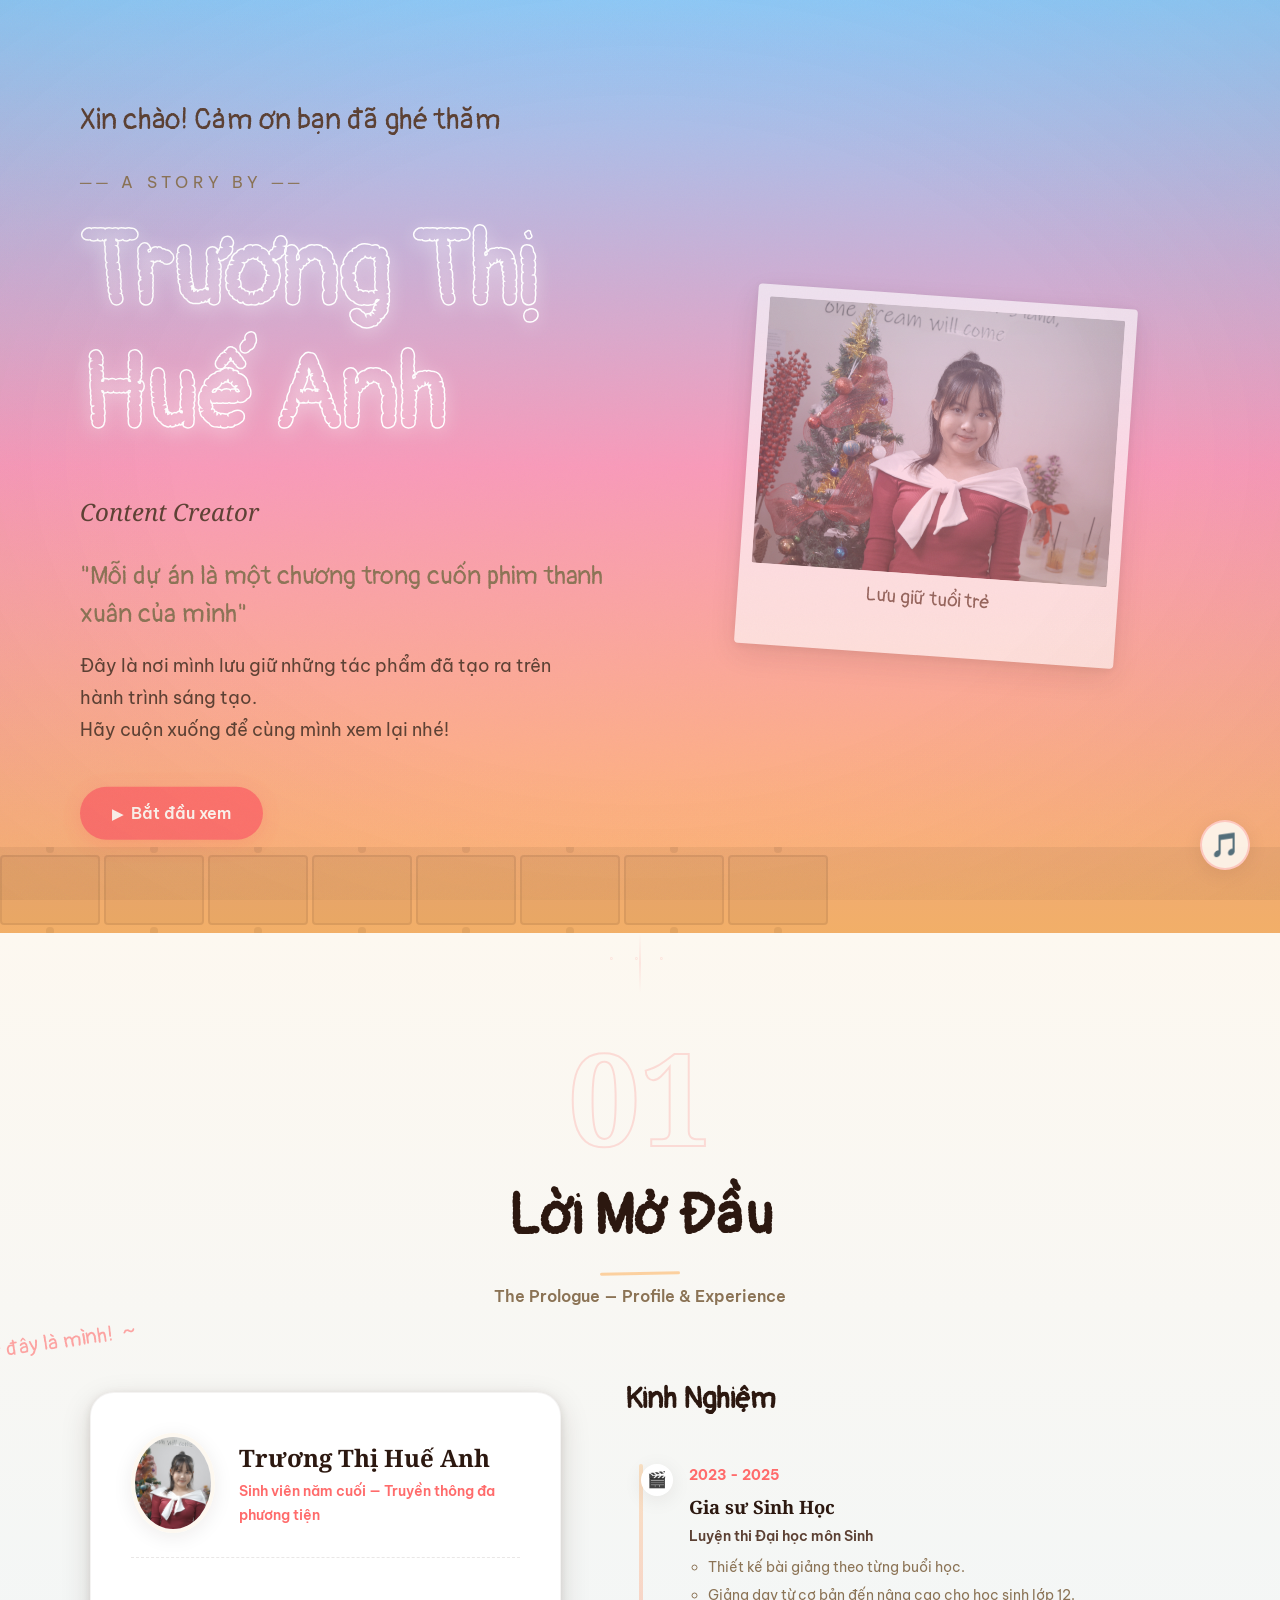
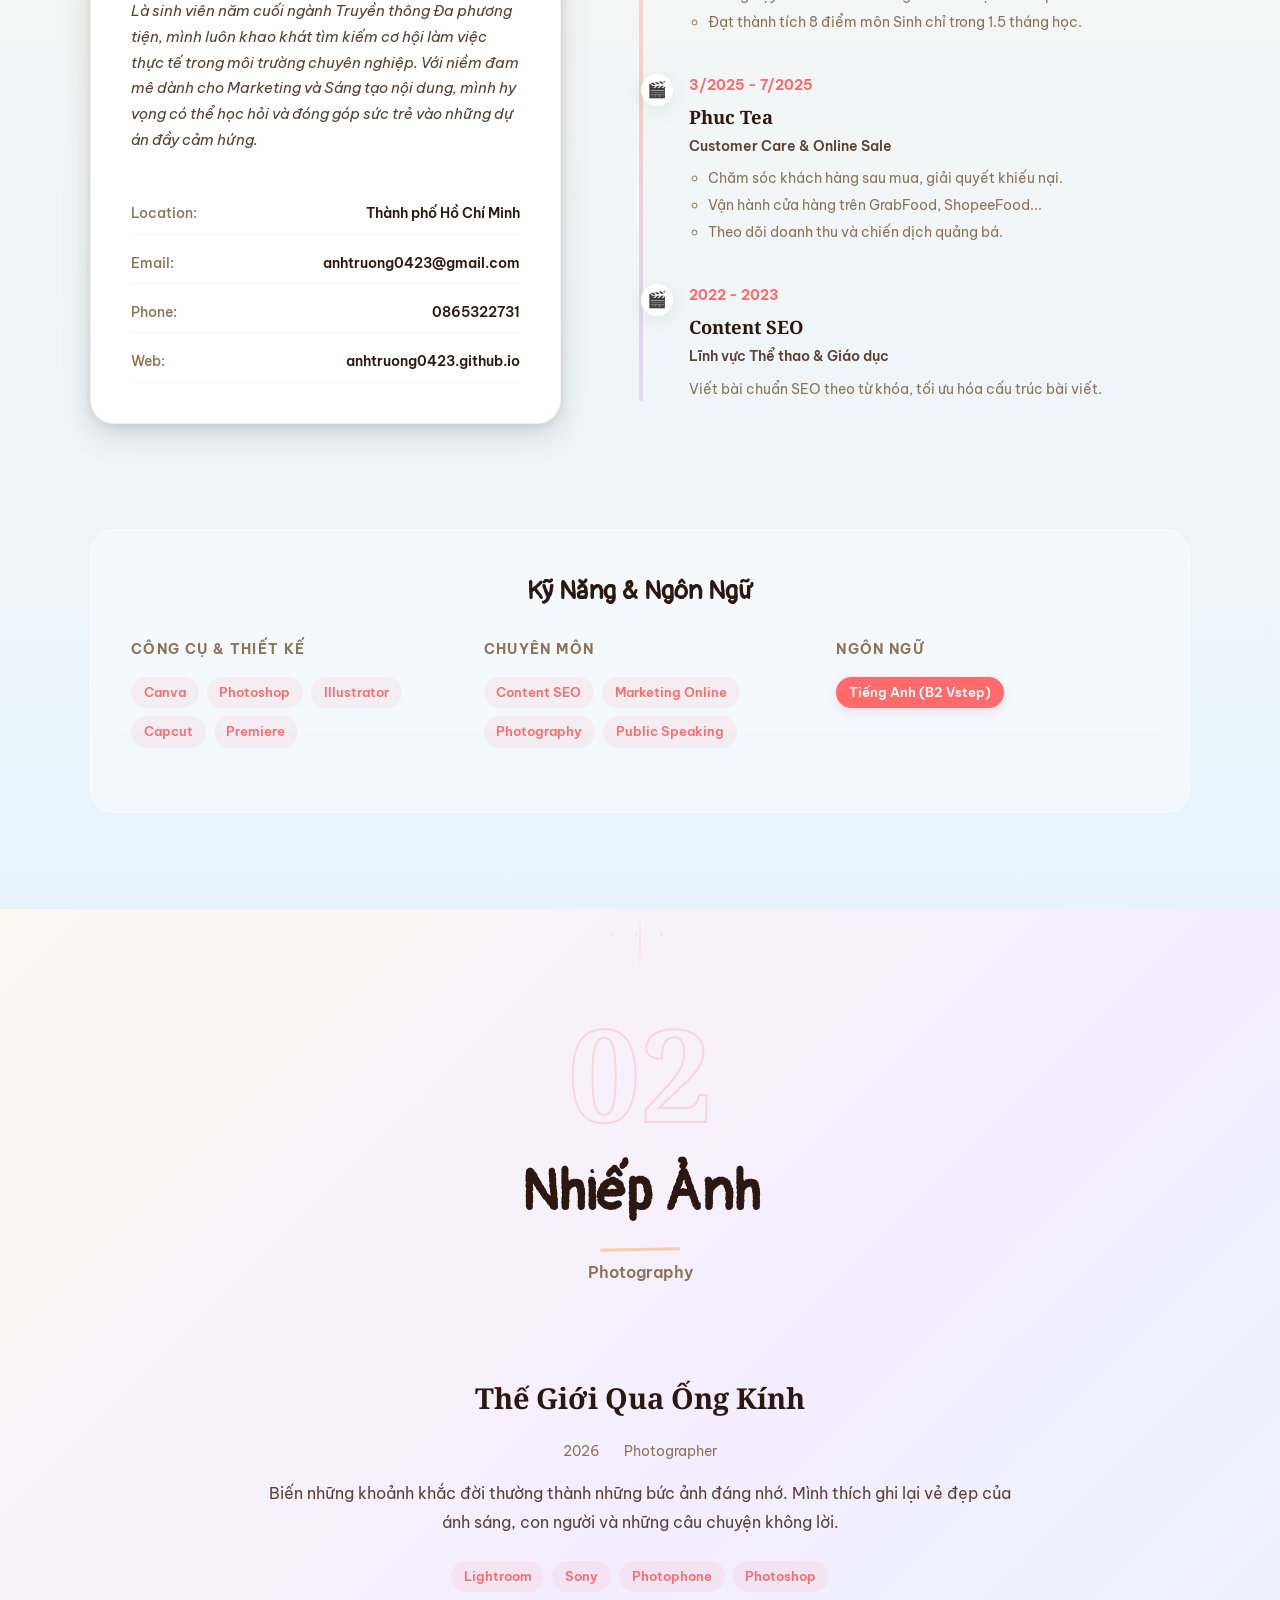
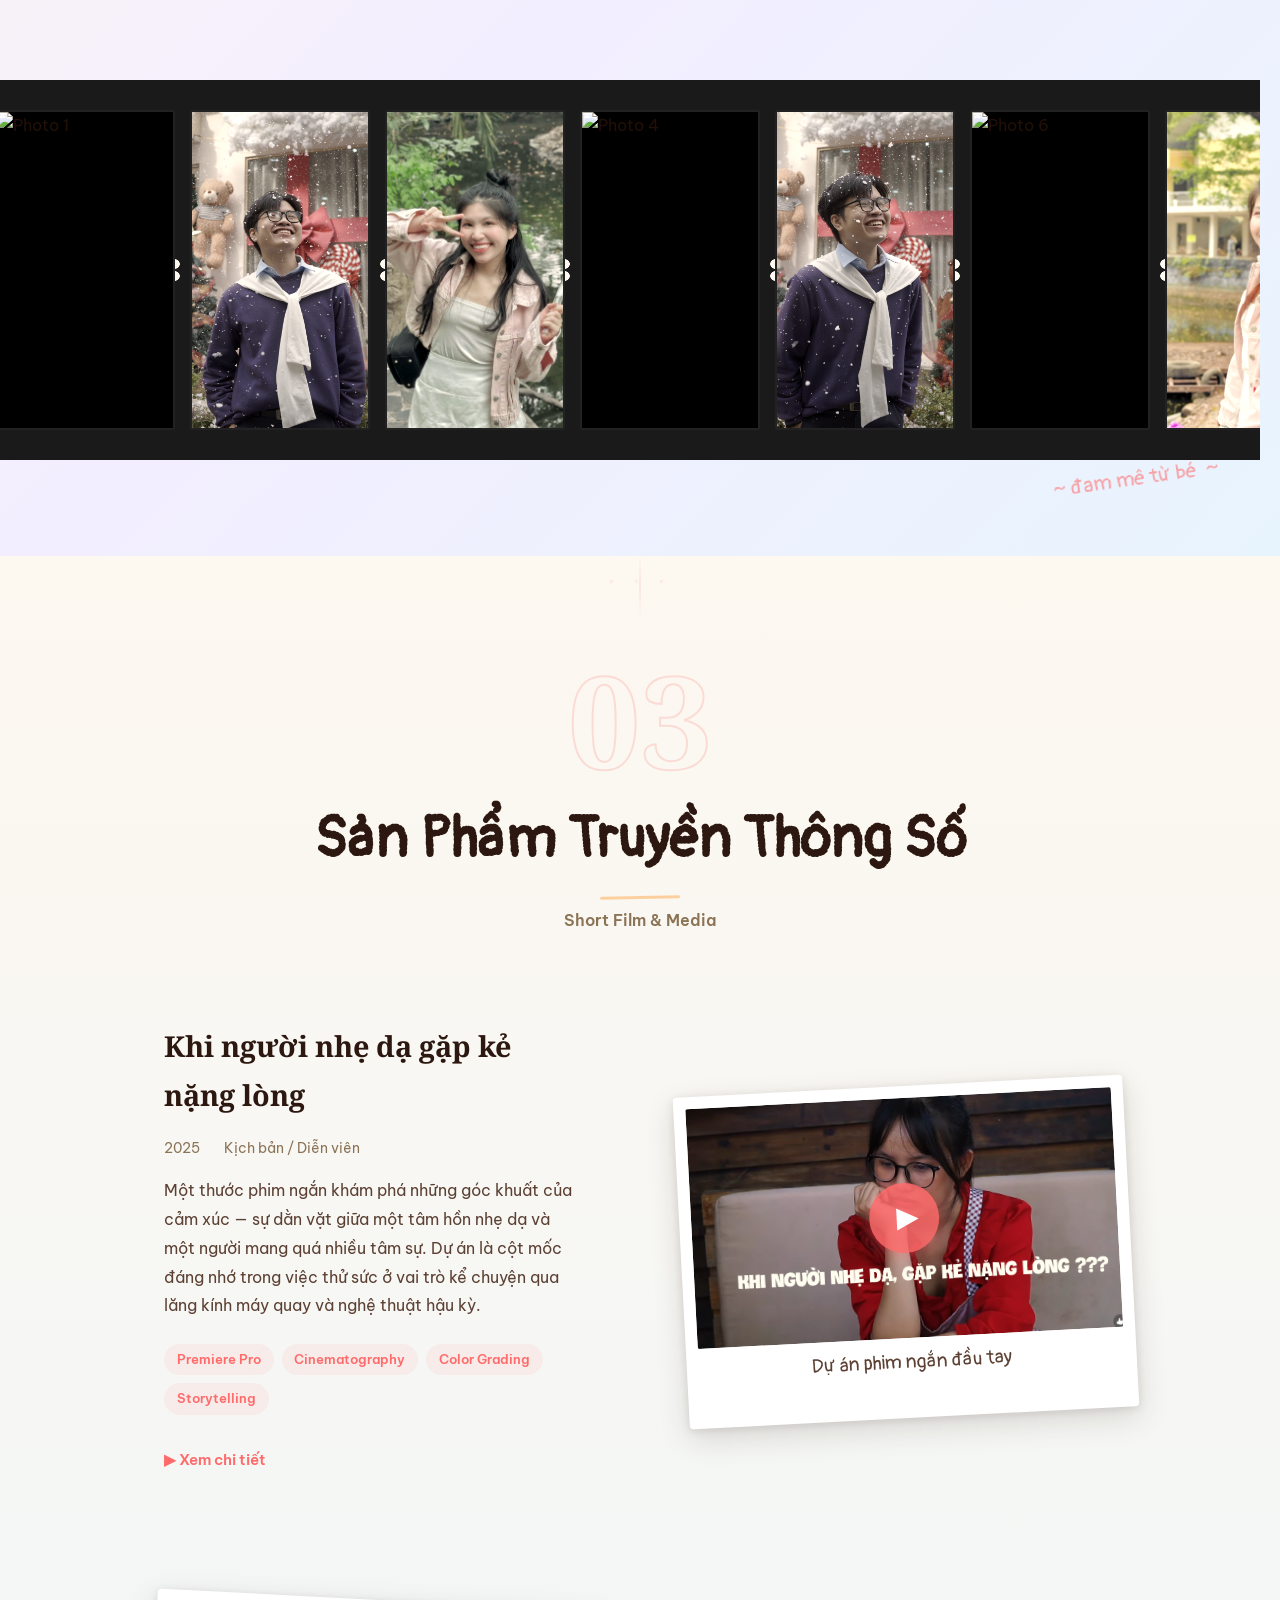
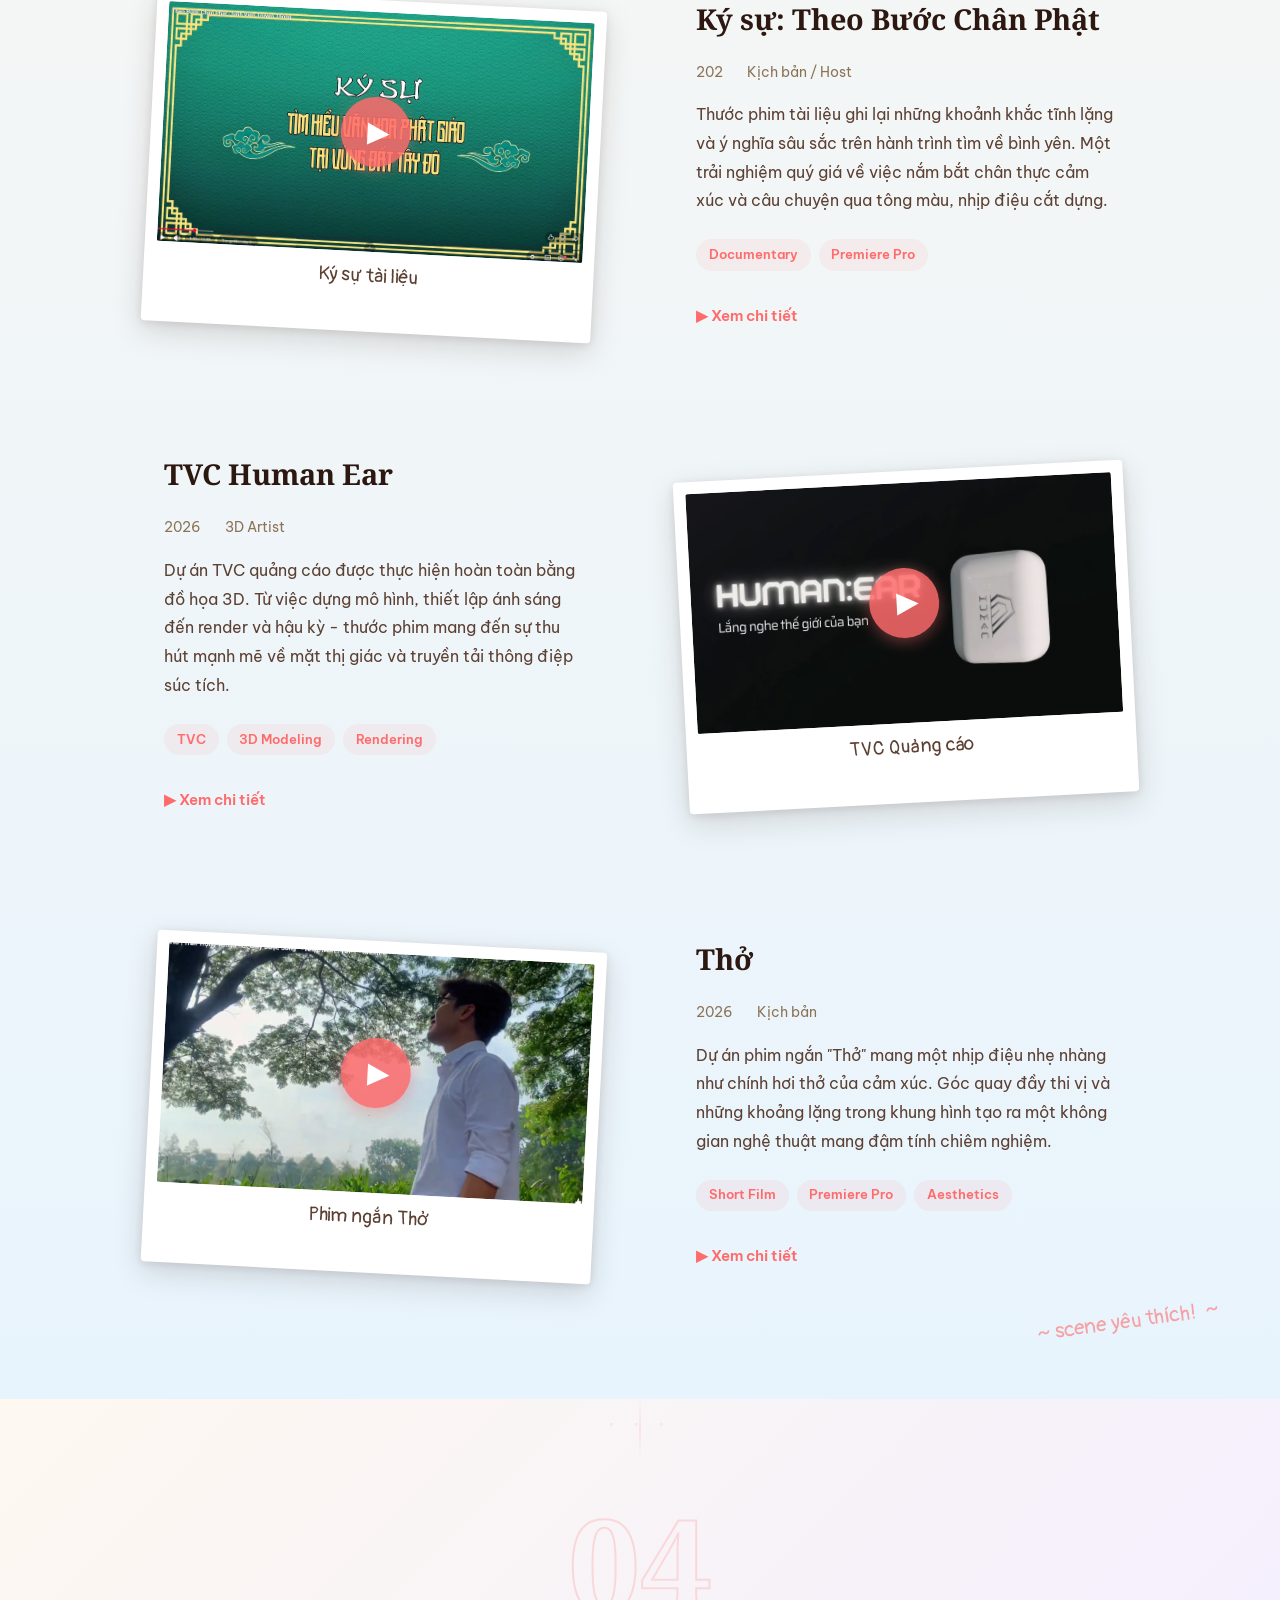
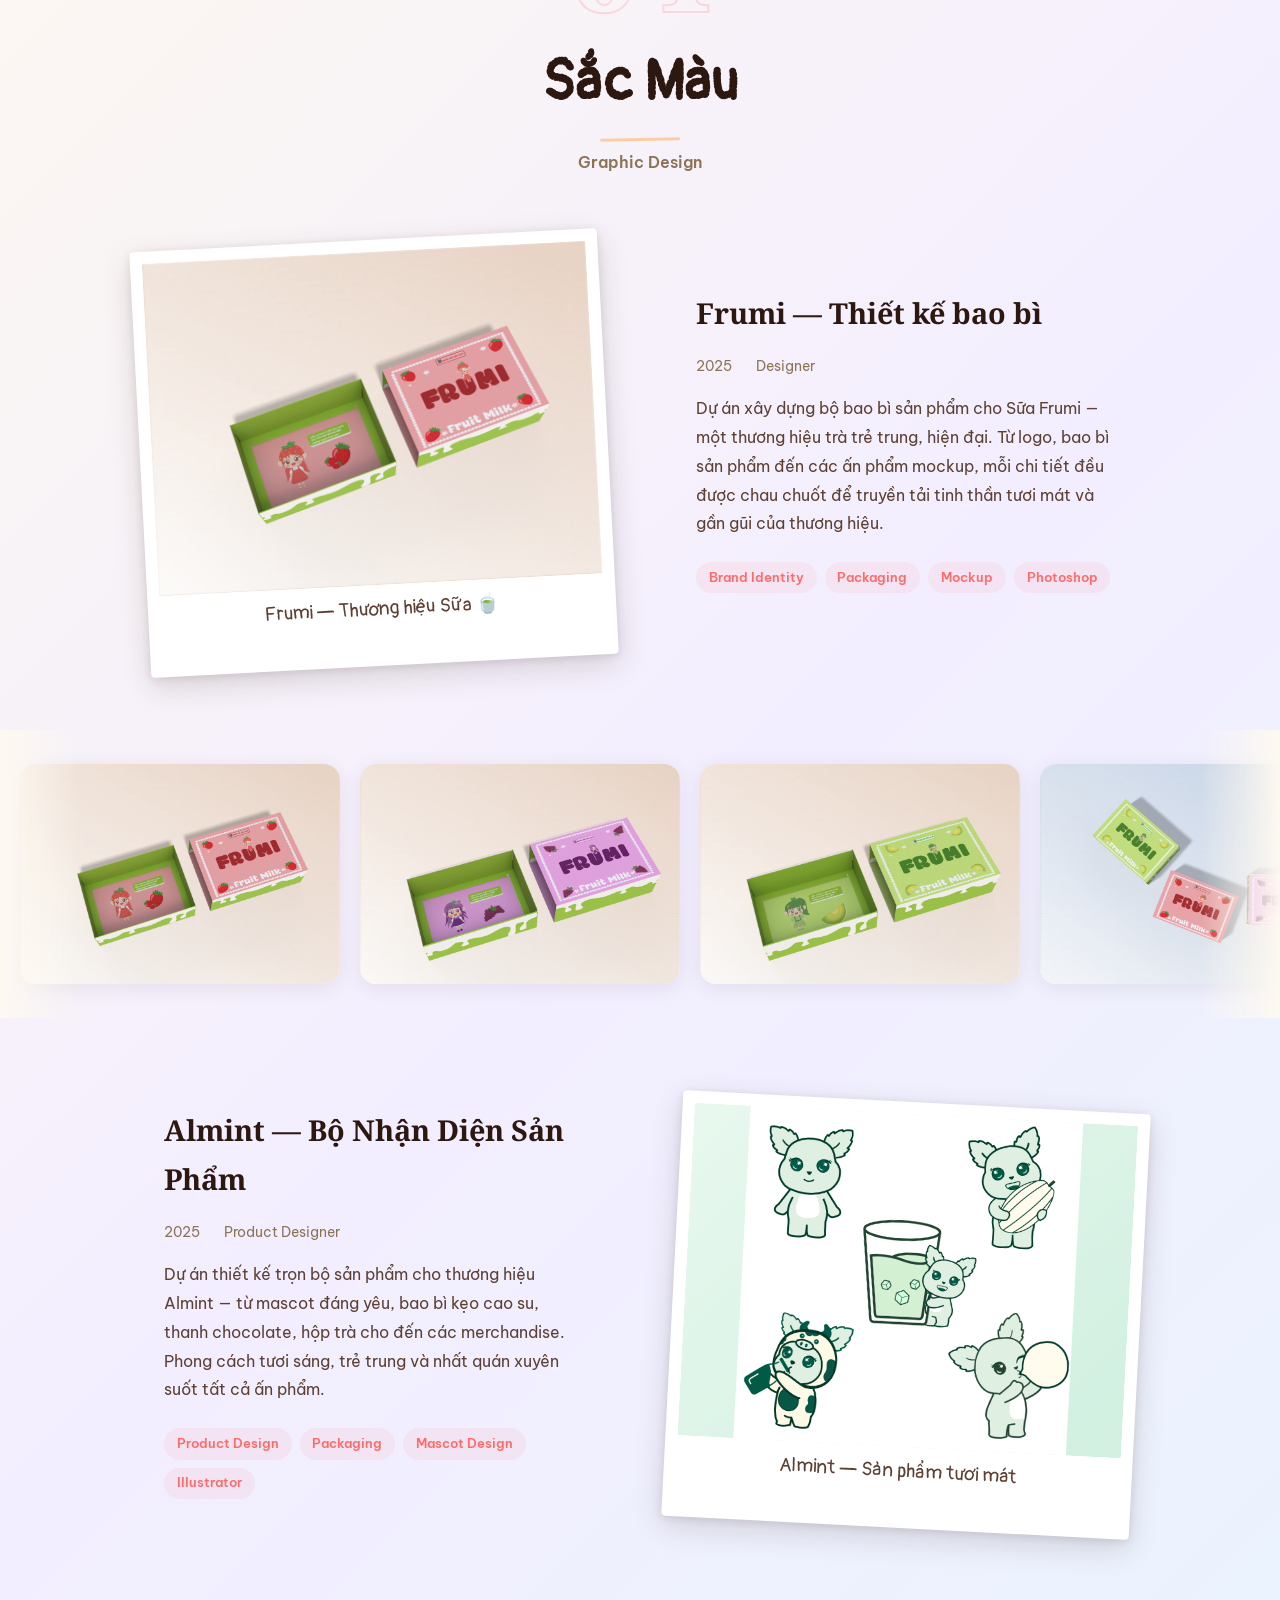
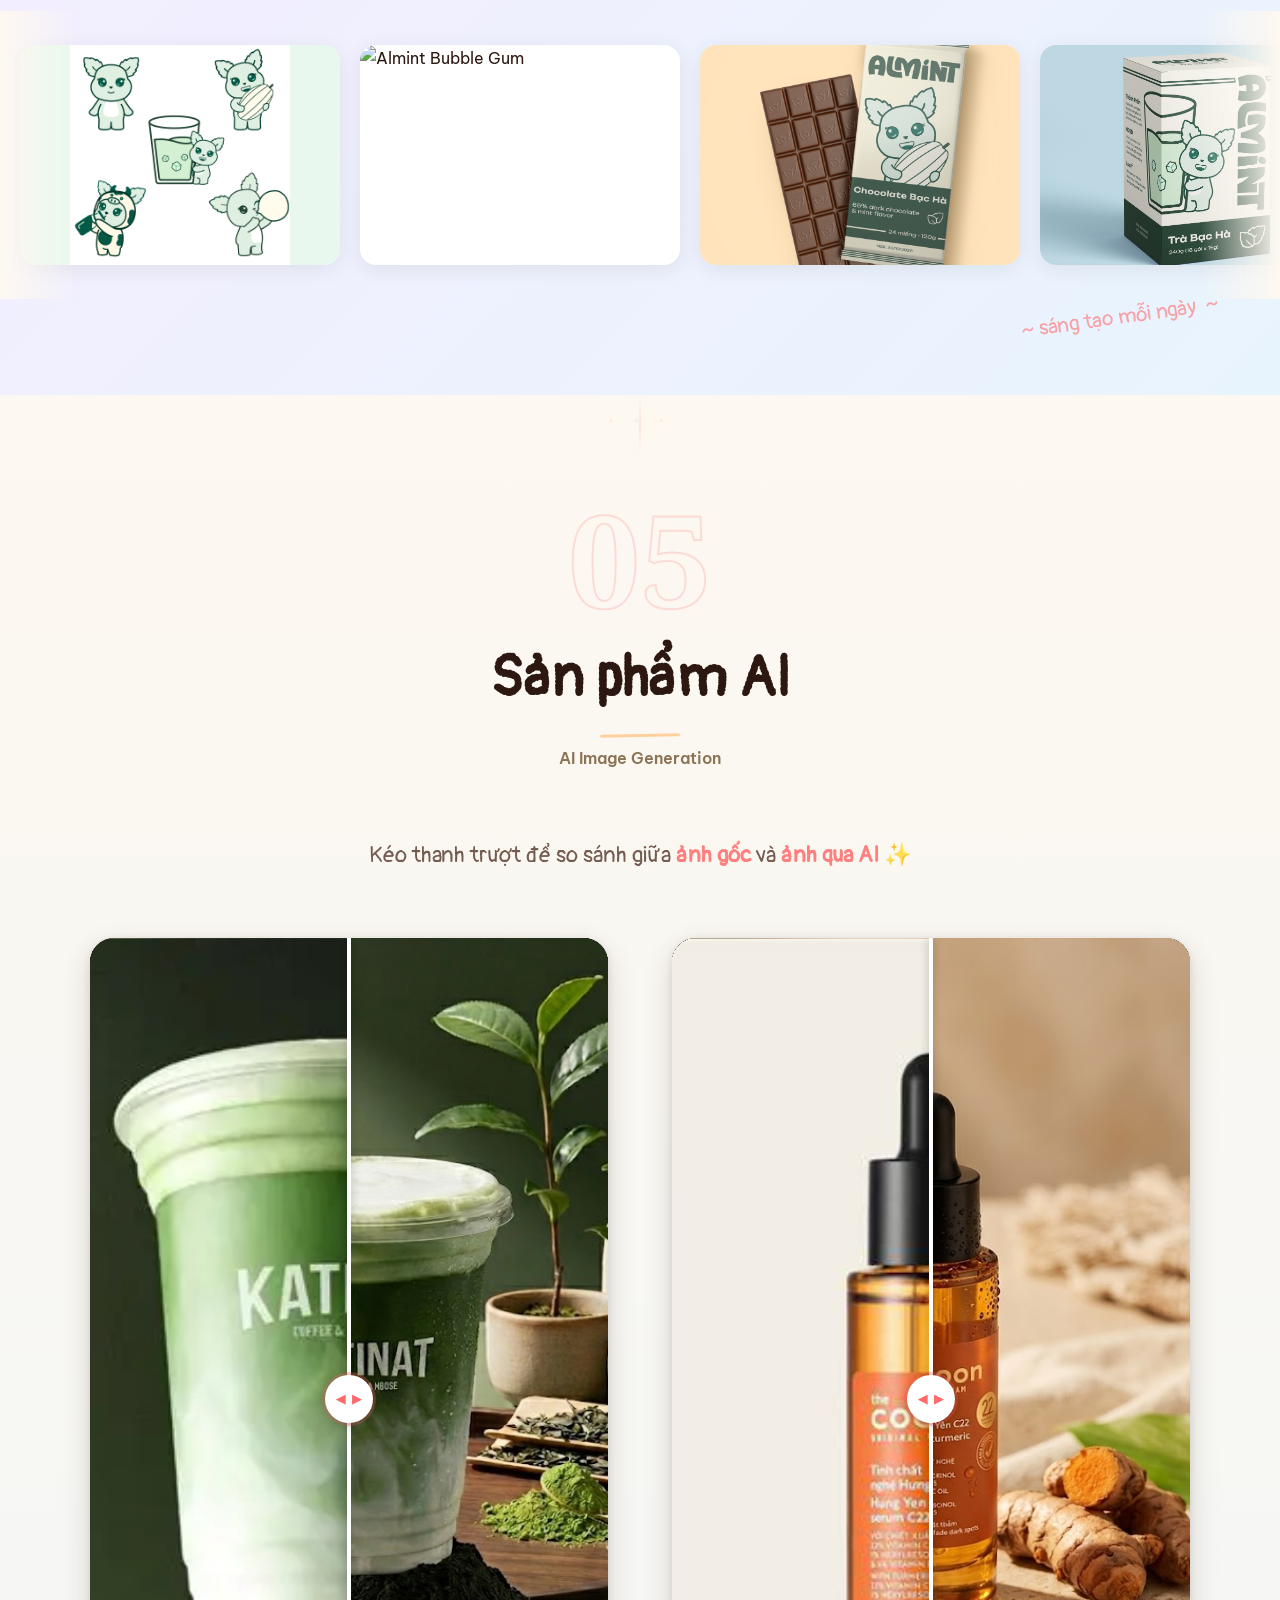
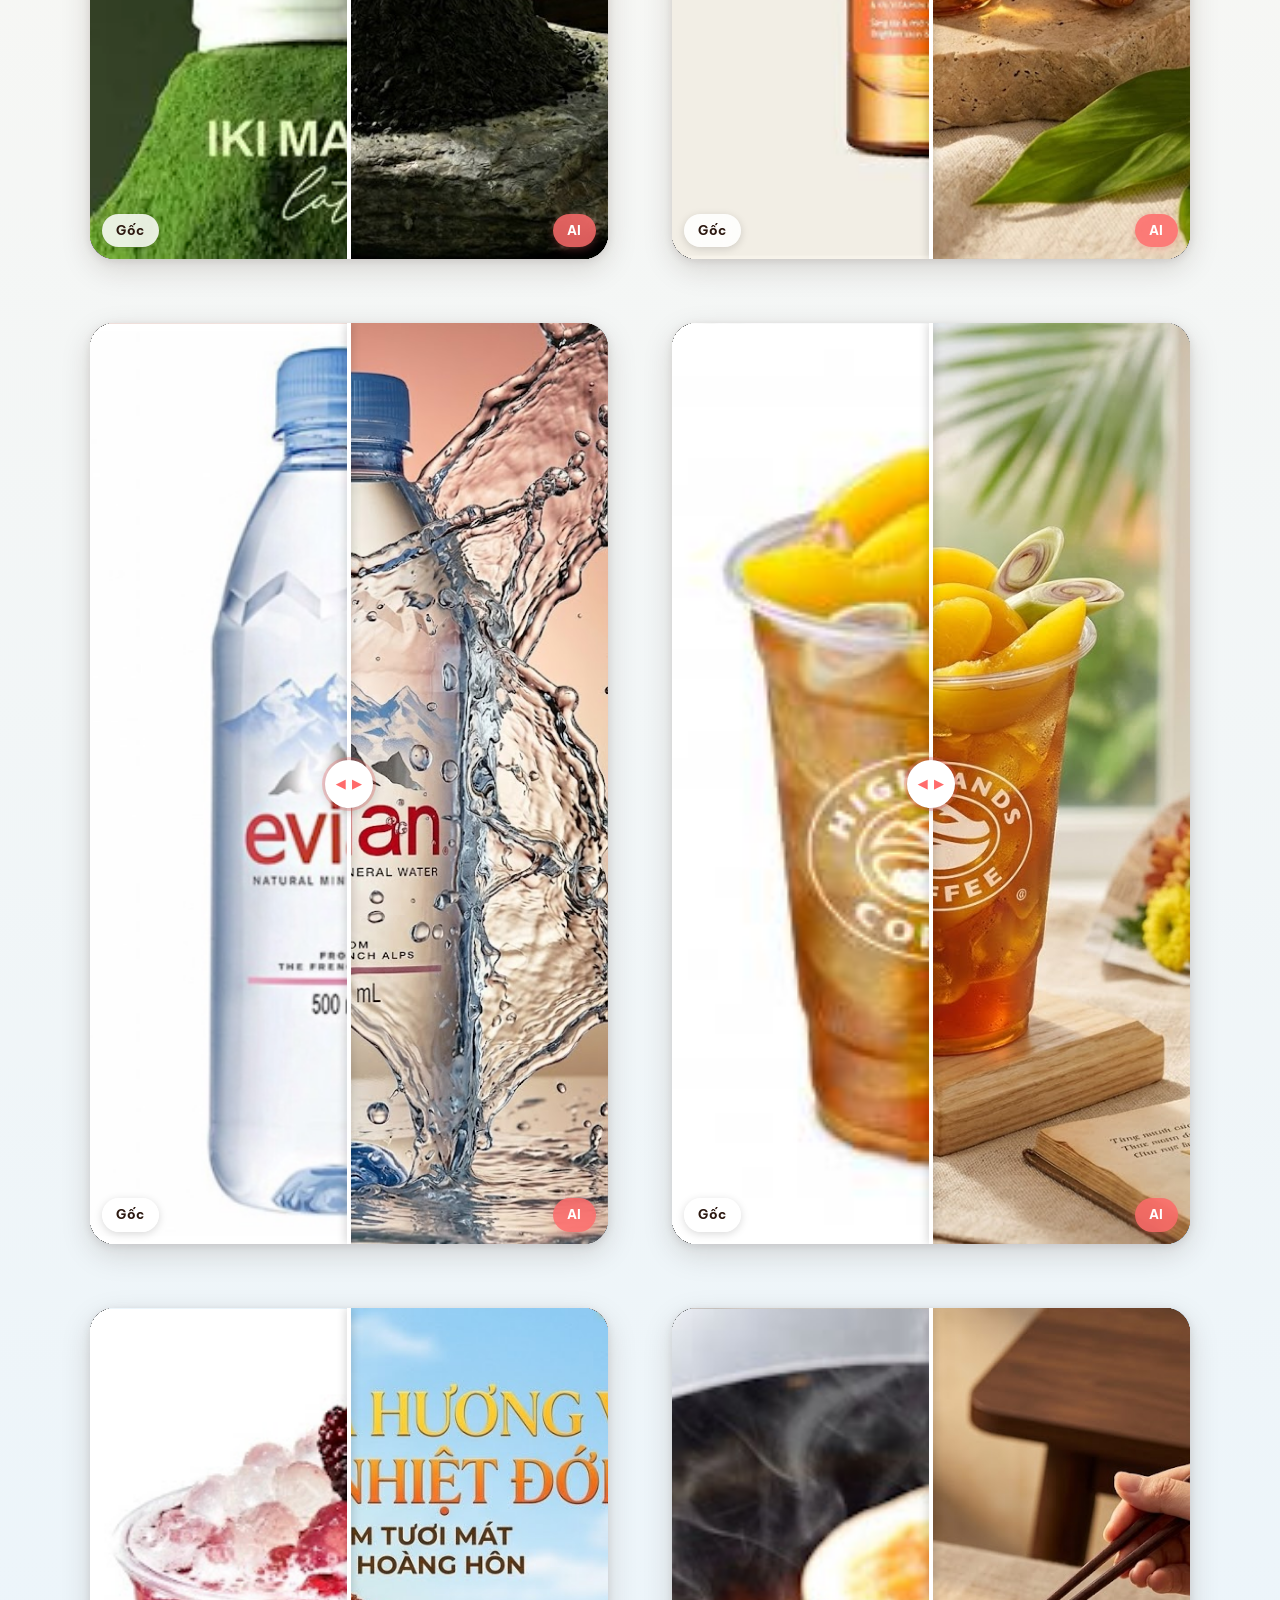
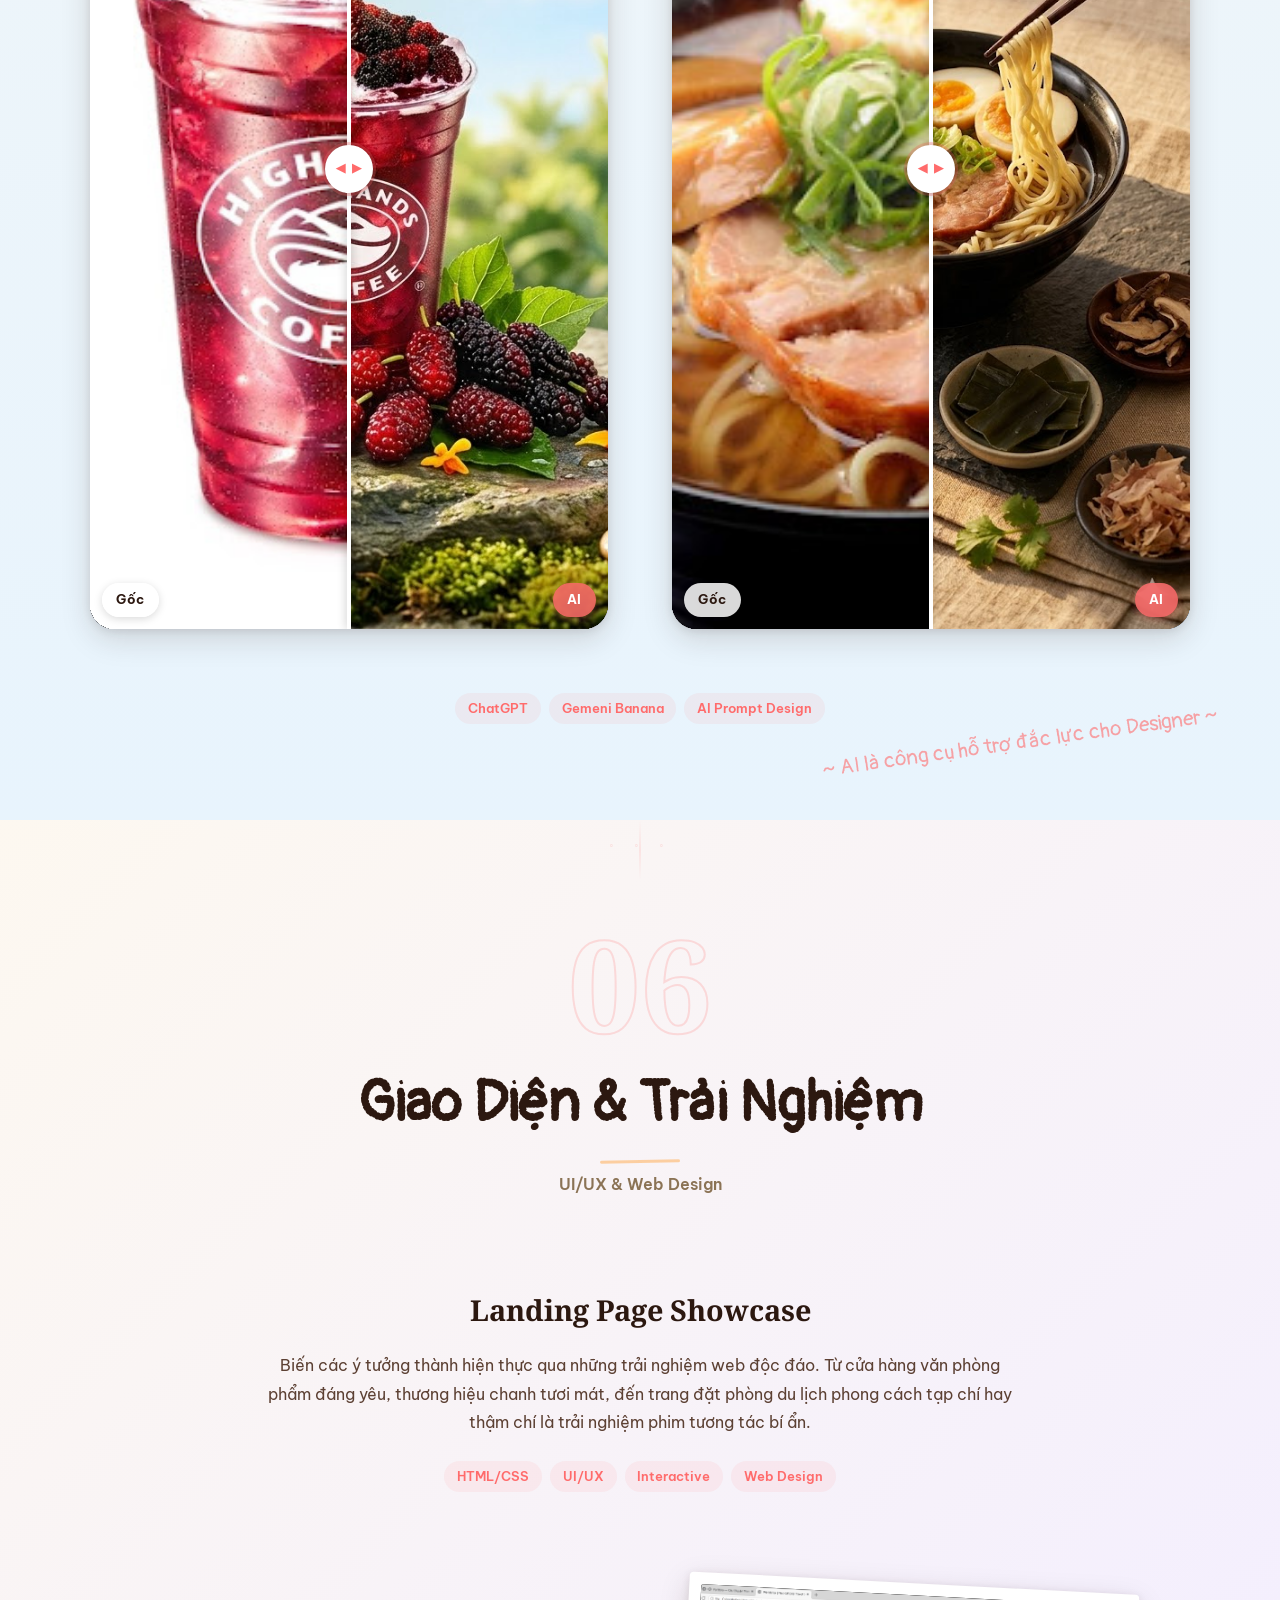
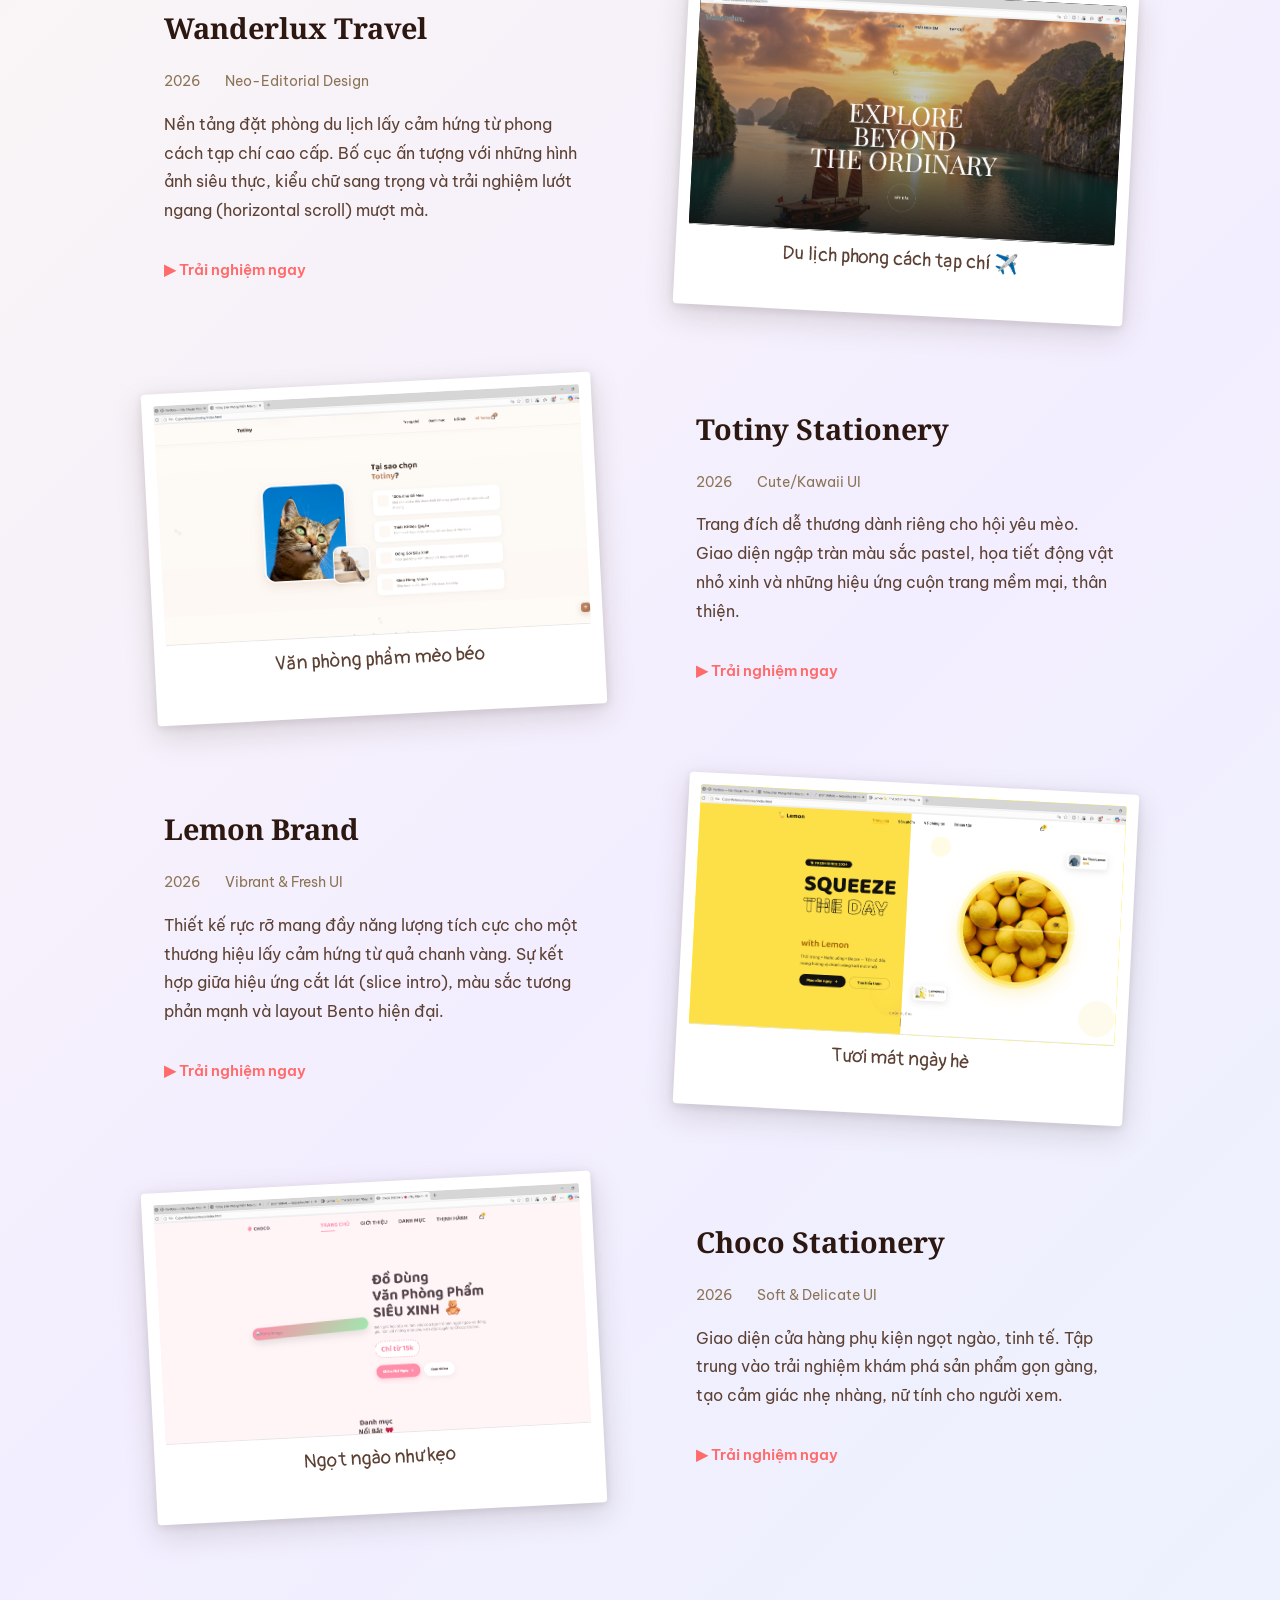
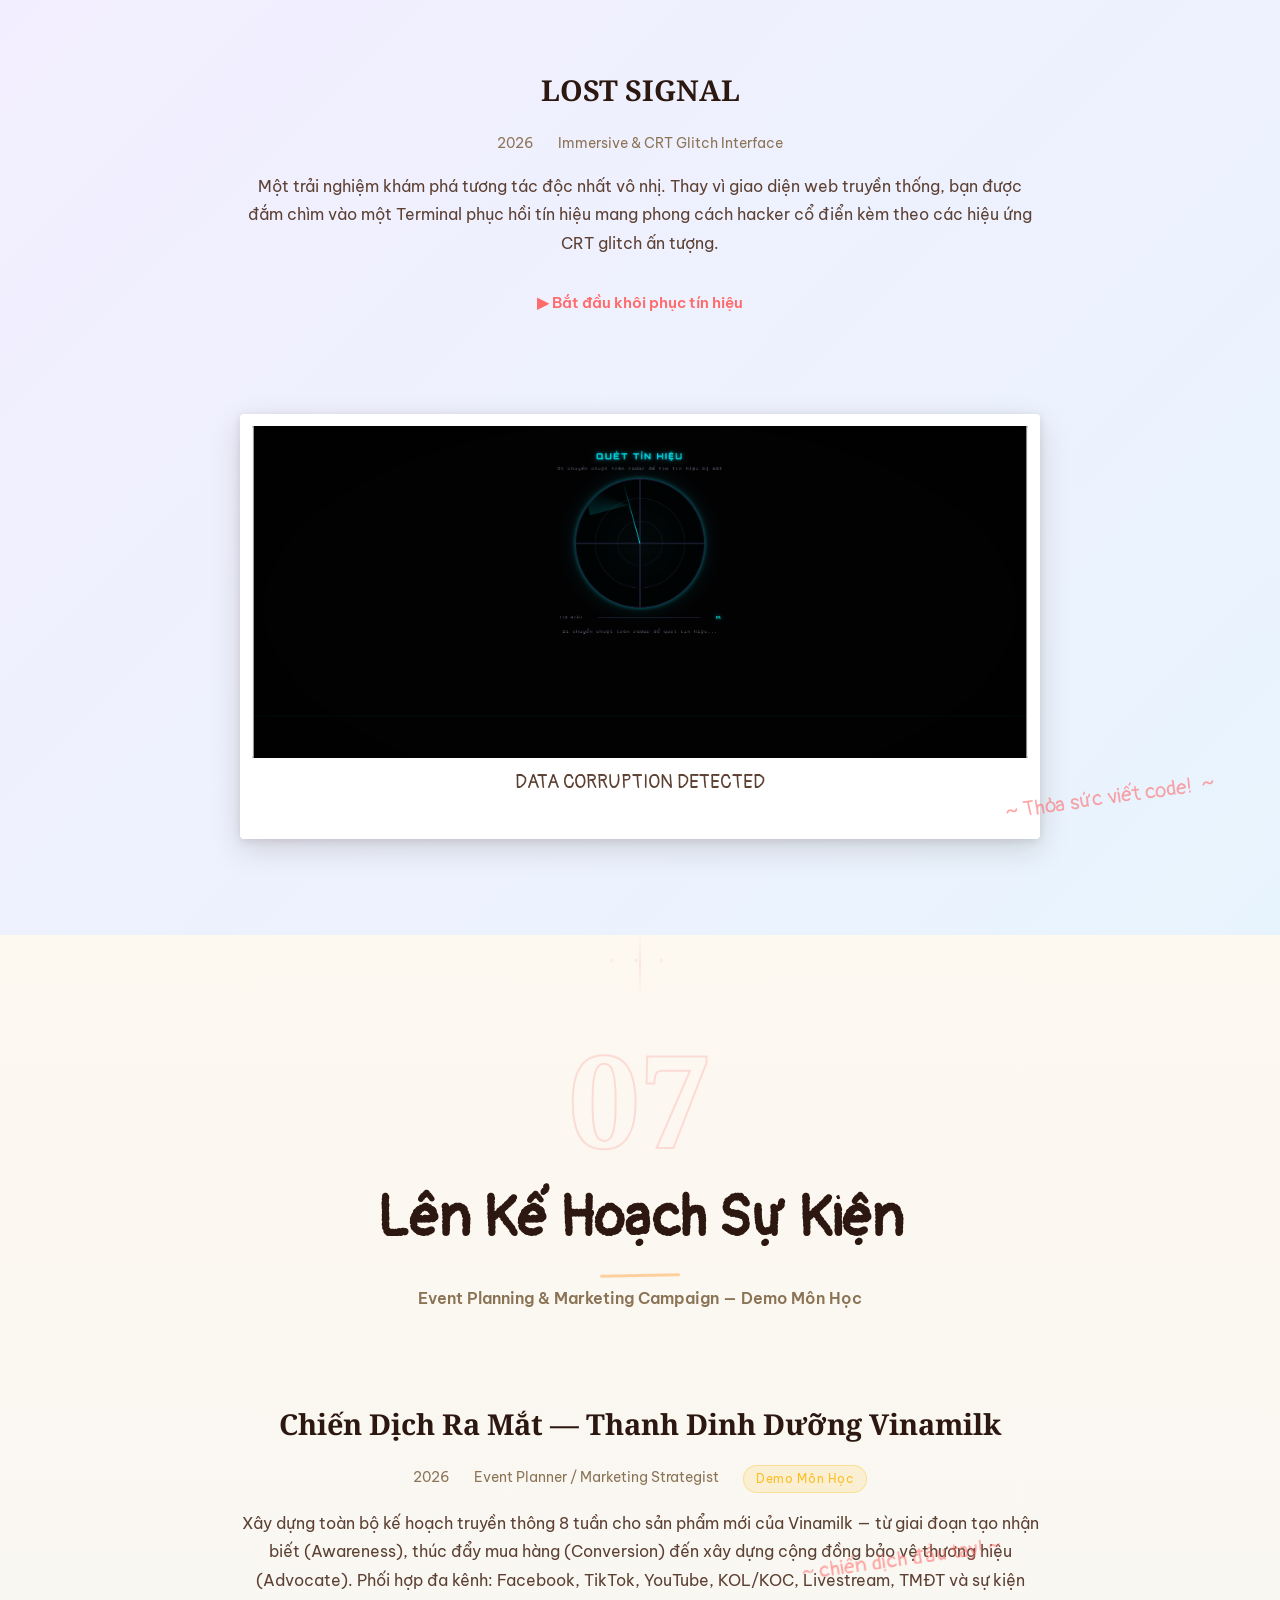
==== index.html @ 5960b73d "feat: add Chapter 07 section for Event Planning and Marketing Strategy demo" ====
<!DOCTYPE html>
<html lang="vi">

<head>
  <meta charset="UTF-8">
  <meta name="viewport" content="width=device-width, initial-scale=1.0">
  <meta name="description" content="Portfolio sáng tạo – Công nghệ Truyền thông | Website, Game, Video, Thiết kế">
  <title>Portfolio of Truong Thi Hue Anh</title>

  <!-- Google Fonts -->
  <link rel="preconnect" href="https://fonts.googleapis.com">
  <link rel="preconnect" href="https://fonts.gstatic.com" crossorigin>
  <link
    href="https://fonts.googleapis.com/css2?family=Pangolin&family=Noto+Serif:ital,wght@0,400;0,700;1,400&family=Be+Vietnam+Pro:wght@300;400;600;700&display=swap"
    rel="stylesheet">

  <!-- GSAP + ScrollTrigger -->
  <script src="https://cdnjs.cloudflare.com/ajax/libs/gsap/3.12.5/gsap.min.js" defer></script>
  <script src="https://cdnjs.cloudflare.com/ajax/libs/gsap/3.12.5/ScrollTrigger.min.js" defer></script>

  <!-- Stylesheets -->
  <link rel="stylesheet" href="css/style.css">
  <link rel="stylesheet" href="css/animations.css">
  <link rel="stylesheet" href="css/film-effects.css">
</head>

<body>
  <!-- === FILM GRAIN OVERLAY === -->
  <div class="film-grain" aria-hidden="true"></div>

  <!-- === PARTICLES CONTAINER === -->
  <canvas id="particles-canvas" aria-hidden="true"></canvas>

  <!-- === BACKGROUND MUSIC === -->
  <audio id="bg-music" loop autoplay>
    <!-- Bạn có thể thay đổi link nhạc hoặc dùng file có sẵn, ví dụ: src="audio/nhac-thanh-xuan.mp3" -->
    <source src="img/sound/Cảm Ơn Người Đã Thức Cùng Tôi (Original Soundtrack).mp3" type="audio/mpeg">
  </audio>

  <button id="music-toggle" class="music-toggle" aria-label="Bật/Tắt Nhạc" title="Phát nhạc">
    <span class="music-icon">🎵</span>
  </button>

  <!-- === NAVIGATION === -->
  <nav class="nav" id="main-nav">
    <div class="nav__logo">
      <span class="nav__logo-icon">🎬</span>
      <span class="nav__logo-text">Portfolio</span>
    </div>
    <ul class="nav__chapters">
      <li><a href="#opening" class="nav__link active" data-chapter="opening">Opening</a></li>
      <li><a href="#chapter-1" class="nav__link" data-chapter="1">Ch.01</a></li>
      <li><a href="#chapter-2" class="nav__link" data-chapter="2">Ch.02</a></li>
      <li><a href="#chapter-3" class="nav__link" data-chapter="3">Ch.03</a></li>
      <li><a href="#chapter-4" class="nav__link" data-chapter="4">Ch.04</a></li>
      <li><a href="#chapter-5" class="nav__link" data-chapter="5">Ch.05</a></li>
      <li><a href="#chapter-6" class="nav__link" data-chapter="6">Ch.06</a></li>
      <li><a href="#chapter-7" class="nav__link" data-chapter="7">Ch.07</a></li>
      <li><a href="#behind-scenes" class="nav__link" data-chapter="bts">BTS</a></li>
      <li><a href="#credits" class="nav__link" data-chapter="credits">Credits</a></li>
    </ul>
  </nav>

  <!-- === FILM COUNTDOWN INTRO (shown once on load) === -->
  <div class="countdown-overlay" id="countdown-overlay">
    <div class="countdown-circle">
      <svg viewBox="0 0 100 100">
        <circle cx="50" cy="50" r="45" class="countdown-ring" />
      </svg>
      <span class="countdown-number" id="countdown-number">3</span>
    </div>
    <div class="countdown-lines">
      <div class="countdown-line"></div>
      <div class="countdown-line"></div>
    </div>
  </div>

  <!-- ============================================ -->
  <!-- SECTION: OPENING TITLE SEQUENCE              -->
  <!-- ============================================ -->
  <section class="section opening" id="opening">
    <div class="opening__bg" style="position: absolute; inset: 0; z-index: 0; pointer-events: auto;">
      <!-- Background Gradient -->
      <div class="opening__gradient"
        style="position: absolute; inset: 0; pointer-events: none; opacity: 0.8; background: var(--gradient-sky);">
      </div>
    </div>
    <div class="opening__content" style="position: relative; z-index: 10; pointer-events: none;">
      <div class="opening__text" style="pointer-events: auto;">
        <p class="opening__greeting opening__anim">Xin chào! Cảm ơn bạn đã ghé thăm</p>
        <p class="opening__subtitle opening__anim">── a story by ──</p>
        <h1 class="opening__title opening__anim">
          <span class="opening__name">Trương Thị Huế Anh</span>
        </h1>
        <p class="opening__role opening__anim">Content Creator</p>
        <p class="opening__tagline opening__anim">
          "Mỗi dự án là một chương trong cuốn phim thanh xuân của mình"
        </p>
        <p class="opening__welcome opening__anim">
          Đây là nơi mình lưu giữ những tác phẩm đã tạo ra trên hành trình sáng tạo.<br>
          Hãy cuộn xuống để cùng mình xem lại nhé!
        </p>
        <a href="#chapter-1" class="opening__cta opening__anim">
          <span class="cta-icon">▶</span>
          <span class="cta-text">Bắt đầu xem</span>
        </a>
      </div>

      <div class="opening__visual opening__anim" style="pointer-events: auto;">
        <div class="polaroid polaroid--hero">
          <div class="polaroid__image">
            <img src="img/DSC02814.JPG" alt="Trương Thị Huế Anh" class="hero-avatar">
          </div>
          <p class="polaroid__caption">Lưu giữ tuổi trẻ </p>
        </div>
      </div>
    </div>

    <!-- Film strip decoration -->
    <div class="film-strip film-strip--bottom" aria-hidden="true">
      <div class="film-strip__frame"></div>
      <div class="film-strip__frame"></div>
      <div class="film-strip__frame"></div>
      <div class="film-strip__frame"></div>
      <div class="film-strip__frame"></div>
      <div class="film-strip__frame"></div>
      <div class="film-strip__frame"></div>
      <div class="film-strip__frame"></div>
    </div>
  </section>

  <!-- ============================================ -->
  <!-- SECTION: CHAPTER 01 - THE PROLOGUE           -->
  <!-- ============================================ -->
  <section class="section chapter" id="chapter-1" data-chapter="1">
    <div class="chapter__header">
      <span class="chapter__number">01</span>
      <h2 class="chapter__title">Lời Mở Đầu</h2>
      <span class="chapter__genre">The Prologue — Profile & Experience</span>
    </div>

    <div class="chapter__content chapter__content--profile">
      <!-- Profile Intro Card -->
      <div class="profile-card">
        <div class="profile-card__header">
          <div class="profile-card__avatar">
            <img src="img/DSC02814.JPG" alt="Trương Thị Huế Anh">
          </div>
          <div class="profile-card__title">
            <h3>Trương Thị Huế Anh</h3>
            <p>Sinh viên năm cuối — Truyền thông đa phương tiện</p>
          </div>
        </div>
        <div class="profile-card__body">
          <p class="profile-card__bio">
            Là sinh viên năm cuối ngành Truyền thông Đa phương tiện, mình luôn khao khát tìm kiếm cơ hội làm việc thực
            tế
            trong môi trường chuyên nghiệp. Với niềm đam mê dành cho Marketing và Sáng tạo nội dung, mình hy vọng có thể
            học hỏi và đóng góp sức trẻ vào những dự án đầy cảm hứng.
          </p>
          <div class="profile-card__info">
            <div class="info-item">
              <span class="info-label">Location:</span>
              <span class="info-value">Thành phố Hồ Chí Minh</span>
            </div>
            <div class="info-item">
              <span class="info-label">Email:</span>
              <span class="info-value">anhtruong0423@gmail.com</span>
            </div>
            <div class="info-item">
              <span class="info-label">Phone:</span>
              <span class="info-value">0865322731</span>
            </div>
            <div class="info-item">
              <span class="info-label">Web:</span>
              <span class="info-value">anhtruong0423.github.io</span>
            </div>
          </div>
        </div>
      </div>

      <!-- Experience Timeline -->
      <div class="timeline">
        <h3 class="timeline__title"> Kinh Nghiệm</h3>
        <div class="timeline__track">
          <!-- Item 1 -->
          <div class="timeline__item">
            <div class="timeline__date">2023 - 2025</div>
            <div class="timeline__content">
              <h4>Gia sư Sinh Học</h4>
              <p class="timeline__org">Luyện thi Đại học môn Sinh</p>
              <ul class="timeline__bullets">
                <li>Thiết kế bài giảng theo từng buổi học.</li>
                <li>Giảng dạy từ cơ bản đến nâng cao cho học sinh lớp 12.</li>
                <li>Đạt thành tích 8 điểm môn Sinh chỉ trong 1.5 tháng học.</li>
              </ul>
            </div>
          </div>

          <!-- Item 2 -->
          <div class="timeline__item">
            <div class="timeline__date">3/2025 - 7/2025</div>
            <div class="timeline__content">
              <h4>Phuc Tea</h4>
              <p class="timeline__org">Customer Care & Online Sale</p>
              <ul class="timeline__bullets">
                <li>Chăm sóc khách hàng sau mua, giải quyết khiếu nại.</li>
                <li>Vận hành cửa hàng trên GrabFood, ShopeeFood...</li>
                <li>Theo dõi doanh thu và chiến dịch quảng bá.</li>
              </ul>
            </div>
          </div>

          <!-- Item 3 -->
          <div class="timeline__item">
            <div class="timeline__date">2022 - 2023</div>
            <div class="timeline__content">
              <h4>Content SEO</h4>
              <p class="timeline__org">Lĩnh vực Thể thao & Giáo dục</p>
              <p class="timeline__desc">Viết bài chuẩn SEO theo từ khóa, tối ưu hóa cấu trúc bài viết.</p>
            </div>
          </div>

        </div>
      </div>

      <!-- Skills Summary -->
      <div class="skills-summary" style="grid-column: 1 / -1;">
        <div class="skills-summary__header">
          <h3> Kỹ Năng & Ngôn Ngữ</h3>
        </div>
        <div class="skills-summary__grid">
          <div class="skill-group">
            <span class="skill-group__title">Công cụ & Thiết kế</span>
            <div class="chapter__tags">
              <span class="tag">Canva</span>
              <span class="tag">Photoshop</span>
              <span class="tag">Illustrator</span>
              <span class="tag">Capcut</span>
              <span class="tag">Premiere</span>
            </div>
          </div>
          <div class="skill-group">
            <span class="skill-group__title">Chuyên môn</span>
            <div class="chapter__tags">
              <span class="tag">Content SEO</span>
              <span class="tag">Marketing Online</span>
              <span class="tag">Photography</span>
              <span class="tag">Public Speaking</span>
            </div>
          </div>
          <div class="skill-group">
            <span class="skill-group__title">Ngôn ngữ</span>
            <div class="chapter__tags">
              <span class="tag tag--highlight">Tiếng Anh (B2 Vstep)</span>
            </div>
          </div>
        </div>
      </div>
    </div>

    <!-- Decoration -->
    <div class="chapter__annotation" aria-hidden="true" style="top: 20%; left: 5%;">
      <span class="annotation-text">đây là mình! </span>
    </div>
  </section>
  <section class="section chapter" id="chapter-2" data-chapter="2">
    <div class="chapter__header">
      <span class="chapter__number">02</span>
      <h2 class="chapter__title">Nhiếp Ảnh</h2>
      <span class="chapter__genre"> Photography</span>
    </div>
    <div class="chapter__content chapter__content--stacked">
      <div class="chapter__info" style="text-align: center; max-width: 800px; padding-bottom: 0;">
        <h3 class="chapter__project-name">Thế Giới Qua Ống Kính</h3>
        <div class="chapter__meta" style="justify-content: center;">
          <span class="chapter__year">2026</span>
          <span class="chapter__role">Photographer</span>
        </div>
        <p class="chapter__synopsis">
          Biến những khoảnh khắc đời thường thành những bức ảnh đáng nhớ. Mình thích
          ghi lại vẻ đẹp của ánh sáng, con người và những câu chuyện không lời.
        </p>
        <div class="chapter__tags" style="justify-content: center;">
          <span class="tag">Lightroom</span>
          <span class="tag">Sony</span>
          <span class="tag">Photophone</span>
          <span class="tag">Photoshop</span>
        </div>
      </div>

      <div class="chapter__visual" style="width: 100vw; margin-left: calc(-50vw + 50%); overflow: hidden;">
        <div class="photo-gallery-film photo-gallery-film--autoplay" style="border-radius: 0; box-shadow: none;">
          <div class="photo-gallery-film__track">
            <!-- GROUP 1 -->
            <div class="photo-gallery-film__frame"><img src="img/photos/DSC01681.JPG" alt="Photo 1" loading="lazy">
            </div>
            <div class="photo-gallery-film__frame"><img src="img/photos/DSC02904.JPG" alt="Photo 2" loading="lazy">
            </div>
            <div class="photo-gallery-film__frame"><img
                src="img/photos/z7670191001978_7b893cdc38edc4c0fe4ad57dda8af7f9 - Copy.jpg" alt="Photo 3"
                loading="lazy"></div>
            <div class="photo-gallery-film__frame"><img src="img/photos/DSC01684.JPG" alt="Photo 4" loading="lazy">
            </div>
            <div class="photo-gallery-film__frame"><img src="img/photos/DSC02905.JPG" alt="Photo 5" loading="lazy">
            </div>
            <div class="photo-gallery-film__frame"><img src="img/photos/DSC01682.JPG" alt="Photo 6" loading="lazy">
            </div>
            <div class="photo-gallery-film__frame"><img
                src="img/photos/z7670240817116_4c9ee4e6d79d79494cb1c99f656fb266 - Copy.jpg" alt="Photo 7"
                loading="lazy"></div>
            <!-- GROUP 2 -->
            <div class="photo-gallery-film__frame"><img src="img/photos/DSC01681.JPG" alt="Photo 1" loading="lazy">
            </div>
            <div class="photo-gallery-film__frame"><img src="img/photos/DSC02904.JPG" alt="Photo 2" loading="lazy">
            </div>
            <div class="photo-gallery-film__frame"><img
                src="img/photos/z7670191001978_7b893cdc38edc4c0fe4ad57dda8af7f9 - Copy.jpg" alt="Photo 3"
                loading="lazy"></div>
            <div class="photo-gallery-film__frame"><img src="img/photos/DSC01684.JPG" alt="Photo 4" loading="lazy">
            </div>
            <div class="photo-gallery-film__frame"><img src="img/photos/DSC02905.JPG" alt="Photo 5" loading="lazy">
            </div>
            <div class="photo-gallery-film__frame"><img src="img/photos/DSC01682.JPG" alt="Photo 6" loading="lazy">
            </div>
            <div class="photo-gallery-film__frame"><img
                src="img/photos/z7670240817116_4c9ee4e6d79d79494cb1c99f656fb266 - Copy.jpg" alt="Photo 7"
                loading="lazy"></div>
          </div>
        </div>
      </div>
    </div>
    <div class="chapter__annotation" aria-hidden="true" style="z-index: 10;">
      <span class="annotation-text">đam mê từ bé </span>
    </div>
  </section>

  <!-- ============================================ -->
  <!-- SECTION: CHAPTER 02 - WEB DESIGN             -->
  <!-- ============================================ -->
  <section class="section chapter chapter--reverse" id="chapter-3" data-chapter="3">
    <div class="chapter__header">
      <span class="chapter__number">03</span>
      <h2 class="chapter__title">Sản Phẩm Truyền Thông Số</h2>
      <span class="chapter__genre">Short Film & Media</span>
    </div>
    <div class="chapter__content">
      <div class="polaroid polaroid--tilt-left video-thumbnail"
        data-video-url="https://www.youtube.com/embed/S7FvF_RlYhI?autoplay=1" style="max-width: 450px; width: 100%;">
        <div class="polaroid__image" style="aspect-ratio: 16/9;">
          <div class="polaroid__play-btn">▶</div>
          <!-- Ảnh cover từ thumbnail thư mục -->
          <img src="img/phim ngắn/thumnails.png" alt="Khi người nhẹ dạ gặp kẻ nặng lòng"
            style="width: 100%; height: 100%; object-fit: cover;">
        </div>
        <p class="polaroid__caption">Dự án phim ngắn đầu tay </p>
      </div>
      <div class="chapter__info">
        <h3 class="chapter__project-name">Khi người nhẹ dạ gặp kẻ nặng lòng</h3>
        <div class="chapter__meta">
          <span class="chapter__year"> 2025</span>
          <span class="chapter__role"> Kịch bản / Diễn viên</span>
        </div>
        <p class="chapter__synopsis">
          Một thước phim ngắn khám phá những góc khuất của cảm xúc — sự dằn vặt giữa một
          tâm hồn nhẹ dạ và một người mang quá nhiều tâm sự. Dự án là cột mốc đáng nhớ
          trong việc thử sức ở vai trò kể chuyện qua lăng kính máy quay và nghệ thuật hậu kỳ.
        </p>
        <div class="chapter__tags">
          <span class="tag">Premiere Pro</span>
          <span class="tag">Cinematography</span>
          <span class="tag">Color Grading</span>
          <span class="tag">Storytelling</span>
        </div>
        <a href="#" class="chapter__cta">▶ Xem chi tiết</a>
      </div>

      <!-- Video 2: Ký sự (đảo ngược thứ tự để xen kẽ) -->
      <div class="chapter__info">
        <h3 class="chapter__project-name">Ký sự: Theo Bước Chân Phật</h3>
        <div class="chapter__meta">
          <span class="chapter__year"> 202</span>
          <span class="chapter__role"> Kịch bản / Host</span>
        </div>
        <p class="chapter__synopsis">
          Thước phim tài liệu ghi lại những khoảnh khắc tĩnh lặng và ý nghĩa sâu sắc trên hành trình tìm về bình yên.
          Một trải nghiệm quý giá về việc nắm bắt chân thực cảm xúc và câu chuyện qua tông màu, nhịp điệu cắt dựng.
        </p>
        <div class="chapter__tags">
          <span class="tag">Documentary</span>
          <span class="tag">Premiere Pro</span>
        </div>
        <a href="#" class="chapter__cta">▶ Xem chi tiết</a>
      </div>

      <div class="polaroid polaroid--tilt-right video-thumbnail"
        data-video-url="https://www.youtube.com/embed/8Lrfz2wBRXU?autoplay=1" style="max-width: 450px; width: 100%;">
        <div class="polaroid__image" style="aspect-ratio: 16/9;">
          <div class="polaroid__play-btn">▶</div>
          <!-- Ảnh cover từ thumbnail thư mục -->
          <img src="img/phim ngắn/ký sự.png" alt="Ký sự: Theo Bước Chân Phật"
            style="width: 100%; height: 100%; object-fit: cover;">
        </div>
        <p class="polaroid__caption">Ký sự tài liệu </p>
      </div>

      <!-- Video 3: TVC human ear -->
      <div class="polaroid polaroid--tilt-left video-thumbnail"
        data-video-url="https://www.youtube.com/embed/wnvuslCz6yU?autoplay=1" style="max-width: 450px; width: 100%;">
        <div class="polaroid__image" style="aspect-ratio: 16/9;">
          <div class="polaroid__play-btn">▶</div>
          <!-- Ảnh cover từ thumbnail thư mục -->
          <img src="img/phim ngắn/humanear.png" alt="TVC human ear"
            style="width: 100%; height: 100%; object-fit: cover;">
        </div>
        <p class="polaroid__caption">TVC Quảng cáo </p>
      </div>
      <div class="chapter__info">
        <h3 class="chapter__project-name">TVC Human Ear</h3>
        <div class="chapter__meta">
          <span class="chapter__year"> 2026</span>
          <span class="chapter__role"> 3D Artist</span>
        </div>
        <p class="chapter__synopsis">
          Dự án TVC quảng cáo được thực hiện hoàn toàn bằng đồ họa 3D. Từ việc dựng mô hình, thiết lập ánh sáng
          đến render và hậu kỳ - thước phim mang đến sự thu hút mạnh mẽ về mặt thị giác và truyền tải thông điệp súc
          tích.
        </p>
        <div class="chapter__tags">
          <span class="tag">TVC</span>
          <span class="tag">3D Modeling</span>
          <span class="tag">Rendering</span>
        </div>
        <a href="#" class="chapter__cta">▶ Xem chi tiết</a>
      </div>

      <!-- Video 4: Thở -->
      <div class="chapter__info">
        <h3 class="chapter__project-name">Thở</h3>
        <div class="chapter__meta">
          <span class="chapter__year"> 2026</span>
          <span class="chapter__role"> Kịch bản</span>
        </div>
        <p class="chapter__synopsis">
          Dự án phim ngắn "Thở" mang một nhịp điệu nhẹ nhàng như chính hơi thở của cảm xúc. Góc quay đầy thi vị và những
          khoảng lặng trong khung hình tạo ra một không gian nghệ thuật mang đậm tính chiêm nghiệm.
        </p>
        <div class="chapter__tags">
          <span class="tag">Short Film</span>
          <span class="tag">Premiere Pro</span>
          <span class="tag">Aesthetics</span>
        </div>
        <a href="#" class="chapter__cta">▶ Xem chi tiết</a>
      </div>

      <div class="polaroid polaroid--tilt-right video-thumbnail"
        data-video-url="https://www.youtube.com/embed/wnvuslCz6yU?autoplay=1" style="max-width: 450px; width: 100%;">
        <div class="polaroid__image" style="aspect-ratio: 16/9;">
          <div class="polaroid__play-btn">▶</div>
          <!-- Ảnh cover từ thumbnail thư mục -->
          <img src="img/phim ngắn/tho.png" alt="Thở" style="width: 100%; height: 100%; object-fit: cover;">
        </div>
        <p class="polaroid__caption">Phim ngắn Thở </p>
      </div>

    </div>
    <div class="chapter__annotation" aria-hidden="true">
      <span class="annotation-text">scene yêu thích! </span>
    </div>
  </section>



  <!-- ============================================ -->
  <!-- SECTION: CHAPTER 03 - GRAPHIC DESIGN         -->
  <!-- ============================================ -->
  <section class="section chapter" id="chapter-4" data-chapter="4">
    <div class="chapter__header">
      <span class="chapter__number">04</span>
      <h2 class="chapter__title">Sắc Màu</h2>
      <span class="chapter__genre"> Graphic Design</span>
    </div>
    <div class="chapter__content">

      <!-- === PROJECT 1: FRUMI === -->
      <div class="polaroid polaroid--tilt-left design-gallery-card" style="max-width: 480px; width: 100%;">
        <div class="polaroid__image" style="aspect-ratio: 4/3; overflow: hidden;">
          <img src="img/design/Frumi/Render_Mockup_4000_3000_2025-11-24 (13).jpg" alt="Frumi Brand Design"
            style="width: 100%; height: 100%; object-fit: cover;">
        </div>
        <p class="polaroid__caption">Frumi — Thương hiệu Sữa 🍵</p>
      </div>
      <div class="chapter__info">
        <h3 class="chapter__project-name">Frumi — Thiết kế bao bì</h3>
        <div class="chapter__meta">
          <span class="chapter__year"> 2025</span>
          <span class="chapter__role"> Designer</span>
        </div>
        <p class="chapter__synopsis">
          Dự án xây dựng bộ bao bì sản phẩm cho Sữa Frumi — một thương hiệu trà trẻ trung, hiện đại.
          Từ logo, bao bì sản phẩm đến các ấn phẩm mockup, mỗi chi tiết đều được chau chuốt
          để truyền tải tinh thần tươi mát và gần gũi của thương hiệu.
        </p>
        <div class="chapter__tags">
          <span class="tag">Brand Identity</span>
          <span class="tag">Packaging</span>
          <span class="tag">Mockup</span>
          <span class="tag">Photoshop</span>
        </div>
      </div>

      <!-- Frumi Gallery Scroll -->
      <div class="design-gallery-scroll" style="grid-column: 1 / -1;">
        <div class="design-gallery-scroll__track">
          <div class="design-gallery-scroll__item"><img
              src="img/design/Frumi/Render_Mockup_4000_3000_2025-11-24 (13).jpg" alt="Frumi Mockup 1" loading="lazy">
          </div>
          <div class="design-gallery-scroll__item"><img
              src="img/design/Frumi/Render_Mockup_4000_3000_2025-11-24 (14).jpg" alt="Frumi Mockup 2" loading="lazy">
          </div>
          <div class="design-gallery-scroll__item"><img
              src="img/design/Frumi/Render_Mockup_4000_3000_2025-11-24 (16).jpg" alt="Frumi Mockup 3" loading="lazy">
          </div>
          <div class="design-gallery-scroll__item"><img
              src="img/design/Frumi/Render_Mockup_4000_3000_2025-11-24 (18).jpg" alt="Frumi Mockup 4" loading="lazy">
          </div>
          <div class="design-gallery-scroll__item"><img
              src="img/design/Frumi/Render_Mockup_4000_3000_2025-11-24 (19).jpg" alt="Frumi Mockup 5" loading="lazy">
          </div>
          <div class="design-gallery-scroll__item"><img
              src="img/design/Frumi/Render_Mockup_4000_3000_2025-11-24 (20).jpg" alt="Frumi Mockup 6" loading="lazy">
          </div>
          <div class="design-gallery-scroll__item"><img
              src="img/design/Frumi/Render_Mockup_4000_3000_2025-11-24 (22).jpg" alt="Frumi Mockup 7" loading="lazy">
          </div>
          <div class="design-gallery-scroll__item"><img
              src="img/design/Frumi/Render_Mockup_4000_3000_2025-11-24 (23).jpg" alt="Frumi Mockup 8" loading="lazy">
          </div>
          <div class="design-gallery-scroll__item"><img
              src="img/design/Frumi/Render_Mockup_4000_3000_2025-11-24 (3).png" alt="Frumi Mockup 9" loading="lazy">
          </div>
          <div class="design-gallery-scroll__item"><img
              src="img/design/Frumi/Render_Mockup_4000_3000_2025-11-24 (4).png" alt="Frumi Mockup 10" loading="lazy">
          </div>
          <div class="design-gallery-scroll__item"><img
              src="img/design/Frumi/Render_Mockup_4000_3000_2025-12-04 (1).jpg" alt="Frumi Mockup 11" loading="lazy">
          </div>
          <div class="design-gallery-scroll__item"><img
              src="img/design/Frumi/Render_Mockup_4000_3000_2025-12-04 (3).jpg" alt="Frumi Mockup 12" loading="lazy">
          </div>
          <div class="design-gallery-scroll__item"><img src="img/design/Frumi/Render_Mockup_4000_3000_2025-12-04.jpg"
              alt="Frumi Mockup 13" loading="lazy"></div>
        </div>
      </div>

      <!-- === PROJECT 2: ALMINT (Zigzag: info trước, ảnh sau) === -->
      <div class="chapter__info">
        <h3 class="chapter__project-name">Almint — Bộ Nhận Diện Sản Phẩm</h3>
        <div class="chapter__meta">
          <span class="chapter__year">2025</span>
          <span class="chapter__role">Product Designer</span>
        </div>
        <p class="chapter__synopsis">
          Dự án thiết kế trọn bộ sản phẩm cho thương hiệu Almint — từ mascot đáng yêu,
          bao bì kẹo cao su, thanh chocolate, hộp trà cho đến các merchandise.
          Phong cách tươi sáng, trẻ trung và nhất quán xuyên suốt tất cả ấn phẩm.
        </p>
        <div class="chapter__tags">
          <span class="tag">Product Design</span>
          <span class="tag">Packaging</span>
          <span class="tag">Mascot Design</span>
          <span class="tag">Illustrator</span>
        </div>
      </div>
      <div class="polaroid polaroid--tilt-right design-gallery-card" style="max-width: 480px; width: 100%;">
        <div class="polaroid__image" style="aspect-ratio: 4/3; overflow: hidden;">
          <img src="img/design/Almint/mascot (1).png" alt="Almint Mascot Design"
            style="width: 100%; height: 100%; object-fit: contain; background: linear-gradient(135deg, #e8f8ee, #d0f0e0);">
        </div>
        <p class="polaroid__caption">Almint — Sản phẩm tươi mát </p>
      </div>

      <!-- Almint Gallery Scroll -->
      <div class="design-gallery-scroll" style="grid-column: 1 / -1;">
        <div class="design-gallery-scroll__track design-gallery-scroll__track--reverse">
          <div class="design-gallery-scroll__item"><img src="img/design/Almint/mascot (1).png" alt="Almint Mascot"
              loading="lazy" style="object-fit: contain; background: #e8f8ee;"></div>
          <div class="design-gallery-scroll__item"><img src="img/design/Almint/bubble_gum (1).png"
              alt="Almint Bubble Gum" loading="lazy"></div>
          <div class="design-gallery-scroll__item"><img src="img/design/Almint/chocolate_bar (1).png"
              alt="Almint Chocolate Bar" loading="lazy"></div>
          <div class="design-gallery-scroll__item"><img src="img/design/Almint/tea_box (1).png" alt="Almint Tea Box"
              loading="lazy"></div>
          <div class="design-gallery-scroll__item"><img src="img/design/Almint/tea_sachet (1).png"
              alt="Almint Tea Sachet" loading="lazy"></div>
          <div class="design-gallery-scroll__item"><img src="img/design/Almint/milk_bottle (1).png"
              alt="Almint Milk Bottle" loading="lazy"></div>
          <div class="design-gallery-scroll__item"><img src="img/design/Almint/merch_2 (1).png" alt="Almint Merch 1"
              loading="lazy"></div>
          <div class="design-gallery-scroll__item"><img src="img/design/Almint/merch_3 (1).png" alt="Almint Merch 2"
              loading="lazy"></div>
          <div class="design-gallery-scroll__item"><img src="img/design/Almint/merch_5 (1).png" alt="Almint Merch 3"
              loading="lazy"></div>
        </div>
      </div>

    </div>
    <div class="chapter__annotation" aria-hidden="true">
      <span class="annotation-text">sáng tạo mỗi ngày </span>
    </div>
  </section>

  <!-- ============================================ -->
  <!-- SECTION: CHAPTER 04 - AI IMAGE SHOWCASE      -->
  <!-- ============================================ -->
  <section class="section chapter chapter--reverse" id="chapter-5" data-chapter="5">
    <div class="chapter__header">
      <span class="chapter__number">05</span>
      <h2 class="chapter__title">Sản phẩm AI</h2>
      <span class="chapter__genre">AI Image Generation</span>
    </div>

    <div class="ai-showcase">
      <p class="ai-showcase__intro">
        Kéo thanh trượt để so sánh giữa <strong>ảnh gốc</strong> và <strong>ảnh qua AI</strong> ✨
      </p>

      <div class="ai-showcase__grid">

        <!-- Comparison 1 -->
        <div class="ai-compare" data-compare>
          <div class="ai-compare__wrapper">
            <div class="ai-compare__img ai-compare__img--after">
              <img src="img/AI/1.2.jpg" alt="Ảnh qua AI 1">
              <span class="ai-compare__label ai-compare__label--after"> AI</span>
            </div>
            <div class="ai-compare__img ai-compare__img--before">
              <img src="img/AI/1.1.png" alt="Ảnh gốc 1">
              <span class="ai-compare__label ai-compare__label--before"> Gốc</span>
            </div>
            <div class="ai-compare__slider">
              <div class="ai-compare__handle">
                <span class="ai-compare__arrows">◀ ▶</span>
              </div>
            </div>
          </div>
        </div>

        <!-- Comparison 2 -->
        <div class="ai-compare" data-compare>
          <div class="ai-compare__wrapper">
            <div class="ai-compare__img ai-compare__img--after">
              <img src="img/AI/2.2.jpg" alt="Ảnh qua AI 2">
              <span class="ai-compare__label ai-compare__label--after"> AI</span>
            </div>
            <div class="ai-compare__img ai-compare__img--before">
              <img src="img/AI/2.1.png" alt="Ảnh gốc 2">
              <span class="ai-compare__label ai-compare__label--before"> Gốc</span>
            </div>
            <div class="ai-compare__slider">
              <div class="ai-compare__handle">
                <span class="ai-compare__arrows">◀ ▶</span>
              </div>
            </div>
          </div>
        </div>

        <!-- Comparison 3 -->
        <div class="ai-compare" data-compare>
          <div class="ai-compare__wrapper">
            <div class="ai-compare__img ai-compare__img--after">
              <img src="img/AI/3.2.jpg" alt="Ảnh qua AI 3">
              <span class="ai-compare__label ai-compare__label--after"> AI</span>
            </div>
            <div class="ai-compare__img ai-compare__img--before">
              <img src="img/AI/3.1.png" alt="Ảnh gốc 3">
              <span class="ai-compare__label ai-compare__label--before"> Gốc</span>
            </div>
            <div class="ai-compare__slider">
              <div class="ai-compare__handle">
                <span class="ai-compare__arrows">◀ ▶</span>
              </div>
            </div>
          </div>
        </div>

        <!-- Comparison 4 -->
        <div class="ai-compare" data-compare>
          <div class="ai-compare__wrapper">
            <div class="ai-compare__img ai-compare__img--after">
              <img src="img/AI/4.2.jpg" alt="Ảnh qua AI 4">
              <span class="ai-compare__label ai-compare__label--after"> AI</span>
            </div>
            <div class="ai-compare__img ai-compare__img--before">
              <img src="img/AI/4.1.png" alt="Ảnh gốc 4">
              <span class="ai-compare__label ai-compare__label--before"> Gốc</span>
            </div>
            <div class="ai-compare__slider">
              <div class="ai-compare__handle">
                <span class="ai-compare__arrows">◀ ▶</span>
              </div>
            </div>
          </div>
        </div>

        <!-- Comparison 5 -->
        <div class="ai-compare" data-compare>
          <div class="ai-compare__wrapper">
            <div class="ai-compare__img ai-compare__img--after">
              <img src="img/AI/5.2.jpg" alt="Ảnh qua AI 5">
              <span class="ai-compare__label ai-compare__label--after"> AI</span>
            </div>
            <div class="ai-compare__img ai-compare__img--before">
              <img src="img/AI/5.1.jpg" alt="Ảnh gốc 5">
              <span class="ai-compare__label ai-compare__label--before"> Gốc</span>
            </div>
            <div class="ai-compare__slider">
              <div class="ai-compare__handle">
                <span class="ai-compare__arrows">◀ ▶</span>
              </div>
            </div>
          </div>
        </div>

        <!-- Comparison 6 -->
        <div class="ai-compare" data-compare>
          <div class="ai-compare__wrapper">
            <div class="ai-compare__img ai-compare__img--after">
              <img src="img/AI/6.2.jpg" alt="Ảnh qua AI 6">
              <span class="ai-compare__label ai-compare__label--after"> AI</span>
            </div>
            <div class="ai-compare__img ai-compare__img--before">
              <img src="img/AI/6.1.jpg" alt="Ảnh gốc 6">
              <span class="ai-compare__label ai-compare__label--before"> Gốc</span>
            </div>
            <div class="ai-compare__slider">
              <div class="ai-compare__handle">
                <span class="ai-compare__arrows">◀ ▶</span>
              </div>
            </div>
          </div>
        </div>

      </div>

      <div class="ai-showcase__tools">
        <span class="tag">ChatGPT</span>
        <span class="tag">Gemeni Banana</span>
        <span class="tag">AI Prompt Design</span>
      </div>
    </div>

    <div class="chapter__annotation" aria-hidden="true">
      <span class="annotation-text">AI là công cụ hỗ trợ đắc lực cho Designer</span>
    </div>
  </section>

  <!-- ============================================ -->
  <!-- SECTION: CHAPTER 05 - UI/UX & LANDING PAGE   -->
  <!-- ============================================ -->
  <section class="section chapter" id="chapter-6" data-chapter="6">
    <div class="chapter__header">
      <span class="chapter__number">06</span>
      <h2 class="chapter__title">Giao Diện & Trải Nghiệm</h2>
      <span class="chapter__genre">UI/UX & Web Design</span>
    </div>

    <div class="chapter__content">
      <!-- Mở đầu bằng một chút mô tả -->
      <div class="chapter__info"
        style="grid-column: 1 / -1; text-align: center; max-width: 800px; margin: 0 auto; padding-bottom: 0;">
        <h3 class="chapter__project-name">Landing Page Showcase</h3>
        <p class="chapter__synopsis">
          Biến các ý tưởng thành hiện thực qua những trải nghiệm web độc đáo.
          Từ cửa hàng văn phòng phẩm đáng yêu, thương hiệu chanh tươi mát,
          đến trang đặt phòng du lịch phong cách tạp chí hay thậm chí là trải nghiệm phim tương tác bí ẩn.
        </p>
        <div class="chapter__tags" style="justify-content: center;">
          <span class="tag">HTML/CSS</span>
          <span class="tag">UI/UX</span>
          <span class="tag">Interactive</span>
          <span class="tag">Web Design</span>
        </div>
      </div>

      <!-- Dự án 1: Wanderlux -->
      <div class="chapter__info">
        <h3 class="chapter__project-name">Wanderlux Travel</h3>
        <div class="chapter__meta">
          <span class="chapter__year"> 2026</span>
          <span class="chapter__role"> Neo-Editorial Design</span>
        </div>
        <p class="chapter__synopsis">
          Nền tảng đặt phòng du lịch lấy cảm hứng từ phong cách tạp chí cao cấp.
          Bố cục ấn tượng với những hình ảnh siêu thực, kiểu chữ sang trọng và trải nghiệm lướt ngang (horizontal
          scroll) mượt mà.
        </p>
        <a href="ui/travel/index.html" target="_blank" class="chapter__cta">▶ Trải nghiệm ngay</a>
      </div>
      <div class="polaroid polaroid--tilt-right" style="max-width: 450px; width: 100%;">
        <div class="polaroid__image" style="aspect-ratio: 16/9; overflow: hidden; background: #000;">
          <a href="ui/travel/index.html" target="_blank">
            <img src="img/uiux/1.png" alt="Wanderlux Travel Landing Page"
              style="width: 100%; height: 100%; object-fit: cover;">
          </a>
        </div>
        <p class="polaroid__caption">Du lịch phong cách tạp chí ✈️</p>
      </div>

      <!-- Dự án 2: Totiny (Mèo) -->
      <div class="polaroid polaroid--tilt-left" style="max-width: 450px; width: 100%;">
        <div class="polaroid__image" style="aspect-ratio: 16/9; overflow: hidden; background: #fdf8f4;">
          <a href="ui/totiny/index.html" target="_blank">
            <img src="img/uiux/2.png" alt="Totiny Landing Page"
              style="width: 100%; height: 100%; object-fit: cover; object-position: top;">
          </a>
        </div>
        <p class="polaroid__caption">Văn phòng phẩm mèo béo</p>
      </div>
      <div class="chapter__info">
        <h3 class="chapter__project-name">Totiny Stationery</h3>
        <div class="chapter__meta">
          <span class="chapter__year"> 2026</span>
          <span class="chapter__role"> Cute/Kawaii UI</span>
        </div>
        <p class="chapter__synopsis">
          Trang đích dễ thương dành riêng cho hội yêu mèo. Giao diện ngập tràn màu sắc pastel,
          họa tiết động vật nhỏ xinh và những hiệu ứng cuộn trang mềm mại, thân thiện.
        </p>
        <a href="ui/totiny/index.html" target="_blank" class="chapter__cta">▶ Trải nghiệm ngay</a>
      </div>

      <!-- Dự án 3: Lemones -->
      <div class="chapter__info">
        <h3 class="chapter__project-name">Lemon Brand</h3>
        <div class="chapter__meta">
          <span class="chapter__year"> 2026</span>
          <span class="chapter__role"> Vibrant & Fresh UI</span>
        </div>
        <p class="chapter__synopsis">
          Thiết kế rực rỡ mang đầy năng lượng tích cực cho một thương hiệu lấy cảm hứng từ quả chanh vàng.
          Sự kết hợp giữa hiệu ứng cắt lát (slice intro), màu sắc tương phản mạnh và layout Bento hiện đại.
        </p>
        <a href="ui/lemones/index.html" target="_blank" class="chapter__cta">▶ Trải nghiệm ngay</a>
      </div>
      <div class="polaroid polaroid--tilt-right" style="max-width: 450px; width: 100%;">
        <div class="polaroid__image" style="aspect-ratio: 16/9; overflow: hidden; background: #fff017;">
          <a href="ui/lemones/index.html" target="_blank">
            <img src="img/uiux/3.png" alt="Lemon Landing Page" style="width: 100%; height: 100%; object-fit: cover;">
          </a>
        </div>
        <p class="polaroid__caption">Tươi mát ngày hè</p>
      </div>

      <!-- Dự án 4: Choco -->
      <div class="polaroid polaroid--tilt-left" style="max-width: 450px; width: 100%;">
        <div class="polaroid__image" style="aspect-ratio: 16/9; overflow: hidden; background: #fff0f5;">
          <a href="ui/choco/index.html" target="_blank">
            <img src="img/uiux/4.png" Choco Stationery" style="width: 100%; height: 100%; object-fit: cover;">
          </a>
        </div>
        <p class="polaroid__caption">Ngọt ngào như kẹo</p>
      </div>
      <div class="chapter__info">
        <h3 class="chapter__project-name">Choco Stationery</h3>
        <div class="chapter__meta">
          <span class="chapter__year"> 2026</span>
          <span class="chapter__role"> Soft & Delicate UI</span>
        </div>
        <p class="chapter__synopsis">
          Giao diện cửa hàng phụ kiện ngọt ngào, tinh tế. Tập trung vào trải nghiệm
          khám phá sản phẩm gọn gàng, tạo cảm giác nhẹ nhàng, nữ tính cho người xem.
        </p>
        <a href="ui/choco/index.html" target="_blank" class="chapter__cta">▶ Trải nghiệm ngay</a>
      </div>

      <!-- Dự án 5: Lost Signal -->
      <div class="chapter__info" style="grid-column: 1 / -1; margin-top: var(--space-xl);">
        <h3 class="chapter__project-name" style="text-align: center;">LOST SIGNAL</h3>
        <div class="chapter__meta" style="justify-content: center;">
          <span class="chapter__year"> 2026</span>
          <span class="chapter__role"> Immersive & CRT Glitch Interface</span>
        </div>
        <p class="chapter__synopsis" style="text-align: center; max-width: 800px; margin: 0 auto var(--space-md);">
          Một trải nghiệm khám phá tương tác độc nhất vô nhị. Thay vì giao diện web truyền thống,
          bạn được đắm chìm vào một Terminal phục hồi tín hiệu mang phong cách hacker cổ điển
          kèm theo các hiệu ứng CRT glitch ấn tượng.
        </p>
        <div style="text-align: center;">
          <a href="ui/lost-signal/index.html" target="_blank" class="chapter__cta">▶ Bắt đầu khôi phục tín hiệu</a>
        </div>
      </div>
      <div class="polaroid" style="grid-column: 1 / -1; max-width: 800px; width: 100%;">
        <div class="polaroid__image" style="aspect-ratio: 21/9; overflow: hidden; background: #000;">
          <a href="ui/lost-signal/index.html" target="_blank">
            <img src="img/uiux/5.png" alt="Lost Signal UI" style="width: 100%; height: 100%; object-fit: cover;">
          </a>
        </div>
        <p class="polaroid__caption">DATA CORRUPTION DETECTED </p>
      </div>

    </div>

    <div class="chapter__annotation" aria-hidden="true" style="bottom: 120px; right: 5%">
      <span class="annotation-text">Thỏa sức viết code! </span>
    </div>
  </section>

  <!-- ============================================ -->
  <!-- SECTION: CHAPTER 07 - EVENT PLANNING         -->
  <!-- ============================================ -->
  <section class="section chapter chapter--reverse" id="chapter-7" data-chapter="7">
    <div class="chapter__header">
      <span class="chapter__number">07</span>
      <h2 class="chapter__title">Lên Kế Hoạch Sự Kiện</h2>
      <span class="chapter__genre">Event Planning &amp; Marketing Campaign — Demo Môn Học</span>
    </div>

    <div class="chapter__content chapter__content--stacked">
      <div class="chapter__info" style="text-align: center; max-width: 860px; padding-bottom: 0;">
        <h3 class="chapter__project-name">Chiến Dịch Ra Mắt — Thanh Dinh Dưỡng Vinamilk</h3>
        <div class="chapter__meta" style="justify-content: center;">
          <span class="chapter__year">2026</span>
          <span class="chapter__role">Event Planner / Marketing Strategist</span>
          <span class="chapter__role" style="background: rgba(251,191,36,0.15); color: #fbbf24; border: 1px solid rgba(251,191,36,0.35); border-radius: 20px; padding: 2px 12px; font-size: 0.78rem; letter-spacing: 0.05em;">Demo Môn Học</span>
        </div>
        <p class="chapter__synopsis">
          Xây dựng toàn bộ kế hoạch truyền thông 8 tuần cho sản phẩm mới của Vinamilk — từ giai đoạn
          tạo nhận biết (Awareness), thúc đẩy mua hàng (Conversion) đến xây dựng cộng đồng bảo vệ thương hiệu (Advocate).
          Phối hợp đa kênh: Facebook, TikTok, YouTube, KOL/KOC, Livestream, TMĐT và sự kiện offline.
        </p>
        <div class="chapter__tags" style="justify-content: center;">
          <span class="tag">Event Planning</span>
          <span class="tag">Marketing Strategy</span>
          <span class="tag">KOL/KOC</span>
          <span class="tag">Social Media</span>
          <span class="tag">Vinamilk</span>
        </div>
      </div>

      <!-- Kế hoạch Preview Card -->
      <div style="grid-column: 1 / -1; display: flex; justify-content: center; margin-top: var(--space-lg);">
        <div class="tcsk-plan-card">
          <!-- Phase badges -->
          <div class="tcsk-phases">
            <div class="tcsk-phase tcsk-phase--pre">
              <span class="tcsk-phase__label">PRE</span>
              <span class="tcsk-phase__weeks">Tuần 1 – 2</span>
              <span class="tcsk-phase__desc">Awareness &amp; Tạo nhận biết</span>
            </div>
            <div class="tcsk-phase tcsk-phase--launch">
              <span class="tcsk-phase__label">LAUNCH</span>
              <span class="tcsk-phase__weeks">Tuần 3 – 5</span>
              <span class="tcsk-phase__desc">Ra mắt &amp; Conversion</span>
            </div>
            <div class="tcsk-phase tcsk-phase--post">
              <span class="tcsk-phase__label">POST</span>
              <span class="tcsk-phase__weeks">Tuần 6 – 8</span>
              <span class="tcsk-phase__desc">Advocate &amp; Duy trì</span>
            </div>
          </div>

          <!-- Channels -->
          <div class="tcsk-channels">
            <div class="tcsk-channel">

              <span class="tcsk-channel__name">Social Media</span>
              <span class="tcsk-channel__detail">FB · IG · TikTok · YouTube</span>
            </div>
            <div class="tcsk-channel">

              <span class="tcsk-channel__name">KOL / KOC</span>
              <span class="tcsk-channel__detail">Review · Livestream</span>
            </div>
            <div class="tcsk-channel">

              <span class="tcsk-channel__name">TMĐT</span>
              <span class="tcsk-channel__detail">Shopee · TikTok Shop</span>
            </div>
            <div class="tcsk-channel">

              <span class="tcsk-channel__name">Offline</span>
              <span class="tcsk-channel__detail">Ra mắt · Trưng bày</span>
            </div>
          </div>

          <!-- Key message -->
          <div class="tcsk-keymessage">
            <span class="tcsk-keymessage__label">KEY MESSAGE</span>
            <p class="tcsk-keymessage__text">"Thanh Dinh Dưỡng Vinamilk — thực phẩm bổ sung dinh dưỡng từ sữa &amp; các loại hạt cho thế hệ mới bắt đầu ngày mới giàu năng lượng"</p>
          </div>
        </div>
      </div>

      <!-- Ảnh kế hoạch full -->
      <div style="grid-column: 1 / -1; margin-top: var(--space-xl);">
        <div class="polaroid" style="max-width: 1000px; width: 100%; margin: 0 auto;">
          <div class="polaroid__image" style="aspect-ratio: 16/9; overflow: hidden; background: #f5f5f0;">
            <img src="tcsk/Kế hoạch.png" alt="Kế hoạch TCSK Vinamilk"
              style="width: 100%; height: 100%; object-fit: contain; padding: 8px;">
          </div>
          <p class="polaroid__caption">Bảng kế hoạch truyền thông 8 tuần</p>
        </div>
      </div>

      <!-- ===== INTERACTIVE 8-WEEK TIMELINE ===== -->
      <div style="grid-column: 1 / -1; margin-top: var(--space-xl);">
        <div class="tcsk-timeline-wrap">
          <h4 class="tcsk-timeline-title">Timeline Triển Khai — 8 Tuần</h4>
          <p class="tcsk-timeline-hint">Nhấn vào từng tuần để xem chi tiết hoạt động</p>

          <!-- Phase Labels -->
          <div class="tcsk-phase-labels">
            <div class="tcsk-phase-label tcsk-phase-label--pre">PRE<br><small>T1 – T2</small></div>
            <div class="tcsk-phase-label tcsk-phase-label--launch">LAUNCH — Ra mắt sản phẩm<br><small>T3 – T5</small></div>
            <div class="tcsk-phase-label tcsk-phase-label--post">POST<br><small>T6 – T8</small></div>
          </div>

          <!-- Timeline Track -->
          <div class="tcsk-timeline">
            <div class="tcsk-timeline__track"></div>
            <!-- Week dots -->
            <button class="tcsk-week tcsk-week--pre active" data-week="1" aria-label="Tuần 1">
              <span class="tcsk-week__dot"></span>
              <span class="tcsk-week__label">T1</span>
            </button>
            <button class="tcsk-week tcsk-week--pre" data-week="2" aria-label="Tuần 2">
              <span class="tcsk-week__dot"></span>
              <span class="tcsk-week__label">T2</span>
            </button>
            <button class="tcsk-week tcsk-week--launch" data-week="3" aria-label="Tuần 3">
              <span class="tcsk-week__dot"></span>
              <span class="tcsk-week__label">T3</span>
            </button>
            <button class="tcsk-week tcsk-week--launch" data-week="4" aria-label="Tuần 4">
              <span class="tcsk-week__dot"></span>
              <span class="tcsk-week__label">T4</span>
            </button>
            <button class="tcsk-week tcsk-week--launch" data-week="5" aria-label="Tuần 5">
              <span class="tcsk-week__dot"></span>
              <span class="tcsk-week__label">T5</span>
            </button>
            <button class="tcsk-week tcsk-week--post" data-week="6" aria-label="Tuần 6">
              <span class="tcsk-week__dot"></span>
              <span class="tcsk-week__label">T6</span>
            </button>
            <button class="tcsk-week tcsk-week--post" data-week="7" aria-label="Tuần 7">
              <span class="tcsk-week__dot"></span>
              <span class="tcsk-week__label">T7</span>
            </button>
            <button class="tcsk-week tcsk-week--post" data-week="8" aria-label="Tuần 8">
              <span class="tcsk-week__dot"></span>
              <span class="tcsk-week__label">T8</span>
            </button>
          </div>

          <!-- Detail Panel -->
          <div class="tcsk-detail" id="tcsk-detail">
            <div class="tcsk-detail__header">
              <span class="tcsk-detail__week-badge" id="tcsk-week-badge">Tuần 1</span>
              <span class="tcsk-detail__phase-tag" id="tcsk-phase-tag">PRE — Awareness</span>
            </div>
            <div class="tcsk-detail__grid" id="tcsk-detail-grid"></div>
          </div>
        </div>
      </div>

      <!-- ===== MINI GANTT CHART ===== -->
      <div style="grid-column: 1 / -1; margin-top: var(--space-xl);">
        <div class="tcsk-gantt-wrap">
          <h4 class="tcsk-timeline-title">Mini Gantt Chart — Lịch Triển Khai</h4>
          <p class="tcsk-timeline-hint">Mỗi thanh hiển thị khoảng thời gian hoạt động theo tuần</p>

          <!-- Header weeks -->
          <div class="tcsk-gantt">
            <div class="tcsk-gantt__sidebar-header">Hoạt động</div>
            <div class="tcsk-gantt__grid-header">
              <span>T1</span><span>T2</span><span>T3</span><span>T4</span>
              <span>T5</span><span>T6</span><span>T7</span><span>T8</span>
            </div>

            <!-- PRE rows -->
            <div class="tcsk-gantt__row-label tcsk-gantt__row-label--phase">PRE</div>
            <div class="tcsk-gantt__row-bar"><div class="tcsk-bar tcsk-bar--pre" style="--start:0;--span:2" data-tip="Tạo Fanpage, TikTok, hint sản phẩm, minigame"></div></div>

            <div class="tcsk-gantt__row-label">Social Content</div>
            <div class="tcsk-gantt__row-bar"><div class="tcsk-bar tcsk-bar--pre" style="--start:0;--span:2" data-tip="Đăng bài, video thành phẩm, hint ra mắt"></div></div>

            <div class="tcsk-gantt__row-label">KOL / KOC</div>
            <div class="tcsk-gantt__row-bar"><div class="tcsk-bar tcsk-bar--pre" style="--start:0;--span:2" data-tip="Gửi sản phẩm, deal cast, nhắc deadline"></div></div>

            <div class="tcsk-gantt__row-label">Livestream Setup</div>
            <div class="tcsk-gantt__row-bar"><div class="tcsk-bar tcsk-bar--pre" style="--start:0;--span:2" data-tip="Gửi hàng cho nhà bán, teaser, minigame dự đoán"></div></div>

            <!-- LAUNCH rows -->
            <div class="tcsk-gantt__row-label tcsk-gantt__row-label--phase">LAUNCH</div>
            <div class="tcsk-gantt__row-bar"><div class="tcsk-bar tcsk-bar--launch" style="--start:2;--span:3" data-tip="Ra mắt sản phẩm chính thức trên tất cả kênh"></div></div>

            <div class="tcsk-gantt__row-label">Sự kiện Offline</div>
            <div class="tcsk-gantt__row-bar"><div class="tcsk-bar tcsk-bar--launch" style="--start:2;--span:2" data-tip="Buổi ra mắt sản phẩm chính thức (T3–T4)"></div></div>

            <div class="tcsk-gantt__row-label">Ads &amp; Content</div>
            <div class="tcsk-gantt__row-bar"><div class="tcsk-bar tcsk-bar--launch" style="--start:2;--span:3" data-tip="Chạy ads, trending TikTok, Reels, content viral"></div></div>

            <div class="tcsk-gantt__row-label">Livestream chính</div>
            <div class="tcsk-gantt__row-bar"><div class="tcsk-bar tcsk-bar--launch" style="--start:2;--span:3" data-tip="Live cùng celeb, nhà bán hàng, flash sale"></div></div>

            <div class="tcsk-gantt__row-label">TMĐT Flash Sale</div>
            <div class="tcsk-gantt__row-bar"><div class="tcsk-bar tcsk-bar--launch" style="--start:3;--span:2" data-tip="Flash sale, khung giờ vàng (T4–T5)"></div></div>

            <!-- POST rows -->
            <div class="tcsk-gantt__row-label tcsk-gantt__row-label--phase">POST</div>
            <div class="tcsk-gantt__row-bar"><div class="tcsk-bar tcsk-bar--post" style="--start:5;--span:3" data-tip="Duy trì & xây dựng cộng đồng thương hiệu"></div></div>

            <div class="tcsk-gantt__row-label">Trao quà &amp; Cảm ơn</div>
            <div class="tcsk-gantt__row-bar"><div class="tcsk-bar tcsk-bar--post" style="--start:5;--span:2" data-tip="Tặng quà may mắn, cảm ơn khách hàng (T6–T7)"></div></div>

            <div class="tcsk-gantt__row-label">Video vùng khó khăn</div>
            <div class="tcsk-gantt__row-bar"><div class="tcsk-bar tcsk-bar--post" style="--start:6;--span:2" data-tip="Đăng video ý nghĩa tại vùng xa (T7–T8)"></div></div>

            <div class="tcsk-gantt__row-label">Báo cáo chiến dịch</div>
            <div class="tcsk-gantt__row-bar"><div class="tcsk-bar tcsk-bar--post" style="--start:7;--span:1" data-tip="Tổng kết doanh thu, KPI, báo cáo cuối (T8)"></div></div>
          </div>

          <!-- Tooltip -->
          <div class="tcsk-gantt-tooltip" id="tcsk-gantt-tip"></div>
        </div>
      </div>

      <!-- ===== NÚT XEM KẾ HOẠCH (MODAL) ===== -->
      <div style="grid-column: 1 / -1; text-align: center; margin-top: var(--space-xl);">
        <a href="https://docs.google.com/spreadsheets/d/1TWrRYJa6s7dozhxoD98nBZN8oSfarmGj1ugmaaJWr-Q/edit?usp=sharing"
           target="_blank" rel="noopener noreferrer"
           class="tcsk-modal-btn">Xem chi tiết Kế hoạch</a>
      </div>

    </div>

    <div class="chapter__annotation" aria-hidden="true" style="top: 15%; right: 4%;">
      <span class="annotation-text">chiến dịch đầu tay!</span>
    </div>
  </section>

  <!-- ===== MODAL XEM KẾ HOẠCH ===== -->
  <div class="tcsk-modal" id="tcsk-modal" role="dialog" aria-modal="true" aria-label="Xem kế hoạch">
    <div class="tcsk-modal__backdrop" id="tcsk-modal-backdrop"></div>
    <div class="tcsk-modal__box">
      <div class="tcsk-modal__toolbar">
        <span class="tcsk-modal__title">Kế hoạch Truyền thông 8 Tuần — Vinamilk</span>
        <div class="tcsk-modal__actions">
          <button class="tcsk-modal__btn" id="tcsk-zoom-out" title="Thu nhỏ">−</button>
          <span class="tcsk-modal__zoom-val" id="tcsk-zoom-val">100%</span>
          <button class="tcsk-modal__btn" id="tcsk-zoom-in"  title="Phóng to">+</button>
          <button class="tcsk-modal__btn" id="tcsk-zoom-reset" title="Reset">↺</button>
          <button class="tcsk-modal__btn tcsk-modal__btn--close" id="tcsk-close-modal" title="Đóng">✕</button>
        </div>
      </div>
      <div class="tcsk-modal__viewport" id="tcsk-modal-viewport">
        <img src="tcsk/Kế hoạch.png" alt="Kế hoạch TCSK" id="tcsk-modal-img" draggable="false">
      </div>
      <p class="tcsk-modal__hint">Dùng bánh xe chuột để zoom · Kéo để di chuyển · Nhấn ESC để đóng</p>
    </div>
  </div>

  <!-- Style riêng cho Chapter 07 -->
  <style>
    /* === TCSK Plan Card === */
    .tcsk-plan-card {
      background: linear-gradient(135deg, rgba(255,255,255,0.07) 0%, rgba(255,255,255,0.03) 100%);
      border: 1px solid rgba(255,255,255,0.12);
      border-radius: 20px;
      padding: 2.5rem;
      max-width: 880px;
      width: 100%;
      backdrop-filter: blur(12px);
      display: flex;
      flex-direction: column;
      gap: 2rem;
    }

    /* Phases row */
    .tcsk-phases {
      display: grid;
      grid-template-columns: repeat(3, 1fr);
      gap: 1rem;
    }
    .tcsk-phase {
      border-radius: 14px;
      padding: 1.2rem 1rem;
      display: flex;
      flex-direction: column;
      gap: 0.3rem;
      text-align: center;
    }
    .tcsk-phase--pre   { background: linear-gradient(135deg, #667eea22, #764ba222); border: 1px solid #667eea55; }
    .tcsk-phase--launch{ background: linear-gradient(135deg, #f093fb22, #f5576c22); border: 1px solid #f5576c55; }
    .tcsk-phase--post  { background: linear-gradient(135deg, #4facfe22, #00f2fe22); border: 1px solid #4facfe55; }
    .tcsk-phase__label {
      font-family: 'Pangolin', cursive;
      font-size: 1.1rem;
      font-weight: 700;
      letter-spacing: 0.1em;
    }
    .tcsk-phase--pre   .tcsk-phase__label { color: #a78bfa; }
    .tcsk-phase--launch .tcsk-phase__label { color: #f87171; }
    .tcsk-phase--post  .tcsk-phase__label { color: #60a5fa; }
    .tcsk-phase__weeks {
      font-size: 0.8rem;
      opacity: 0.65;
      font-style: italic;
    }
    .tcsk-phase__desc {
      font-size: 0.82rem;
      opacity: 0.9;
    }

    /* Channels row */
    .tcsk-channels {
      display: grid;
      grid-template-columns: repeat(4, 1fr);
      gap: 0.8rem;
    }
    .tcsk-channel {
      background: rgba(255,255,255,0.05);
      border: 1px solid rgba(255,255,255,0.08);
      border-radius: 12px;
      padding: 1rem 0.8rem;
      display: flex;
      flex-direction: column;
      align-items: center;
      gap: 0.3rem;
      text-align: center;
      transition: background 0.3s ease, transform 0.3s ease;
    }
    .tcsk-channel:hover {
      background: rgba(255,255,255,0.1);
      transform: translateY(-4px);
    }
    .tcsk-channel__icon { font-size: 1.6rem; }
    .tcsk-channel__name { font-size: 0.85rem; font-weight: 600; }
    .tcsk-channel__detail { font-size: 0.72rem; opacity: 0.6; }

    /* Key message */
    .tcsk-keymessage {
      background: linear-gradient(135deg, rgba(34,197,94,0.12), rgba(16,185,129,0.08));
      border: 1px solid rgba(34,197,94,0.3);
      border-radius: 14px;
      padding: 1.2rem 1.6rem;
      display: flex;
      flex-direction: column;
      gap: 0.5rem;
    }
    .tcsk-keymessage__label {
      font-size: 0.7rem;
      letter-spacing: 0.15em;
      text-transform: uppercase;
      color: #4ade80;
      font-weight: 700;
    }
    .tcsk-keymessage__text {
      font-size: 0.9rem;
      line-height: 1.6;
      font-style: italic;
      opacity: 0.9;
    }

    /* Responsive */
    @media (max-width: 768px) {
      .tcsk-phases { grid-template-columns: 1fr; }
      .tcsk-channels { grid-template-columns: repeat(2, 1fr); }
    }

    /* ===== INTERACTIVE TIMELINE ===== */
    .tcsk-timeline-wrap {
      background: linear-gradient(135deg, rgba(255,255,255,0.05), rgba(255,255,255,0.02));
      border: 1px solid rgba(255,255,255,0.1);
      border-radius: 24px;
      padding: 2.5rem 2.5rem 2rem;
      max-width: 960px;
      margin: 0 auto;
      width: 100%;
    }
    .tcsk-timeline-title {
      text-align: center;
      font-family: 'Pangolin', cursive;
      font-size: 1.4rem;
      margin-bottom: 0.3rem;
      letter-spacing: 0.03em;
    }
    .tcsk-timeline-hint {
      text-align: center;
      font-size: 0.8rem;
      opacity: 0.5;
      margin-bottom: 2rem;
      font-style: italic;
    }

    /* Phase top labels */
    .tcsk-phase-labels {
      display: grid;
      grid-template-columns: 2fr 3fr 3fr;
      gap: 0;
      margin-bottom: 0.5rem;
    }
    .tcsk-phase-label {
      text-align: center;
      font-size: 0.72rem;
      font-weight: 700;
      letter-spacing: 0.08em;
      padding: 6px 4px;
      border-radius: 8px 8px 0 0;
      line-height: 1.4;
    }
    .tcsk-phase-label--pre    { background: rgba(167,139,250,0.15); color: #a78bfa; }
    .tcsk-phase-label--launch { background: rgba(248,113,113,0.15); color: #f87171; }
    .tcsk-phase-label--post   { background: rgba(96,165,250,0.15);  color: #60a5fa; }

    /* Timeline row */
    .tcsk-timeline {
      position: relative;
      display: flex;
      justify-content: space-between;
      align-items: center;
      padding: 1rem 0 0.5rem;
    }
    .tcsk-timeline__track {
      position: absolute;
      left: 0; right: 0; top: 50%;
      height: 3px;
      background: linear-gradient(90deg,
        #a78bfa 0%, #a78bfa 25%,
        #f87171 25%, #f87171 62.5%,
        #60a5fa 62.5%, #60a5fa 100%
      );
      transform: translateY(-50%);
      border-radius: 2px;
      margin-top: -8px;
    }

    /* Week buttons */
    .tcsk-week {
      position: relative;
      z-index: 2;
      background: none;
      border: none;
      cursor: pointer;
      display: flex;
      flex-direction: column;
      align-items: center;
      gap: 6px;
      padding: 0;
      transition: transform 0.2s ease;
    }
    .tcsk-week:hover { transform: scale(1.15); }
    .tcsk-week__dot {
      width: 20px; height: 20px;
      border-radius: 50%;
      border: 3px solid currentColor;
      background: #111;
      transition: all 0.25s ease;
      box-shadow: 0 0 0 0 currentColor;
    }
    .tcsk-week__label {
      font-size: 0.7rem;
      font-weight: 700;
      opacity: 0.7;
      transition: opacity 0.2s;
    }
    .tcsk-week--pre   { color: #a78bfa; }
    .tcsk-week--launch{ color: #f87171; }
    .tcsk-week--post  { color: #60a5fa; }

    .tcsk-week.active .tcsk-week__dot {
      background: currentColor;
      transform: scale(1.3);
      box-shadow: 0 0 12px 4px currentColor;
    }
    .tcsk-week.active .tcsk-week__label { opacity: 1; font-size: 0.75rem; }

    /* Detail panel */
    .tcsk-detail {
      margin-top: 1.8rem;
      background: rgba(255,255,255,0.04);
      border: 1px solid rgba(255,255,255,0.09);
      border-radius: 16px;
      padding: 1.4rem 1.6rem;
      min-height: 140px;
      animation: tcsk-fade 0.3s ease;
    }
    @keyframes tcsk-fade {
      from { opacity: 0; transform: translateY(8px); }
      to   { opacity: 1; transform: translateY(0); }
    }
    .tcsk-detail__header {
      display: flex;
      align-items: center;
      gap: 0.8rem;
      margin-bottom: 1rem;
      flex-wrap: wrap;
    }
    .tcsk-detail__week-badge {
      font-family: 'Pangolin', cursive;
      font-size: 1rem;
      padding: 3px 12px;
      border-radius: 20px;
      border: 2px solid currentColor;
    }
    .tcsk-detail__phase-tag {
      font-size: 0.78rem;
      opacity: 0.75;
    }
    .tcsk-detail__grid {
      display: grid;
      grid-template-columns: repeat(auto-fill, minmax(200px, 1fr));
      gap: 0.7rem;
    }
    .tcsk-activity {
      background: rgba(255,255,255,0.05);
      border-radius: 10px;
      padding: 0.7rem 0.9rem;
      border-left: 3px solid currentColor;
    }
    .tcsk-activity__channel {
      font-size: 0.65rem;
      text-transform: uppercase;
      letter-spacing: 0.1em;
      font-weight: 700;
      opacity: 0.6;
      margin-bottom: 0.25rem;
    }
    .tcsk-activity__text {
      font-size: 0.8rem;
      line-height: 1.5;
      opacity: 0.9;
    }

    @media (max-width: 640px) {
      .tcsk-timeline-wrap { padding: 1.5rem 1rem; }
      .tcsk-week__dot { width: 16px; height: 16px; }
      .tcsk-detail__grid { grid-template-columns: 1fr; }
      .tcsk-phase-labels { grid-template-columns: 1fr; gap: 4px; }
    }
  </style>

  <script>
    // ===== TIMELINE DATA =====
    const tcskWeeks = {
      1: {
        phase: 'pre',
        phaseLabel: 'PRE — Awareness',
        activities: [
          { channel: 'Facebook / IG / TikTok', text: 'Tạo Fanpage & tài khoản TikTok Vinamilk Thanh Dinh Dưỡng. Đăng hint sản phẩm sắp ra mắt. Tạo minigame & đăng thông tin sự kiện.' },
          { channel: 'YouTube', text: 'Đăng teaser quảng cáo cùng celeb.' },
          { channel: 'PR & KOL', text: 'Gửi sản phẩm trải nghiệm cho KOL/KOC nổi tiếng. Deal cast & phân quyền trách nhiệm.' },
          { channel: 'Livestream', text: 'Gửi sản phẩm trải nghiệm cho nhà bán hàng. Deal cast & quyền lợi.' },
          { channel: 'TMĐT', text: 'Nâng mức hoa hồng trên Shopee & TikTok Shop.' },
        ]
      },
      2: {
        phase: 'pre',
        phaseLabel: 'PRE — Awareness',
        activities: [
          { channel: 'Facebook / IG / TikTok', text: 'Đăng bài viết/video thành phẩm, giấy kiểm nghiệm sản phẩm. Video trải nghiệm từ người nổi tiếng, KOC/KOL nói về sản phẩm.' },
          { channel: 'Facebook / IG / TikTok', text: 'Đăng thông tin ngày mở bán chính thức. Lên bài video về nguồn gốc & mục tiêu đối tượng sản phẩm.' },
          { channel: 'Livestream', text: 'Tung teaser ngày livestream. Tổ chức minigame dự đoán sản phẩm (tặng voucher Vinamilk).' },
          { channel: 'KOL', text: 'Hội thảo KOC + nhắc nhở deadline nộp video.' },
        ]
      },
      3: {
        phase: 'launch',
        phaseLabel: 'LAUNCH — Ra mắt sản phẩm',
        activities: [
          { channel: 'Facebook / IG / TikTok', text: 'Đăng hình ảnh sản phẩm lên FB/IG. Video quảng cáo sản phẩm lên Reel/TikTok. Viết bài Facebook về công dụng & hướng dẫn sử dụng.' },
          { channel: 'TikTok', text: 'Triển khai trend mới. Lên bài video & đăng thông tin sự kiện khai màn. Công bố kết quả minigame.' },
          { channel: 'YouTube', text: 'Đăng video quảng cáo chính thức của sản phẩm.' },
          { channel: 'Livestream', text: 'Tổ chức Livestream ra mắt cùng celeb tại kênh Vinamilk. Live cùng nhà bán hàng.' },
          { channel: 'Offline', text: 'Tổ chức buổi ra mắt sản phẩm chính thức.' },
          { channel: 'TMĐT', text: 'Đưa sản phẩm lên sàn thương mại điện tử phổ biến.' },
        ]
      },
      4: {
        phase: 'launch',
        phaseLabel: 'LAUNCH — Ra mắt sản phẩm',
        activities: [
          { channel: 'Facebook / IG / TikTok', text: 'Đăng hình ảnh KOC gửi về. Chạy ads cho những video tiềm năng. Viết bài tri ân người mua đầu tiên. Tổng kết sự kiện live.' },
          { channel: 'TikTok', text: 'Triển khai trend link nhạc trên TikTok. Công bố kết quả minigame TikTok.' },
          { channel: 'KOL/KOC', text: 'Hội thảo feedback từ KOC. Deadline nộp video trải nghiệm.' },
          { channel: 'TMĐT', text: 'Tiếp tục đẩy sản phẩm lên sàn, giảm giá khung giờ vàng.' },
        ]
      },
      5: {
        phase: 'launch',
        phaseLabel: 'LAUNCH — Ra mắt sản phẩm',
        activities: [
          { channel: 'Facebook / IG / TikTok', text: 'Đăng hình ảnh sản phẩm, tặng quà khi mua. Đăng hình các bạn học sinh đặt livestream. Video hướng dẫn & video ngắn viral.' },
          { channel: 'Livestream', text: 'Cuối sự kiện livestream lớn cùng celeb. Đăng danh sách sản phẩm bán trong giờ live.' },
          { channel: 'TMĐT', text: 'Flash sale & khung giờ vàng trên Shopee/TikTok Shop.' },
        ]
      },
      6: {
        phase: 'post',
        phaseLabel: 'POST — Advocate & Duy trì',
        activities: [
          { channel: 'TikTok', text: 'Đăng hình ảnh các bạn học sinh đạt 1M view. Tăng tương tác tại vùng xa — gửi quà tặng cho những video đạt mốc.' },
          { channel: 'Facebook / IG', text: 'Đăng danh sách sản phẩm + điểm truyền thông sức khỏe khi sử dụng.' },
          { channel: 'Cộng đồng', text: 'Celeb chia sẻ câu chuyện sản phẩm, tặng quà cho khán giả may mắn.' },
        ]
      },
      7: {
        phase: 'post',
        phaseLabel: 'POST — Advocate & Duy trì',
        activities: [
          { channel: 'TikTok', text: 'Đăng hình ảnh dinh dưỡng tại các điểm trường vùng tận. Chia sẻ câu chuyện ý nghĩa.' },
          { channel: 'Offline', text: 'Cung cấp sản phẩm cho các điểm trường vùng xa. Ghi lại hành trình & đưa lên các kênh.' },
          { channel: 'PR', text: 'Chuyên viên quan hệ công chúng tiếp tục xây dựng hình ảnh thương hiệu.' },
        ]
      },
      8: {
        phase: 'post',
        phaseLabel: 'POST — Advocate & Duy trì',
        activities: [
          { channel: 'Trao quà', text: 'Trao quà cho khách hàng may mắn từ các minigame & chiến dịch.' },
          { channel: 'YouTube', text: 'Đăng video cùng sản phẩm tại vùng khó khăn — câu chuyện cảm xúc mùa kết.' },
          { channel: 'TMĐT', text: 'Tổng kết chiến dịch. Đánh giá doanh thu, lượng đơn hàng & chuẩn bị báo cáo.' },
        ]
      }
    };


    const phaseColors = { pre: '#a78bfa', launch: '#f87171', post: '#60a5fa' };

    function renderWeek(weekNum) {
      const data = tcskWeeks[weekNum];
      if (!data) return;
      const color = phaseColors[data.phase];

      // Update header
      const badge = document.getElementById('tcsk-week-badge');
      const tag   = document.getElementById('tcsk-phase-tag');
      const grid  = document.getElementById('tcsk-detail-grid');
      badge.textContent = 'Tuần ' + weekNum;
      badge.style.color       = color;
      badge.style.borderColor = color;
      tag.textContent = data.phaseLabel;

      // Re-animate panel
      const panel = document.getElementById('tcsk-detail');
      panel.style.animation = 'none';
      panel.offsetHeight; // reflow
      panel.style.animation = 'tcsk-fade 0.3s ease';

      // Render activities
      grid.innerHTML = data.activities.map(a => `
        <div class="tcsk-activity" style="color:${color}; border-left-color:${color};">
          <div class="tcsk-activity__channel">${a.channel}</div>
          <div class="tcsk-activity__text">${a.text}</div>
        </div>
      `).join('');

      // Update active dot
      document.querySelectorAll('.tcsk-week').forEach(btn => {
        btn.classList.toggle('active', parseInt(btn.dataset.week) === weekNum);
      });
    }

    // Init on DOMContentLoaded
    document.addEventListener('DOMContentLoaded', () => {
      renderWeek(1);
      document.querySelectorAll('.tcsk-week').forEach(btn => {
        btn.addEventListener('click', () => renderWeek(parseInt(btn.dataset.week)));
      });
    });
  </script>

  <!-- CSS: Gantt Chart + Modal -->
  <style>
    /* ===== GANTT CHART ===== */
    .tcsk-gantt-wrap {
      background: linear-gradient(135deg, rgba(255,255,255,0.05), rgba(255,255,255,0.02));
      border: 1px solid rgba(255,255,255,0.1);
      border-radius: 24px;
      padding: 2.5rem 2.5rem 2rem;
      max-width: 960px;
      margin: 0 auto;
      width: 100%;
      position: relative;
    }
    .tcsk-gantt {
      display: grid;
      grid-template-columns: 200px 1fr;
      gap: 2px 0;
      margin-top: 1rem;
    }
    .tcsk-gantt__sidebar-header {
      font-size: 0.7rem;
      font-weight: 700;
      letter-spacing: 0.1em;
      text-transform: uppercase;
      opacity: 0.45;
      padding: 6px 8px 6px 0;
      border-bottom: 1px solid rgba(255,255,255,0.08);
    }
    .tcsk-gantt__grid-header {
      display: grid;
      grid-template-columns: repeat(8, 1fr);
      border-bottom: 1px solid rgba(255,255,255,0.08);
      padding-bottom: 6px;
    }
    .tcsk-gantt__grid-header span {
      text-align: center;
      font-size: 0.68rem;
      font-weight: 700;
      opacity: 0.45;
    }
    .tcsk-gantt__row-label {
      font-size: 0.78rem;
      padding: 5px 8px 5px 0;
      display: flex;
      align-items: center;
      border-bottom: 1px solid rgba(255,255,255,0.04);
      white-space: nowrap;
      overflow: hidden;
      text-overflow: ellipsis;
      opacity: 0.85;
    }
    .tcsk-gantt__row-label--phase {
      font-weight: 700;
      font-size: 0.82rem;
      opacity: 1;
      margin-top: 6px;
    }
    .tcsk-gantt__row-bar {
      position: relative;
      display: grid;
      grid-template-columns: repeat(8, 1fr);
      align-items: center;
      padding: 4px 0;
      border-bottom: 1px solid rgba(255,255,255,0.04);
    }
    /* Background column stripes */
    .tcsk-gantt__row-bar::before {
      content: '';
      position: absolute;
      inset: 0;
      background: repeating-linear-gradient(
        90deg,
        transparent, transparent calc(100%/8 - 1px),
        rgba(255,255,255,0.03) calc(100%/8 - 1px), rgba(255,255,255,0.03) calc(100%/8)
      );
      pointer-events: none;
    }

    /* The bar itself */
    .tcsk-bar {
      position: absolute;
      height: 18px;
      border-radius: 6px;
      cursor: pointer;
      left: calc(var(--start) * 100% / 8);
      width: calc(var(--span) * 100% / 8 - 4px);
      transition: filter 0.2s, transform 0.2s;
      display: flex;
      align-items: center;
      padding: 0 8px;
      font-size: 0.6rem;
      font-weight: 600;
      overflow: hidden;
      white-space: nowrap;
    }
    .tcsk-bar:hover {
      filter: brightness(1.3);
      transform: scaleY(1.15);
      z-index: 5;
    }
    .tcsk-bar--pre    { background: linear-gradient(90deg, #7c3aed, #a78bfa); }
    .tcsk-bar--launch { background: linear-gradient(90deg, #dc2626, #f87171); }
    .tcsk-bar--post   { background: linear-gradient(90deg, #1d4ed8, #60a5fa); }

    /* Gantt tooltip */
    .tcsk-gantt-tooltip {
      position: fixed;
      background: rgba(15,15,20,0.96);
      border: 1px solid rgba(255,255,255,0.15);
      border-radius: 10px;
      padding: 8px 12px;
      font-size: 0.76rem;
      line-height: 1.5;
      max-width: 260px;
      pointer-events: none;
      opacity: 0;
      transition: opacity 0.2s;
      z-index: 9999;
      backdrop-filter: blur(8px);
    }
    .tcsk-gantt-tooltip.visible { opacity: 1; }

    @media (max-width: 768px) {
      .tcsk-gantt { grid-template-columns: 130px 1fr; }
      .tcsk-gantt__row-label { font-size: 0.68rem; }
    }

    /* ===== MODAL BUTTON ===== */
    .tcsk-modal-btn {
      display: inline-flex;
      align-items: center;
      gap: 0.5rem;
      padding: 0.85rem 2rem;
      font-size: 0.95rem;
      font-weight: 600;
      font-family: 'Be Vietnam Pro', sans-serif;
      border: 2px solid rgba(255,255,255,0.25);
      background: linear-gradient(135deg, rgba(255,255,255,0.08), rgba(255,255,255,0.03));
      color: inherit;
      border-radius: 50px;
      cursor: pointer;
      transition: all 0.3s ease;
      backdrop-filter: blur(8px);
      letter-spacing: 0.02em;
    }
    .tcsk-modal-btn:hover {
      border-color: rgba(255,255,255,0.5);
      background: rgba(255,255,255,0.12);
      transform: translateY(-2px);
      box-shadow: 0 8px 24px rgba(0,0,0,0.3);
    }

    /* ===== MODAL OVERLAY ===== */
    .tcsk-modal {
      position: fixed;
      inset: 0;
      z-index: 10000;
      display: flex;
      align-items: center;
      justify-content: center;
      opacity: 0;
      pointer-events: none;
      transition: opacity 0.3s ease;
    }
    .tcsk-modal.open {
      opacity: 1;
      pointer-events: all;
    }
    .tcsk-modal__backdrop {
      position: absolute;
      inset: 0;
      background: rgba(0,0,0,0.88);
      backdrop-filter: blur(6px);
      cursor: zoom-out;
    }
    .tcsk-modal__box {
      position: relative;
      z-index: 1;
      width: 95vw;
      max-width: 1200px;
      height: 90vh;
      background: #0d0d12;
      border: 1px solid rgba(255,255,255,0.12);
      border-radius: 20px;
      display: flex;
      flex-direction: column;
      overflow: hidden;
      box-shadow: 0 40px 80px rgba(0,0,0,0.6);
      transform: scale(0.95);
      transition: transform 0.3s ease;
    }
    .tcsk-modal.open .tcsk-modal__box { transform: scale(1); }

    /* Toolbar */
    .tcsk-modal__toolbar {
      display: flex;
      align-items: center;
      justify-content: space-between;
      padding: 0.8rem 1.2rem;
      border-bottom: 1px solid rgba(255,255,255,0.08);
      flex-shrink: 0;
      gap: 1rem;
      flex-wrap: wrap;
    }
    .tcsk-modal__title {
      font-size: 0.85rem;
      font-weight: 600;
      opacity: 0.75;
      flex: 1;
    }
    .tcsk-modal__actions {
      display: flex;
      align-items: center;
      gap: 0.4rem;
    }
    .tcsk-modal__zoom-val {
      font-size: 0.78rem;
      min-width: 44px;
      text-align: center;
      opacity: 0.7;
    }
    .tcsk-modal__btn {
      background: rgba(255,255,255,0.07);
      border: 1px solid rgba(255,255,255,0.12);
      color: inherit;
      border-radius: 8px;
      padding: 4px 12px;
      font-size: 0.9rem;
      cursor: pointer;
      transition: background 0.2s;
      font-family: inherit;
    }
    .tcsk-modal__btn:hover { background: rgba(255,255,255,0.15); }
    .tcsk-modal__btn--close {
      background: rgba(239,68,68,0.15);
      border-color: rgba(239,68,68,0.35);
      color: #f87171;
    }
    .tcsk-modal__btn--close:hover { background: rgba(239,68,68,0.3); }

    /* Viewport (scrollable/zoomable) */
    .tcsk-modal__viewport {
      flex: 1;
      overflow: hidden;
      position: relative;
      cursor: grab;
    }
    .tcsk-modal__viewport.dragging { cursor: grabbing; }
    .tcsk-modal__viewport img {
      position: absolute;
      top: 50%; left: 50%;
      transform-origin: center center;
      max-width: none;
      user-select: none;
      -webkit-user-drag: none;
      transition: none;
    }

    /* Hint bar */
    .tcsk-modal__hint {
      text-align: center;
      font-size: 0.7rem;
      opacity: 0.35;
      padding: 6px 0 10px;
      flex-shrink: 0;
    }
  </style>

  <!-- JS: Gantt tooltip + Modal zoom/drag -->
  <script>
    (function() {
      // ===== GANTT TOOLTIP =====
      const tip = document.getElementById('tcsk-gantt-tip');
      document.querySelectorAll('.tcsk-bar[data-tip]').forEach(bar => {
        bar.addEventListener('mouseenter', e => {
          tip.textContent = bar.dataset.tip;
          tip.classList.add('visible');
        });
        bar.addEventListener('mousemove', e => {
          tip.style.left = (e.clientX + 14) + 'px';
          tip.style.top  = (e.clientY - 36) + 'px';
        });
        bar.addEventListener('mouseleave', () => tip.classList.remove('visible'));
      });

      // ===== MODAL =====
      const modal     = document.getElementById('tcsk-modal');
      const backdrop  = document.getElementById('tcsk-modal-backdrop');
      const viewport  = document.getElementById('tcsk-modal-viewport');
      const img       = document.getElementById('tcsk-modal-img');
      const zoomVal   = document.getElementById('tcsk-zoom-val');
      const btnOpen   = document.getElementById('tcsk-open-modal');
      const btnClose  = document.getElementById('tcsk-close-modal');
      const btnZoomIn = document.getElementById('tcsk-zoom-in');
      const btnZoomOut= document.getElementById('tcsk-zoom-out');
      const btnReset  = document.getElementById('tcsk-zoom-reset');

      let scale = 1, tx = 0, ty = 0;
      let isDragging = false, startX, startY, startTx, startTy;

      function applyTransform() {
        img.style.transform = `translate(calc(-50% + ${tx}px), calc(-50% + ${ty}px)) scale(${scale})`;
        zoomVal.textContent = Math.round(scale * 100) + '%';
      }

      function clampScale(s) { return Math.min(5, Math.max(0.5, s)); }

      function openModal() {
        scale = 1; tx = 0; ty = 0;
        applyTransform();
        modal.classList.add('open');
        document.body.style.overflow = 'hidden';
      }
      function closeModal() {
        modal.classList.remove('open');
        document.body.style.overflow = '';
      }

      btnOpen.addEventListener('click', openModal);
      btnClose.addEventListener('click', closeModal);
      backdrop.addEventListener('click', closeModal);
      document.addEventListener('keydown', e => { if (e.key === 'Escape') closeModal(); });

      btnZoomIn.addEventListener('click',  () => { scale = clampScale(scale + 0.25); applyTransform(); });
      btnZoomOut.addEventListener('click', () => { scale = clampScale(scale - 0.25); applyTransform(); });
      btnReset.addEventListener('click',   () => { scale=1; tx=0; ty=0; applyTransform(); });

      // Scroll to zoom
      viewport.addEventListener('wheel', e => {
        e.preventDefault();
        const delta = e.deltaY > 0 ? -0.15 : 0.15;
        scale = clampScale(scale + delta);
        applyTransform();
      }, { passive: false });

      // Drag to pan
      viewport.addEventListener('mousedown', e => {
        if (e.button !== 0) return;
        isDragging = true;
        startX = e.clientX; startY = e.clientY;
        startTx = tx; startTy = ty;
        viewport.classList.add('dragging');
      });
      window.addEventListener('mousemove', e => {
        if (!isDragging) return;
        tx = startTx + (e.clientX - startX);
        ty = startTy + (e.clientY - startY);
        applyTransform();
      });
      window.addEventListener('mouseup', () => {
        isDragging = false;
        viewport.classList.remove('dragging');
      });

      // Touch drag
      let lastTouchX, lastTouchY;
      viewport.addEventListener('touchstart', e => {
        lastTouchX = e.touches[0].clientX;
        lastTouchY = e.touches[0].clientY;
      }, { passive: true });
      viewport.addEventListener('touchmove', e => {
        e.preventDefault();
        tx += e.touches[0].clientX - lastTouchX;
        ty += e.touches[0].clientY - lastTouchY;
        lastTouchX = e.touches[0].clientX;
        lastTouchY = e.touches[0].clientY;
        applyTransform();
      }, { passive: false });
    })();
  </script>

  <!-- ============================================ -->
  <!-- SECTION: BEHIND THE SCENES (SKILLS)          -->
  <!-- ============================================ -->
  <section class="section behind-scenes" id="behind-scenes">
    <div class="behind-scenes__header">
      <span class="behind-scenes__label">— INTERMISSION —</span>
      <h2 class="behind-scenes__title">Behind The Scenes</h2>
      <p class="behind-scenes__subtitle">Kỹ năng & Công cụ đằng sau mỗi tác phẩm</p>
    </div>

    <div class="skills-grid">
      <div class="skill-card" data-skill="photo">
        <div class="skill-card__icon"></div>
        <h3 class="skill-card__title">Nhiếp Ảnh</h3>
        <div class="skill-card__bar">
          <div class="skill-card__fill" data-percent="90"></div>
        </div>
        <ul class="skill-card__tools">
          <li>Chụp chân dung & sự kiện</li>
          <li>Lightroom Color Grading</li>
          <li>Sony A6000</li>
        </ul>
      </div>

      <div class="skill-card" data-skill="video">
        <div class="skill-card__icon"></div>
        <h3 class="skill-card__title">Nội Dung & Kịch Bản</h3>
        <div class="skill-card__bar">
          <div class="skill-card__fill" data-percent="90"></div>
        </div>
        <ul class="skill-card__tools">
          <li>Viết kịch bản Short Video</li>
          <li>Lên ý tưởng nội dung</li>
          <li>Storytelling</li>
        </ul>
      </div>

      <div class="skill-card" data-skill="design">
        <div class="skill-card__icon"></div>
        <h3 class="skill-card__title">Thiết Kế Hình Ảnh</h3>
        <div class="skill-card__bar">
          <div class="skill-card__fill" data-percent="50"></div>
        </div>
        <ul class="skill-card__tools">
          <li>Photoshop</li>
          <li>Canva</li>
          <li>Thiết kế cơ bản</li>
        </ul>
      </div>

      <div class="skill-card" data-skill="web">
        <div class="skill-card__icon"></div>
        <h3 class="skill-card__title">Video Editing</h3>
        <div class="skill-card__bar">
          <div class="skill-card__fill" data-percent="70"></div>
        </div>
        <ul class="skill-card__tools">
          <li>Premiere Pro</li>
          <li>CapCut</li>
          <li>Dựng phim cơ bản</li>
        </ul>
      </div>

      <div class="skill-card" data-skill="game">
        <div class="skill-card__icon"></div>
        <h3 class="skill-card__title">Khác</h3>
        <div class="skill-card__bar">
          <div class="skill-card__fill" data-percent="70"></div>
        </div>
        <ul class="skill-card__tools">
          <li>Làm Landing Page</li>
          <li>Game Design cơ bản</li>
        </ul>
      </div>

      <div class="skill-card" data-skill="ai">
        <div class="skill-card__icon"></div>
        <h3 class="skill-card__title">Làm Hình AI</h3>
        <div class="skill-card__bar">
          <div class="skill-card__fill" data-percent="75"></div>
        </div>
        <ul class="skill-card__tools">
          <li>ChatGPT / DALL-E</li>
          <li>Midjourney</li>
          <li>AI Prompt Design</li>
        </ul>
      </div>
    </div>

    <div class="behind-scenes__annotation" aria-hidden="true">
      <span class="annotation-text">đoàn làm phim 1 người </span>
    </div>
  </section>

  <!-- ============================================ -->
  <!-- SECTION: END CREDITS (CONTACT)               -->
  <!-- ============================================ -->
  <section class="section credits" id="credits">
    <div class="credits__bg"></div>
    <div class="credits__content">
      <div class="credits__roll">
        <p class="credits__label">— END CREDITS —</p>

        <div class="credits__block">
          <h3 class="credits__role">Directed, Designed & Developed by</h3>
          <p class="credits__name">Trương Thị Huế Anh</p>
        </div>

        <div class="credits__block">
          <h3 class="credits__role">Liên Hệ</h3>
          <ul class="credits__links">
            <li><a href="mailto:anhtruong0423@gmail.com" class="credits__link"> anhtruong0423@gmail.com</a></li>
            <li><a href="tel:0865322731" class="credits__link"> 086 532 2731</a></li>
          </ul>
        </div>

        <div class="credits__block">
          <h3 class="credits__role">Mạng Xã Hội</h3>
          <ul class="credits__links">
            <li><a href="https://www.facebook.com/anhtruong0423" target="_blank" class="credits__link"> Facebook</a>
            </li>
            <li><a href="#" class="credits__link"> TikTok</a></li>
          </ul>
        </div>

        <div class="credits__block credits__thanks">
          <p>Cảm ơn bạn đã xem đến đây <3 </p>
              <p class="credits__year">© 2026 — Made with Hue Anh Truong</p>
        </div>
      </div>
    </div>

    <!-- Post-credit easter egg -->
    <div class="post-credit" id="post-credit">
      <p class="post-credit__text">
        Post-credit scene: <br>
        <em>"Bộ phim tiếp theo đang được sản xuất..."</em>
      </p>
    </div>
  </section>

  <!-- Video Lightbox Modal -->
  <div class="video-lightbox" id="videoLightbox">
    <div class="video-lightbox__close" id="closeLightbox">✕</div>
    <div class="video-lightbox__content">
      <iframe id="lightboxIframe" src="" allow="autoplay; fullscreen; picture-in-picture" allowfullscreen></iframe>
    </div>
  </div>

  <!-- 3D Tilt Effect Styles cho Bento Box -->
  <style>
    .skill-card {
      transform-style: preserve-3d;
      transform: perspective(1000px);
    }

    /* Các thành phần con nổi lên tạo chiều sâu 3D */
    .skill-card__icon,
    .skill-card__title,
    .skill-card__bar,
    .skill-card__tools {
      transform: translateZ(30px);
      transition: transform 0.3s ease;
    }

    .skill-card__icon {
      transform: translateZ(60px);
      /* Nổi bật nhất */
    }

    .skill-card:hover .skill-card__icon {
      transform: translateZ(80px) scale(1.1);
    }

    .skill-card:hover {
      box-shadow: 0 20px 40px rgba(0, 0, 0, 0.3), 0 0 20px rgba(255, 255, 255, 0.1);
    }
  </style>

  <!-- Scripts -->
  <script src="https://cdnjs.cloudflare.com/ajax/libs/vanilla-tilt/1.8.1/vanilla-tilt.min.js"></script>
  <script>
    // Khởi tạo hiệu ứng 3D Tilt cho các thẻ skill (Bento Box)
    VanillaTilt.init(document.querySelectorAll(".skill-card"), {
      max: 15,          // Độ nghiêng tối đa
      speed: 400,       // Tốc độ hiệu ứng mượt
      glare: true,      // Bật hiệu ứng lóa sáng
      "max-glare": 0.4, // Độ sáng tối đa của lớp lóa
      scale: 1.05       // Phóng to một chút khi di chuột
    });
  </script>
  <script src="js/effects.js"></script>
  <script src="js/chapters.js"></script>
  <script src="js/main.js"></script>

</body>

</html>
---- css/style.css ----
/* ==========================================
   DESIGN SYSTEM — Phong Cách Phim Thanh Xuân
   ========================================== */

/* ---------- CSS Variables ---------- */
:root {
  /* Colors — Thanh Xuân Palette */
  --bg-warm:       #fdf8f0;
  --bg-sky:        #e8f4fd;
  --bg-lavender:   #f3eeff;
  --coral:         #ff6b6b;
  --coral-light:   #ff9a9a;
  --sunset:        #ffa94d;
  --sunset-light:  #ffc078;
  --lavender:      #b197fc;
  --lavender-light:#d0bfff;
  --mint:          #63e6be;
  --mint-light:    #96f2d7;
  --sky:           #74c0fc;
  --sky-light:     #a5d8ff;
  --pink:          #f783ac;
  --pink-light:    #faa2c1;
  --text-dark:     #2c1810;
  --text-medium:   #5c4033;
  --text-light:    #8b7355;
  --white:         #ffffff;
  --cream:         #fdf8f0;

  /* Gradients */
  --gradient-sky:    linear-gradient(180deg, #74c0fc 0%, #f783ac 50%, #ffa94d 100%);
  --gradient-sunset: linear-gradient(135deg, #ffa94d 0%, #ff6b6b 50%, #b197fc 100%);
  --gradient-warm:   linear-gradient(180deg, #fdf8f0 0%, #e8f4fd 100%);
  --gradient-chapter:linear-gradient(135deg, #fdf8f0 0%, #f3eeff 50%, #e8f4fd 100%);

  /* Typography */
  --font-handwritten: 'Pangolin', cursive;
  --font-serif:       'Noto Serif', Georgia, serif;
  --font-body:        'Be Vietnam Pro', 'Segoe UI', sans-serif;

  /* Spacing */
  --space-xs:  0.5rem;
  --space-sm:  1rem;
  --space-md:  1.5rem;
  --space-lg:  2.5rem;
  --space-xl:  4rem;
  --space-xxl: 6rem;

  /* Border radius */
  --radius-sm: 8px;
  --radius-md: 16px;
  --radius-lg: 24px;
  --radius-xl: 32px;

  /* Shadows */
  --shadow-soft:    0 4px 20px rgba(44, 24, 16, 0.08);
  --shadow-medium:  0 8px 40px rgba(44, 24, 16, 0.12);
  --shadow-polaroid:0 10px 30px rgba(44, 24, 16, 0.15), 0 2px 8px rgba(44, 24, 16, 0.1);
  --shadow-glow:    0 0 30px rgba(255, 107, 107, 0.3);

  /* Transitions */
  --ease-smooth: cubic-bezier(0.4, 0, 0.2, 1);
  --ease-bounce: cubic-bezier(0.34, 1.56, 0.64, 1);
  --transition-fast: 0.2s var(--ease-smooth);
  --transition-normal: 0.4s var(--ease-smooth);
  --transition-slow: 0.8s var(--ease-smooth);
}

/* ---------- Reset & Base ---------- */
*,
*::before,
*::after {
  margin: 0;
  padding: 0;
  box-sizing: border-box;
}

html {
  scroll-behavior: smooth;
  font-size: 16px;
  overflow-x: hidden;
}

body {
  font-family: var(--font-body);
  color: var(--text-dark);
  background: var(--bg-warm);
  overflow-x: hidden;
  line-height: 1.7;
  -webkit-font-smoothing: antialiased;
  -moz-osx-font-smoothing: grayscale;
}

a {
  text-decoration: none;
  color: inherit;
}

ul {
  list-style: none;
}

img {
  max-width: 100%;
  display: block;
}

/* ---------- Navigation ---------- */
.nav {
  position: fixed;
  top: 0;
  left: 0;
  right: 0;
  z-index: 1000;
  display: flex;
  align-items: center;
  justify-content: space-between;
  padding: var(--space-sm) var(--space-lg);
  background: rgba(253, 248, 240, 0.85);
  backdrop-filter: blur(20px);
  -webkit-backdrop-filter: blur(20px);
  border-bottom: 1px solid rgba(44, 24, 16, 0.06);
  transform: translateY(-100%);
  transition: transform 0.5s var(--ease-smooth);
}

.nav--visible {
  transform: translateY(0);
}

.nav__logo {
  display: flex;
  align-items: center;
  gap: var(--space-xs);
}

.nav__logo-icon {
  font-size: 1.5rem;
}

.nav__logo-text {
  font-family: var(--font-handwritten);
  font-size: 2rem;
  font-weight: 700;
  background: var(--gradient-sunset);
  -webkit-background-clip: text;
  background-clip: text;
  -webkit-text-fill-color: transparent;
  filter: drop-shadow(0 2px 4px rgba(255, 107, 107, 0.2));
  letter-spacing: 1px;
}

.nav__chapters {
  display: flex;
  gap: var(--space-xs);
}

.nav__link {
  font-family: var(--font-body);
  font-size: 0.85rem;
  font-weight: 600;
  padding: 0.4rem 0.8rem;
  border-radius: var(--radius-sm);
  color: var(--text-light);
  transition: var(--transition-fast);
  position: relative;
}

.nav__link:hover {
  color: var(--coral);
  background: rgba(255, 107, 107, 0.08);
}

.nav__link.active {
  color: var(--coral);
  background: rgba(255, 107, 107, 0.1);
}

.nav__link.active::after {
  content: '';
  position: absolute;
  bottom: -2px;
  left: 50%;
  transform: translateX(-50%);
  width: 16px;
  height: 3px;
  background: var(--coral);
  border-radius: 2px;
}

/* ---------- Sections ---------- */
.section {
  position: relative;
  min-height: 100vh;
  padding: var(--space-xxl) var(--space-lg);
  overflow: hidden;
}

/* ---------- OPENING SECTION ---------- */
.opening {
  display: flex;
  align-items: center;
  justify-content: center;
  text-align: center;
  min-height: 100vh;
  position: relative;
}

.opening__bg {
  position: absolute;
  inset: 0;
  z-index: 0;
}

.opening__gradient {
  width: 100%;
  height: 100%;
  background: var(--gradient-sky);
  opacity: 0.5;
}

.opening__content {
  position: relative;
  z-index: 2;
  max-width: 1200px;
  width: 100%;
  display: flex;
  align-items: center;
  justify-content: space-between;
  gap: var(--space-xl);
  padding: 0 var(--space-lg);
}

.opening__text {
  flex: 1;
  max-width: 600px;
  text-align: left;
}

.opening__visual {
  flex: 1;
  display: flex;
  justify-content: center;
  align-items: center;
}

.polaroid--hero {
  transform: rotate(4deg);
  max-width: 320px;
  animation: floatSlow 7s ease-in-out infinite;
}

.polaroid--hero:hover {
  transform: rotate(0) translateY(-10px) scale(1.05);
}

.hero-avatar {
  width: 100%;
  height: 100%;
  object-fit: cover;
  object-position: center 20%;
}


.opening__subtitle {
  font-family: var(--font-body);
  font-size: 1rem;
  letter-spacing: 0.3em;
  color: var(--text-light);
  text-transform: uppercase;
  margin-bottom: var(--space-sm);
}

.opening__greeting {
  font-family: var(--font-handwritten);
  font-size: clamp(1.3rem, 3vw, 1.8rem);
  color: var(--text-medium);
  margin-bottom: var(--space-md);
  opacity: 0.85;
}

.opening__anim {
  opacity: 0;
  transform: translateY(25px);
}

.opening__title {
  margin-bottom: var(--space-md);
}

.opening__name {
  font-family: var(--font-handwritten);
  font-size: clamp(3.5rem, 8vw, 7rem);
  font-weight: 700;
  display: inline-block;
  line-height: 1.2;
  
  /* Chữ trong suốt hiện nền, viền xước trắng */
  color: transparent;
  -webkit-text-stroke: 1.5px #ffffff;
  
  /* Giữ lại glow nhẹ để tách khối khỏi nền gradient */
  text-shadow: 0 4px 20px rgba(255, 255, 255, 0.4);
  padding-bottom: 10px;
}

.opening__role {
  font-family: var(--font-serif);
  font-size: clamp(1.1rem, 2.5vw, 1.5rem);
  font-style: italic;
  color: var(--text-medium);
  margin-bottom: var(--space-md);
}

.opening__tagline {
  font-family: var(--font-handwritten);
  font-size: clamp(1.2rem, 2.5vw, 1.6rem);
  color: var(--text-light);
  margin-bottom: var(--space-sm);
  line-height: 1.5;
}

.opening__welcome {
  text-align: left;
  font-family: var(--font-body);
  font-size: clamp(0.95rem, 2vw, 1.1rem);
  color: var(--text-medium);
  line-height: 1.8;
  margin-bottom: var(--space-lg);
  opacity: 0.8;
  max-width: 500px;
}

.opening__cta {
  display: inline-flex;
  align-items: center;
  gap: var(--space-xs);
  padding: 0.8rem 2rem;
  background: var(--coral);
  color: var(--white);
  font-family: var(--font-body);
  font-size: 1rem;
  font-weight: 600;
  border-radius: var(--radius-xl);
  transition: var(--transition-normal);
  box-shadow: 0 4px 20px rgba(255, 107, 107, 0.3);
}

.opening__cta:hover {
  background: var(--sunset);
  transform: translateY(-2px) scale(1.02);
  box-shadow: 0 8px 30px rgba(255, 169, 77, 0.4);
}

.cta-icon {
  font-size: 0.9rem;
  transition: transform 0.3s var(--ease-bounce);
}

.opening__cta:hover .cta-icon {
  transform: translateX(4px);
}

/* ---------- FILM STRIP ---------- */
.film-strip {
  position: absolute;
  bottom: 0;
  left: 0;
  right: 0;
  display: flex;
  gap: 4px;
  padding: 8px 0;
  background: rgba(44, 24, 16, 0.06);
  z-index: 2;
  overflow: hidden;
}

.film-strip__frame {
  flex-shrink: 0;
  width: 100px;
  height: 70px;
  background: rgba(44, 24, 16, 0.04);
  border: 2px solid rgba(44, 24, 16, 0.08);
  border-radius: 4px;
  position: relative;
}

.film-strip__frame::before,
.film-strip__frame::after {
  content: '';
  position: absolute;
  width: 8px;
  height: 8px;
  border-radius: 50%;
  background: rgba(44, 24, 16, 0.08);
}

.film-strip__frame::before {
  top: -12px;
  left: 50%;
  transform: translateX(-50%);
}

.film-strip__frame::after {
  bottom: -12px;
  left: 50%;
  transform: translateX(-50%);
}

/* ---------- CHAPTER SECTIONS ---------- */
.chapter {
  display: flex;
  flex-direction: column;
  align-items: center;
  justify-content: center;
  padding-top: 100px;
  background: var(--gradient-chapter);
  position: relative;
}

.chapter:nth-child(even) {
  background: var(--gradient-warm);
}

.chapter__header {
  text-align: center;
  margin-bottom: var(--space-xl);
}

.chapter__number {
  font-family: var(--font-serif);
  font-size: clamp(4rem, 10vw, 8rem);
  font-weight: 700;
  color: transparent;
  -webkit-text-stroke: 2px rgba(255, 107, 107, 0.2);
  line-height: 1;
  display: block;
  margin-bottom: var(--space-xs);
}

.chapter__title {
  font-family: var(--font-handwritten);
  font-size: clamp(2rem, 5vw, 3.5rem);
  color: var(--text-dark);
  margin-bottom: var(--space-xs);
}

.chapter__genre {
  font-family: var(--font-body);
  font-size: 1rem;
  color: var(--text-light);
  font-weight: 600;
}

.chapter__content {
  display: grid;
  grid-template-columns: 1fr 1fr;
  gap: var(--space-xl);
  max-width: 1000px;
  width: 100%;
  align-items: center;
}

.chapter--reverse .chapter__content {
  direction: rtl;
}

.chapter--reverse .chapter__content > * {
  direction: ltr;
}

/* ---------- POLAROID CARDS ---------- */
.polaroid {
  background: var(--white);
  padding: 12px 12px 40px;
  border-radius: 4px;
  box-shadow: var(--shadow-polaroid);
  transition: transform 0.6s var(--ease-bounce), box-shadow var(--transition-normal);
  cursor: pointer;
  max-width: 380px;
  margin: 0 auto;
}

.polaroid--tilt-left {
  transform: rotate(-3deg);
}

.polaroid--tilt-right {
  transform: rotate(3deg);
}

.polaroid:hover {
  transform: rotate(0deg) translateY(-8px) scale(1.02);
  box-shadow: var(--shadow-medium), var(--shadow-glow);
}

.polaroid__image {
  width: 100%;
  aspect-ratio: 4 / 3;
  border-radius: 2px;
  overflow: hidden;
}

.polaroid__placeholder {
  width: 100%;
  height: 100%;
  display: flex;
  align-items: center;
  justify-content: center;
  font-size: 4rem;
  background: var(--gradient-chapter);
  position: relative;
}

.polaroid__placeholder::after {
  content: attr(data-label);
  position: absolute;
  bottom: 8px;
  right: 8px;
  font-size: 0.75rem;
  font-family: var(--font-body);
  color: var(--text-light);
  opacity: 0.6;
}

.polaroid__caption {
  font-family: var(--font-handwritten);
  font-size: 1.2rem;
  color: var(--text-medium);
  text-align: center;
  margin-top: 8px;
}

/* ---------- PHOTO GALLERY FILM ROLL ---------- */
.photo-gallery-film {
  background-color: #1a1a1a;
  border-radius: 6px;
  box-shadow: var(--shadow-medium);
  width: 100%;
  overflow: hidden;
}
.photo-gallery-film__track {
  display: flex;
  gap: 15px;
  padding: 30px 15px;
  width: max-content;
  background-image: 
    radial-gradient(circle, #fdf8f0 4.5px, transparent 5px),
    radial-gradient(circle, #fdf8f0 4.5px, transparent 5px);
  background-size: 30px 100%;
  background-position: 0 6px, 0 calc(100% - 6px);
  background-repeat: repeat-x;
  animation: scrollMarquee 20s linear infinite;
}
.photo-gallery-film__track:hover {
  animation-play-state: paused;
}
.photo-gallery-film__frame {
  flex-shrink: 0;
  width: 180px;
  height: 320px;
  background: #000;
  border: 2px solid #222;
  border-radius: 2px;
  overflow: hidden;
  position: relative;
  cursor: pointer;
}
.photo-gallery-film__frame img {
  width: 100%;
  height: 100%;
  object-fit: cover;
  filter: sepia(20%) contrast(1.1);
  transition: transform 0.5s var(--ease-smooth), filter 0.5s var(--ease-smooth);
}
.photo-gallery-film__frame:hover img {
  transform: scale(1.08);
  filter: sepia(0%) contrast(1);
}

@keyframes scrollMarquee {
  0% { transform: translateX(0); }
  100% { transform: translateX(calc(-50% - 7.5px)); }
}

/* Modifier cho chapter info nằm dọc */
.chapter__content--stacked {
  display: flex !important;
  flex-direction: column !important;
  max-width: none !important;
  gap: var(--space-xl) !important;
  align-items: center;
}

/* ---------- CHAPTER INFO ---------- */
.chapter__info {
  padding: var(--space-md);
}

.chapter__project-name {
  font-family: var(--font-serif);
  font-size: clamp(1.3rem, 2.5vw, 1.8rem);
  color: var(--text-dark);
  margin-bottom: var(--space-sm);
}

.chapter__meta {
  display: flex;
  gap: var(--space-md);
  margin-bottom: var(--space-sm);
  font-size: 0.9rem;
  color: var(--text-light);
}

.chapter__synopsis {
  font-size: 1rem;
  line-height: 1.8;
  color: var(--text-medium);
  margin-bottom: var(--space-md);
}

.chapter__tags {
  display: flex;
  flex-wrap: wrap;
  gap: var(--space-xs);
  margin-bottom: var(--space-md);
}

.tag {
  font-family: var(--font-body);
  font-size: 0.8rem;
  font-weight: 600;
  padding: 0.3rem 0.8rem;
  border-radius: var(--radius-xl);
  background: rgba(255, 107, 107, 0.08);
  color: var(--coral);
  transition: var(--transition-fast);
}

.tag:hover {
  background: var(--coral);
  color: var(--white);
}

.chapter__cta {
  display: inline-flex;
  align-items: center;
  gap: 6px;
  font-family: var(--font-body);
  font-size: 0.95rem;
  font-weight: 600;
  color: var(--coral);
  padding: 0.5rem 0;
  border-bottom: 2px solid transparent;
  transition: var(--transition-fast);
}

.chapter__cta:hover {
  border-bottom-color: var(--coral);
  transform: translateX(4px);
}

/* ---------- ANNOTATIONS ---------- */
.chapter__annotation,
.behind-scenes__annotation {
  position: absolute;
  font-family: var(--font-handwritten);
  font-size: 1.3rem;
  color: var(--coral);
  opacity: 0.6;
  transform: rotate(-8deg);
  pointer-events: none;
}

.chapter__annotation {
  bottom: 60px;
  right: 60px;
}

.behind-scenes__annotation {
  bottom: 40px;
  left: 60px;
  transform: rotate(5deg);
}

.annotation-text {
  position: relative;
}

.annotation-text::before {
  content: '~';
  margin-right: 4px;
}

.annotation-text::after {
  content: '~';
  margin-left: 4px;
}

/* ---------- BEHIND THE SCENES ---------- */
.behind-scenes {
  display: flex;
  flex-direction: column;
  align-items: center;
  justify-content: center;
  background: var(--gradient-warm);
  padding-top: 100px;
}

.behind-scenes__header {
  text-align: center;
  margin-bottom: var(--space-xl);
}

.behind-scenes__label {
  font-family: var(--font-body);
  font-size: 0.85rem;
  font-weight: 700;
  letter-spacing: 0.4em;
  color: var(--lavender);
  text-transform: uppercase;
  margin-bottom: var(--space-xs);
  display: block;
}

.behind-scenes__title {
  font-family: var(--font-handwritten);
  font-size: clamp(2rem, 5vw, 3.5rem);
  color: var(--text-dark);
  margin-bottom: var(--space-xs);
}

.behind-scenes__subtitle {
  font-size: 1rem;
  color: var(--text-light);
}

/* ---------- SKILL CARDS ---------- */
.skills-grid {
  display: grid;
  grid-template-columns: repeat(auto-fit, minmax(220px, 1fr));
  gap: var(--space-lg);
  max-width: 1000px;
  width: 100%;
}

.skill-card {
  background: var(--white);
  padding: var(--space-lg);
  border-radius: var(--radius-lg);
  box-shadow: var(--shadow-soft);
  text-align: center;
  transition: transform 0.4s var(--ease-bounce), box-shadow var(--transition-normal);
  position: relative;
  overflow: hidden;
}

.skill-card::before {
  content: '';
  position: absolute;
  top: 0;
  left: 0;
  right: 0;
  height: 4px;
  background: var(--gradient-sunset);
  transform: scaleX(0);
  transition: transform 0.4s var(--ease-smooth);
}

.skill-card:hover {
  transform: translateY(-8px);
  box-shadow: var(--shadow-medium);
}

.skill-card:hover::before {
  transform: scaleX(1);
}

.skill-card__icon {
  font-size: 3rem;
  margin-bottom: var(--space-sm);
}

.skill-card__title {
  font-family: var(--font-serif);
  font-size: 1.3rem;
  color: var(--text-dark);
  margin-bottom: var(--space-sm);
}

.skill-card__bar {
  width: 100%;
  height: 8px;
  background: rgba(44, 24, 16, 0.06);
  border-radius: 4px;
  margin-bottom: var(--space-sm);
  overflow: hidden;
}

.skill-card__fill {
  height: 100%;
  width: 0%;
  border-radius: 4px;
  background: var(--gradient-sunset);
  transition: width 1.5s var(--ease-smooth);
}

.skill-card__tools {
  display: flex;
  flex-direction: column;
  gap: 4px;
}

.skill-card__tools li {
  font-size: 0.85rem;
  color: var(--text-light);
}

/* Skill card accent colors */
.skill-card[data-skill="design"] { --accent: var(--coral); }
.skill-card[data-skill="video"]  { --accent: var(--sunset); }
.skill-card[data-skill="web"]    { --accent: var(--sky); }
.skill-card[data-skill="game"]   { --accent: var(--mint); }

/* ---------- DESIGN GALLERY SCROLL ---------- */
.design-gallery-scroll {
  width: 100vw;
  margin-left: calc(-50vw + 50%);
  overflow: hidden;
  position: relative;
  padding: var(--space-md) 0;
}

.design-gallery-scroll::before,
.design-gallery-scroll::after {
  content: '';
  position: absolute;
  top: 0;
  bottom: 0;
  width: 80px;
  z-index: 2;
  pointer-events: none;
}

.design-gallery-scroll::before {
  left: 0;
  background: linear-gradient(90deg, var(--bg-warm) 0%, transparent 100%);
}

.design-gallery-scroll::after {
  right: 0;
  background: linear-gradient(-90deg, var(--bg-warm) 0%, transparent 100%);
}

.design-gallery-scroll__track {
  display: flex;
  gap: 20px;
  padding: 10px 20px;
  width: max-content;
  animation: designScrollRight 35s linear infinite;
}

.design-gallery-scroll__track:hover {
  animation-play-state: paused;
}

.design-gallery-scroll__track--reverse {
  animation: designScrollLeft 30s linear infinite;
}

.design-gallery-scroll__item {
  flex-shrink: 0;
  width: 320px;
  height: 220px;
  border-radius: var(--radius-md);
  overflow: hidden;
  box-shadow: var(--shadow-soft);
  transition: transform 0.5s var(--ease-bounce), box-shadow 0.4s var(--ease-smooth);
  cursor: pointer;
  position: relative;
  background: var(--white);
}

.design-gallery-scroll__item::after {
  content: '';
  position: absolute;
  inset: 0;
  border-radius: var(--radius-md);
  border: 2px solid rgba(255, 107, 107, 0);
  transition: border-color 0.3s var(--ease-smooth);
  pointer-events: none;
}

.design-gallery-scroll__item:hover {
  transform: translateY(-8px) scale(1.04);
  box-shadow: var(--shadow-medium), 0 0 20px rgba(255, 107, 107, 0.15);
  z-index: 3;
}

.design-gallery-scroll__item:hover::after {
  border-color: rgba(255, 107, 107, 0.3);
}

.design-gallery-scroll__item img {
  width: 100%;
  height: 100%;
  object-fit: cover;
  transition: transform 0.6s var(--ease-smooth), filter 0.4s var(--ease-smooth);
}

.design-gallery-scroll__item:hover img {
  transform: scale(1.08);
}

@keyframes designScrollRight {
  0% { transform: translateX(0); }
  100% { transform: translateX(calc(-50% - 10px)); }
}

@keyframes designScrollLeft {
  0% { transform: translateX(calc(-50% - 10px)); }
  100% { transform: translateX(0); }
}

/* Design gallery card polaroid styling */
.design-gallery-card .polaroid__image img {
  transition: transform 0.6s var(--ease-smooth);
}

.design-gallery-card:hover .polaroid__image img {
  transform: scale(1.05);
}

/* ---------- DESIGN LIGHTBOX ---------- */
.design-lightbox {
  position: fixed;
  inset: 0;
  background: rgba(0, 0, 0, 0.92);
  z-index: 2000;
  display: flex;
  align-items: center;
  justify-content: center;
  opacity: 0;
  visibility: hidden;
  transition: opacity 0.4s var(--ease-smooth), visibility 0.4s;
  backdrop-filter: blur(15px);
  -webkit-backdrop-filter: blur(15px);
}

.design-lightbox.active {
  opacity: 1;
  visibility: visible;
}

.design-lightbox__close {
  position: absolute;
  top: 25px;
  right: 35px;
  color: white;
  font-size: 2rem;
  cursor: pointer;
  transition: transform 0.3s var(--ease-bounce);
  z-index: 2001;
  width: 50px;
  height: 50px;
  display: flex;
  align-items: center;
  justify-content: center;
  border-radius: 50%;
  background: rgba(255, 255, 255, 0.1);
}

.design-lightbox__close:hover {
  transform: scale(1.1) rotate(90deg);
  background: rgba(255, 107, 107, 0.8);
}

.design-lightbox__content {
  max-width: 85vw;
  max-height: 85vh;
  display: flex;
  align-items: center;
  justify-content: center;
  transform: translateY(20px) scale(0.96);
  transition: transform 0.5s var(--ease-bounce);
}

.design-lightbox.active .design-lightbox__content {
  transform: translateY(0) scale(1);
}

.design-lightbox__content img {
  max-width: 100%;
  max-height: 85vh;
  object-fit: contain;
  border-radius: var(--radius-md);
  box-shadow: 0 20px 60px rgba(0, 0, 0, 0.5);
}

.design-lightbox__nav {
  position: absolute;
  top: 50%;
  transform: translateY(-50%);
  background: rgba(255, 255, 255, 0.1);
  border: 1px solid rgba(255, 255, 255, 0.2);
  color: white;
  font-size: 1.6rem;
  width: 50px;
  height: 50px;
  border-radius: 50%;
  cursor: pointer;
  display: flex;
  align-items: center;
  justify-content: center;
  transition: all 0.3s var(--ease-smooth);
  z-index: 2001;
}

.design-lightbox__nav:hover {
  background: rgba(255, 107, 107, 0.7);
  border-color: rgba(255, 107, 107, 0.7);
  transform: translateY(-50%) scale(1.1);
}

.design-lightbox__prev {
  left: 25px;
}

.design-lightbox__next {
  right: 25px;
}

/* ---------- VIDEO LIGHTBOX ---------- */
.video-lightbox {
  position: fixed;
  inset: 0;
  background: rgba(0, 0, 0, 0.9);
  z-index: 2000;
  display: flex;
  align-items: center;
  justify-content: center;
  opacity: 0;
  visibility: hidden;
  transition: opacity 0.4s var(--ease-smooth), visibility 0.4s;
  backdrop-filter: blur(10px);
  -webkit-backdrop-filter: blur(10px);
}
.video-lightbox.active {
  opacity: 1;
  visibility: visible;
}
.video-lightbox__close {
  position: absolute;
  top: 30px;
  right: 40px;
  color: white;
  font-size: 2rem;
  cursor: pointer;
  transition: transform 0.3s var(--ease-bounce);
  z-index: 2001;
  width: 50px;
  height: 50px;
  display: flex;
  align-items: center;
  justify-content: center;
  border-radius: 50%;
  background: rgba(255,255,255,0.1);
}
.video-lightbox__close:hover {
  transform: scale(1.1) rotate(90deg);
  background: rgba(255,107,107,0.8);
}
.video-lightbox__content {
  width: 90%;
  max-width: 1000px;
  aspect-ratio: 16 / 9;
  background: black;
  border-radius: 8px;
  overflow: hidden;
  box-shadow: 0 10px 40px rgba(0,0,0,0.5);
  transform: translateY(30px) scale(0.95);
  transition: transform 0.5s var(--ease-bounce);
}
.video-lightbox.active .video-lightbox__content {
  transform: translateY(0) scale(1);
}
.video-lightbox__content iframe {
  width: 100%;
  height: 100%;
  border: none;
}

/* Video Thumbnail Play Button */
.video-thumbnail {
  cursor: pointer;
}
.polaroid__image {
  position: relative;
}
.polaroid__play-btn {
  position: absolute;
  top: 50%;
  left: 50%;
  transform: translate(-50%, -50%);
  width: 70px;
  height: 70px;
  background: rgba(255, 107, 107, 0.85);
  border-radius: 50%;
  display: flex;
  align-items: center;
  justify-content: center;
  color: white;
  font-size: 1.8rem;
  padding-left: 6px;
  z-index: 5;
  box-shadow: 0 4px 15px rgba(255, 107, 107, 0.4);
  transition: transform 0.4s var(--ease-bounce), background 0.3s;
}
.video-thumbnail:hover .polaroid__play-btn {
  transform: translate(-50%, -50%) scale(1.15);
  background: rgba(255, 169, 77, 0.95);
}

/* ---------- END CREDITS ---------- */
.credits {
  display: flex;
  flex-direction: column;
  align-items: center;
  justify-content: center;
  text-align: center;
  background: var(--gradient-sky);
  min-height: 100vh;
  position: relative;
}

.credits__bg {
  position: absolute;
  inset: 0;
  background: var(--gradient-sky);
  opacity: 0.6;
}

.credits__content {
  position: relative;
  z-index: 2;
  max-width: 600px;
}

.credits__roll {
  display: flex;
  flex-direction: column;
  gap: var(--space-xl);
}

.credits__label {
  font-family: var(--font-body);
  font-size: 0.85rem;
  font-weight: 700;
  letter-spacing: 0.4em;
  color: var(--white);
  text-transform: uppercase;
  opacity: 0.8;
}

.credits__block {
  display: flex;
  flex-direction: column;
  gap: var(--space-xs);
}

.credits__role {
  font-family: var(--font-body);
  font-size: 0.9rem;
  font-weight: 600;
  color: rgba(255, 255, 255, 0.7);
  text-transform: uppercase;
  letter-spacing: 0.2em;
}

.credits__name {
  font-family: var(--font-handwritten);
  font-size: 2.5rem;
  color: var(--white);
  text-shadow: 0 2px 20px rgba(0, 0, 0, 0.1);
}

.credits__links {
  display: flex;
  flex-direction: column;
  gap: var(--space-xs);
}

.credits__link {
  font-size: 1.1rem;
  color: var(--white);
  transition: var(--transition-fast);
  padding: 0.3rem;
}

.credits__link:hover {
  color: var(--sunset-light);
  transform: scale(1.05);
}

.credits__thanks {
  margin-top: var(--space-lg);
}

.credits__thanks p {
  font-family: var(--font-handwritten);
  font-size: 1.8rem;
  color: var(--white);
}

.credits__year {
  font-family: var(--font-body) !important;
  font-size: 0.85rem !important;
  opacity: 0.6;
  margin-top: var(--space-sm);
}

/* ---------- POST CREDIT ---------- */
.post-credit {
  padding: var(--space-xxl) var(--space-lg);
  text-align: center;
  opacity: 0;
  transition: opacity 1s var(--ease-smooth);
}

.post-credit--visible {
  opacity: 1;
}

.post-credit__text {
  font-family: var(--font-handwritten);
  font-size: 1.4rem;
  color: var(--white);
  opacity: 0.8;
}

/* ---------- COUNTDOWN OVERLAY ---------- */
.countdown-overlay {
  position: fixed;
  inset: 0;
  z-index: 9999;
  background: var(--bg-warm);
  display: flex;
  align-items: center;
  justify-content: center;
  flex-direction: column;
  transition: opacity 0.8s var(--ease-smooth);
}

.countdown-overlay--hidden {
  opacity: 0;
  pointer-events: none;
}

.countdown-circle {
  position: relative;
  width: 120px;
  height: 120px;
}

.countdown-circle svg {
  width: 100%;
  height: 100%;
  transform: rotate(-90deg);
}

.countdown-ring {
  fill: none;
  stroke: var(--coral);
  stroke-width: 2;
  stroke-dasharray: 283;
  stroke-dashoffset: 0;
  transition: stroke-dashoffset 1s linear;
}

.countdown-number {
  position: absolute;
  top: 50%;
  left: 50%;
  transform: translate(-50%, -50%);
  font-family: var(--font-serif);
  font-size: 3rem;
  font-weight: 700;
  color: var(--coral);
}

.countdown-lines {
  position: absolute;
  top: 50%;
  left: 50%;
  transform: translate(-50%, -50%);
  width: 200px;
  height: 200px;
}

.countdown-line {
  position: absolute;
  background: rgba(255, 107, 107, 0.1);
}

.countdown-line:nth-child(1) {
  top: 50%;
  left: 0;
  right: 0;
  height: 1px;
}

.countdown-line:nth-child(2) {
  left: 50%;
  top: 0;
  bottom: 0;
  width: 1px;
}

/* ---------- MUSIC TOGGLE ---------- */
.music-toggle {
  position: fixed;
  bottom: 30px;
  right: 30px;
  width: 50px;
  height: 50px;
  border-radius: 50%;
  background: rgba(253, 248, 240, 0.9);
  backdrop-filter: blur(10px);
  border: 2px solid rgba(255, 107, 107, 0.3);
  box-shadow: var(--shadow-soft);
  cursor: pointer;
  z-index: 9999;
  display: flex;
  align-items: center;
  justify-content: center;
  font-size: 1.5rem;
  transition: all 0.3s var(--ease-bounce);
}

.music-toggle:hover {
  transform: scale(1.1);
  box-shadow: var(--shadow-medium);
  border-color: var(--coral);
}

.music-toggle.playing {
  animation: pulse-music 2s infinite;
  border-color: var(--mint);
}

@keyframes pulse-music {
  0% { box-shadow: 0 0 0 0 rgba(99, 230, 190, 0.4); }
  70% { box-shadow: 0 0 0 15px rgba(99, 230, 190, 0); }
  100% { box-shadow: 0 0 0 0 rgba(99, 230, 190, 0); }
}

/* ---------- AI SHOWCASE — Before/After Comparison ---------- */
.ai-showcase {
  max-width: 1100px;
  width: 100%;
  margin: 0 auto;
}

.ai-showcase__intro {
  text-align: center;
  font-family: var(--font-handwritten);
  font-size: clamp(1.1rem, 2.5vw, 1.4rem);
  color: var(--text-medium);
  margin-bottom: var(--space-xl);
  opacity: 0.85;
}

.ai-showcase__intro strong {
  color: var(--coral);
}

.ai-showcase__grid {
  display: grid;
  grid-template-columns: repeat(2, 1fr);
  gap: var(--space-xl);
  margin-bottom: var(--space-xl);
}

.ai-compare {
  position: relative;
}

.ai-compare__wrapper {
  position: relative;
  width: 100%;
  aspect-ratio: 9 / 16;
  border-radius: var(--radius-lg);
  overflow: hidden;
  box-shadow: var(--shadow-polaroid);
  cursor: col-resize;
  user-select: none;
  -webkit-user-select: none;
  background: #1a1a1a;
}

.ai-compare__img {
  position: absolute;
  inset: 0;
}

.ai-compare__img img {
  width: 100%;
  height: 100%;
  object-fit: cover;
  display: block;
}

.ai-compare__img--before {
  z-index: 2;
  clip-path: inset(0 50% 0 0);
}

.ai-compare__img--after {
  z-index: 1;
}

/* Labels */
.ai-compare__label {
  position: absolute;
  bottom: 12px;
  padding: 6px 14px;
  border-radius: var(--radius-xl);
  font-family: var(--font-body);
  font-size: 0.8rem;
  font-weight: 700;
  letter-spacing: 0.05em;
  backdrop-filter: blur(8px);
  -webkit-backdrop-filter: blur(8px);
  z-index: 5;
  pointer-events: none;
}

.ai-compare__label--before {
  left: 12px;
  background: rgba(255, 255, 255, 0.85);
  color: var(--text-dark);
  box-shadow: 0 2px 8px rgba(0,0,0,0.15);
}

.ai-compare__label--after {
  right: 12px;
  background: rgba(255, 107, 107, 0.85);
  color: var(--white);
  box-shadow: 0 2px 8px rgba(255, 107, 107, 0.3);
}

/* Slider line + handle */
.ai-compare__slider {
  position: absolute;
  top: 0;
  bottom: 0;
  left: 50%;
  width: 4px;
  background: var(--white);
  z-index: 10;
  transform: translateX(-50%);
  box-shadow: 0 0 10px rgba(0, 0, 0, 0.3);
  pointer-events: none;
}

.ai-compare__handle {
  position: absolute;
  top: 50%;
  left: 50%;
  transform: translate(-50%, -50%);
  width: 48px;
  height: 48px;
  background: var(--white);
  border-radius: 50%;
  box-shadow: 0 2px 12px rgba(0, 0, 0, 0.25), 0 0 0 3px rgba(255, 107, 107, 0.3);
  display: flex;
  align-items: center;
  justify-content: center;
  pointer-events: none;
  transition: box-shadow 0.3s var(--ease-smooth), transform 0.3s var(--ease-bounce);
}

.ai-compare__wrapper:hover .ai-compare__handle {
  box-shadow: 0 4px 20px rgba(0, 0, 0, 0.3), 0 0 0 4px rgba(255, 107, 107, 0.5);
  transform: translate(-50%, -50%) scale(1.1);
}

.ai-compare__arrows {
  font-size: 0.75rem;
  color: var(--coral);
  font-weight: 700;
  letter-spacing: 2px;
}

.ai-compare__caption {
  text-align: center;
  font-family: var(--font-handwritten);
  font-size: 1.1rem;
  color: var(--text-medium);
  margin-top: var(--space-sm);
  opacity: 0.8;
}

/* Hover glow effect */
.ai-compare__wrapper::after {
  content: '';
  position: absolute;
  inset: 0;
  border-radius: var(--radius-lg);
  border: 2px solid transparent;
  transition: border-color 0.4s var(--ease-smooth);
  z-index: 11;
  pointer-events: none;
}

.ai-compare__wrapper:hover::after {
  border-color: rgba(255, 107, 107, 0.4);
}

.ai-showcase__tools {
  display: flex;
  justify-content: center;
  flex-wrap: wrap;
  gap: var(--space-xs);
}

/* ---------- RESPONSIVE ---------- */
@media (max-width: 768px) {
  .section {
    padding: var(--space-xl) var(--space-md);
  }

  .nav__chapters {
    gap: 2px;
  }

  .nav__link {
    font-size: 0.75rem;
    padding: 0.3rem 0.5rem;
  }

  .opening__content {
    flex-direction: column-reverse; /* Text dưới, ảnh trên hoặc ngược lại */
    gap: var(--space-lg);
    text-align: center;
    padding-top: 80px;
  }

  .opening__text {
    text-align: center;
  }

  .opening__welcome {
    margin-left: auto;
    margin-right: auto;
    text-align: center;
  }

  .polaroid--hero {
    max-width: 250px;
    margin: 0 auto;
  }

  .chapter__content {
    grid-template-columns: 1fr;
    gap: var(--space-lg);
  }

  .chapter--reverse .chapter__content {
    direction: ltr;
  }

  .polaroid {
    max-width: 300px;
  }

  .chapter__annotation,
  .behind-scenes__annotation {
    display: none;
  }

  .skills-grid {
    grid-template-columns: repeat(2, 1fr);
    gap: var(--space-md);
  }

  .skill-card {
    padding: var(--space-md);
  }

  .credits__name {
    font-size: 2rem;
  }

  .music-toggle {
    bottom: 20px;
    right: 20px;
    width: 40px;
    height: 40px;
    font-size: 1.2rem;
  }

  .ai-showcase__grid {
    grid-template-columns: 1fr;
    gap: var(--space-lg);
  }

  .ai-compare__handle {
    width: 40px;
    height: 40px;
  }

  .ai-compare__label {
    font-size: 0.7rem;
    padding: 4px 10px;
  }
}

@media (max-width: 480px) {
  .nav {
    padding: var(--space-xs) var(--space-sm);
  }

  .nav__logo-text {
    display: none;
  }

  .skills-grid {
    grid-template-columns: 1fr;
  }

  .opening__cta {
    padding: 0.7rem 1.5rem;
    font-size: 0.9rem;
  }
}

/* ---------- PROFILE CHAPTER (CH 1) ---------- */
.chapter__content--profile {
  display: grid;
  grid-template-columns: 1fr 1.2fr;
  gap: var(--space-xl);
  max-width: 1100px !important;
}

/* Profile Card */
.profile-card {
  background: var(--white);
  padding: var(--space-lg);
  border-radius: var(--radius-lg);
  box-shadow: var(--shadow-polaroid);
  border: 1px solid rgba(44, 24, 16, 0.05);
}

.profile-card__header {
  display: flex;
  align-items: center;
  gap: var(--space-md);
  margin-bottom: var(--space-lg);
  padding-bottom: var(--space-md);
  border-bottom: 1px dashed rgba(44, 24, 16, 0.1);
}

.profile-card__avatar {
  width: 100px;
  height: 100px;
  border-radius: 50%;
  overflow: hidden;
  border: 4px solid var(--bg-warm);
  box-shadow: var(--shadow-soft);
}

.profile-card__avatar img {
  width: 100%;
  height: 100%;
  object-fit: cover;
}

.profile-card__title h3 {
  font-family: var(--font-serif);
  font-size: 1.5rem;
  color: var(--text-dark);
}

.profile-card__title p {
  font-size: 0.9rem;
  color: var(--coral);
  font-weight: 600;
}

.profile-card__bio {
  font-size: 0.95rem;
  color: var(--text-medium);
  line-height: 1.7;
  margin-bottom: var(--space-lg);
  font-style: italic;
}

.profile-card__info {
  display: grid;
  grid-template-columns: 1fr;
  gap: var(--space-xs);
}

.info-item {
  display: flex;
  justify-content: space-between;
  font-size: 0.9rem;
  padding: 0.5rem 0;
  border-bottom: 1px solid rgba(44, 24, 16, 0.03);
}

.info-label {
  color: var(--text-light);
  font-weight: 500;
}

.info-value {
  color: var(--text-dark);
  font-weight: 600;
}

/* Timeline */
.timeline {
  position: relative;
}

.timeline__title {
  font-family: var(--font-handwritten);
  font-size: 1.8rem;
  margin-bottom: var(--space-lg);
  color: var(--text-dark);
}

.timeline__track {
  position: relative;
  padding-left: var(--space-xl);
}

.timeline__track::before {
  content: '';
  position: absolute;
  left: 14px;
  top: 0;
  bottom: 0;
  width: 4px;
  background: var(--gradient-sunset);
  border-radius: 2px;
  opacity: 0.3;
}

.timeline__item {
  position: relative;
  margin-bottom: var(--space-lg);
}

.timeline__item::before {
  content: '🎬';
  position: absolute;
  left: -48px;
  top: 0;
  width: 32px;
  height: 32px;
  background: var(--white);
  border-radius: 50%;
  display: flex;
  align-items: center;
  justify-content: center;
  font-size: 1rem;
  box-shadow: var(--shadow-soft);
  z-index: 2;
}

.timeline__date {
  font-family: var(--font-body);
  font-size: 0.85rem;
  font-weight: 700;
  color: var(--coral);
  margin-bottom: 4px;
}

.timeline__content h4 {
  font-family: var(--font-serif);
  font-size: 1.15rem;
  color: var(--text-dark);
  margin-bottom: 2px;
}

.timeline__org {
  font-size: 0.9rem;
  font-weight: 600;
  color: var(--text-medium);
  margin-bottom: var(--space-xs);
}

.timeline__desc {
  font-size: 0.9rem;
  color: var(--text-light);
}

.timeline__bullets {
  padding-left: 1.2rem;
  margin-top: var(--space-xs);
}

.timeline__bullets li {
  font-size: 0.85rem;
  color: var(--text-light);
  list-style-type: circle;
  margin-bottom: 4px;
}

/* Skills Summary */
.skills-summary {
  background: rgba(255, 255, 255, 0.4);
  backdrop-filter: blur(10px);
  padding: var(--space-lg);
  border-radius: var(--radius-lg);
  border: 1px solid rgba(255, 255, 255, 0.5);
  margin-top: var(--space-md);
}

.skills-summary__header h3 {
  font-family: var(--font-handwritten);
  font-size: 1.6rem;
  margin-bottom: var(--space-md);
  text-align: center;
}

.skills-summary__grid {
  display: grid;
  grid-template-columns: repeat(auto-fit, minmax(250px, 1fr));
  gap: var(--space-lg);
}

.skill-group__title {
  display: block;
  font-size: 0.85rem;
  font-weight: 700;
  text-transform: uppercase;
  letter-spacing: 0.1em;
  color: var(--text-light);
  margin-bottom: var(--space-sm);
}

.tag--highlight {
  background: var(--coral);
  color: var(--white);
  box-shadow: 0 4px 10px rgba(255, 107, 107, 0.2);
}

/* Responsive fixes for Ch 1 */
@media (max-width: 900px) {
  .chapter__content--profile {
    grid-template-columns: 1fr;
    gap: var(--space-lg);
  }
}
---- css/animations.css ----
/* ==========================================
   ANIMATIONS — Keyframes & Transitions
   ========================================== */

/* ---------- Fade In variants ---------- */
@keyframes fadeIn {
  from { opacity: 0; transform: translateY(30px); }
  to   { opacity: 1; transform: translateY(0); }
}

@keyframes fadeInLeft {
  from { opacity: 0; transform: translateX(-40px); }
  to   { opacity: 1; transform: translateX(0); }
}

@keyframes fadeInRight {
  from { opacity: 0; transform: translateX(40px); }
  to   { opacity: 1; transform: translateX(0); }
}

@keyframes fadeInScale {
  from { opacity: 0; transform: scale(0.9); }
  to   { opacity: 1; transform: scale(1); }
}

/* ---------- Slide up for credits ---------- */
@keyframes slideUp {
  from { opacity: 0; transform: translateY(60px); }
  to   { opacity: 1; transform: translateY(0); }
}

/* ---------- Float / Bob ---------- */
@keyframes float {
  0%, 100% { transform: translateY(0); }
  50%      { transform: translateY(-10px); }
}

@keyframes floatSlow {
  0%, 100% { transform: translateY(0) rotate(0deg); }
  33%      { transform: translateY(-8px) rotate(1deg); }
  66%      { transform: translateY(-4px) rotate(-1deg); }
}

/* ---------- Glow Pulse ---------- */
@keyframes glowPulse {
  0%, 100% { box-shadow: 0 0 20px rgba(255, 107, 107, 0.2); }
  50%      { box-shadow: 0 0 40px rgba(255, 107, 107, 0.4); }
}

/* ---------- Film strip scroll ---------- */
@keyframes filmStripScroll {
  from { transform: translateX(0); }
  to   { transform: translateX(-50%); }
}

.film-strip {
  animation: filmStripScroll 20s linear infinite;
}

/* ---------- Typewriter Cursor ---------- */
@keyframes blink {
  0%, 50% { opacity: 1; }
  51%, 100% { opacity: 0; }
}

/* ---------- Skill bar fill ---------- */
@keyframes fillBar {
  from { width: 0%; }
}

/* ---------- Rotation (for decorative elements) ---------- */
@keyframes rotate360 {
  from { transform: rotate(0deg); }
  to   { transform: rotate(360deg); }
}

/* ---------- Shimmer effect ---------- */
@keyframes shimmer {
  0%   { background-position: -200% center; }
  100% { background-position: 200% center; }
}

/* ---------- Wave ---------- */
@keyframes wave {
  0%, 100% { transform: rotate(0deg); }
  25%      { transform: rotate(15deg); }
  75%      { transform: rotate(-15deg); }
}

/* ---------- Annotation wiggle ---------- */
@keyframes wiggle {
  0%, 100% { transform: rotate(-8deg); }
  25%      { transform: rotate(-6deg); }
  75%      { transform: rotate(-10deg); }
}

.chapter__annotation {
  animation: wiggle 4s var(--ease-smooth) infinite;
}

/* ---------- Initial state for scroll animations ---------- */
.fade-in {
  opacity: 0;
  transform: translateY(30px);
}

.fade-in--visible {
  animation: fadeIn 0.8s var(--ease-smooth) forwards;
}

.fade-in-left {
  opacity: 0;
  transform: translateX(-40px);
}

.fade-in-left--visible {
  animation: fadeInLeft 0.8s var(--ease-smooth) forwards;
}

.fade-in-right {
  opacity: 0;
  transform: translateX(40px);
}

.fade-in-right--visible {
  animation: fadeInRight 0.8s var(--ease-smooth) forwards;
}

/* ---------- Stagger children ---------- */
.fade-in:nth-child(1) { animation-delay: 0.1s; }
.fade-in:nth-child(2) { animation-delay: 0.2s; }
.fade-in:nth-child(3) { animation-delay: 0.3s; }
.fade-in:nth-child(4) { animation-delay: 0.4s; }
.fade-in:nth-child(5) { animation-delay: 0.5s; }

/* ---------- CTA button pulse ---------- */
.opening__cta {
  animation: glowPulse 3s ease-in-out infinite;
}

/* ---------- Polaroid float ---------- */
.polaroid {
  animation: floatSlow 6s ease-in-out infinite;
}

.polaroid--tilt-right {
  animation-delay: -2s;
}

/* ---------- Skill card hover micro-animation ---------- */
.skill-card__icon {
  transition: transform 0.3s var(--ease-bounce);
}

.skill-card:hover .skill-card__icon {
  transform: scale(1.2) rotate(5deg);
  animation: wave 0.6s ease-in-out;
}

/* ---------- Tag hover ---------- */
.tag {
  transition: all 0.25s var(--ease-bounce);
}

.tag:hover {
  transform: translateY(-2px) scale(1.05);
}

/* ---------- Credits roll animation ---------- */
.credits__block {
  opacity: 0;
  transform: translateY(40px);
}

.credits__block--visible {
  animation: slideUp 0.8s var(--ease-smooth) forwards;
}

.credits__block--visible:nth-child(2) { animation-delay: 0.2s; }
.credits__block--visible:nth-child(3) { animation-delay: 0.4s; }
.credits__block--visible:nth-child(4) { animation-delay: 0.6s; }
.credits__block--visible:nth-child(5) { animation-delay: 0.8s; }

/* ---------- Nav link hover underline ---------- */
.nav__link::before {
  content: '';
  position: absolute;
  bottom: 2px;
  left: 50%;
  width: 0;
  height: 2px;
  background: var(--coral);
  border-radius: 1px;
  transition: all 0.3s var(--ease-smooth);
  transform: translateX(-50%);
}

.nav__link:hover::before {
  width: 60%;
}

/* ---------- Smooth scroll indicator bounce ---------- */
@keyframes scrollBounce {
  0%, 100% { transform: translateY(0); }
  50%      { transform: translateY(8px); }
}

.cta-icon {
  animation: scrollBounce 1.5s ease-in-out infinite;
}
---- css/film-effects.css ----
/* ==========================================
   FILM EFFECTS — Grain, Particles, Spotlight
   ========================================== */

/* ---------- Film Grain Overlay ---------- */
.film-grain {
  position: fixed;
  inset: 0;
  z-index: 9000;
  pointer-events: none;
  opacity: 0.03;
  background-image: url("data:image/svg+xml,%3Csvg viewBox='0 0 200 200' xmlns='http://www.w3.org/2000/svg'%3E%3Cfilter id='noise'%3E%3CfeTurbulence type='fractalNoise' baseFrequency='0.65' numOctaves='3' stitchTiles='stitch'/%3E%3C/filter%3E%3Crect width='100%25' height='100%25' filter='url(%23noise)'/%3E%3C/svg%3E");
  background-repeat: repeat;
  background-size: 200px 200px;
  animation: grainShift 0.5s steps(4) infinite;
}

@keyframes grainShift {
  0%   { transform: translate(0, 0); }
  25%  { transform: translate(-2px, 2px); }
  50%  { transform: translate(2px, -2px); }
  75%  { transform: translate(-1px, -1px); }
  100% { transform: translate(1px, 1px); }
}

/* ---------- Particles Canvas ---------- */
#particles-canvas {
  position: fixed;
  inset: 0;
  z-index: 1;
  pointer-events: none;
}

/* ---------- Lens Flare (on hover) ---------- */
.polaroid::after {
  content: '';
  position: absolute;
  top: -20%;
  left: -20%;
  width: 60%;
  height: 60%;
  background: radial-gradient(
    ellipse at center,
    rgba(255, 169, 77, 0.15) 0%,
    rgba(255, 107, 107, 0.05) 40%,
    transparent 70%
  );
  border-radius: 50%;
  opacity: 0;
  transition: opacity 0.6s ease;
  pointer-events: none;
  transform: rotate(-15deg);
}

.polaroid:hover::after {
  opacity: 1;
}

/* ---------- Vignette (subtle) ---------- */
body::after {
  content: '';
  position: fixed;
  inset: 0;
  z-index: 8999;
  pointer-events: none;
  background: radial-gradient(
    ellipse at center,
    transparent 50%,
    rgba(44, 24, 16, 0.05) 100%
  );
}

/* ---------- Scene Transition Divider ---------- */
.chapter::before {
  content: '';
  position: absolute;
  top: 0;
  left: 50%;
  transform: translateX(-50%);
  width: 1px;
  height: 60px;
  background: linear-gradient(
    to bottom,
    transparent,
    var(--coral-light),
    transparent
  );
  opacity: 0.4;
}

/* ---------- Decorative Film Holes ---------- */
.chapter::after {
  content: '⚬ ⚬ ⚬';
  position: absolute;
  top: 20px;
  left: 50%;
  transform: translateX(-50%);
  font-size: 0.5rem;
  color: rgba(255, 107, 107, 0.15);
  letter-spacing: 8px;
}

/* ---------- Spotlight Cursor Effect ---------- */
.spotlight-overlay {
  position: fixed;
  inset: 0;
  z-index: 8998;
  pointer-events: none;
  background: radial-gradient(
    circle 300px at var(--mouse-x, 50%) var(--mouse-y, 50%),
    transparent 0%,
    rgba(253, 248, 240, 0) 100%
  );
  mix-blend-mode: soft-light;
  opacity: 0;
  transition: opacity 0.3s;
}

body:hover .spotlight-overlay {
  opacity: 1;
}

/* ---------- Handwritten underline decoration ---------- */
.chapter__title::after {
  content: '';
  display: block;
  width: 80px;
  height: 3px;
  margin: 8px auto 0;
  border-radius: 2px;
  background: var(--sunset);
  opacity: 0.5;
  transform: rotate(-1deg);
}

/* ---------- Decorative quote marks ---------- */
.opening__tagline::before {
  content: none;  /* Remove default since we have quotes in HTML */
}

/* ---------- Chapter number glow ---------- */
.chapter__number {
  position: relative;
}

.chapter__number::after {
  content: attr(data-number);
  position: absolute;
  top: 0;
  left: 0;
  right: 0;
  -webkit-text-stroke: 2px rgba(255, 107, 107, 0.05);
  color: transparent;
  filter: blur(15px);
  z-index: -1;
}

/* ---------- Rainbow accent on scroll ---------- */
.behind-scenes .skill-card:nth-child(1) .skill-card__fill {
  background: linear-gradient(90deg, var(--coral), var(--coral-light));
}

.behind-scenes .skill-card:nth-child(2) .skill-card__fill {
  background: linear-gradient(90deg, var(--sunset), var(--sunset-light));
}

.behind-scenes .skill-card:nth-child(3) .skill-card__fill {
  background: linear-gradient(90deg, var(--sky), var(--sky-light));
}

.behind-scenes .skill-card:nth-child(4) .skill-card__fill {
  background: linear-gradient(90deg, var(--mint), var(--mint-light));
}
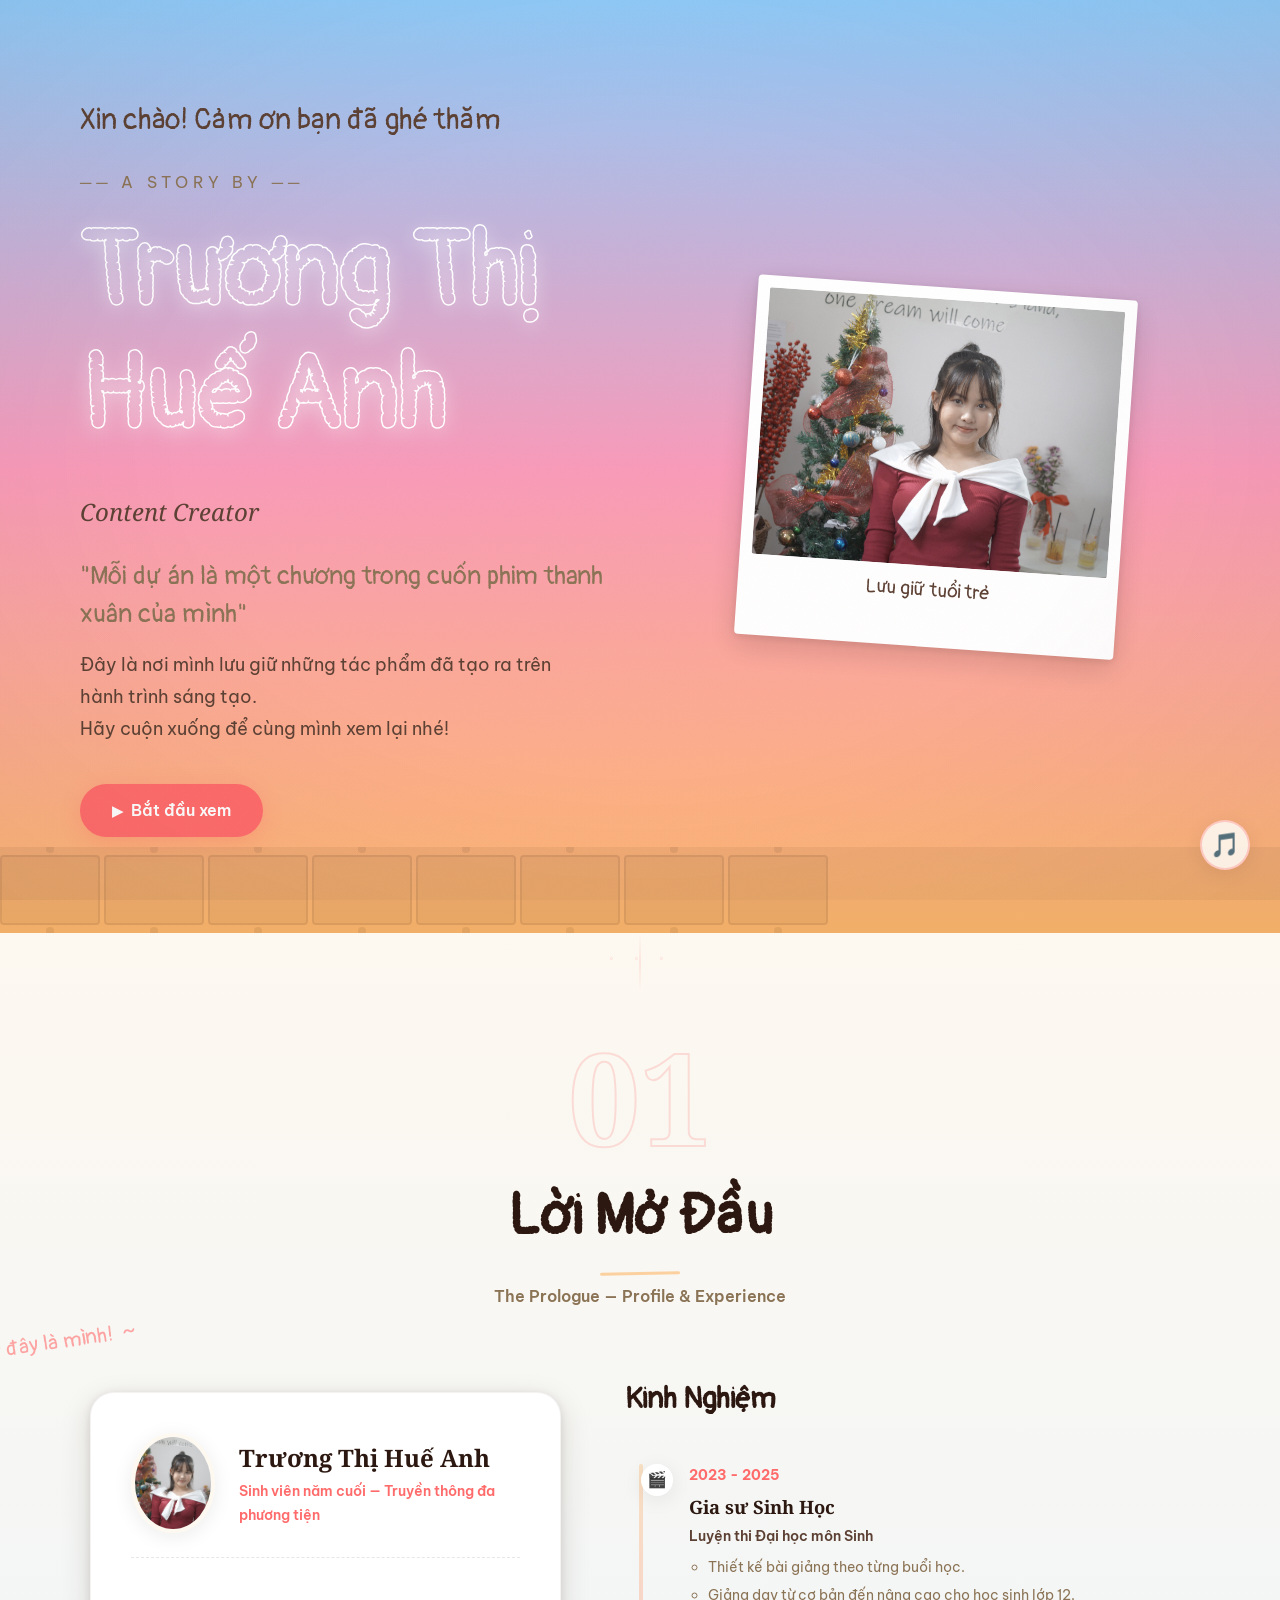
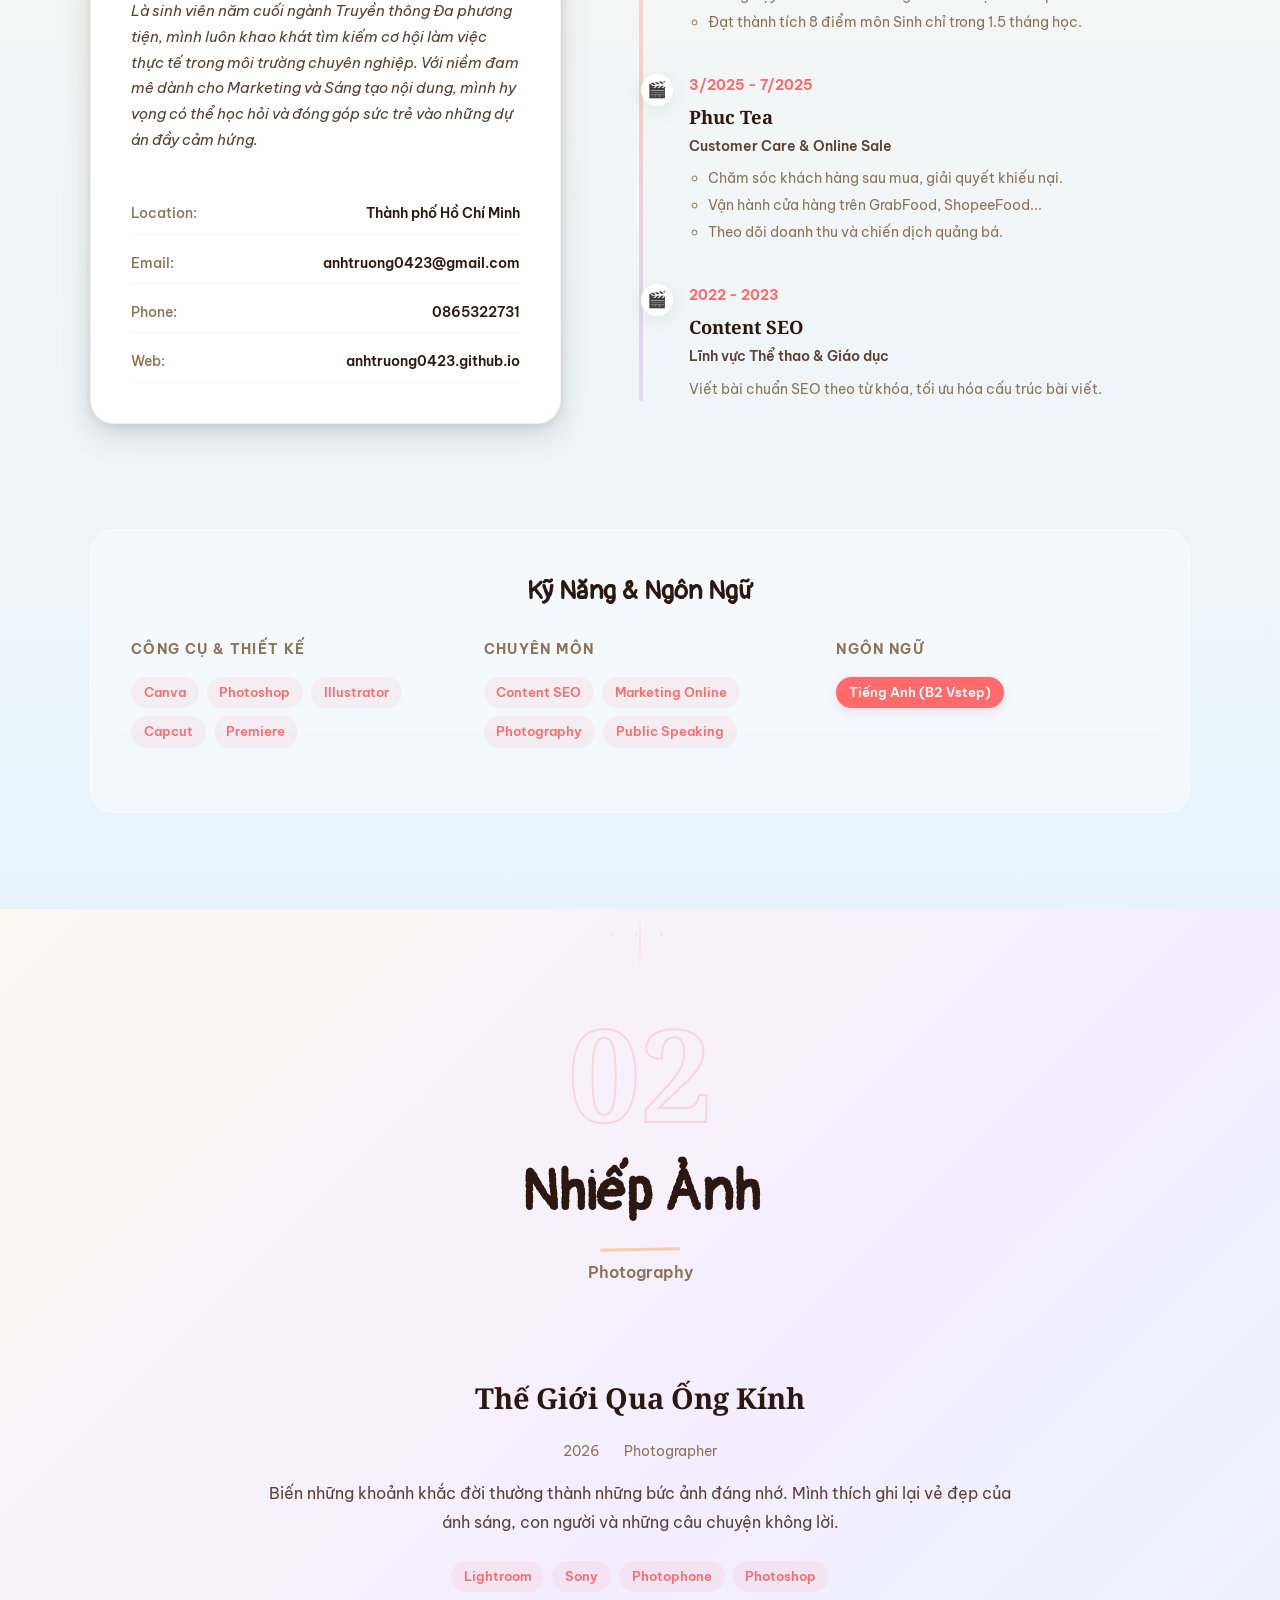
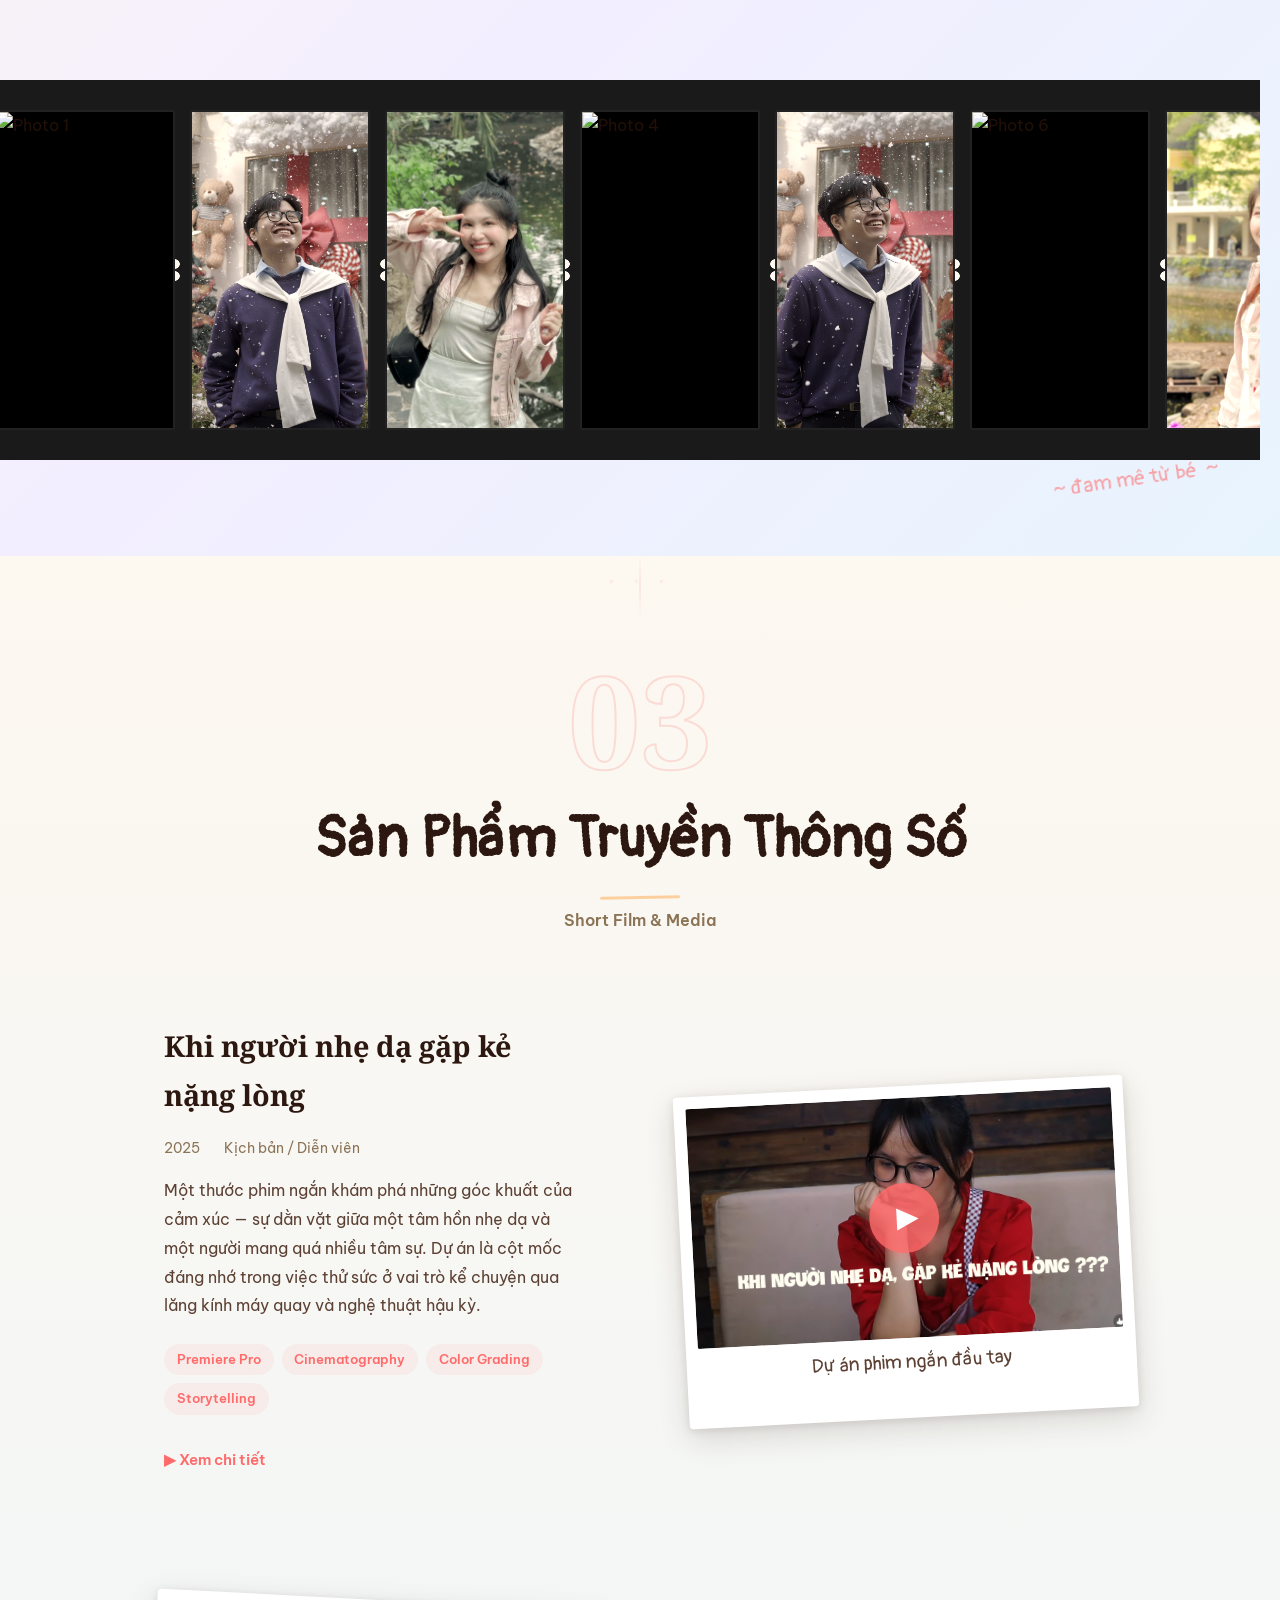
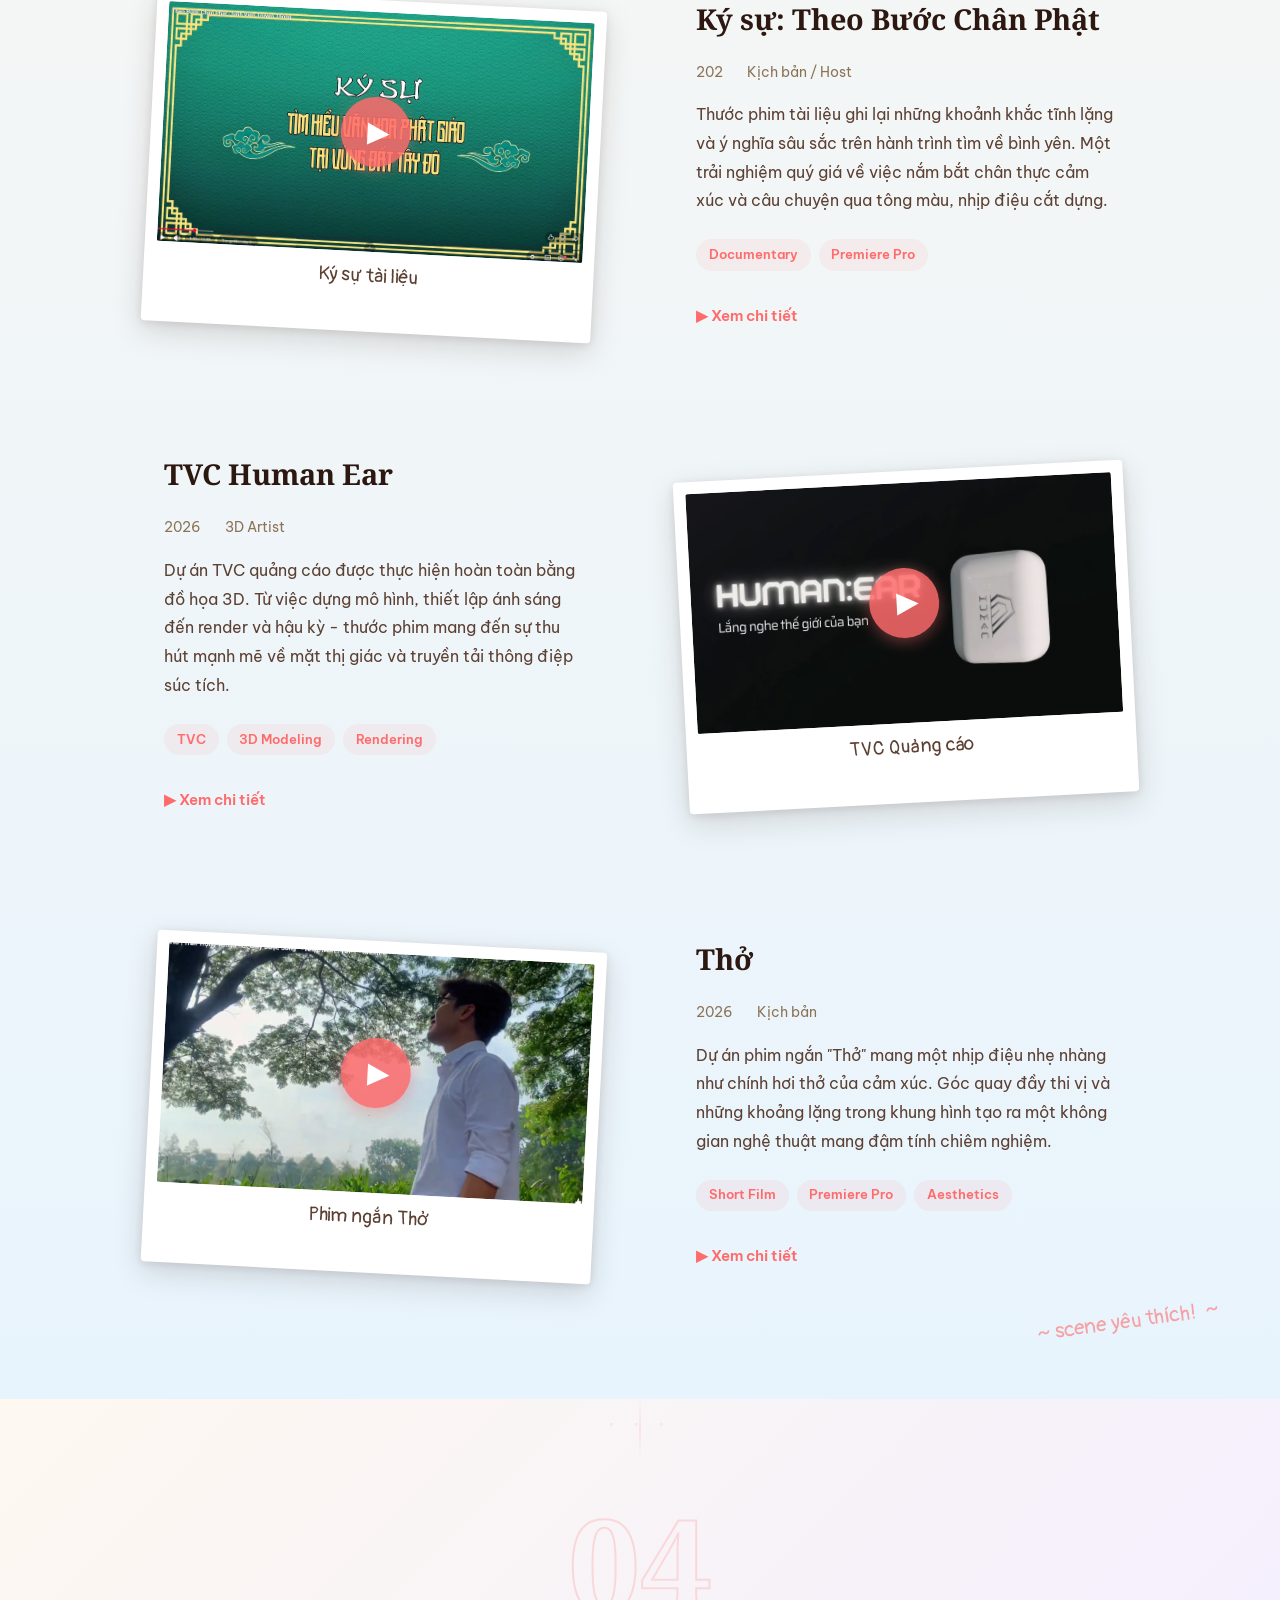
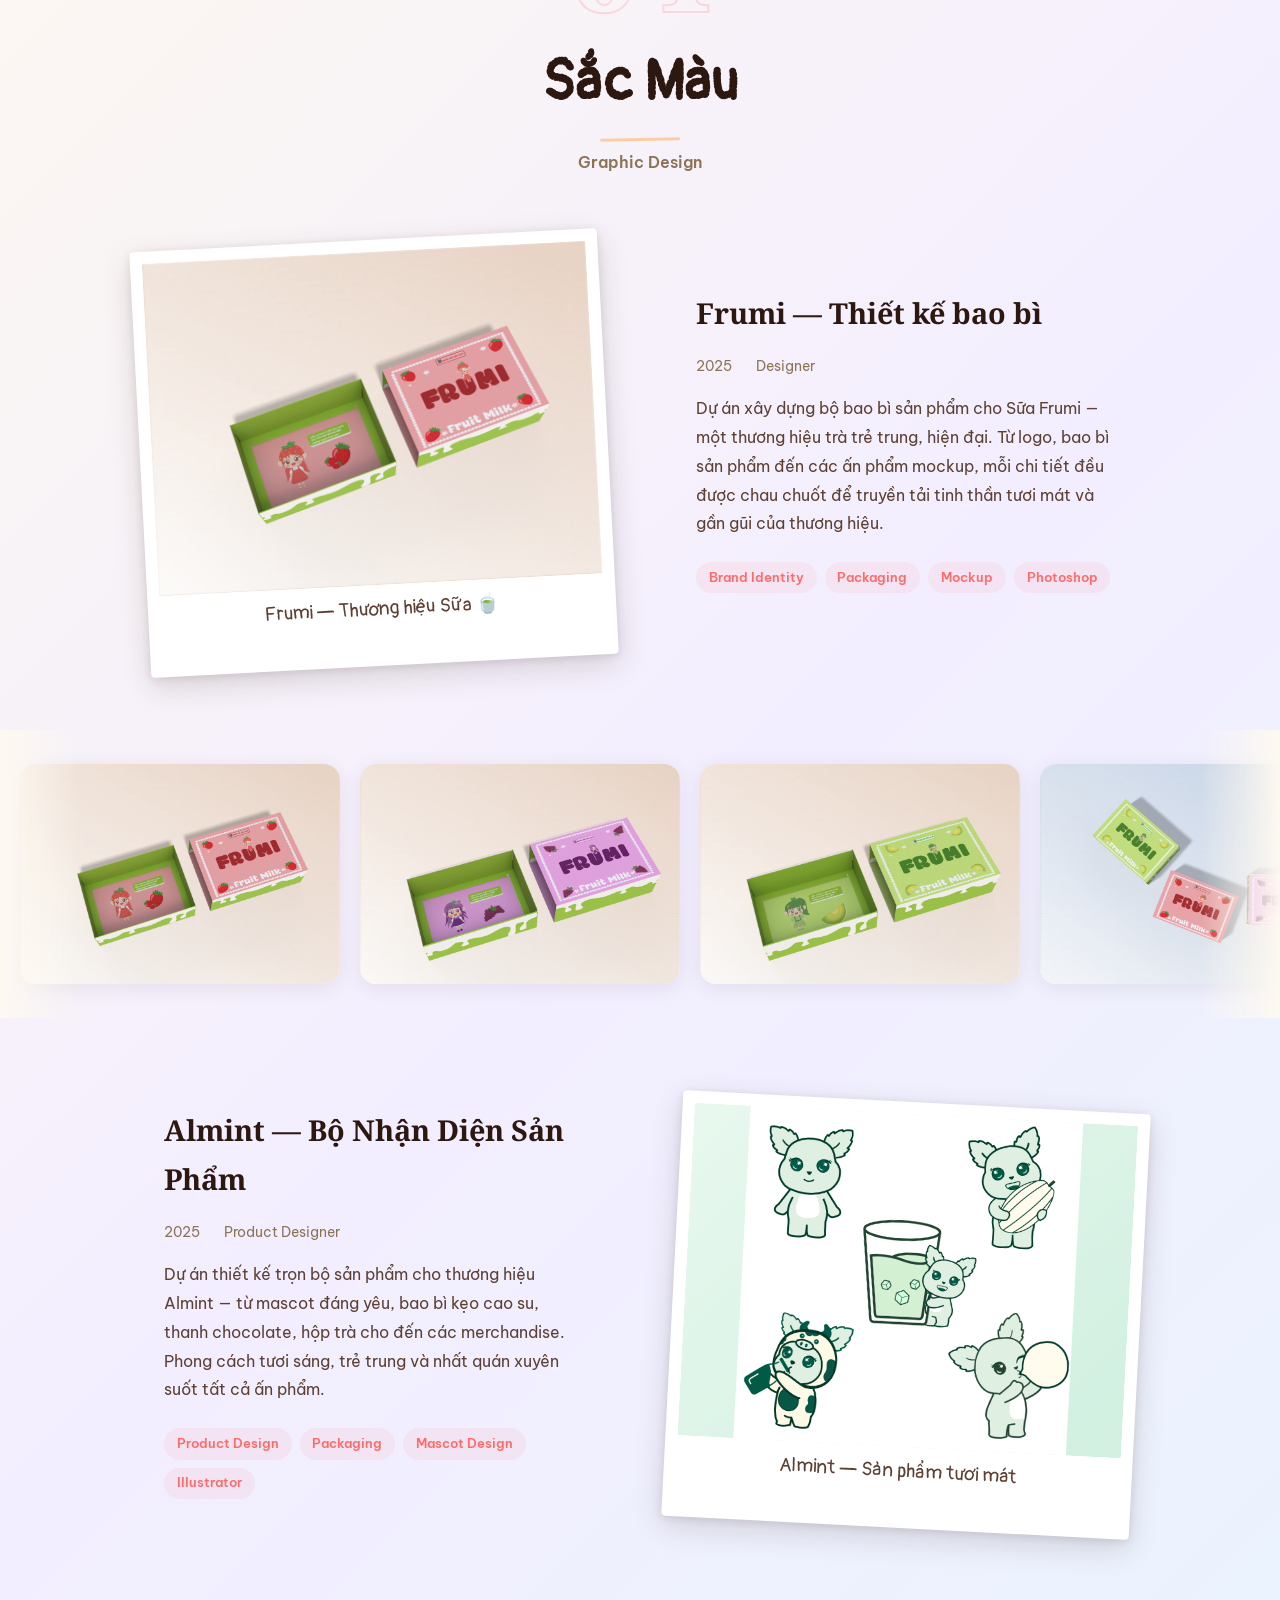
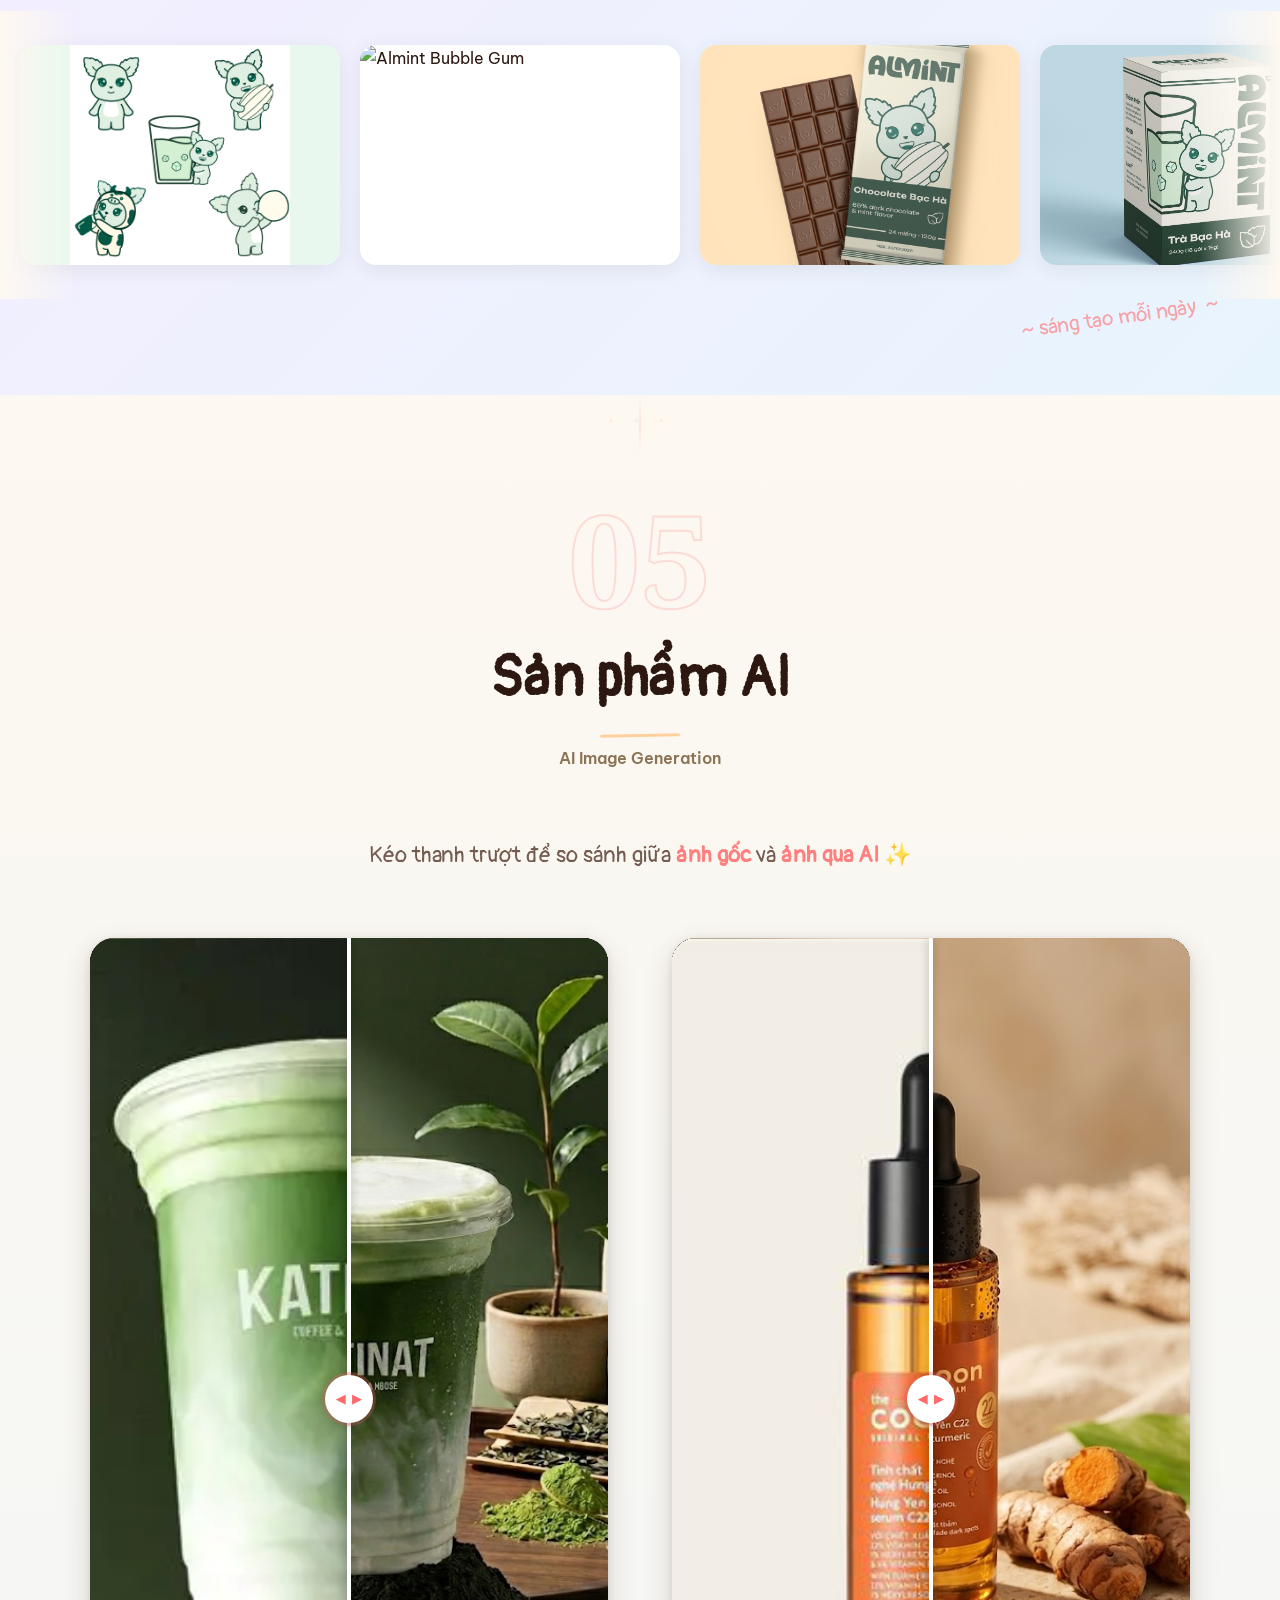
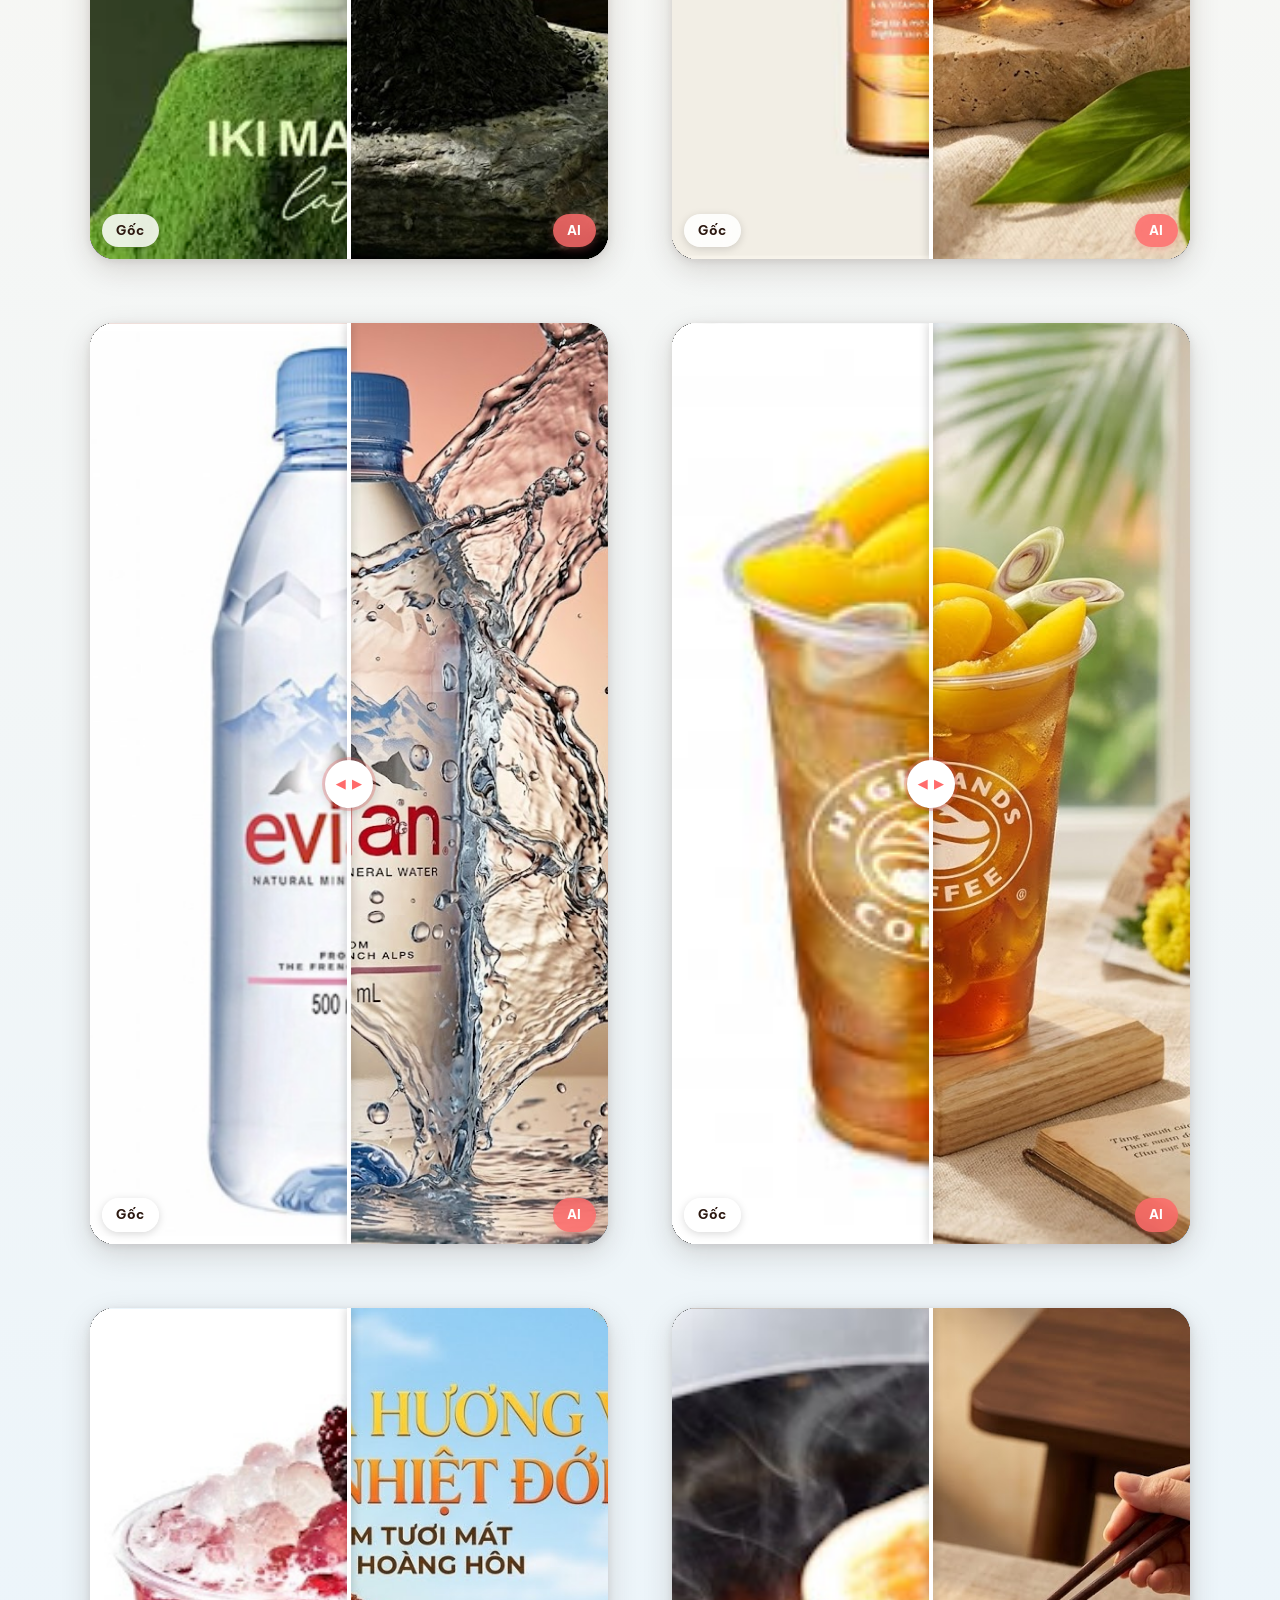
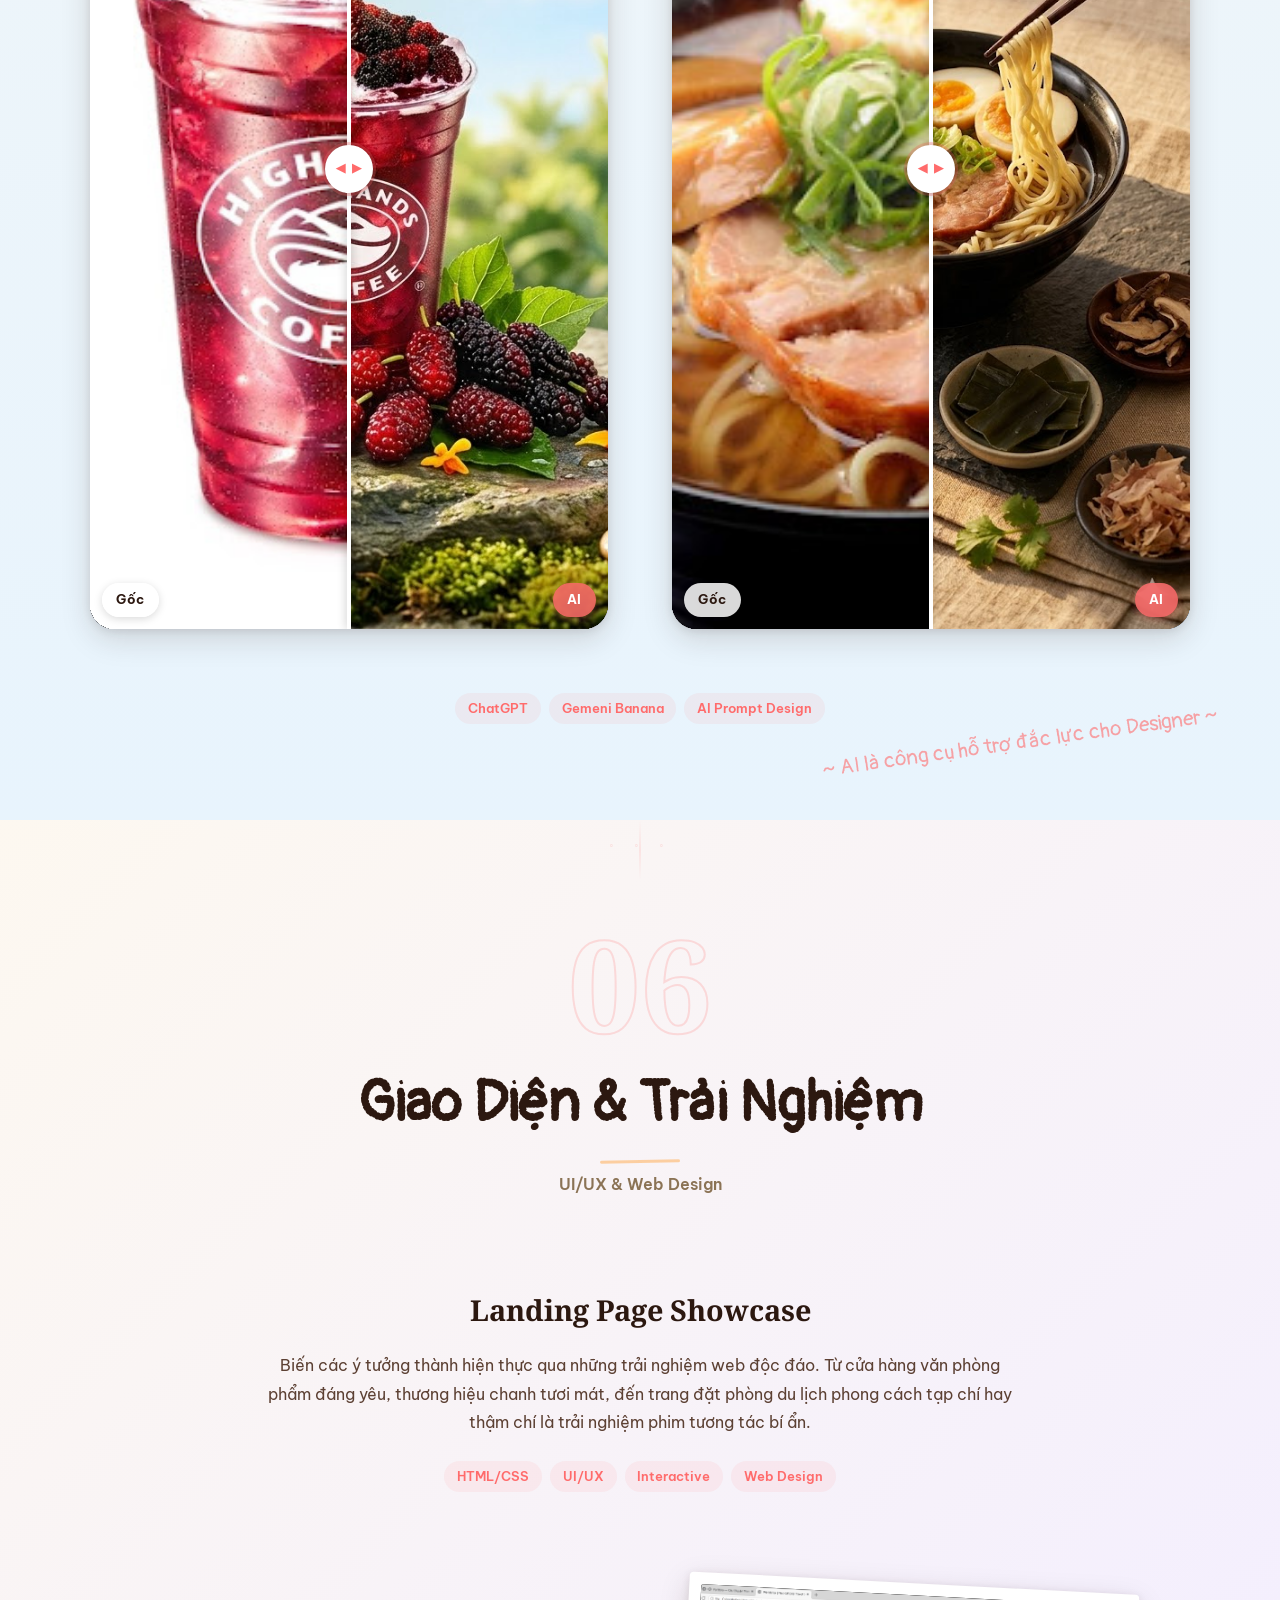
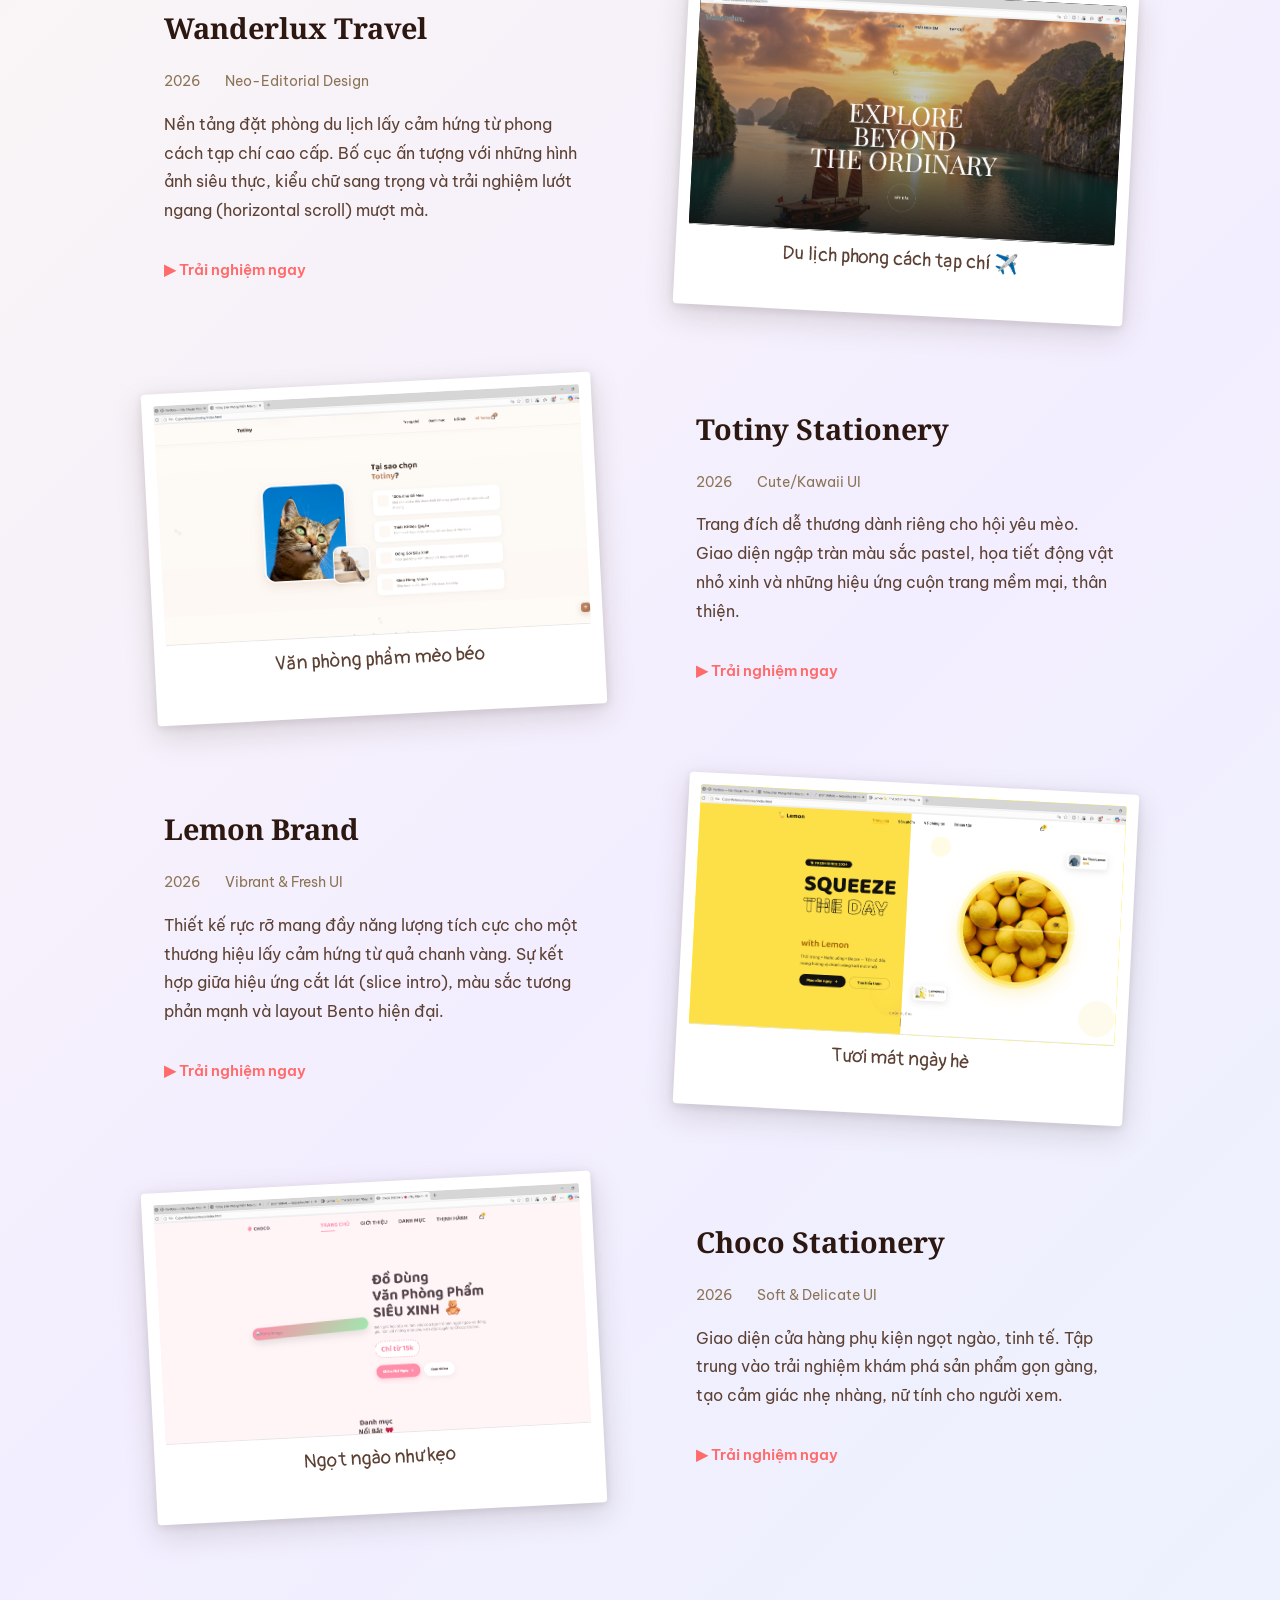
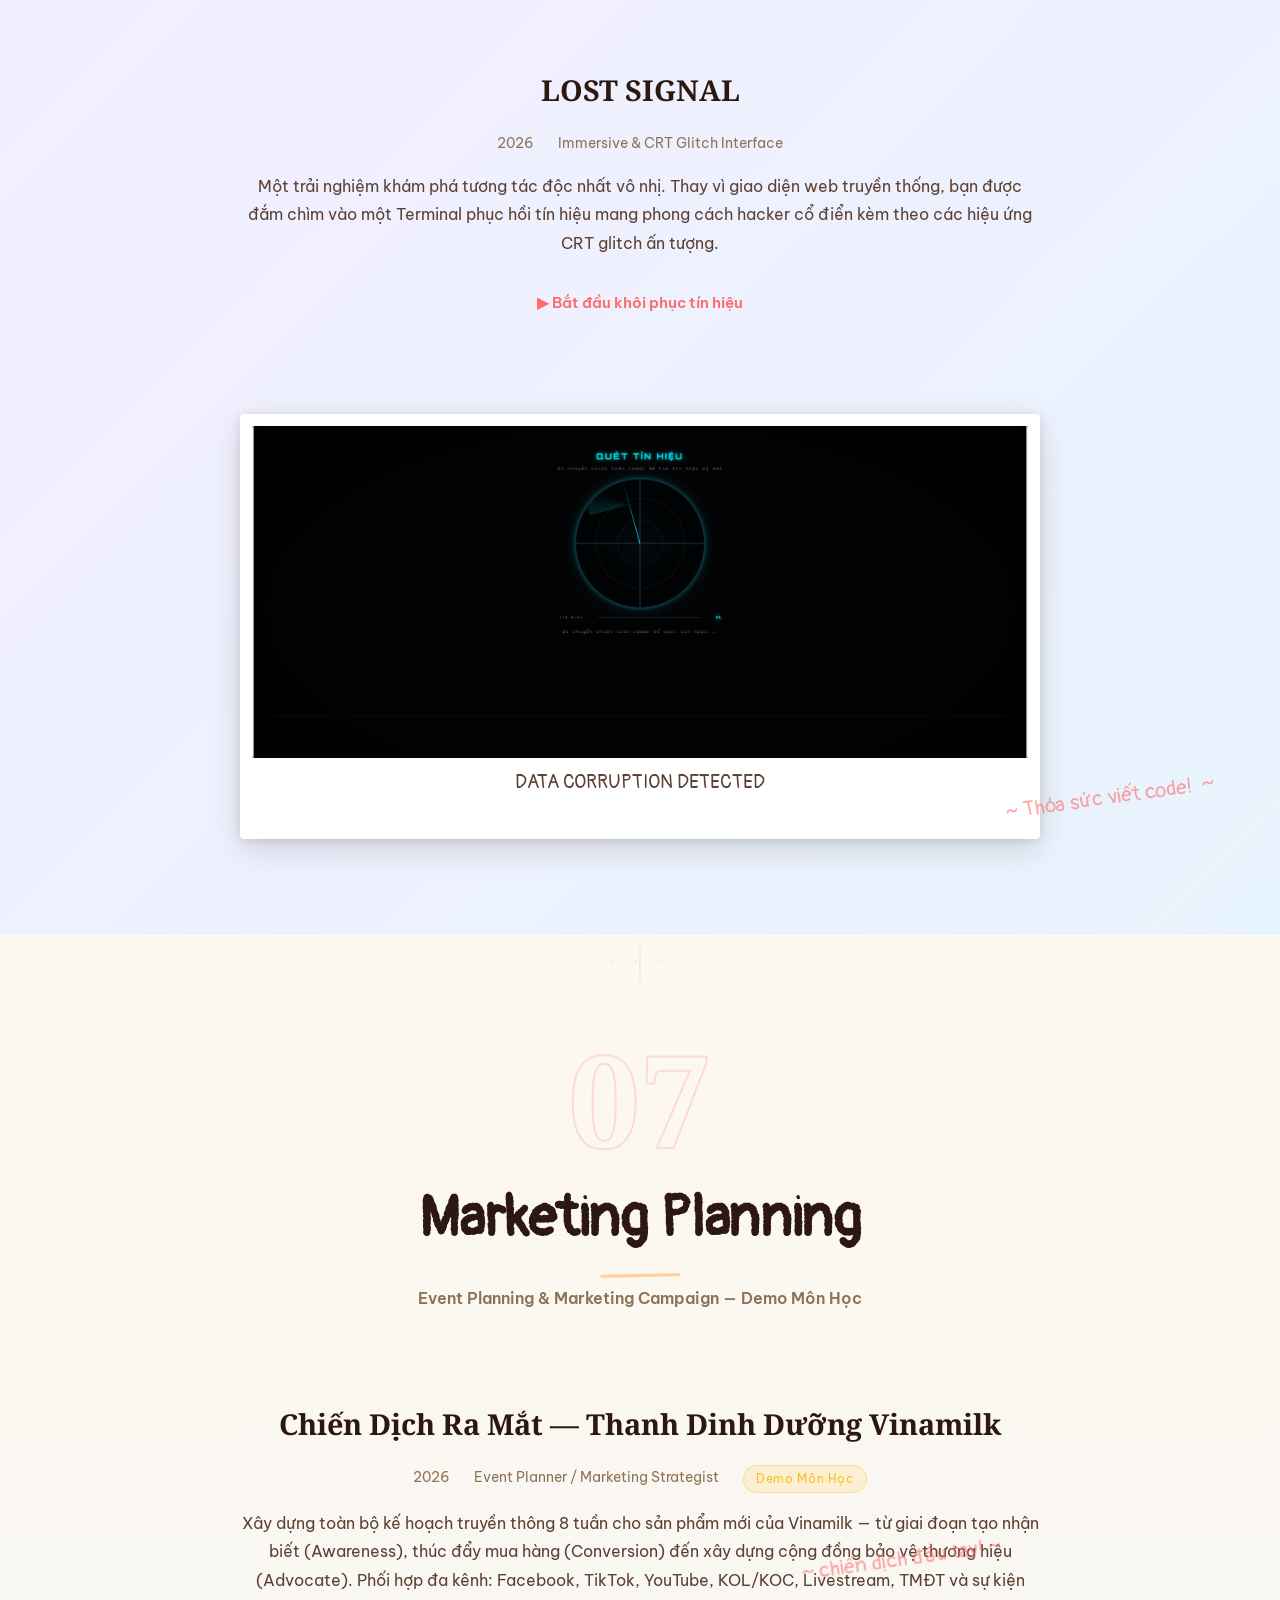
==== commit aac09b64: "chore: minor update index.html" ====
--- a/index.html
+++ b/index.html
@@ -912,7 +912,7 @@
   <section class="section chapter chapter--reverse" id="chapter-7" data-chapter="7">
     <div class="chapter__header">
       <span class="chapter__number">07</span>
-      <h2 class="chapter__title">Lên Kế Hoạch Sự Kiện</h2>
+      <h2 class="chapter__title">Marketing Planning</h2>
       <span class="chapter__genre">Event Planning &amp; Marketing Campaign — Demo Môn Học</span>
     </div>
 
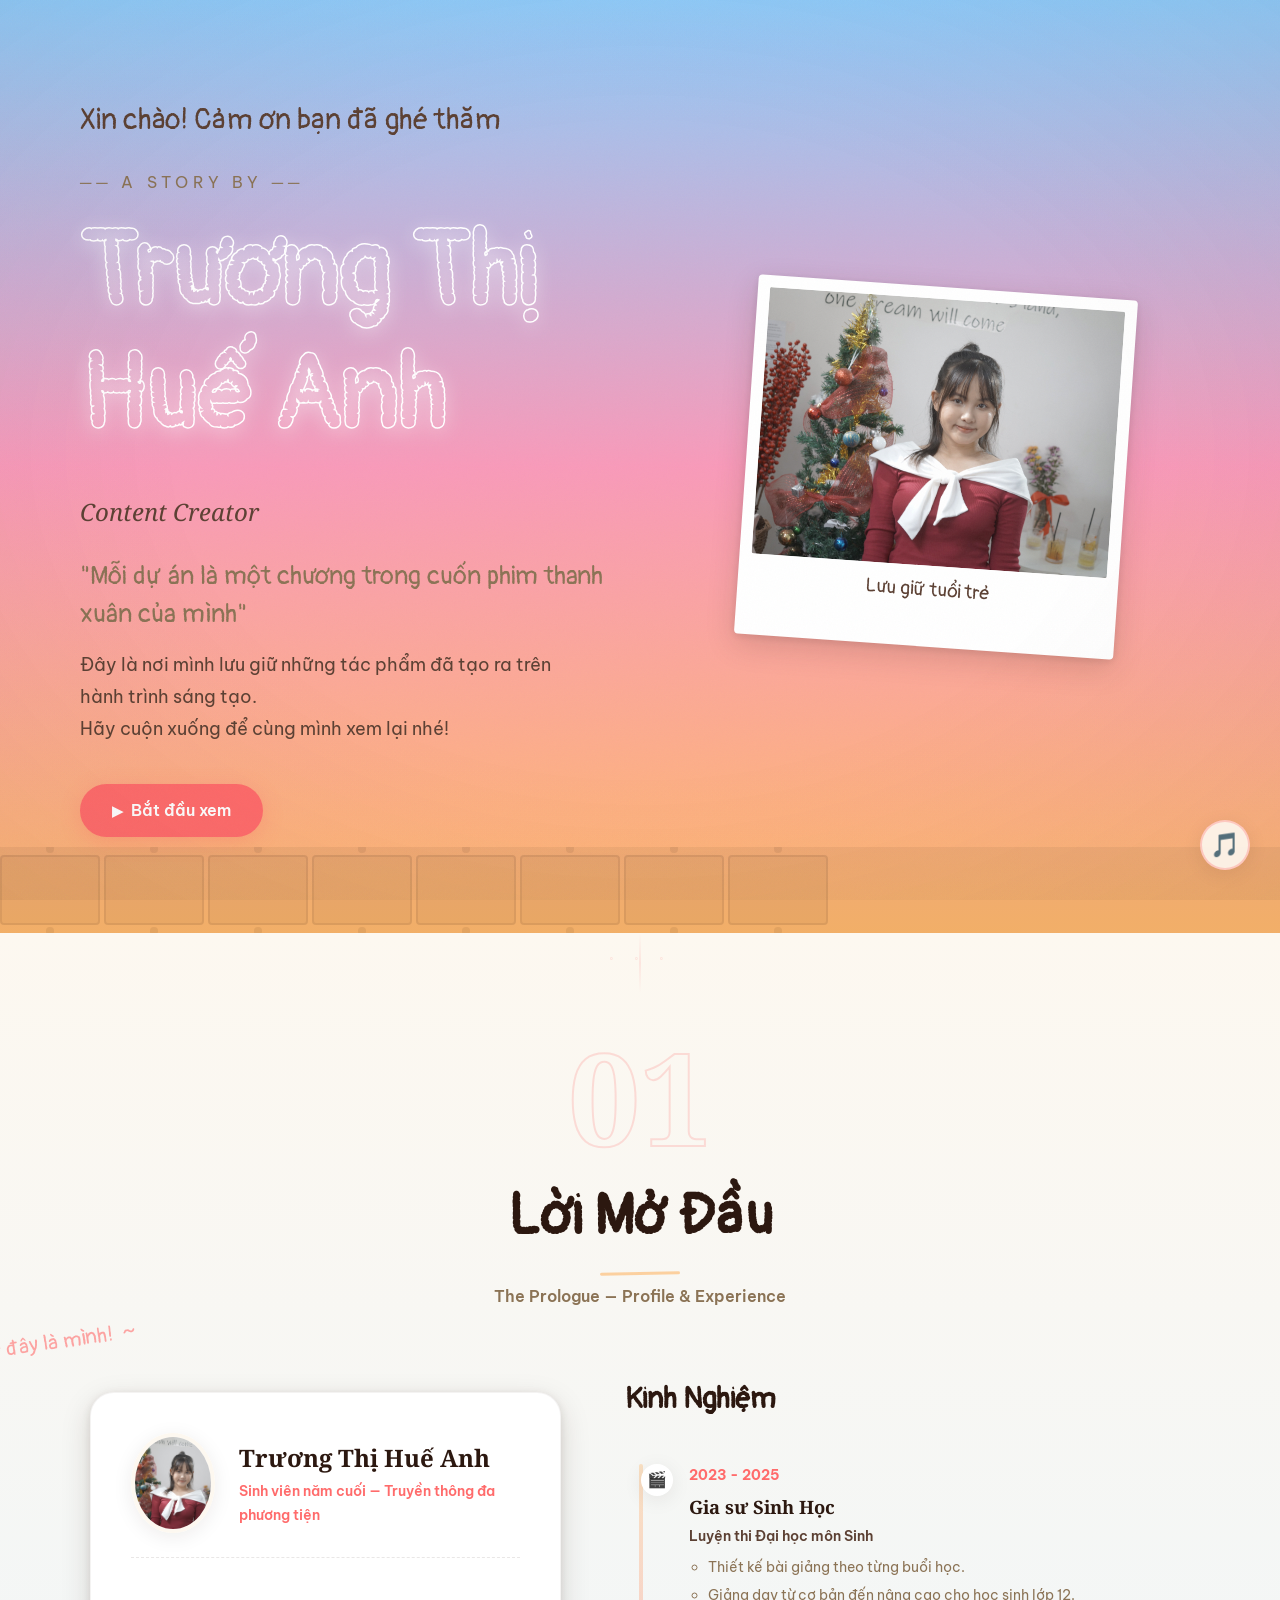
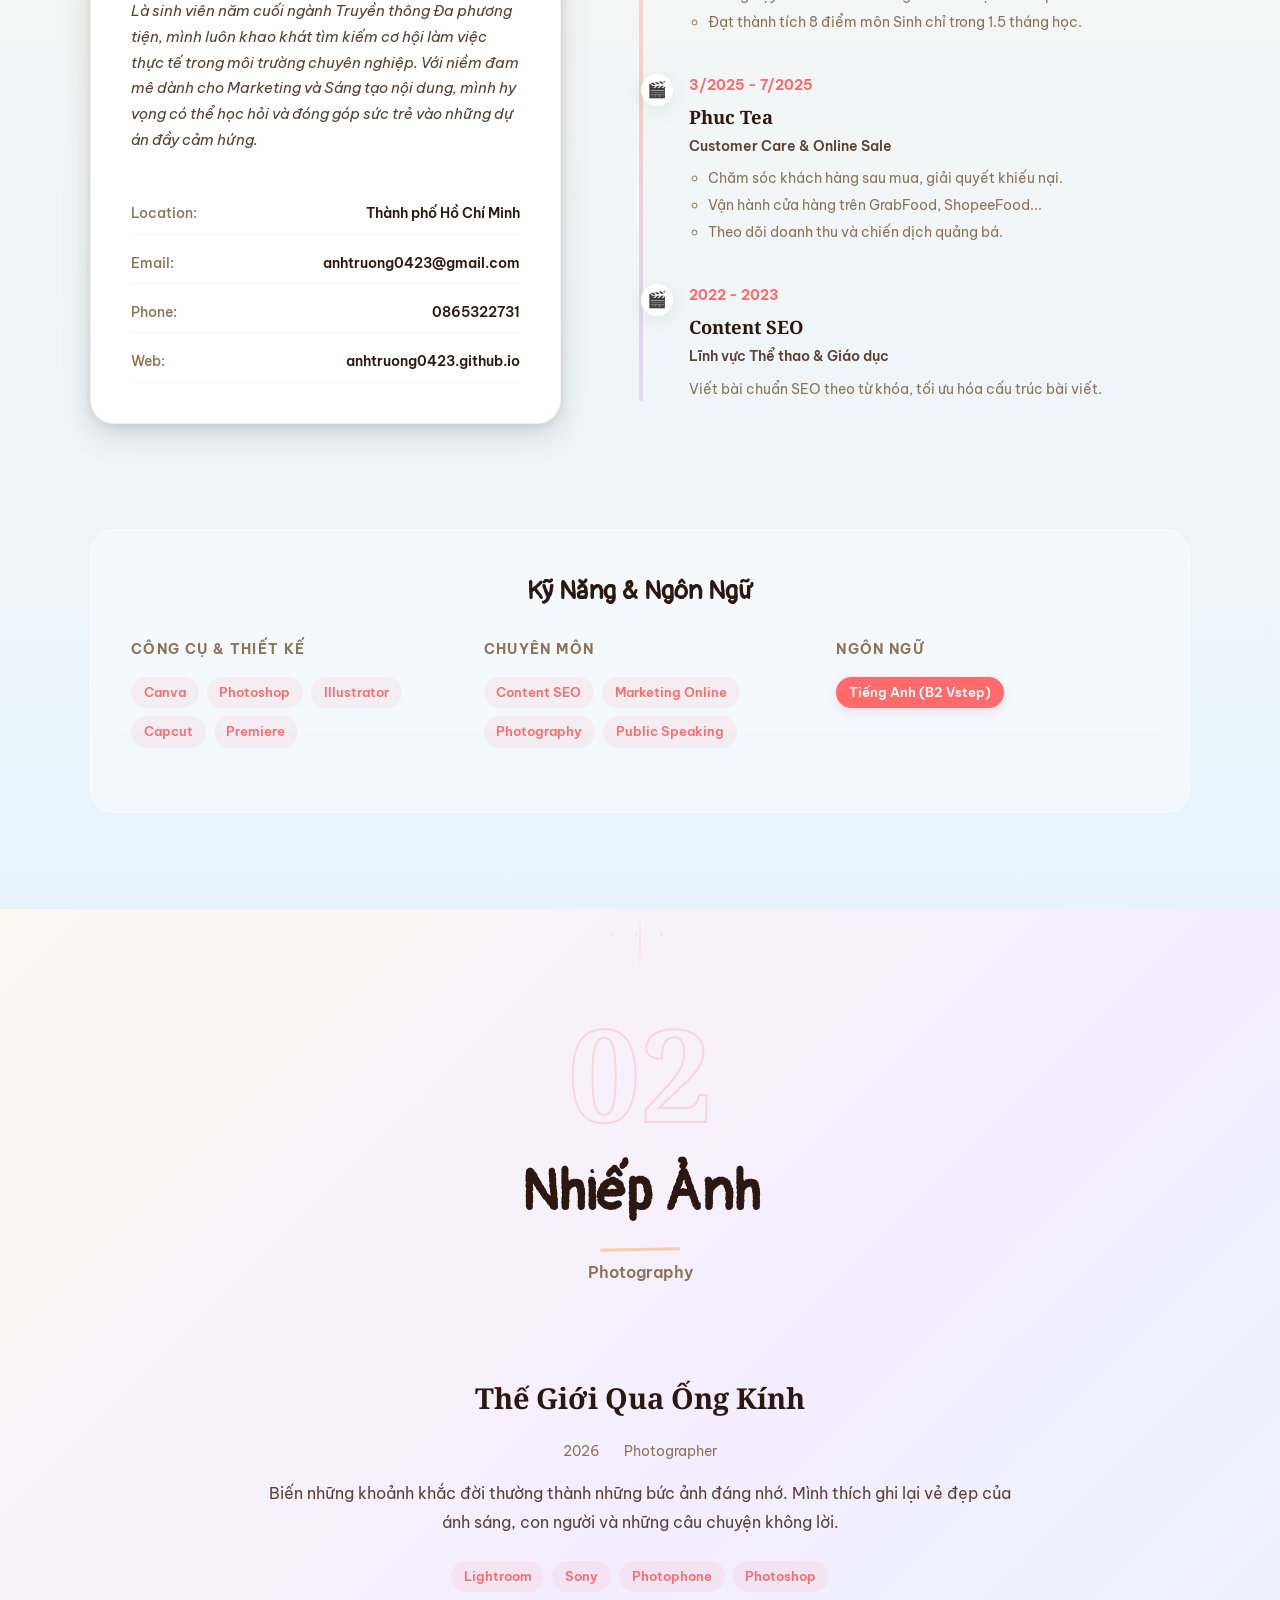
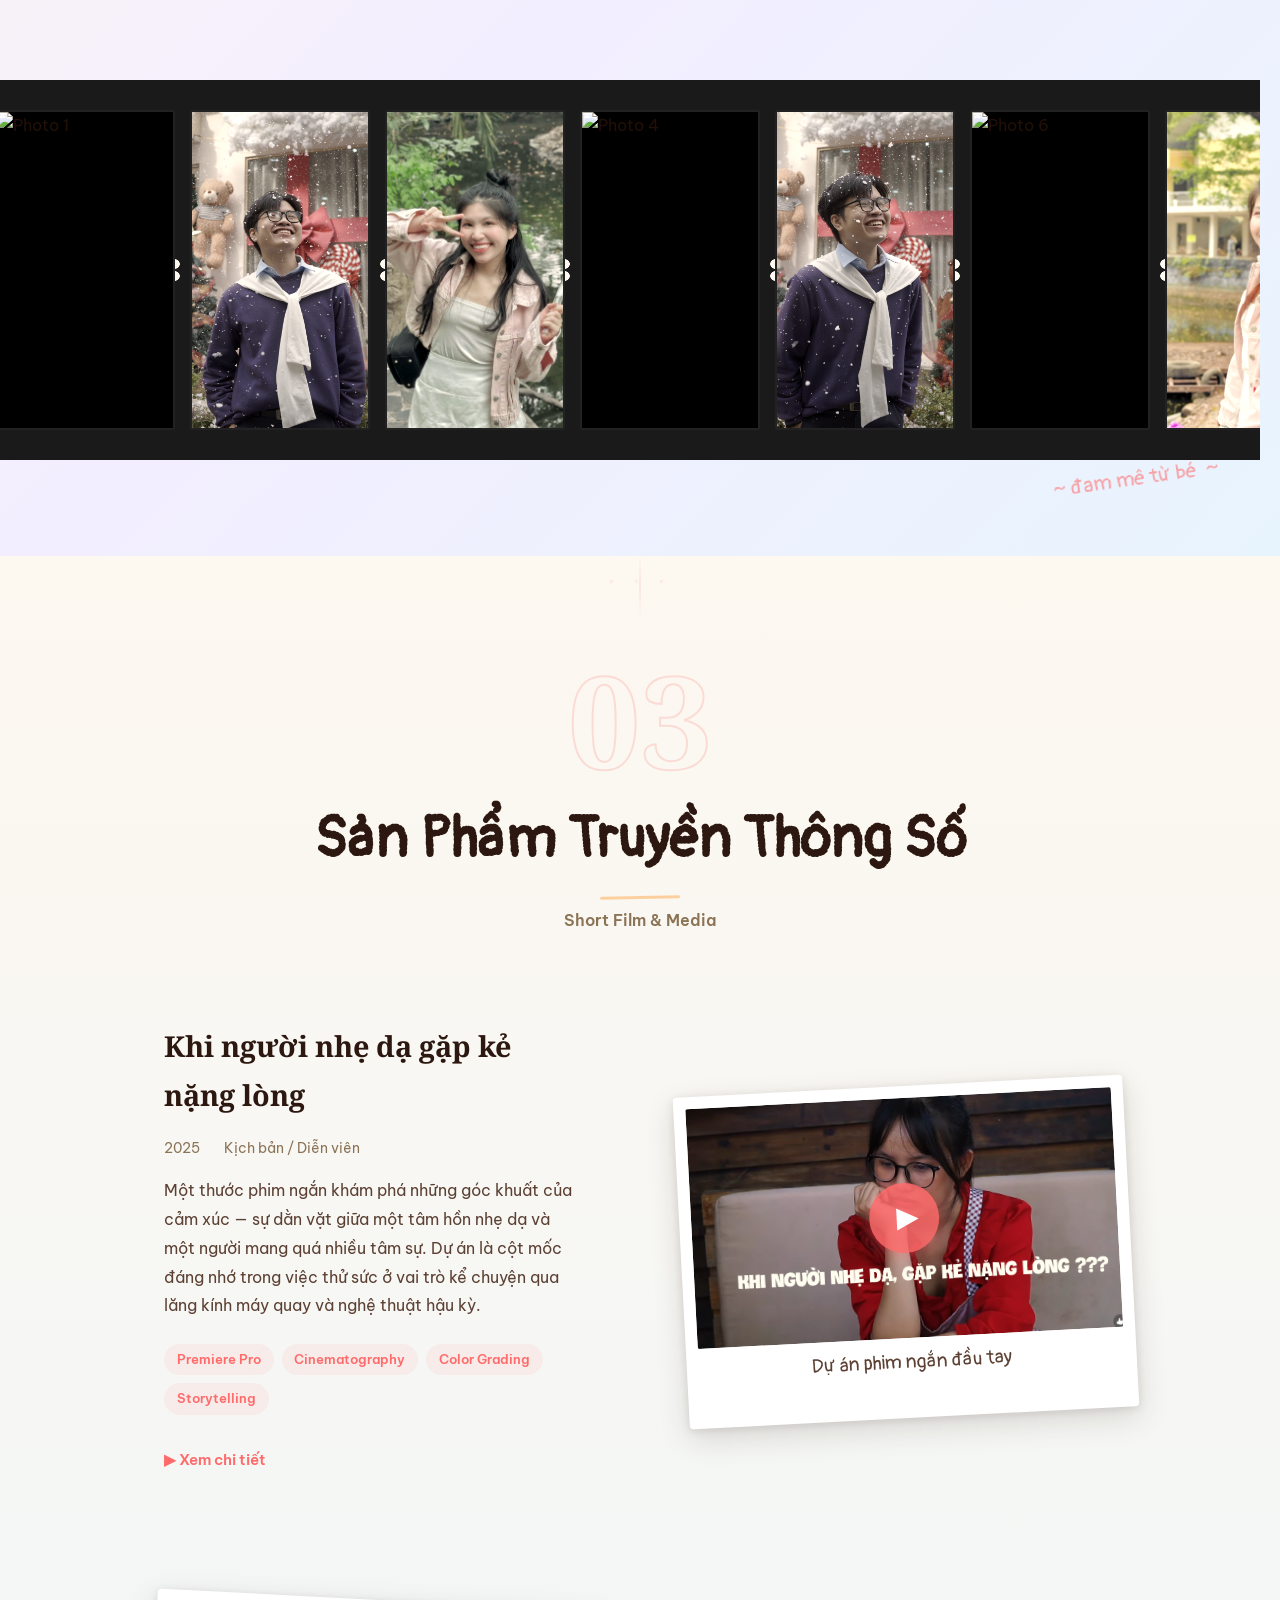
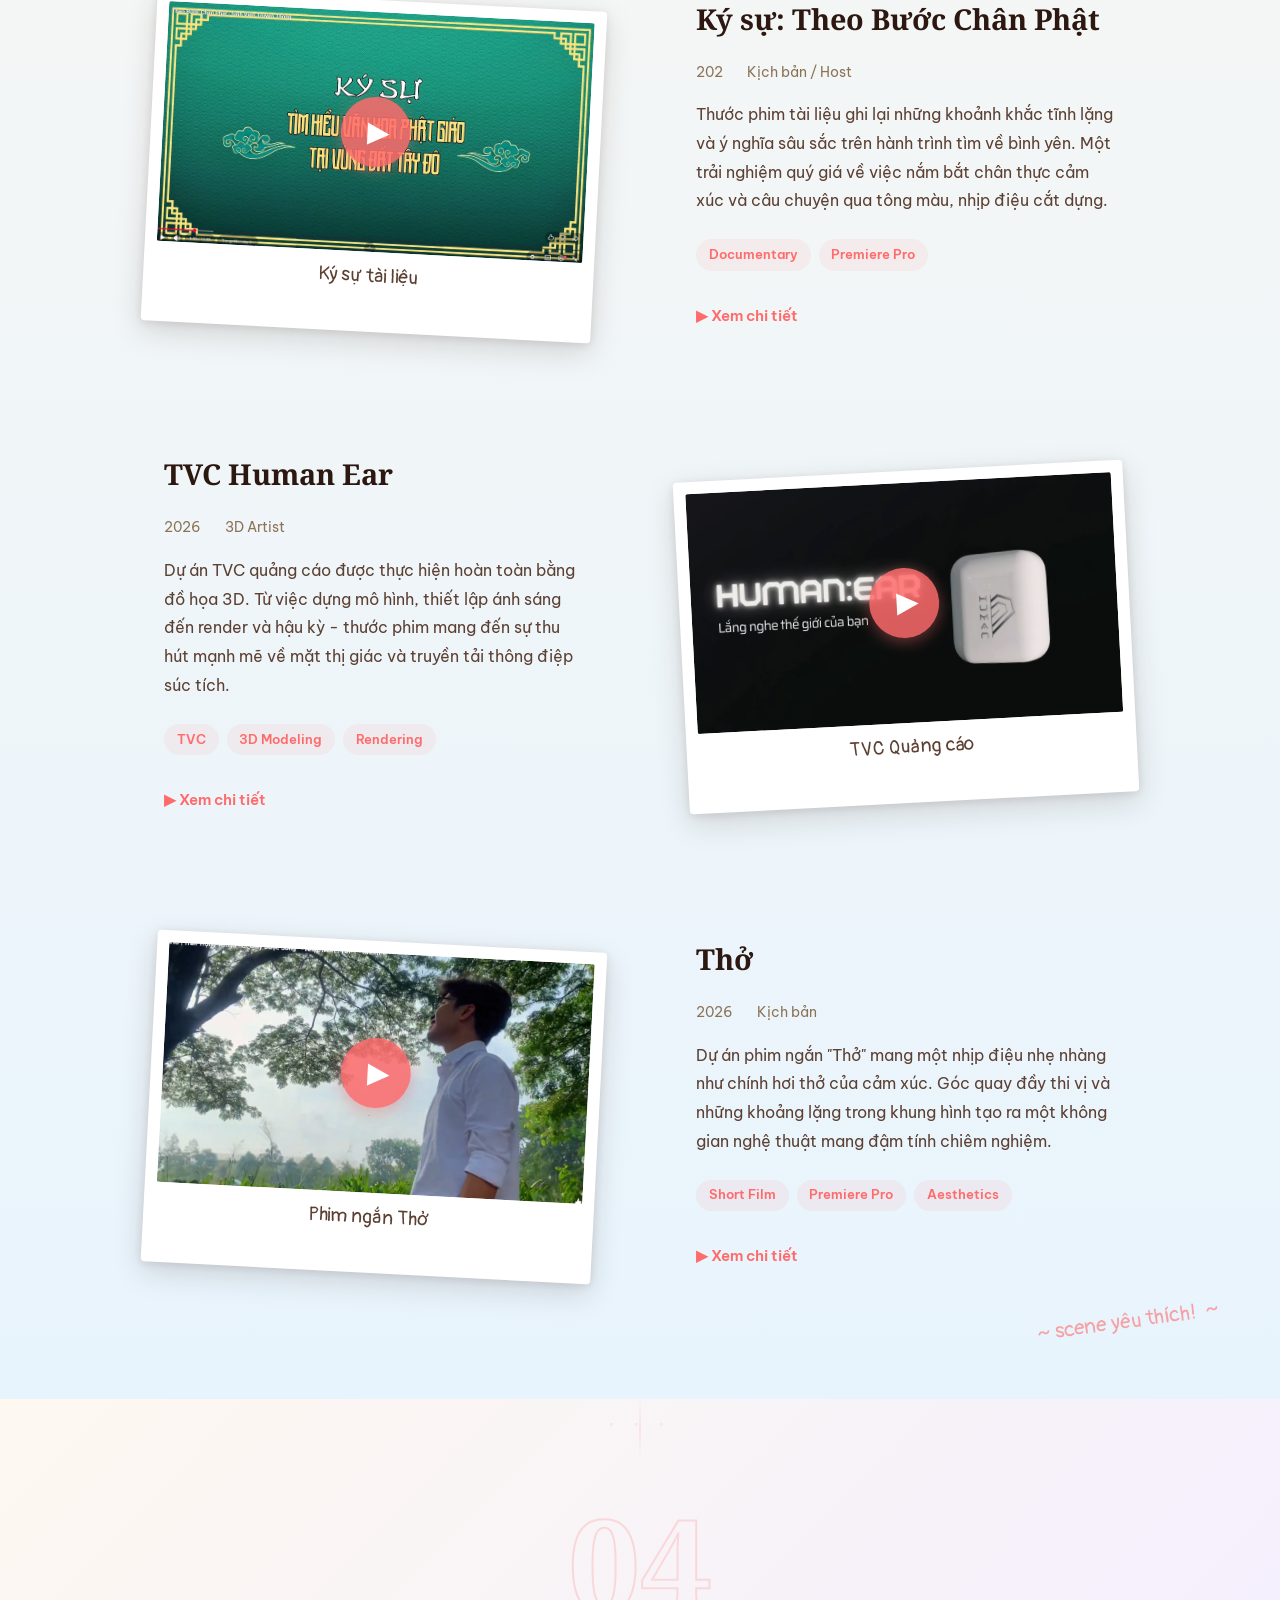
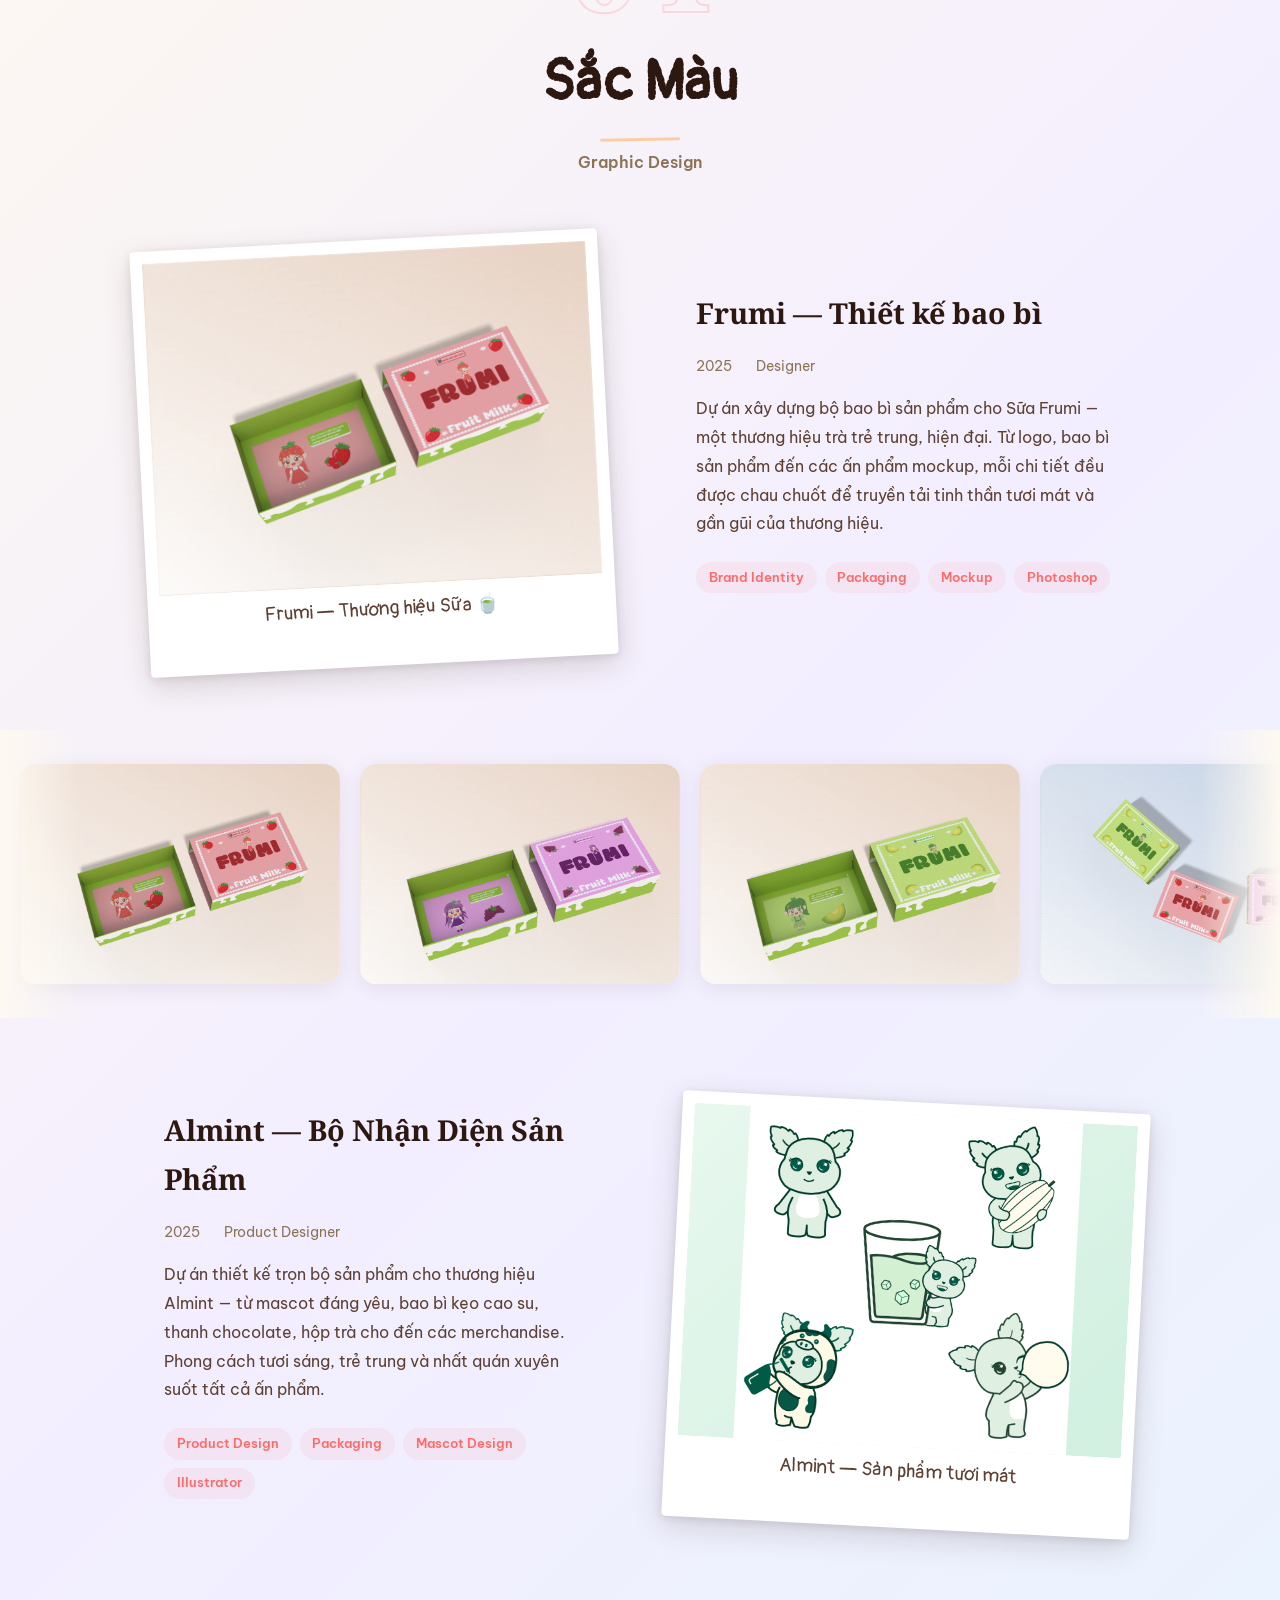
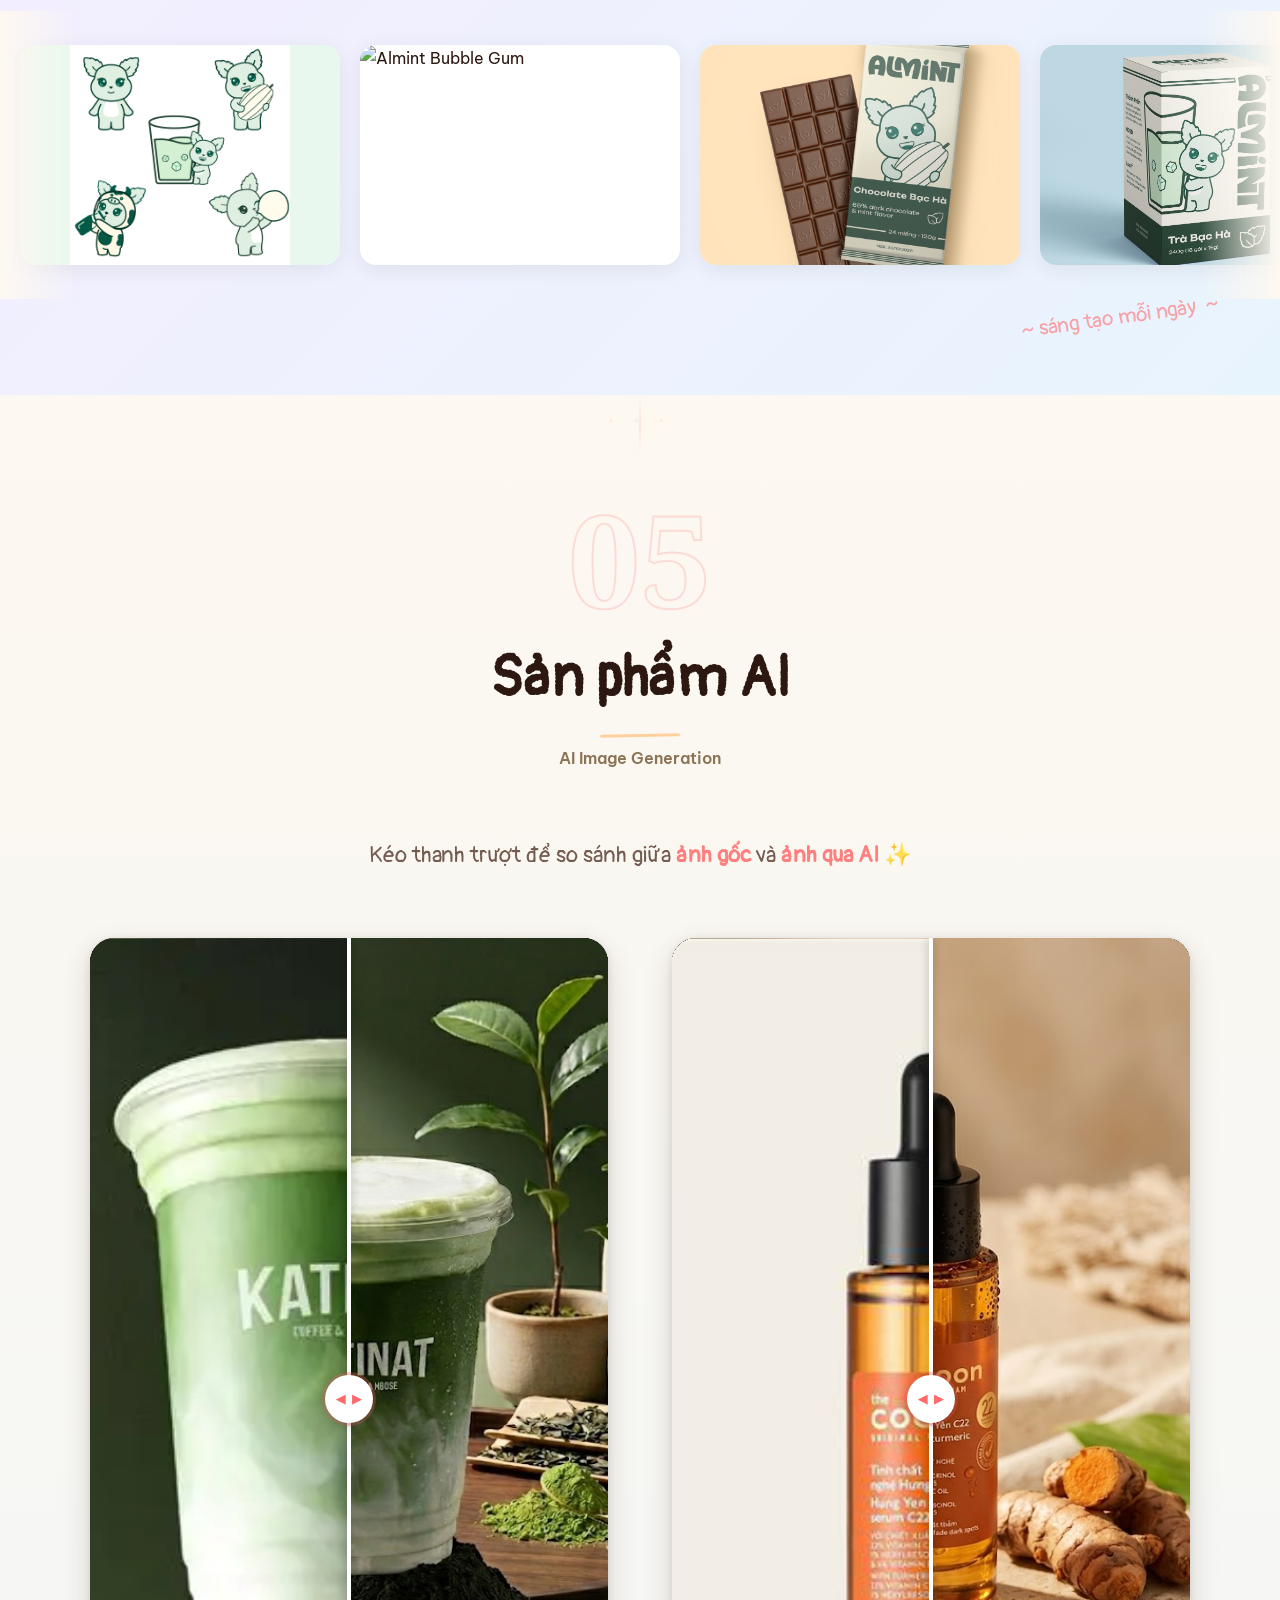
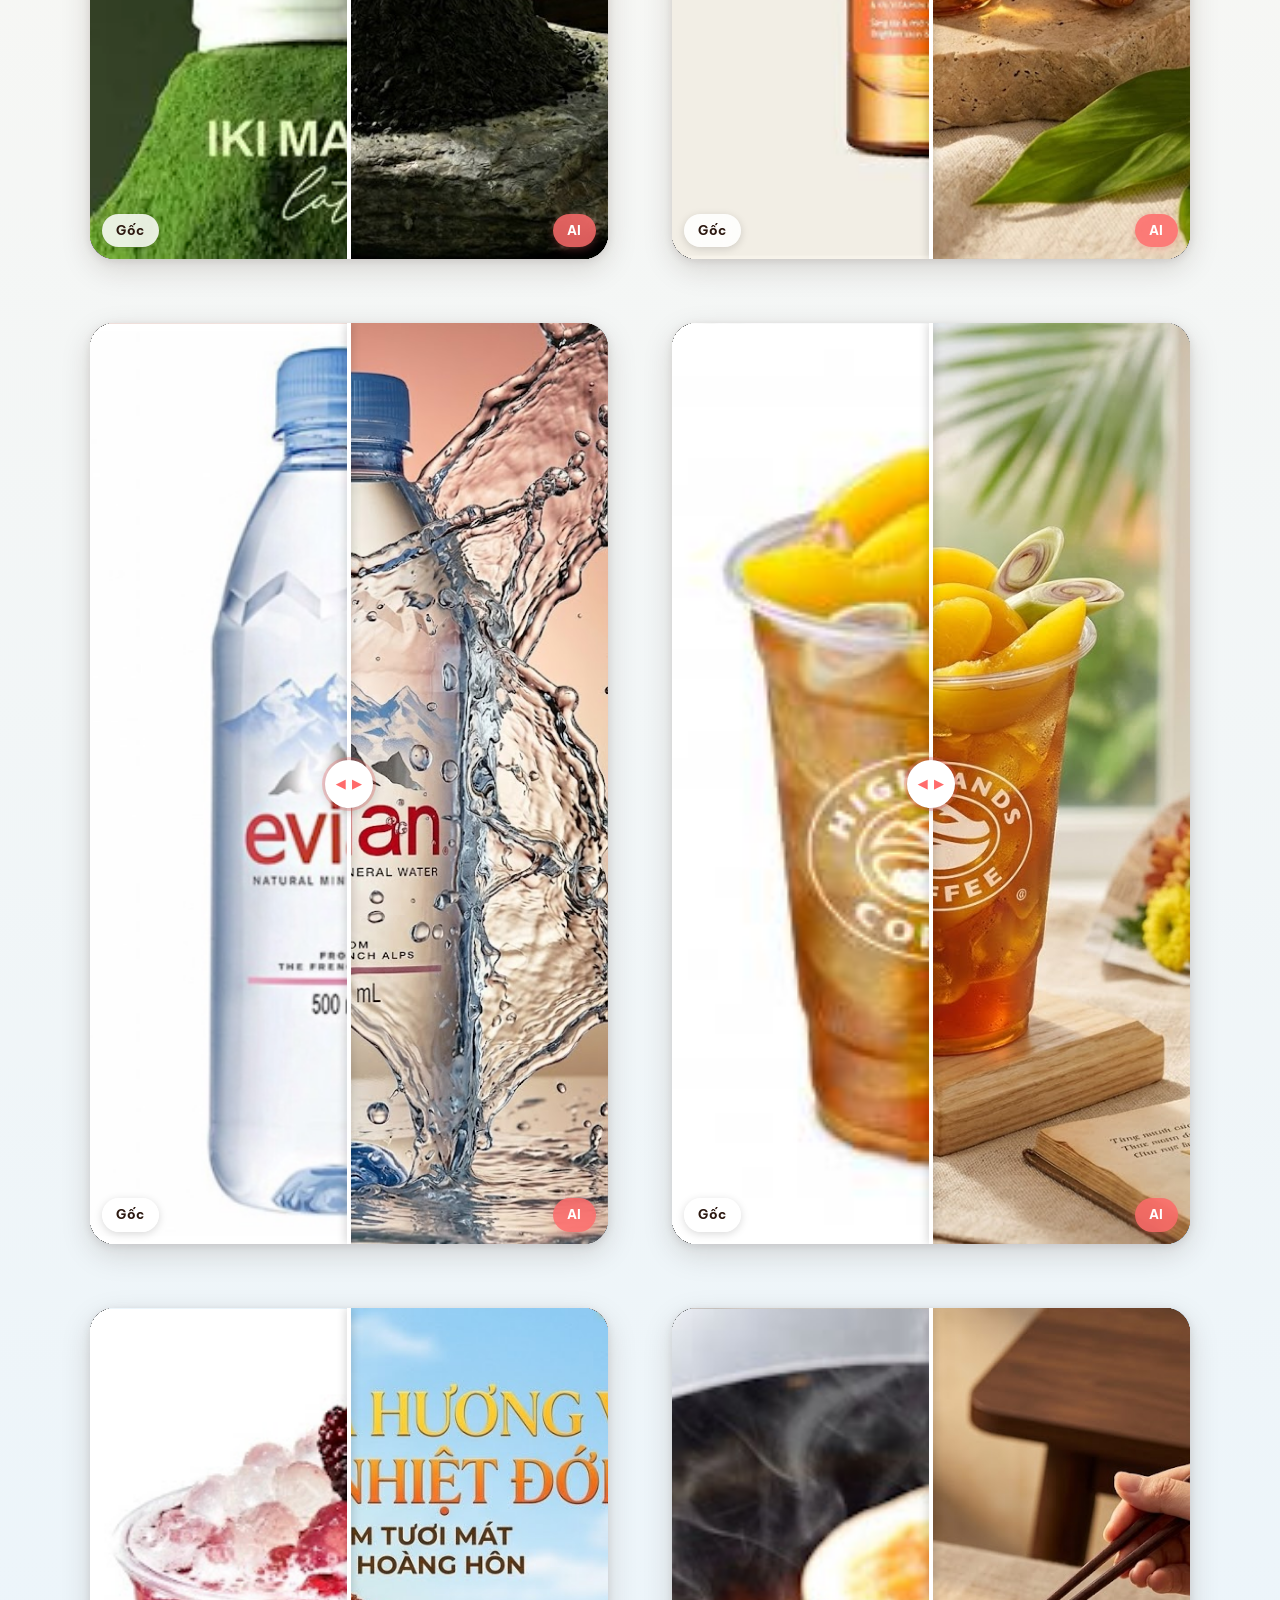
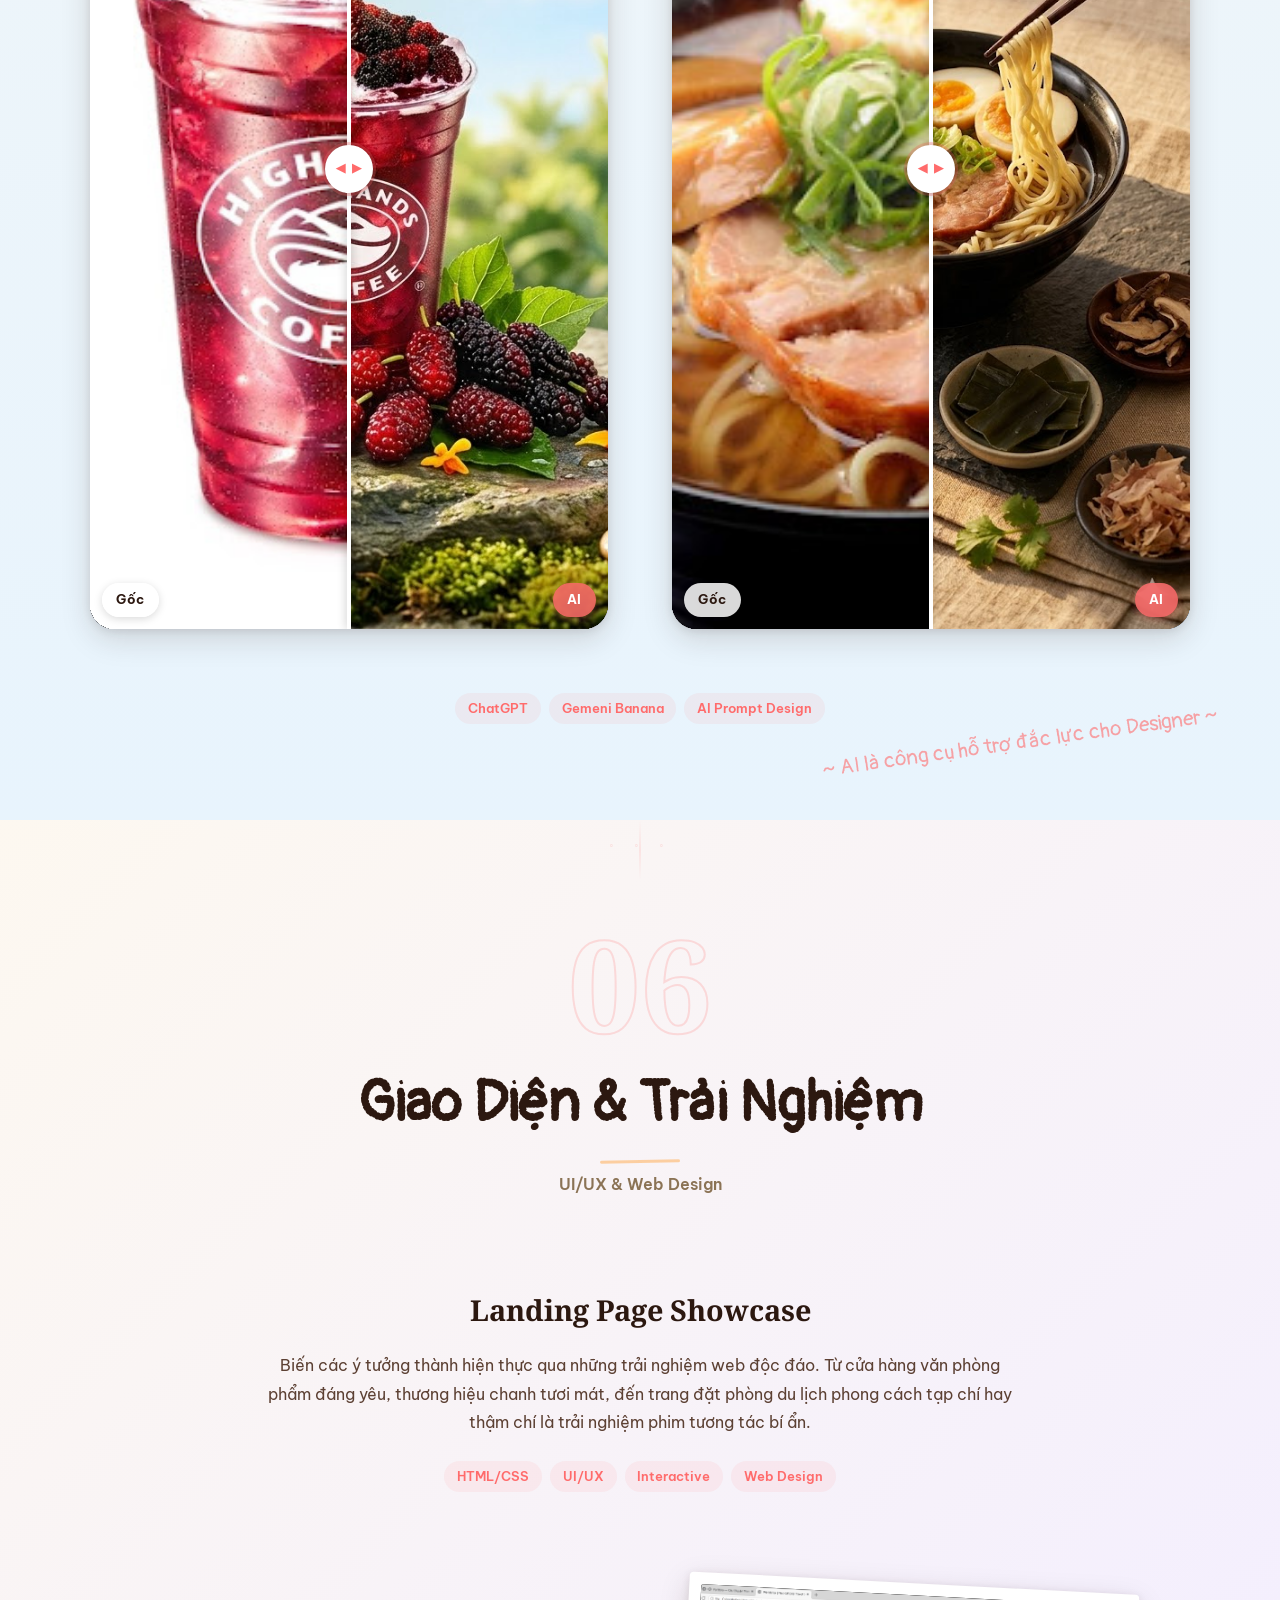
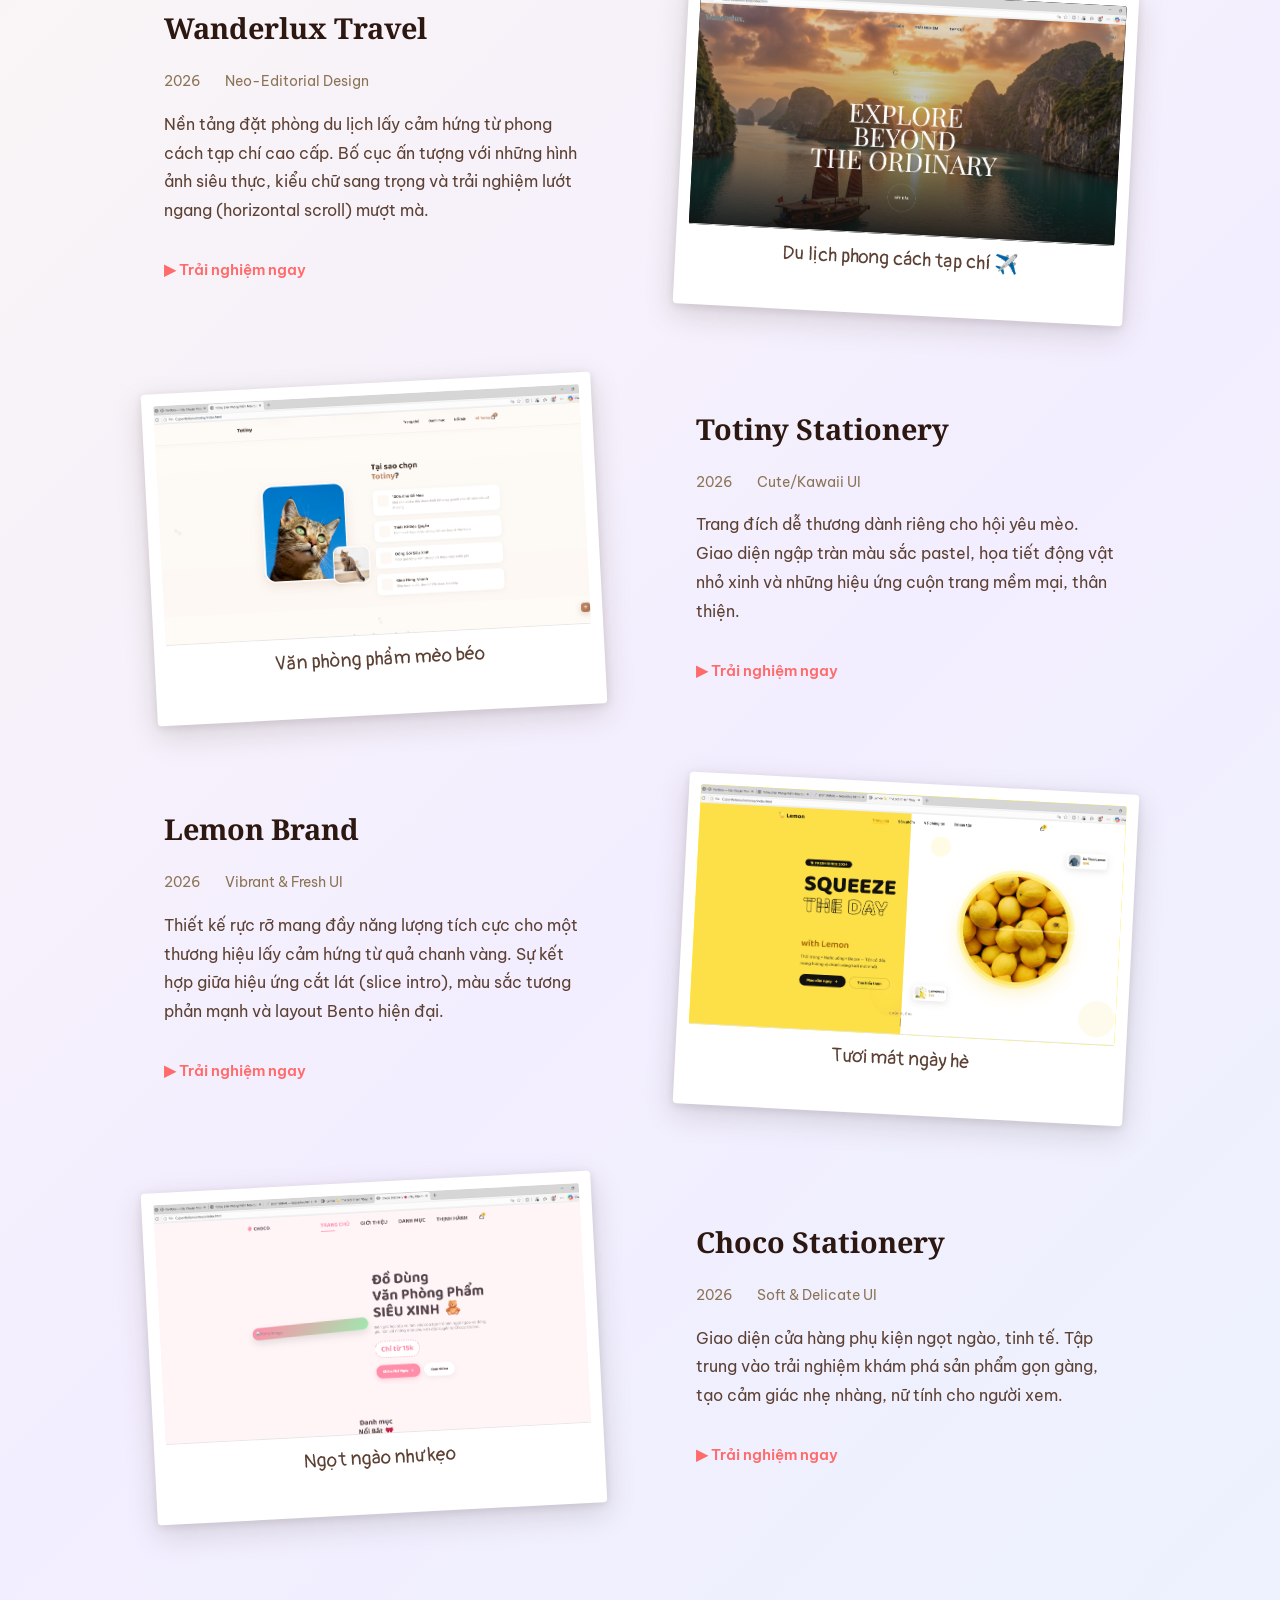
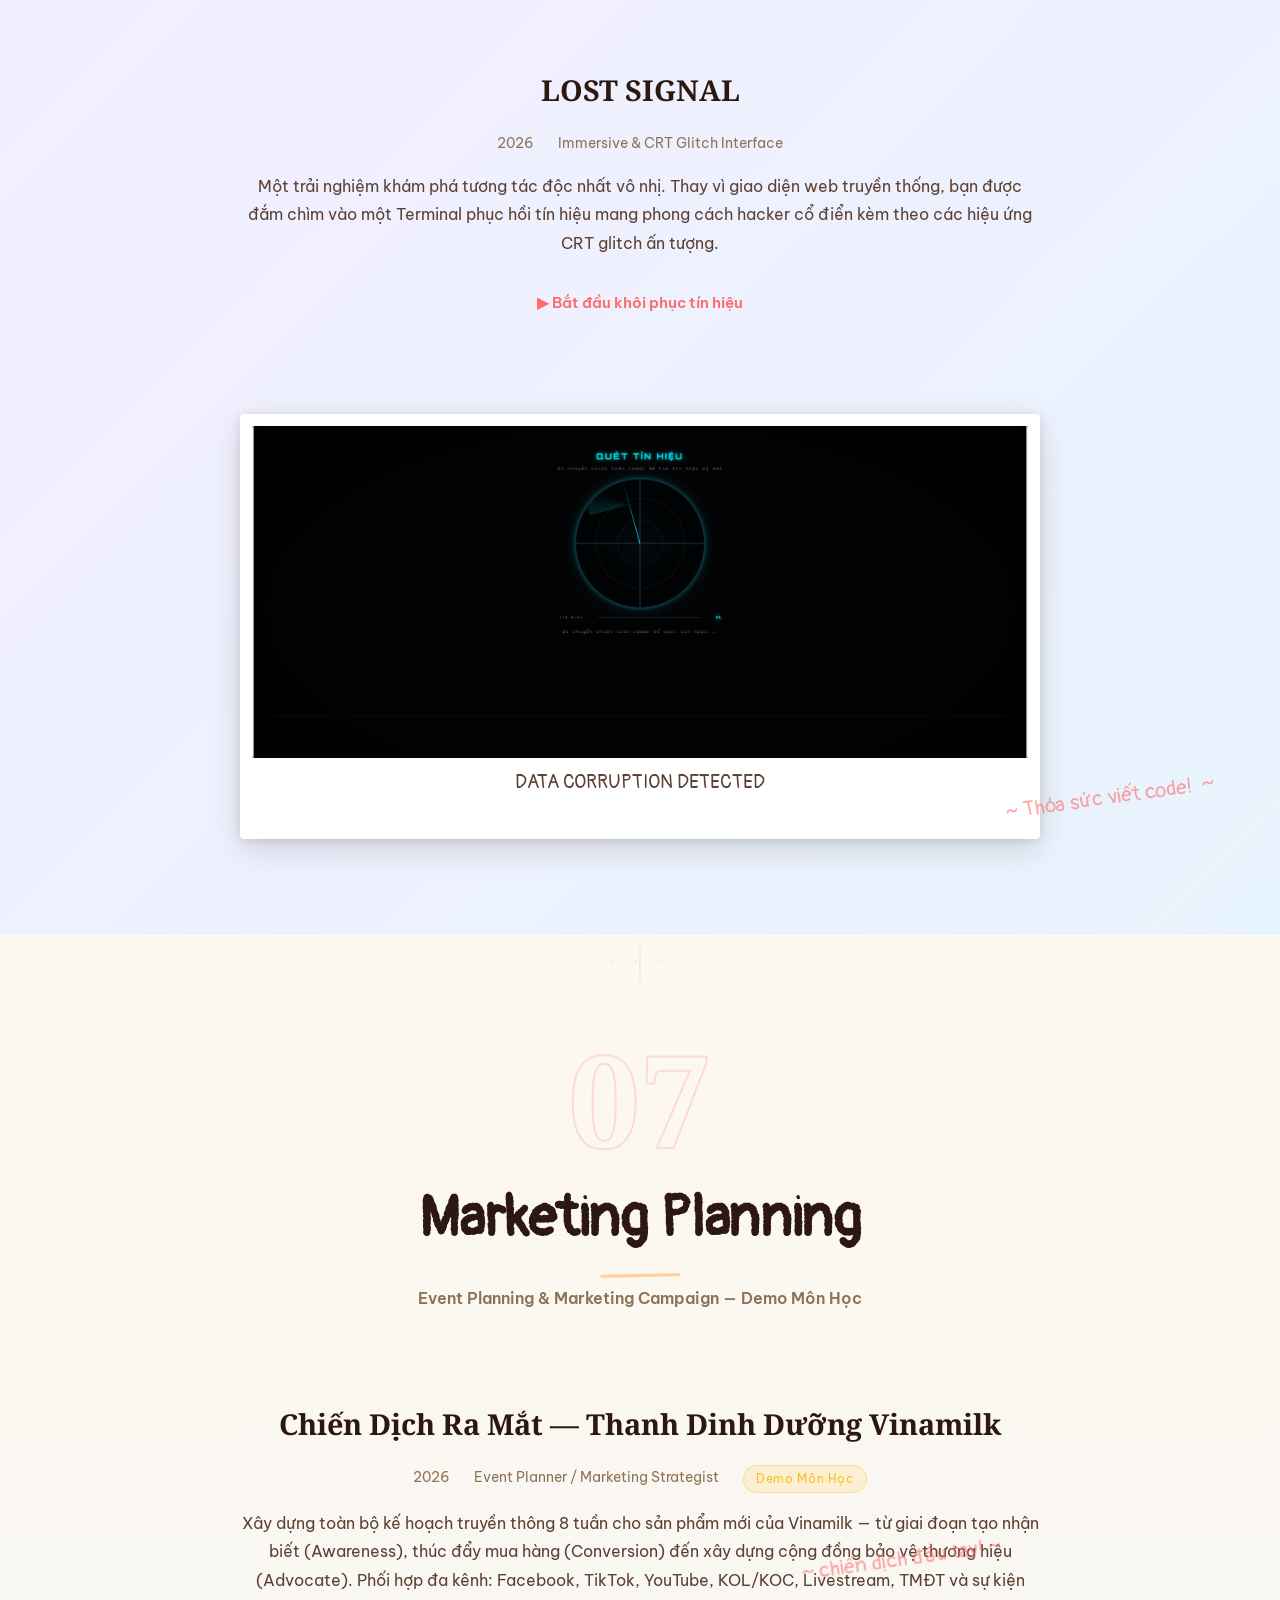
==== commit 7ca59eb8: "feat: Chapter 08 - Game Godot - Add demo.mp4 video + 6 game skills" ====
--- a/index.html
+++ b/index.html
@@ -56,6 +56,7 @@
       <li><a href="#chapter-5" class="nav__link" data-chapter="5">Ch.05</a></li>
       <li><a href="#chapter-6" class="nav__link" data-chapter="6">Ch.06</a></li>
       <li><a href="#chapter-7" class="nav__link" data-chapter="7">Ch.07</a></li>
+      <li><a href="#chapter-8" class="nav__link" data-chapter="8">Ch.08</a></li>
       <li><a href="#behind-scenes" class="nav__link" data-chapter="bts">BTS</a></li>
       <li><a href="#credits" class="nav__link" data-chapter="credits">Credits</a></li>
     </ul>
@@ -1140,6 +1141,595 @@
       <span class="annotation-text">chiến dịch đầu tay!</span>
     </div>
   </section>
+
+  <!-- ============================================ -->
+  <!-- SECTION: CHAPTER 08 - GAME DEV WITH GODOT   -->
+  <!-- ============================================ -->
+  <section class="section chapter" id="chapter-8" data-chapter="8">
+    <div class="chapter__header">
+      <span class="chapter__number">08</span>
+      <h2 class="chapter__title">Làm Game</h2>
+      <span class="chapter__genre">Game Development — Godot Engine</span>
+    </div>
+
+    <div class="chapter__content chapter__content--stacked">
+      <div class="chapter__info" style="text-align: center; max-width: 860px; padding-bottom: 0;">
+        <h3 class="chapter__project-name">PickMiUp — Casual Pickup Game</h3>
+        <div class="chapter__meta" style="justify-content: center;">
+          <span class="chapter__year">2025 – 2026</span>
+          <span class="chapter__role">Game Developer / Designer</span>
+          <span class="chapter__role" style="background: rgba(139,92,246,0.15); color: #a78bfa; border: 1px solid rgba(139,92,246,0.35); border-radius: 20px; padding: 2px 12px; font-size: 0.78rem; letter-spacing: 0.05em;">Godot 4</span>
+        </div>
+        <p class="chapter__synopsis">
+          <em>PickMiUp</em> là một tựa game casual 2D được phát triển bằng <strong>Godot Engine</strong> — nơi người chơi
+          điều khiển một tài xế nhỏ xinh, chạy khắp thành phố để đón và trả khách đúng điểm dừng.
+          Game kết hợp cơ chế <strong>nhặt & giao (pick-up & drop-off)</strong> nhịp nhàng với bản đồ pixel art
+          đáng yêu, thử thách người chơi hoàn thành nhiều cuốc xe trong thời gian giới hạn.
+        </p>
+        <div class="chapter__tags" style="justify-content: center;">
+          <span class="tag">Godot 4</span>
+          <span class="tag">GDScript</span>
+          <span class="tag">2D Pixel Art</span>
+          <span class="tag">Casual Game</span>
+          <span class="tag">Tilemap</span>
+          <span class="tag">Game Design</span>
+        </div>
+      </div>
+
+      <!-- Feature Cards Grid -->
+      <div class="pickmiup-features" style="grid-column: 1 / -1;">
+
+        <div class="pickmiup-card">
+          <div class="pickmiup-card__icon">🚗</div>
+          <h4 class="pickmiup-card__title">Cơ Chế Pickup</h4>
+          <p class="pickmiup-card__desc">
+            Tài xế di chuyển trên lưới bản đồ, đón khách tại các điểm màu sắc chỉ định và chở đến đúng điểm đến trước khi hết giờ.
+          </p>
+        </div>
+
+        <div class="pickmiup-card">
+          <div class="pickmiup-card__icon">🗺️</div>
+          <h4 class="pickmiup-card__title">Thiết Kế Tilemap</h4>
+          <p class="pickmiup-card__desc">
+            Bản đồ được xây dựng bằng hệ thống <strong>TileMap</strong> của Godot — các khu phố, con đường và địa điểm đặc trưng được bố trí ngẫu nhiên qua từng màn.
+          </p>
+        </div>
+
+        <div class="pickmiup-card">
+          <div class="pickmiup-card__icon">⏱️</div>
+          <h4 class="pickmiup-card__title">Race Against Time</h4>
+          <p class="pickmiup-card__desc">
+            Hệ thống đếm ngược tạo áp lực cho người chơi — mỗi cuốc xe hoàn thành đúng hạn sẽ cộng điểm và kéo dài thời gian.
+          </p>
+        </div>
+
+        <div class="pickmiup-card">
+          <div class="pickmiup-card__icon">🎮</div>
+          <h4 class="pickmiup-card__title">GDScript & Signals</h4>
+          <p class="pickmiup-card__desc">
+            Toàn bộ logic game được lập trình bằng <strong>GDScript</strong>, ứng dụng hệ thống Signal của Godot để điều phối sự kiện đón/trả khách và cập nhật UI.
+          </p>
+        </div>
+
+        <div class="pickmiup-card">
+          <div class="pickmiup-card__icon">🎨</div>
+          <h4 class="pickmiup-card__title">Pixel Art Style</h4>
+          <p class="pickmiup-card__desc">
+            Phong cách đồ họa pixel art dễ thương, bảng màu tươi sáng (teal, coral, vàng) mang lại cảm giác casual và thân thiện với mọi lứa tuổi.
+          </p>
+        </div>
+
+        <div class="pickmiup-card">
+          <div class="pickmiup-card__icon">📱</div>
+          <h4 class="pickmiup-card__title">Cross-Platform</h4>
+          <p class="pickmiup-card__desc">
+            Được thiết kế hướng tới xuất bản đa nền tảng (PC & Mobile). Godot 4 cho phép export nhanh chóng sang Android, Web và Desktop.
+          </p>
+        </div>
+
+      </div>
+
+      <!-- Video Demo -->
+      <div style="grid-column: 1 / -1; display: flex; justify-content: center; margin-top: var(--space-xl);">
+        <div class="pickmiup-video-wrap">
+          <div class="pickmiup-video-frame">
+            <video
+              id="pickmiup-demo-video"
+              src="game/demo.mp4"
+              loop
+              muted
+              playsinline
+              preload="metadata"
+              poster=""
+              class="pickmiup-video"
+            ></video>
+            <!-- play overlay -->
+            <div class="pickmiup-video-overlay" id="pickmiup-video-overlay">
+              <button class="pickmiup-play-btn" id="pickmiup-play-btn" aria-label="Phát video demo">
+                <span class="pickmiup-play-icon">▶</span>
+              </button>
+              <span class="pickmiup-video-hint">Nhấn để xem gameplay</span>
+            </div>
+            <!-- Corner badge -->
+            <div class="pickmiup-badge">🎮 GAMEPLAY</div>
+          </div>
+          <p class="pickmiup-preview__caption">Video demo gameplay thực tế — PickMiUp (Godot 4)</p>
+        </div>
+      </div>
+
+      <!-- Game Skills -->
+      <div style="grid-column: 1 / -1; margin-top: var(--space-xl);">
+        <h4 class="pickmiup-skills-title">KỸ NĂNG GAME DEVELOPMENT</h4>
+        <div class="pickmiup-skills-grid">
+
+          <div class="pickmiup-skill-item">
+            <div class="pickmiup-skill-header">
+              <span class="pickmiup-skill-icon">🔷</span>
+              <span class="pickmiup-skill-name">Lập trình Godot</span>
+              <span class="pickmiup-skill-pct">80%</span>
+            </div>
+            <div class="pickmiup-skill-bar"><div class="pickmiup-skill-fill" style="--pct: 80%; --clr: #7c3aed;"></div></div>
+            <p class="pickmiup-skill-desc">Sử dụng Godot 4 để xây dựng game 2D — từ scene management, collision, animation đến export đa nền tảng.</p>
+          </div>
+
+          <div class="pickmiup-skill-item">
+            <div class="pickmiup-skill-header">
+              <span class="pickmiup-skill-icon">🕹️</span>
+              <span class="pickmiup-skill-name">Thiết kế Gameplay</span>
+              <span class="pickmiup-skill-pct">75%</span>
+            </div>
+            <div class="pickmiup-skill-bar"><div class="pickmiup-skill-fill" style="--pct: 75%; --clr: #0891b2;"></div></div>
+            <p class="pickmiup-skill-desc">Tư duy thiết kế level, cân bằng độ khó (difficulty curve), cơ chế phần thưởng và trải nghiệm người chơi (UX trong game).</p>
+          </div>
+
+          <div class="pickmiup-skill-item">
+            <div class="pickmiup-skill-header">
+              <span class="pickmiup-skill-icon">🔄</span>
+              <span class="pickmiup-skill-name">Core Loop Design</span>
+              <span class="pickmiup-skill-pct">70%</span>
+            </div>
+            <div class="pickmiup-skill-bar"><div class="pickmiup-skill-fill" style="--pct: 70%; --clr: #10b981;"></div></div>
+            <p class="pickmiup-skill-desc">Thiết kế vòng lặp gameplay cốt lõi: <em>Đón khách → Di chuyển → Giao khách → Nhận điểm → Tăng áp lực</em> — tạo ra sức hút liên tục cho người chơi.</p>
+          </div>
+
+          <div class="pickmiup-skill-item">
+            <div class="pickmiup-skill-header">
+              <span class="pickmiup-skill-icon">📝</span>
+              <span class="pickmiup-skill-name">GDScript</span>
+              <span class="pickmiup-skill-pct">78%</span>
+            </div>
+            <div class="pickmiup-skill-bar"><div class="pickmiup-skill-fill" style="--pct: 78%; --clr: #f59e0b;"></div></div>
+            <p class="pickmiup-skill-desc">Lập trình logic game bằng GDScript — xử lý input, signal systems, state machines cho nhân vật và AI đơn giản.</p>
+          </div>
+
+          <div class="pickmiup-skill-item">
+            <div class="pickmiup-skill-header">
+              <span class="pickmiup-skill-icon">🗺️</span>
+              <span class="pickmiup-skill-name">Level & TileMap Design</span>
+              <span class="pickmiup-skill-pct">72%</span>
+            </div>
+            <div class="pickmiup-skill-bar"><div class="pickmiup-skill-fill" style="--pct: 72%; --clr: #be185d;"></div></div>
+            <p class="pickmiup-skill-desc">Dựng bản đồ bằng TileMap, bố trí vật thể, spawn điểm đón/trả khách và tuning gameplay flow qua từng màn chơi.</p>
+          </div>
+
+          <div class="pickmiup-skill-item">
+            <div class="pickmiup-skill-header">
+              <span class="pickmiup-skill-icon">🎨</span>
+              <span class="pickmiup-skill-name">Game Art & UI</span>
+              <span class="pickmiup-skill-pct">68%</span>
+            </div>
+            <div class="pickmiup-skill-bar"><div class="pickmiup-skill-fill" style="--pct: 68%; --clr: #a78bfa;"></div></div>
+            <p class="pickmiup-skill-desc">Thiết kế sprite pixel art, HUD in-game, màn hình menu và hiệu ứng visual feedback cho người chơi.</p>
+          </div>
+
+        </div>
+      </div>
+
+      <!-- Tech Stack -->
+      <div style="grid-column: 1 / -1; text-align: center; margin-top: var(--space-xl);">
+        <h4 style="font-family: 'Pangolin', cursive; font-size: 1.1rem; opacity: 0.7; margin-bottom: var(--space-md); letter-spacing: 0.08em;">TECH STACK</h4>
+        <div class="pickmiup-techstack">
+          <div class="pickmiup-tech">
+            <div class="pickmiup-tech__icon">🔷</div>
+            <span class="pickmiup-tech__name">Godot 4</span>
+            <span class="pickmiup-tech__sub">Engine</span>
+          </div>
+          <div class="pickmiup-tech">
+            <div class="pickmiup-tech__icon">📝</div>
+            <span class="pickmiup-tech__name">GDScript</span>
+            <span class="pickmiup-tech__sub">Language</span>
+          </div>
+          <div class="pickmiup-tech">
+            <div class="pickmiup-tech__icon">🗺️</div>
+            <span class="pickmiup-tech__name">TileMap</span>
+            <span class="pickmiup-tech__sub">Level Design</span>
+          </div>
+          <div class="pickmiup-tech">
+            <div class="pickmiup-tech__icon">🎵</div>
+            <span class="pickmiup-tech__name">AudioStream</span>
+            <span class="pickmiup-tech__sub">Sound</span>
+          </div>
+          <div class="pickmiup-tech">
+            <div class="pickmiup-tech__icon">✨</div>
+            <span class="pickmiup-tech__name">Particles2D</span>
+            <span class="pickmiup-tech__sub">VFX</span>
+          </div>
+          <div class="pickmiup-tech">
+            <div class="pickmiup-tech__icon">📦</div>
+            <span class="pickmiup-tech__name">Scenes & Nodes</span>
+            <span class="pickmiup-tech__sub">Architecture</span>
+          </div>
+        </div>
+      </div>
+
+    </div>
+
+    <div class="chapter__annotation" aria-hidden="true" style="top: 15%; left: 4%;">
+      <span class="annotation-text">pixel art + code ✨</span>
+    </div>
+  </section>
+
+  <!-- ===== CSS STYLES FOR CHAPTER 08 ===== -->
+  <style>
+    /* PickMiUp Feature Cards */
+    .pickmiup-features {
+      display: grid;
+      grid-template-columns: repeat(3, 1fr);
+      gap: 1.2rem;
+      max-width: 960px;
+      margin: var(--space-xl) auto 0;
+    }
+    @media (max-width: 900px) {
+      .pickmiup-features { grid-template-columns: repeat(2, 1fr); }
+    }
+    @media (max-width: 580px) {
+      .pickmiup-features { grid-template-columns: 1fr; }
+    }
+    .pickmiup-card {
+      background: linear-gradient(135deg, rgba(139,92,246,0.08) 0%, rgba(99,102,241,0.05) 100%);
+      border: 1px solid rgba(139,92,246,0.2);
+      border-radius: 18px;
+      padding: 1.6rem 1.4rem;
+      display: flex;
+      flex-direction: column;
+      gap: 0.6rem;
+      transition: transform 0.3s ease, border-color 0.3s ease, box-shadow 0.3s ease;
+    }
+    .pickmiup-card:hover {
+      transform: translateY(-6px);
+      border-color: rgba(139,92,246,0.5);
+      box-shadow: 0 12px 32px rgba(139,92,246,0.18);
+    }
+    .pickmiup-card__icon {
+      font-size: 2rem;
+      line-height: 1;
+    }
+    .pickmiup-card__title {
+      font-size: 1rem;
+      font-weight: 700;
+      color: #a78bfa;
+      margin: 0;
+    }
+    .pickmiup-card__desc {
+      font-size: 0.85rem;
+      opacity: 0.8;
+      line-height: 1.6;
+      margin: 0;
+    }
+
+    /* Video Demo */
+    .pickmiup-video-wrap {
+      display: flex;
+      flex-direction: column;
+      align-items: center;
+      gap: 1rem;
+      width: 100%;
+      max-width: 800px;
+    }
+    .pickmiup-video-frame {
+      width: 100%;
+      aspect-ratio: 16/9;
+      border-radius: 18px;
+      overflow: hidden;
+      border: 2px solid rgba(139,92,246,0.5);
+      box-shadow: 0 0 50px rgba(139,92,246,0.3), 0 0 100px rgba(99,102,241,0.12);
+      position: relative;
+      background: #0f0e1a;
+    }
+    .pickmiup-video {
+      width: 100%;
+      height: 100%;
+      object-fit: cover;
+      display: block;
+    }
+    .pickmiup-video-overlay {
+      position: absolute;
+      inset: 0;
+      display: flex;
+      flex-direction: column;
+      align-items: center;
+      justify-content: center;
+      gap: 1rem;
+      background: rgba(10, 8, 30, 0.65);
+      backdrop-filter: blur(4px);
+      transition: opacity 0.4s ease;
+      cursor: pointer;
+    }
+    .pickmiup-video-overlay.hidden {
+      opacity: 0;
+      pointer-events: none;
+    }
+    .pickmiup-play-btn {
+      width: 72px;
+      height: 72px;
+      border-radius: 50%;
+      background: linear-gradient(135deg, #7c3aed, #4f46e5);
+      border: 3px solid rgba(167,139,250,0.6);
+      display: flex;
+      align-items: center;
+      justify-content: center;
+      cursor: pointer;
+      transition: transform 0.3s ease, box-shadow 0.3s ease;
+      box-shadow: 0 0 24px rgba(139,92,246,0.5);
+    }
+    .pickmiup-play-btn:hover {
+      transform: scale(1.12);
+      box-shadow: 0 0 40px rgba(139,92,246,0.8);
+    }
+    .pickmiup-play-icon {
+      font-size: 1.8rem;
+      color: #fff;
+      margin-left: 5px;
+    }
+    .pickmiup-video-hint {
+      font-size: 0.82rem;
+      color: rgba(255,255,255,0.65);
+      letter-spacing: 0.05em;
+    }
+    .pickmiup-badge {
+      position: absolute;
+      top: 14px;
+      right: 14px;
+      background: linear-gradient(135deg, #7c3aed, #4f46e5);
+      color: #fff;
+      font-size: 0.72rem;
+      font-weight: 700;
+      letter-spacing: 0.1em;
+      border-radius: 20px;
+      padding: 4px 12px;
+      box-shadow: 0 4px 12px rgba(124,58,237,0.4);
+      font-family: 'Pangolin', cursive;
+      z-index: 5;
+    }
+    .pickmiup-preview__caption {
+      font-size: 0.8rem;
+      opacity: 0.55;
+      font-style: italic;
+    }
+
+    /* Game Skills */
+    .pickmiup-skills-title {
+      font-family: 'Pangolin', cursive;
+      font-size: 1.1rem;
+      opacity: 0.7;
+      margin-bottom: var(--space-md);
+      letter-spacing: 0.08em;
+      text-align: center;
+    }
+    .pickmiup-skills-grid {
+      display: grid;
+      grid-template-columns: repeat(3, 1fr);
+      gap: 1.4rem;
+      max-width: 980px;
+      margin: 0 auto;
+    }
+    @media (max-width: 900px) {
+      .pickmiup-skills-grid { grid-template-columns: repeat(2, 1fr); }
+    }
+    @media (max-width: 580px) {
+      .pickmiup-skills-grid { grid-template-columns: 1fr; }
+    }
+    .pickmiup-skill-item {
+      background: rgba(255,255,255,0.03);
+      border: 1px solid rgba(255,255,255,0.08);
+      border-radius: 16px;
+      padding: 1.4rem 1.2rem;
+      display: flex;
+      flex-direction: column;
+      gap: 0.7rem;
+      transition: transform 0.3s ease, border-color 0.3s ease;
+    }
+    .pickmiup-skill-item:hover {
+      transform: translateY(-5px);
+      border-color: rgba(139,92,246,0.35);
+    }
+    .pickmiup-skill-header {
+      display: flex;
+      align-items: center;
+      gap: 0.6rem;
+    }
+    .pickmiup-skill-icon { font-size: 1.2rem; }
+    .pickmiup-skill-name {
+      font-size: 0.9rem;
+      font-weight: 700;
+      flex: 1;
+    }
+    .pickmiup-skill-pct {
+      font-size: 0.8rem;
+      font-weight: 700;
+      color: #a78bfa;
+      font-family: 'Pangolin', cursive;
+    }
+    .pickmiup-skill-bar {
+      height: 6px;
+      border-radius: 99px;
+      background: rgba(255,255,255,0.08);
+      overflow: hidden;
+    }
+    .pickmiup-skill-fill {
+      height: 100%;
+      width: var(--pct);
+      background: var(--clr);
+      border-radius: 99px;
+      animation: skill-grow 1.2s cubic-bezier(0.4,0,0.2,1) both;
+    }
+    @keyframes skill-grow {
+      from { width: 0; }
+      to   { width: var(--pct); }
+    }
+    .pickmiup-skill-desc {
+      font-size: 0.78rem;
+      opacity: 0.72;
+      line-height: 1.6;
+      margin: 0;
+    }
+
+    /* City scene */
+    .pickmiup-city {
+      position: absolute;
+      inset: 0;
+      overflow: hidden;
+    }
+    .pickmiup-road {
+      position: absolute;
+      background: rgba(255,255,255,0.07);
+    }
+    .pickmiup-road--h {
+      left: 0; right: 0;
+      top: 50%; transform: translateY(-50%);
+      height: 14%;
+    }
+    .pickmiup-road--v {
+      top: 0; bottom: 0;
+      left: 48%; transform: translateX(-50%);
+      width: 8%;
+    }
+    .pickmiup-building {
+      position: absolute;
+      left: var(--bx);
+      top: var(--by);
+      width: var(--bw);
+      height: var(--bh);
+      background: var(--bc);
+      border-radius: 4px 4px 0 0;
+      opacity: 0.75;
+      box-shadow: inset -3px 0 6px rgba(0,0,0,0.3);
+    }
+    .pickmiup-building::after {
+      content: '';
+      position: absolute;
+      left: 0; right: 0; top: 0;
+      height: 25%;
+      background: rgba(255,255,255,0.12);
+    }
+    .pickmiup-point {
+      position: absolute;
+      width: 28px;
+      height: 28px;
+      border-radius: 50%;
+      display: flex;
+      align-items: center;
+      justify-content: center;
+      font-size: 0.7rem;
+      font-weight: 900;
+      animation: pm-pulse 2s ease-in-out infinite;
+      z-index: 5;
+    }
+    .pickmiup-point--a { background: #f59e0b; color: #1c1410; }
+    .pickmiup-point--b { background: #10b981; color: #fff; animation-delay: 0.5s; }
+    .pickmiup-point--c { background: #ef4444; color: #fff; animation-delay: 1s; }
+    @keyframes pm-pulse {
+      0%, 100% { transform: scale(1); box-shadow: 0 0 0 0 currentColor; }
+      50% { transform: scale(1.12); box-shadow: 0 0 12px 4px rgba(255,255,255,0.15); }
+    }
+    .pickmiup-passenger {
+      position: absolute;
+      font-size: 1.2rem;
+      z-index: 4;
+      animation: pm-bob 1.6s ease-in-out infinite;
+    }
+    @keyframes pm-bob {
+      0%, 100% { transform: translateY(0); }
+      50% { transform: translateY(-5px); }
+    }
+    .pickmiup-car {
+      position: absolute;
+      font-size: 1.6rem;
+      z-index: 10;
+      left: 45%;
+      top: 46%;
+      animation: pm-drive 5s ease-in-out infinite alternate;
+      filter: drop-shadow(0 4px 8px rgba(0,0,0,0.4));
+    }
+    @keyframes pm-drive {
+      0%   { left: 20%; top: 46%; }
+      25%  { left: 45%; top: 46%; }
+      50%  { left: 45%; top: 20%; }
+      75%  { left: 65%; top: 20%; }
+      100% { left: 65%; top: 60%; }
+    }
+
+    /* HUD */
+    .pickmiup-hud {
+      position: absolute;
+      top: 0; left: 0; right: 0;
+      display: flex;
+      justify-content: space-between;
+      align-items: center;
+      background: rgba(0,0,0,0.55);
+      backdrop-filter: blur(8px);
+      padding: 0.5rem 1.2rem;
+      z-index: 20;
+    }
+    .pickmiup-hud__item {
+      display: flex;
+      flex-direction: column;
+      align-items: center;
+      gap: 0.1rem;
+    }
+    .pickmiup-hud__label {
+      font-size: 0.55rem;
+      letter-spacing: 0.15em;
+      opacity: 0.6;
+      font-family: 'Pangolin', cursive;
+    }
+    .pickmiup-hud__val {
+      font-size: 1.1rem;
+      font-weight: 800;
+      color: #fff;
+      font-family: 'Pangolin', cursive;
+    }
+    .pickmiup-hud__val--timer {
+      color: #fbbf24;
+    }
+
+    /* Tech Stack */
+    .pickmiup-techstack {
+      display: flex;
+      flex-wrap: wrap;
+      justify-content: center;
+      gap: 1.2rem;
+    }
+    .pickmiup-tech {
+      display: flex;
+      flex-direction: column;
+      align-items: center;
+      gap: 0.4rem;
+      background: rgba(255,255,255,0.04);
+      border: 1px solid rgba(255,255,255,0.08);
+      border-radius: 14px;
+      padding: 1.2rem 1.4rem;
+      min-width: 110px;
+      transition: transform 0.3s ease, background 0.3s ease;
+    }
+    .pickmiup-tech:hover {
+      transform: translateY(-5px);
+      background: rgba(139,92,246,0.12);
+    }
+    .pickmiup-tech__icon { font-size: 1.8rem; }
+    .pickmiup-tech__name { font-size: 0.85rem; font-weight: 700; }
+    .pickmiup-tech__sub  { font-size: 0.7rem; opacity: 0.55; }
+  </style>
 
   <!-- ===== MODAL XEM KẾ HOẠCH ===== -->
   <div class="tcsk-modal" id="tcsk-modal" role="dialog" aria-modal="true" aria-label="Xem kế hoạch">
@@ -2138,6 +2728,32 @@
   <script src="js/chapters.js"></script>
   <script src="js/main.js"></script>
 
+  <!-- PickMiUp Video Player Script -->
+  <script>
+    (function() {
+      const overlay = document.getElementById('pickmiup-video-overlay');
+      const playBtn = document.getElementById('pickmiup-play-btn');
+      const video   = document.getElementById('pickmiup-demo-video');
+      if (!overlay || !video) return;
+
+      function togglePlay() {
+        if (video.paused) {
+          video.play();
+          overlay.classList.add('hidden');
+        } else {
+          video.pause();
+          overlay.classList.remove('hidden');
+        }
+      }
+
+      overlay.addEventListener('click', togglePlay);
+      // Khi video kết thúc, hiện lại overlay
+      video.addEventListener('ended', function() {
+        overlay.classList.remove('hidden');
+      });
+    })();
+  </script>
+
 </body>
 
 </html>
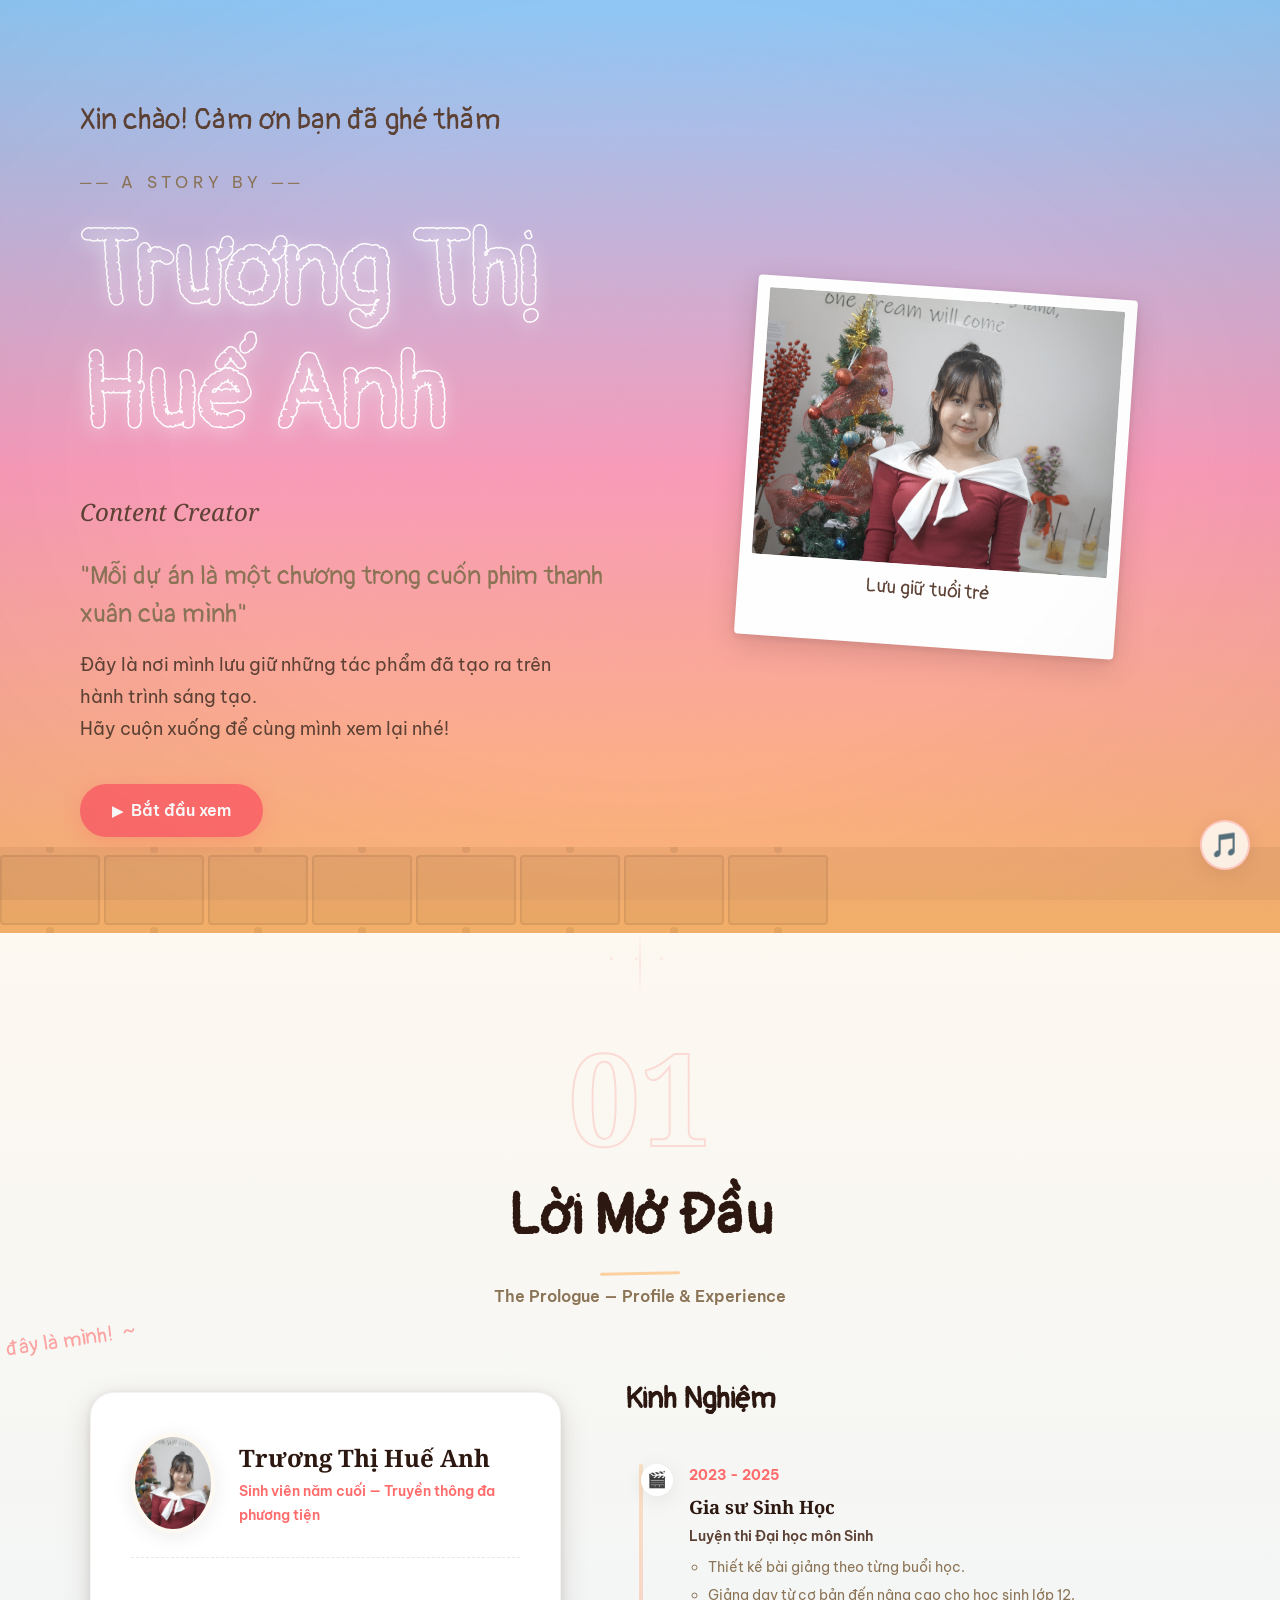
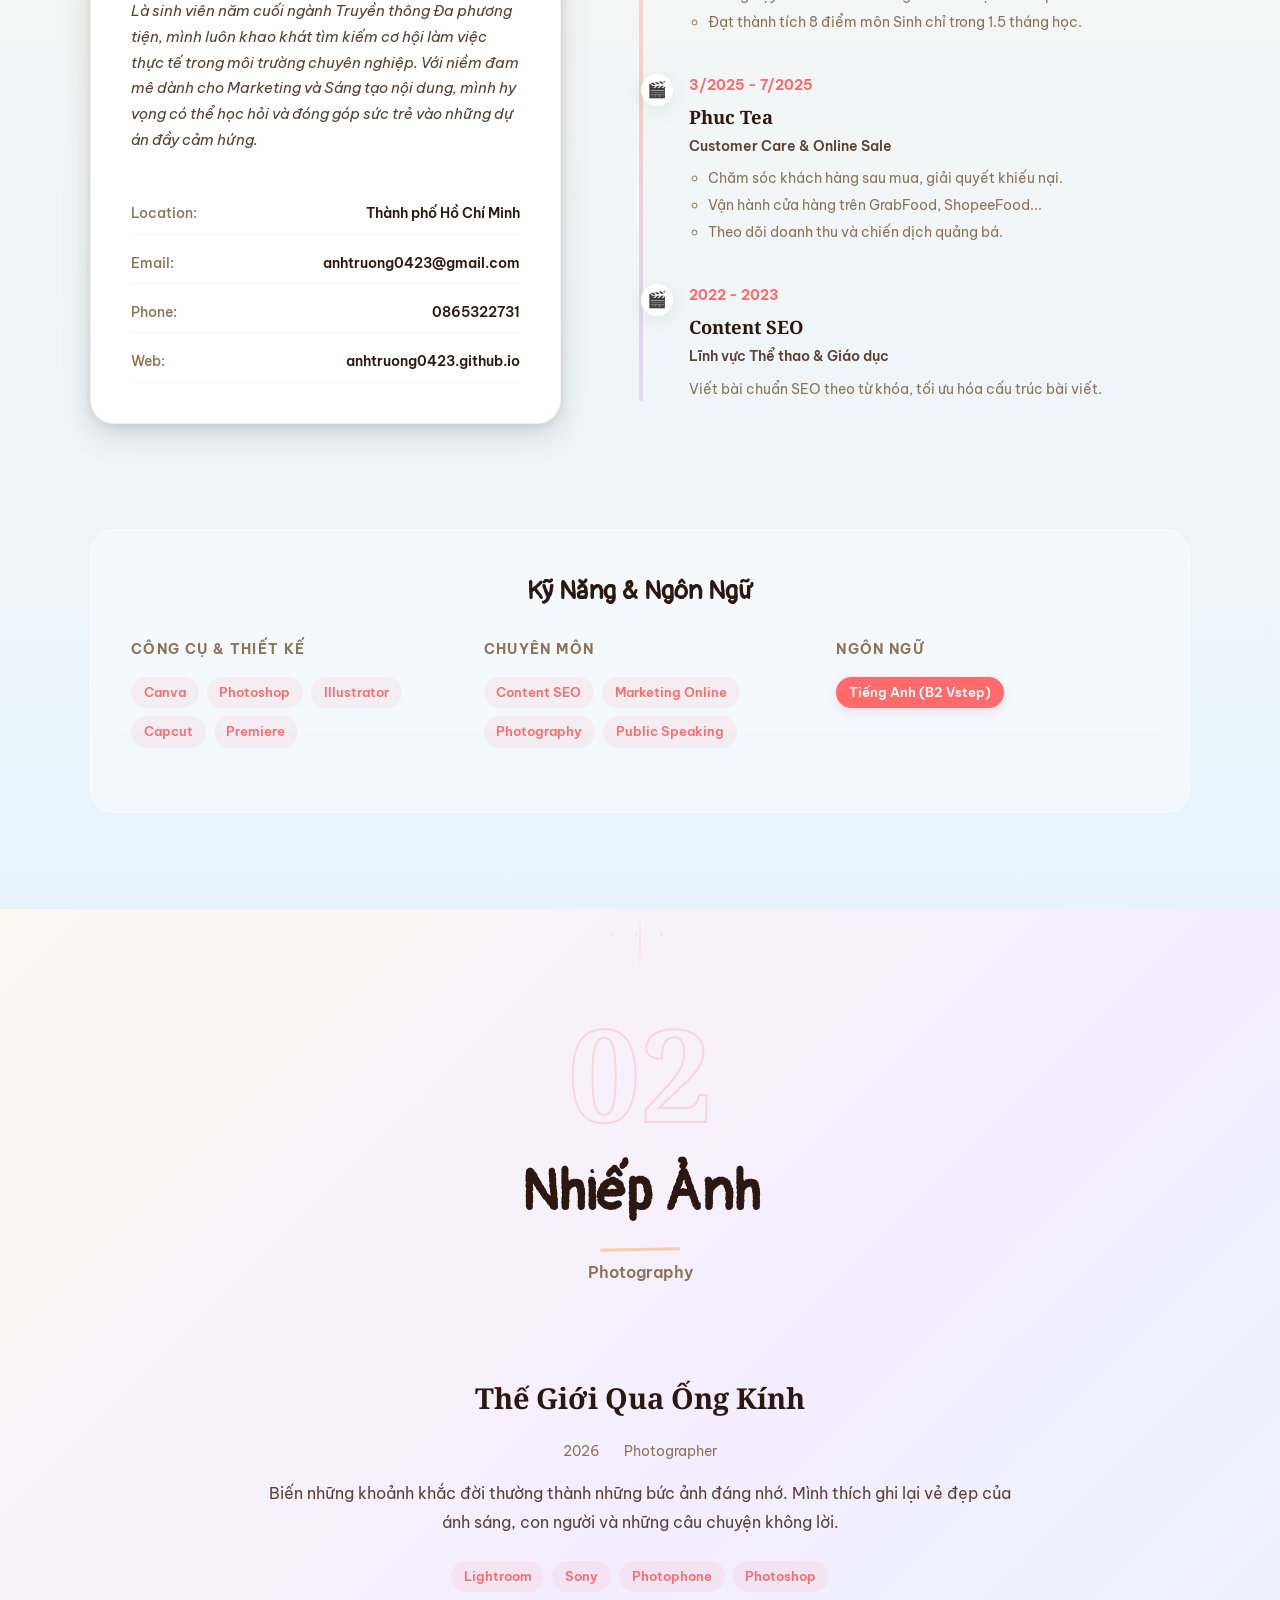
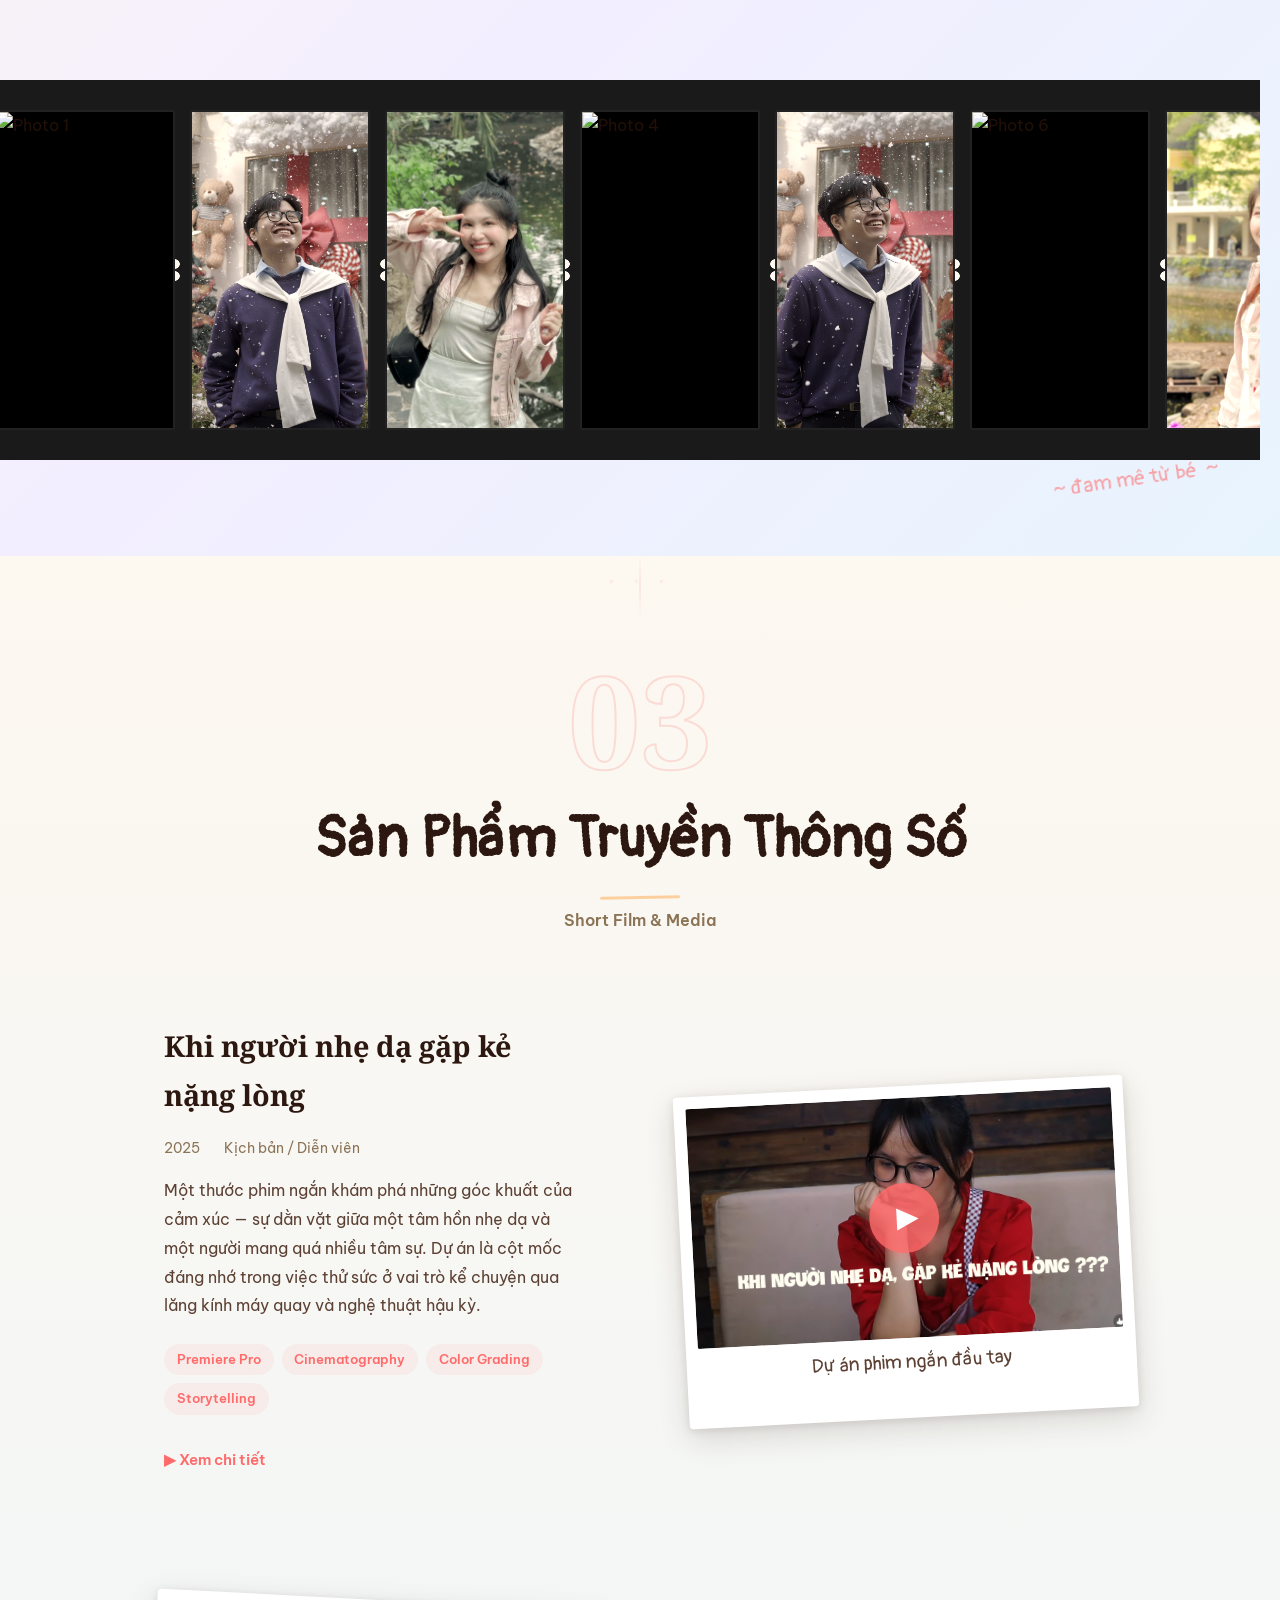
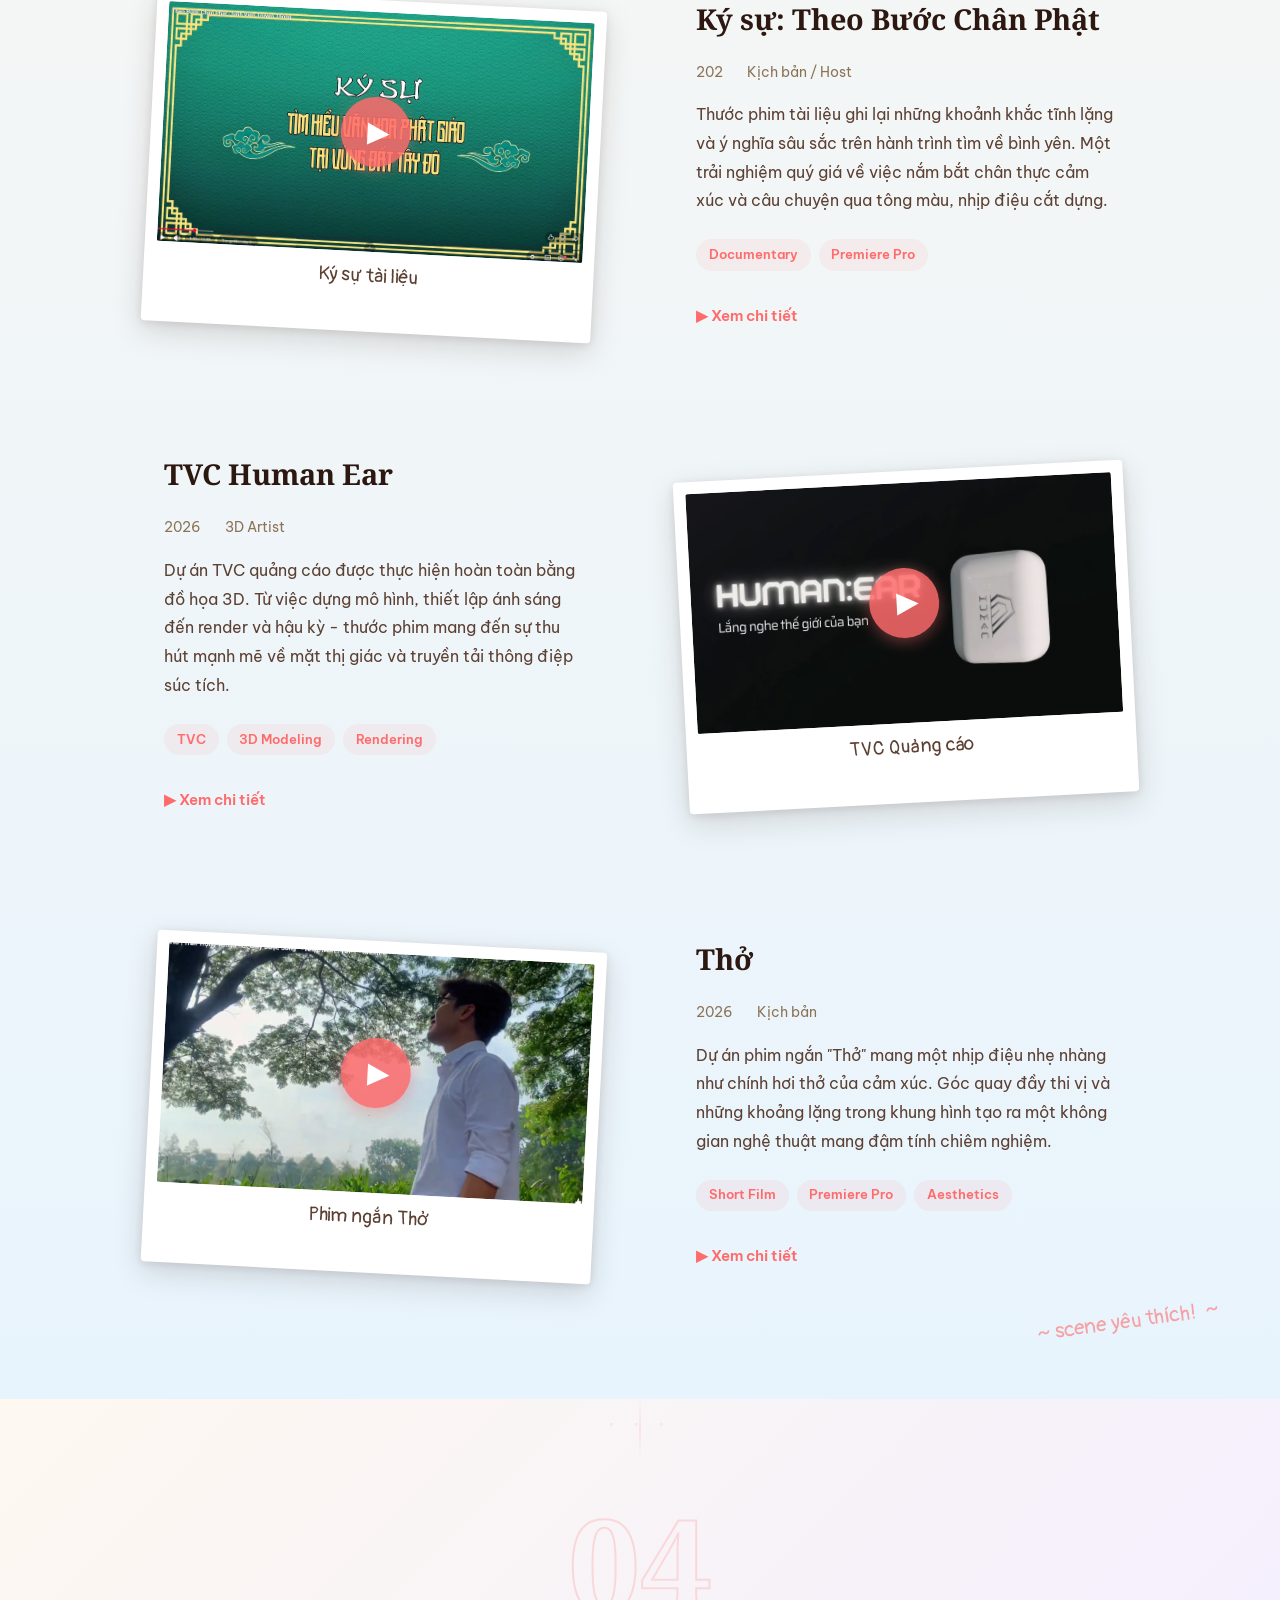
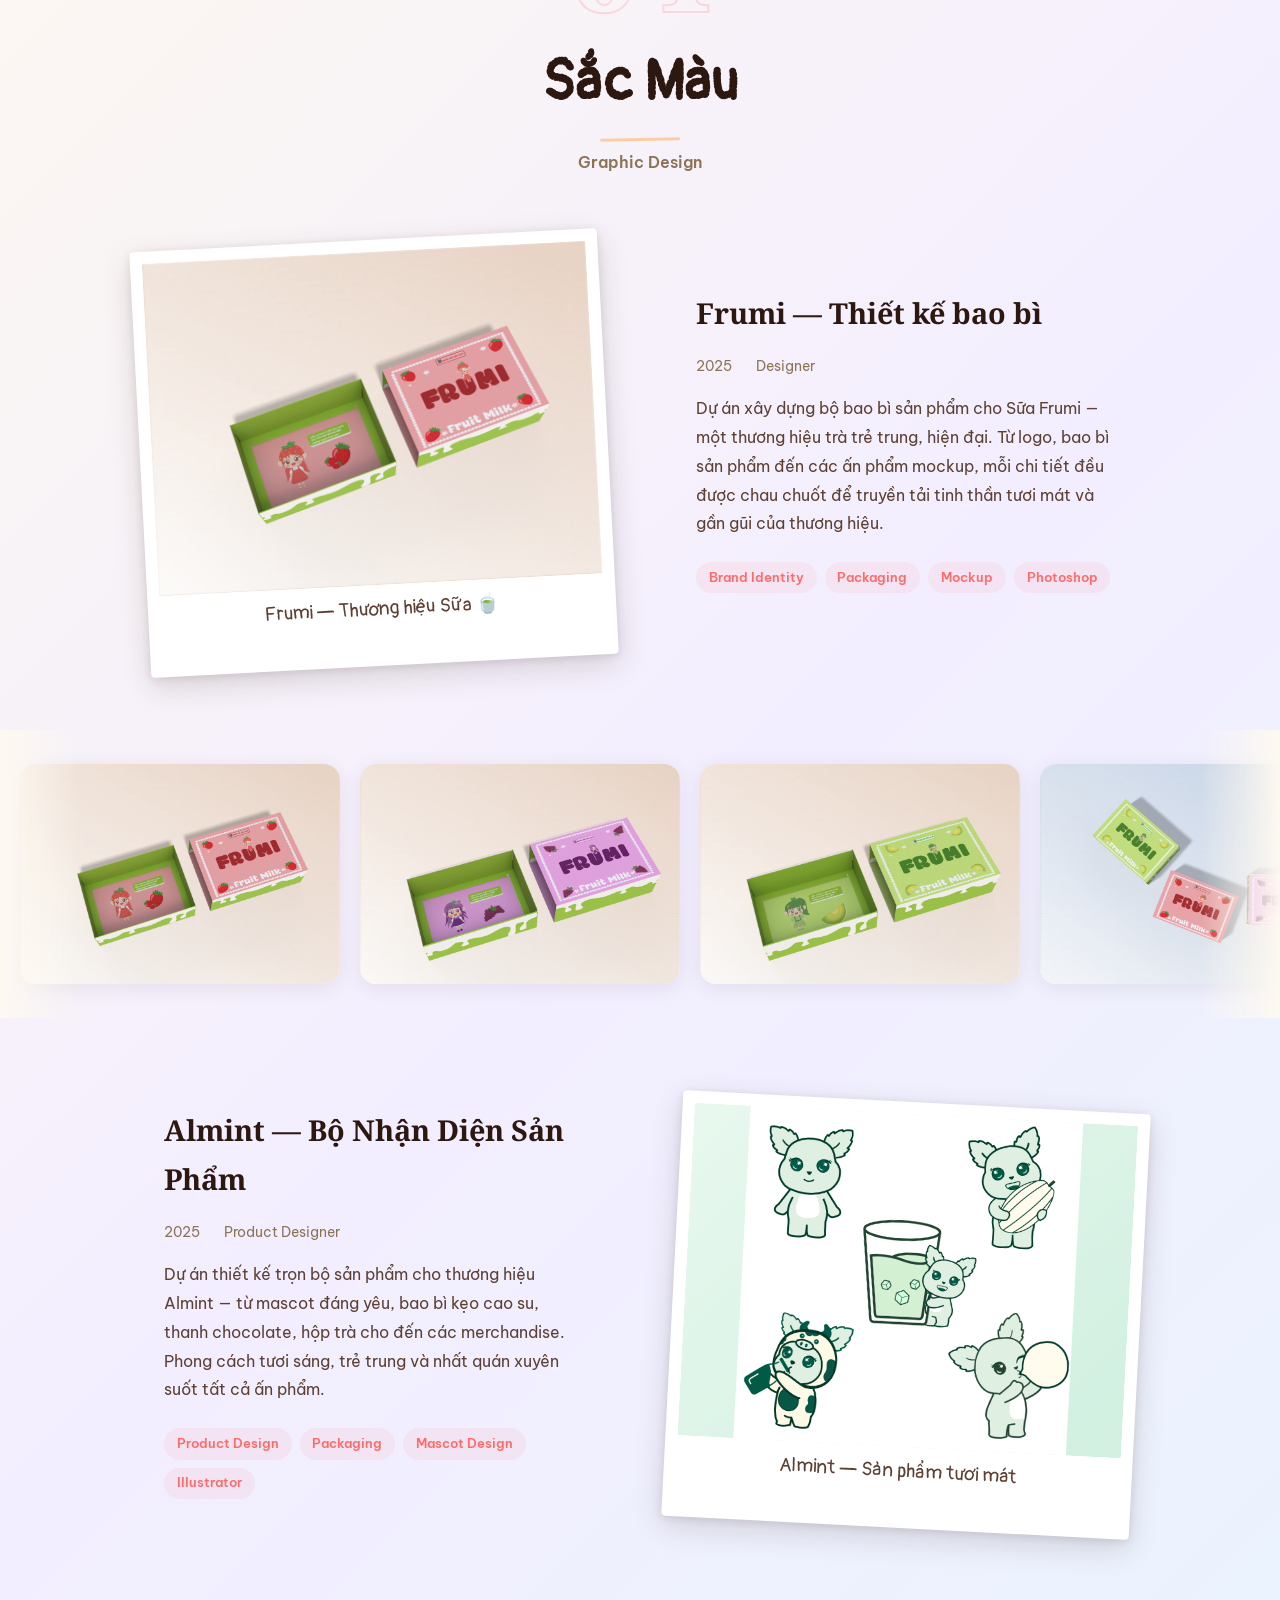
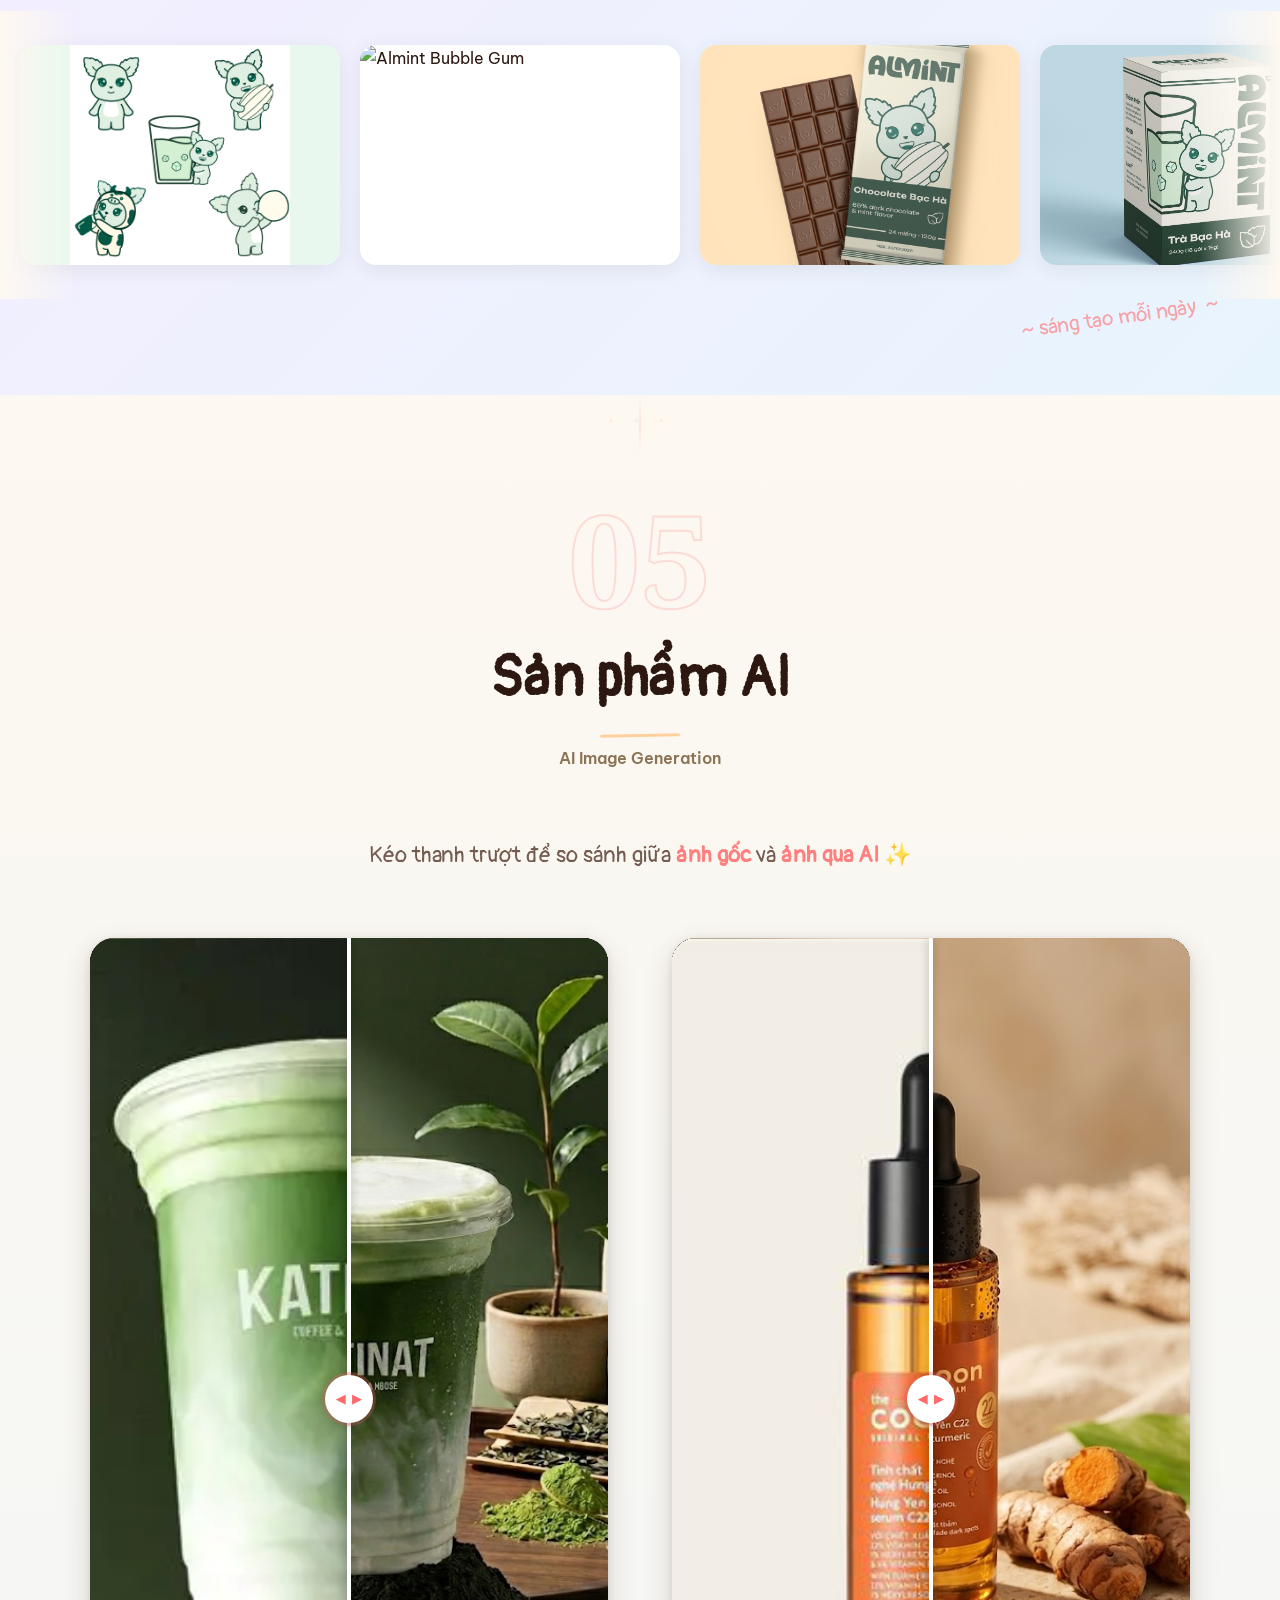
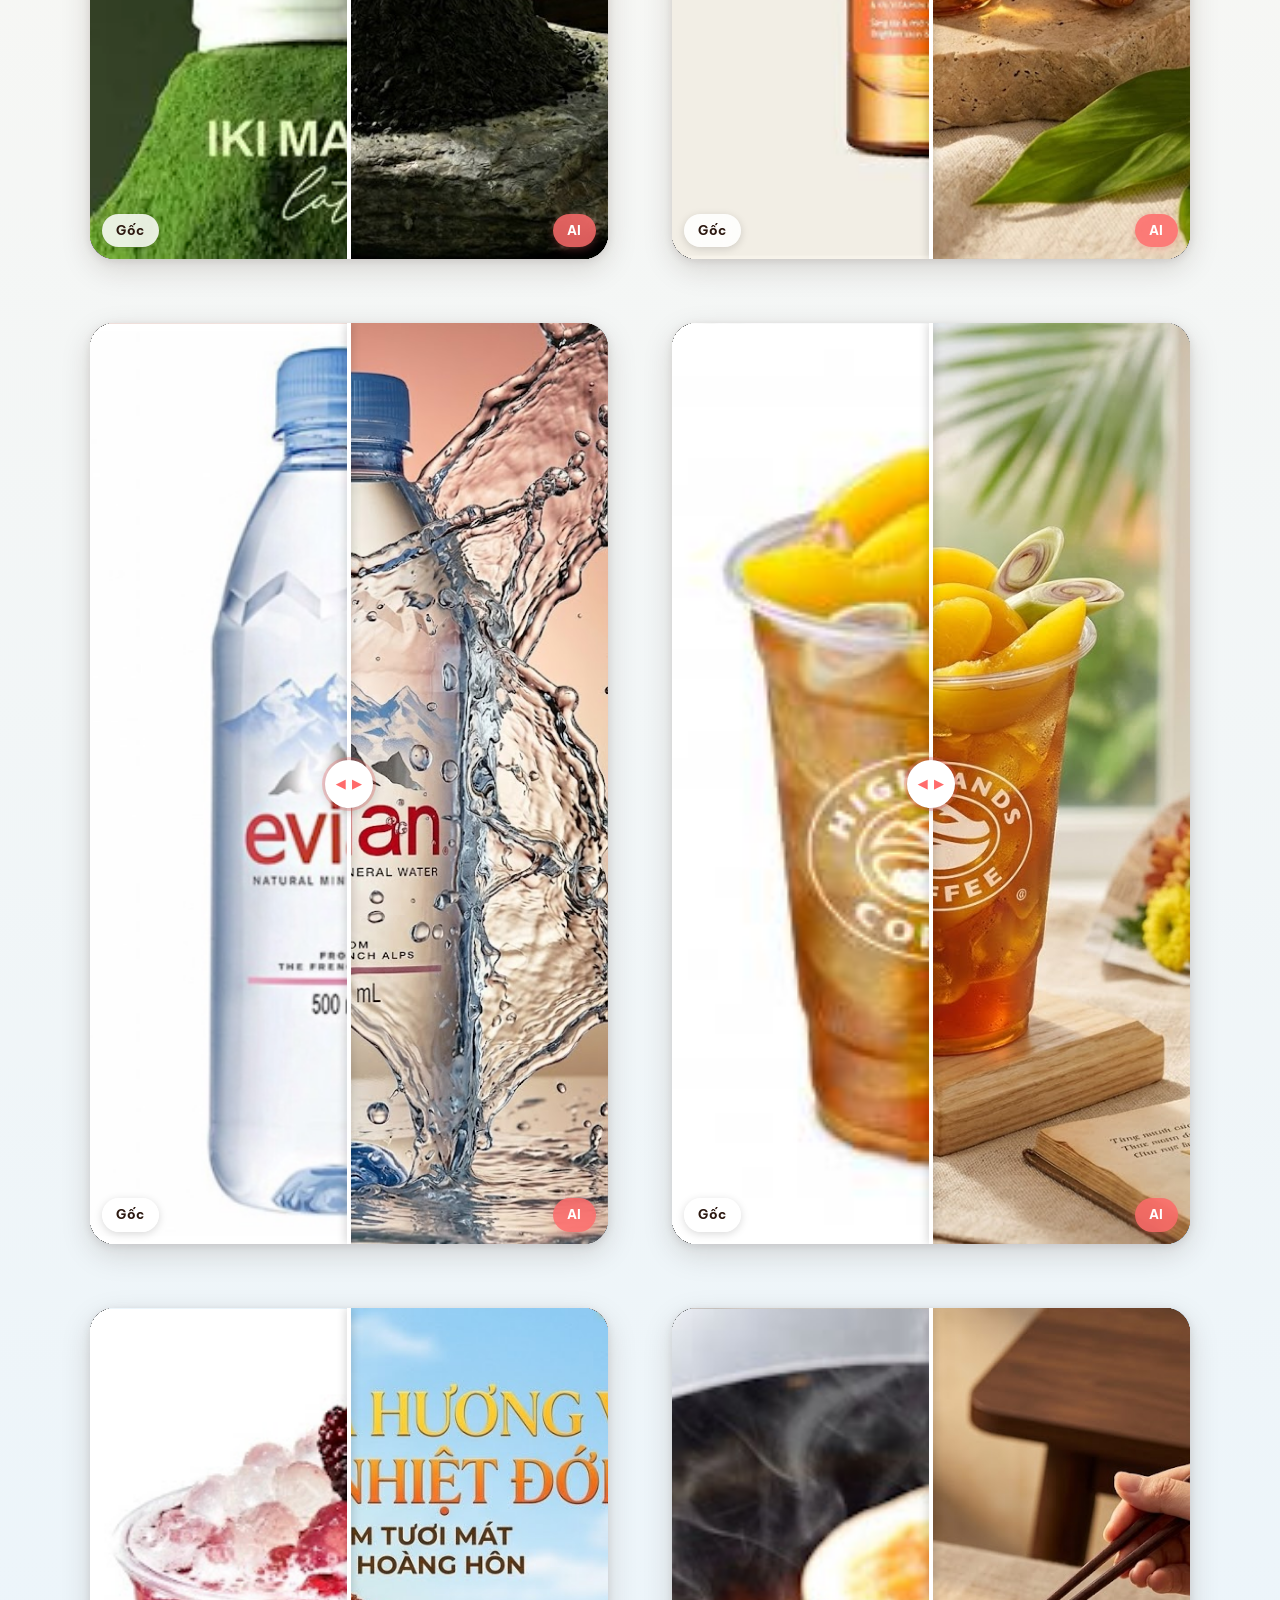
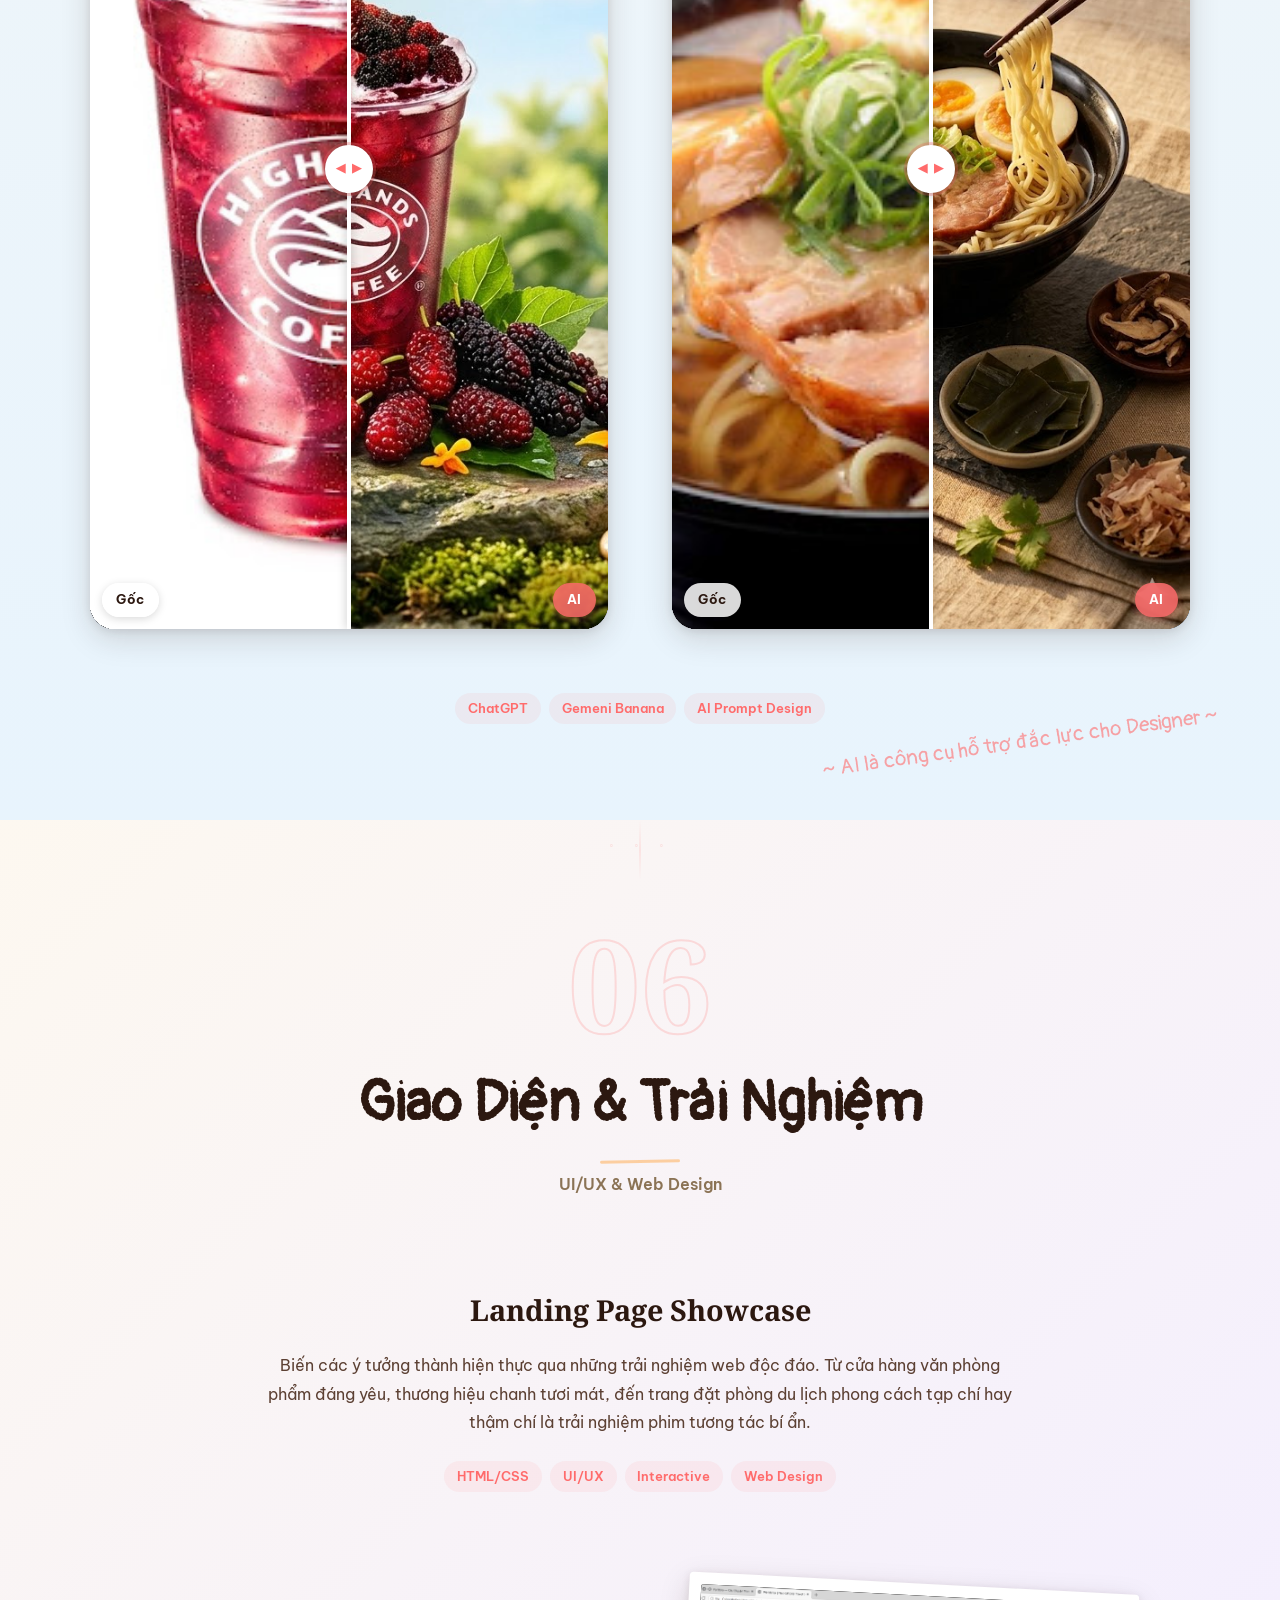
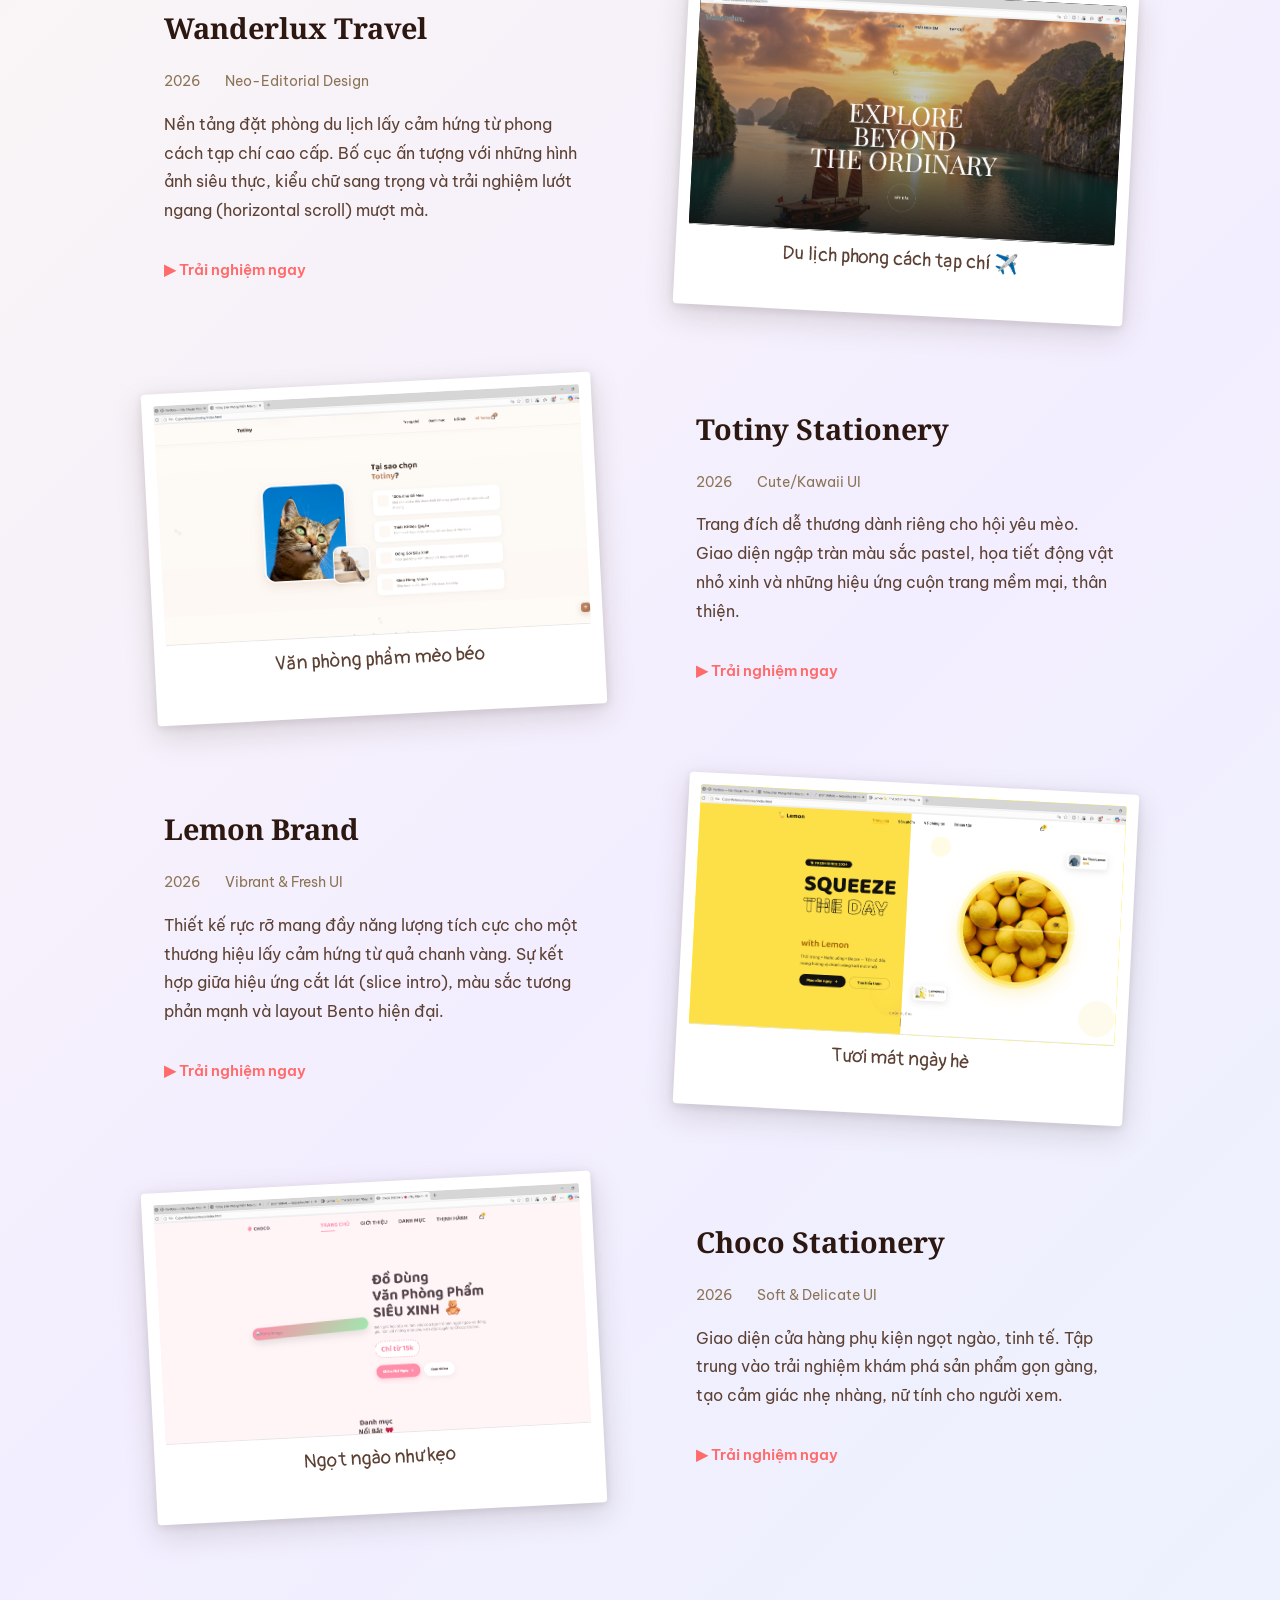
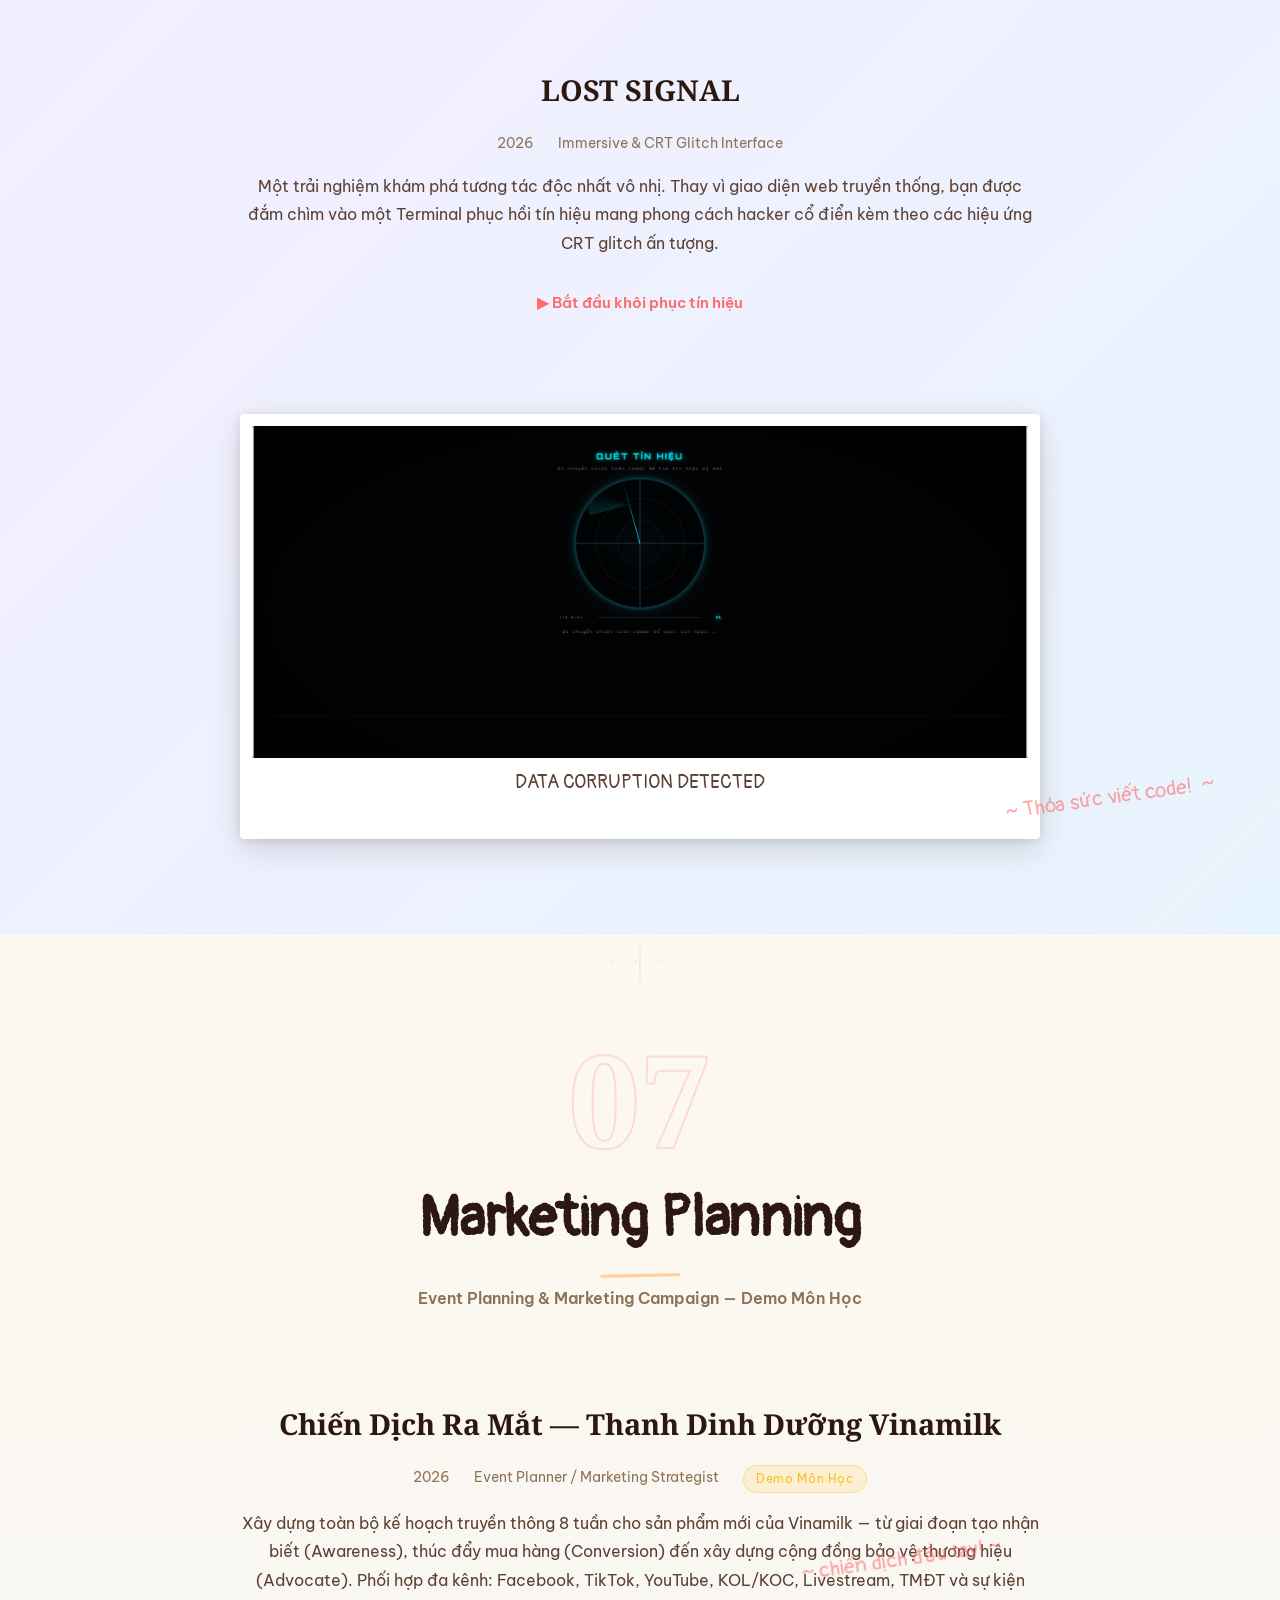
==== commit 09164db3: "update: Chapter 08 - 3D asset, first-person view, replace TileMap skill with Blender 3D modeling" ====
--- a/index.html
+++ b/index.html
@@ -1161,17 +1161,18 @@
           <span class="chapter__role" style="background: rgba(139,92,246,0.15); color: #a78bfa; border: 1px solid rgba(139,92,246,0.35); border-radius: 20px; padding: 2px 12px; font-size: 0.78rem; letter-spacing: 0.05em;">Godot 4</span>
         </div>
         <p class="chapter__synopsis">
-          <em>PickMiUp</em> là một tựa game casual 2D được phát triển bằng <strong>Godot Engine</strong> — nơi người chơi
-          điều khiển một tài xế nhỏ xinh, chạy khắp thành phố để đón và trả khách đúng điểm dừng.
-          Game kết hợp cơ chế <strong>nhặt & giao (pick-up & drop-off)</strong> nhịp nhàng với bản đồ pixel art
-          đáng yêu, thử thách người chơi hoàn thành nhiều cuốc xe trong thời gian giới hạn.
+          <em>PickMiUp</em> là tựa game được phát triển bằng <strong>Godot Engine</strong> — sử dụng <strong>asset 3D</strong>
+          dựng bằng Blender, mang đến góc nhìn thứ nhất (first-person) độc đáo. Người chơi
+          điều khiển một tài xế, chạy khắp thành phố để đón và trả khách đúng điểm dừng.
+          Game kết hợp cơ chế <strong>pick-up &amp; drop-off</strong> nhịp nhàng với môi trường 3D,
+          thử thách người chơi hoàn thành nhiều cuốc xe trong thời gian giới hạn.
         </p>
         <div class="chapter__tags" style="justify-content: center;">
           <span class="tag">Godot 4</span>
           <span class="tag">GDScript</span>
-          <span class="tag">2D Pixel Art</span>
-          <span class="tag">Casual Game</span>
-          <span class="tag">Tilemap</span>
+          <span class="tag">3D Asset</span>
+          <span class="tag">First-Person</span>
+          <span class="tag">Blender</span>
           <span class="tag">Game Design</span>
         </div>
       </div>
@@ -1304,12 +1305,12 @@
 
           <div class="pickmiup-skill-item">
             <div class="pickmiup-skill-header">
-              <span class="pickmiup-skill-icon">🗺️</span>
-              <span class="pickmiup-skill-name">Level & TileMap Design</span>
-              <span class="pickmiup-skill-pct">72%</span>
-            </div>
-            <div class="pickmiup-skill-bar"><div class="pickmiup-skill-fill" style="--pct: 72%; --clr: #be185d;"></div></div>
-            <p class="pickmiup-skill-desc">Dựng bản đồ bằng TileMap, bố trí vật thể, spawn điểm đón/trả khách và tuning gameplay flow qua từng màn chơi.</p>
+              <span class="pickmiup-skill-icon">🧊</span>
+              <span class="pickmiup-skill-name">Dựng hình 3D — Blender</span>
+              <span class="pickmiup-skill-pct">60%</span>
+            </div>
+            <div class="pickmiup-skill-bar"><div class="pickmiup-skill-fill" style="--pct: 60%; --clr: #f97316;"></div></div>
+            <p class="pickmiup-skill-desc">Dựng mô hình 3D cơ bản bằng <strong>Blender</strong> — tạo asset nhà cửa, xe cộ và môi trường thành phố để nhập vào Godot làm tài nguyên in-game.</p>
           </div>
 
           <div class="pickmiup-skill-item">
@@ -1340,9 +1341,9 @@
             <span class="pickmiup-tech__sub">Language</span>
           </div>
           <div class="pickmiup-tech">
-            <div class="pickmiup-tech__icon">🗺️</div>
-            <span class="pickmiup-tech__name">TileMap</span>
-            <span class="pickmiup-tech__sub">Level Design</span>
+            <div class="pickmiup-tech__icon">🧊</div>
+            <span class="pickmiup-tech__name">Blender</span>
+            <span class="pickmiup-tech__sub">3D Asset</span>
           </div>
           <div class="pickmiup-tech">
             <div class="pickmiup-tech__icon">🎵</div>
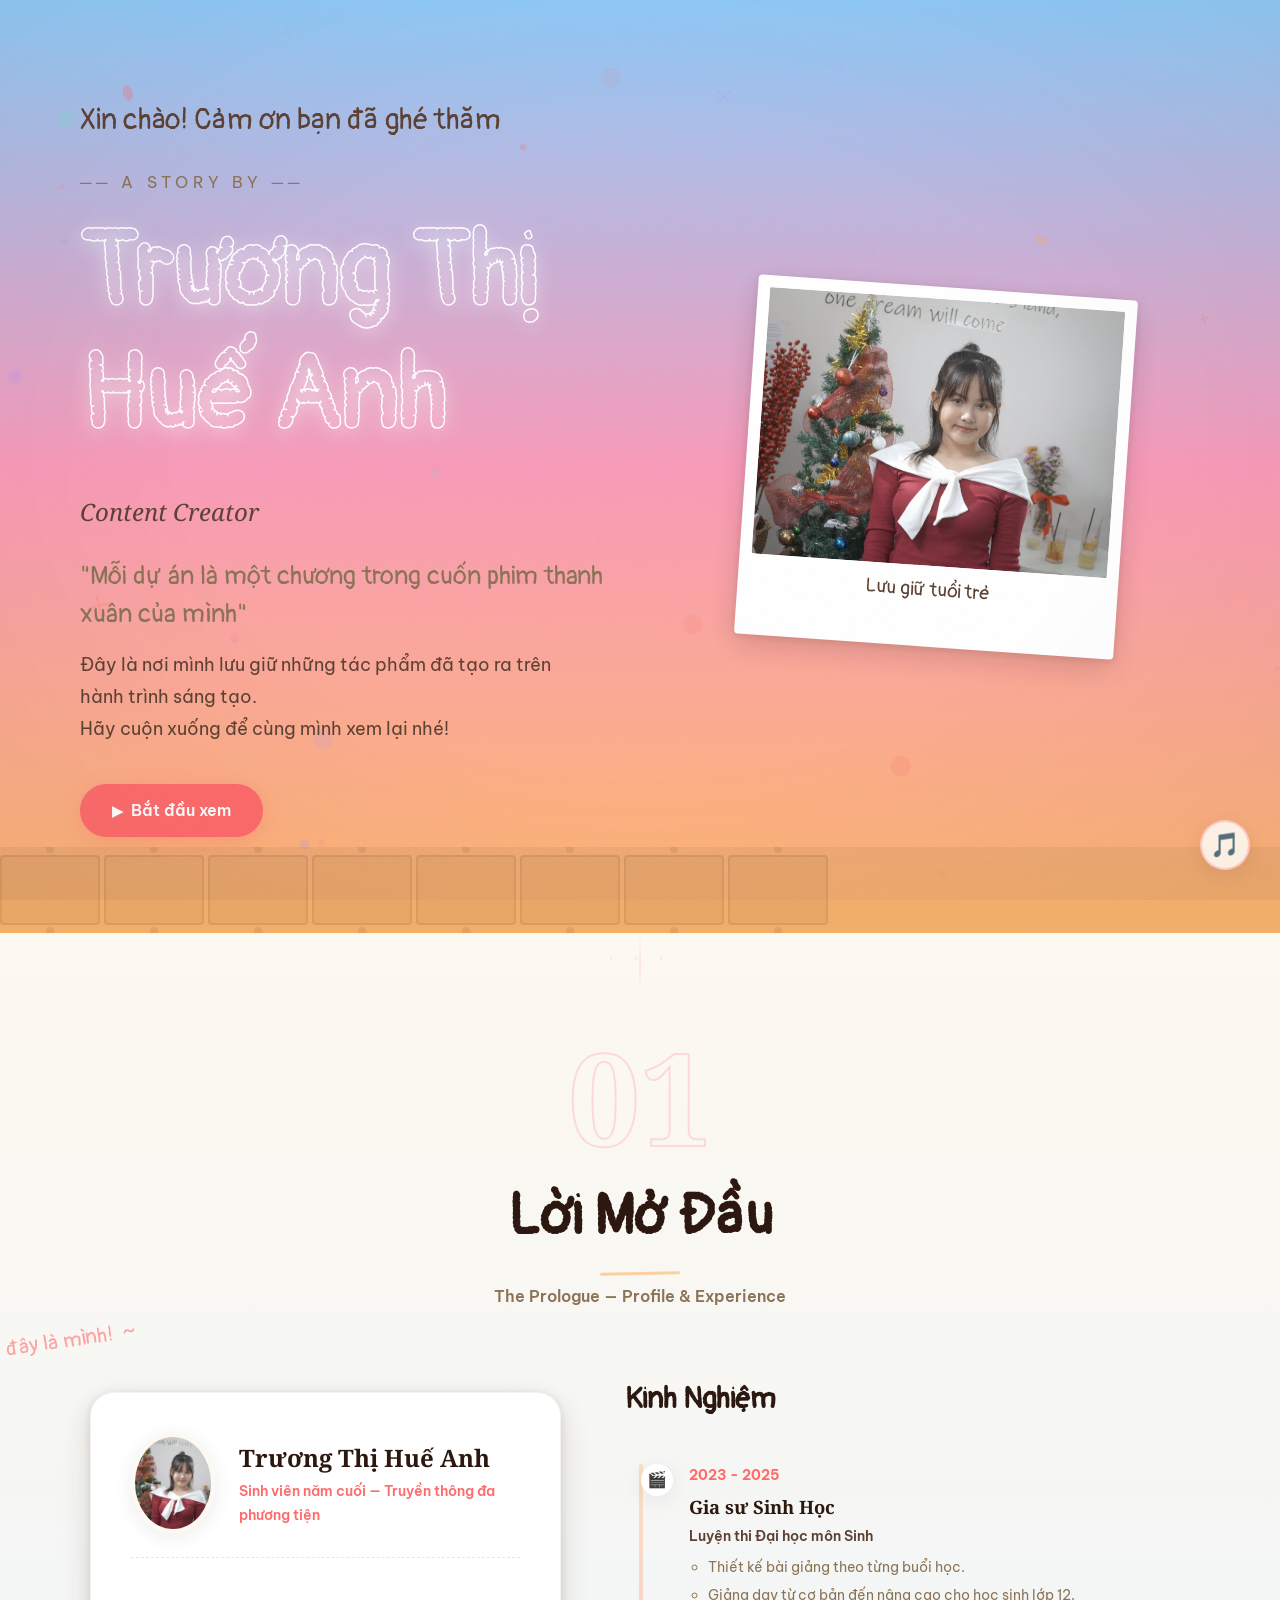
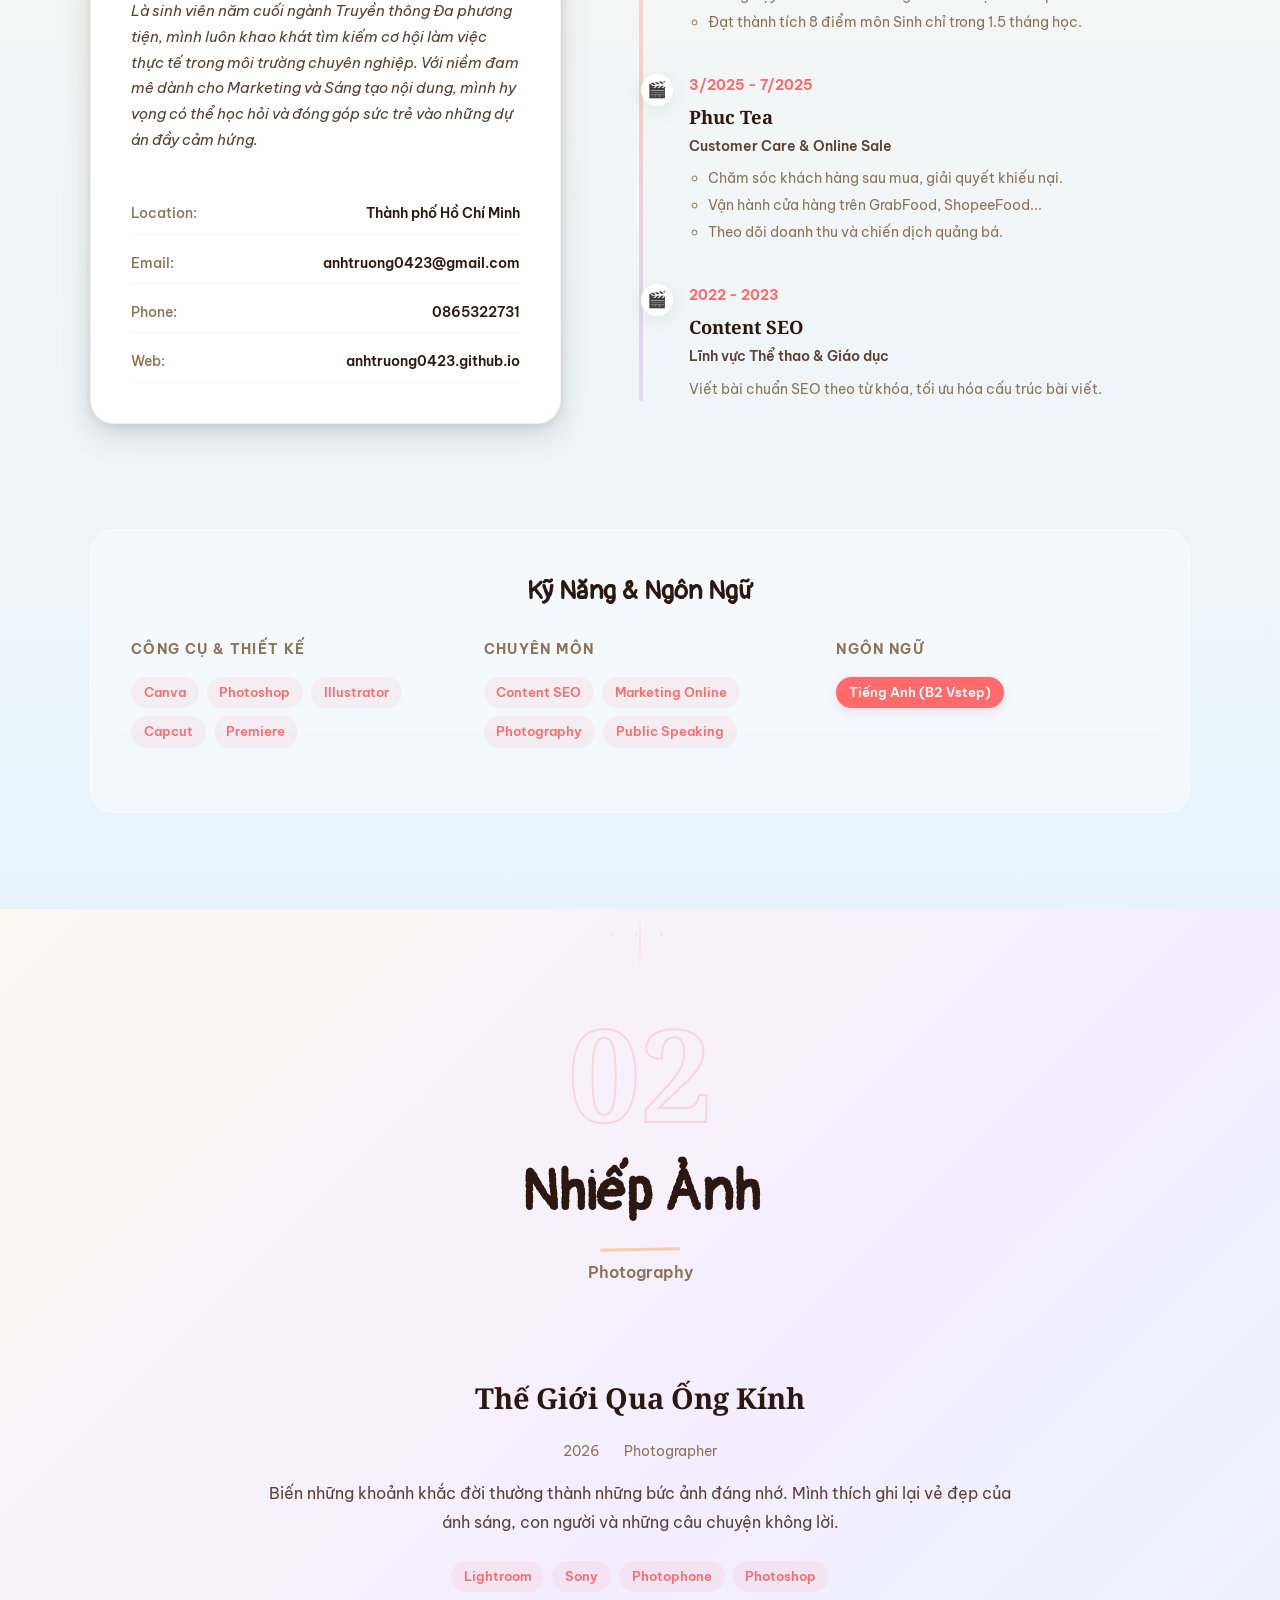
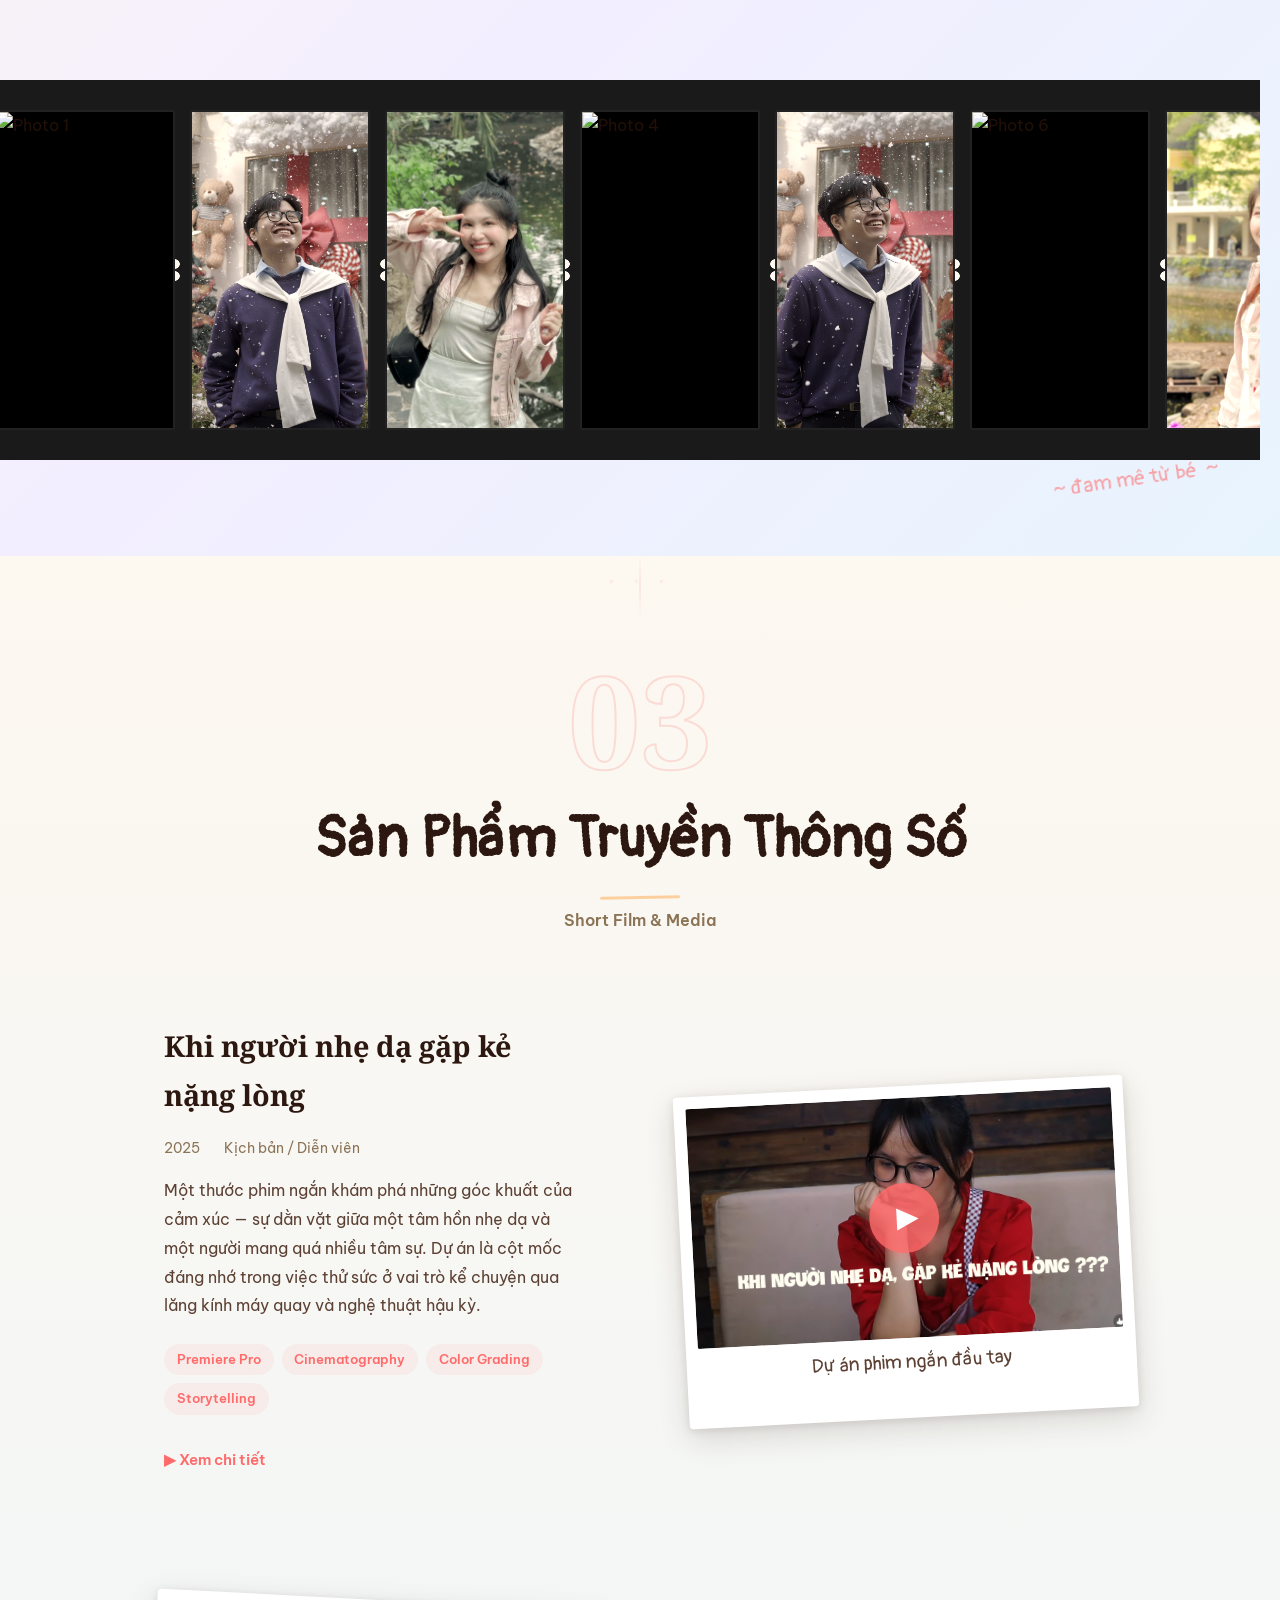
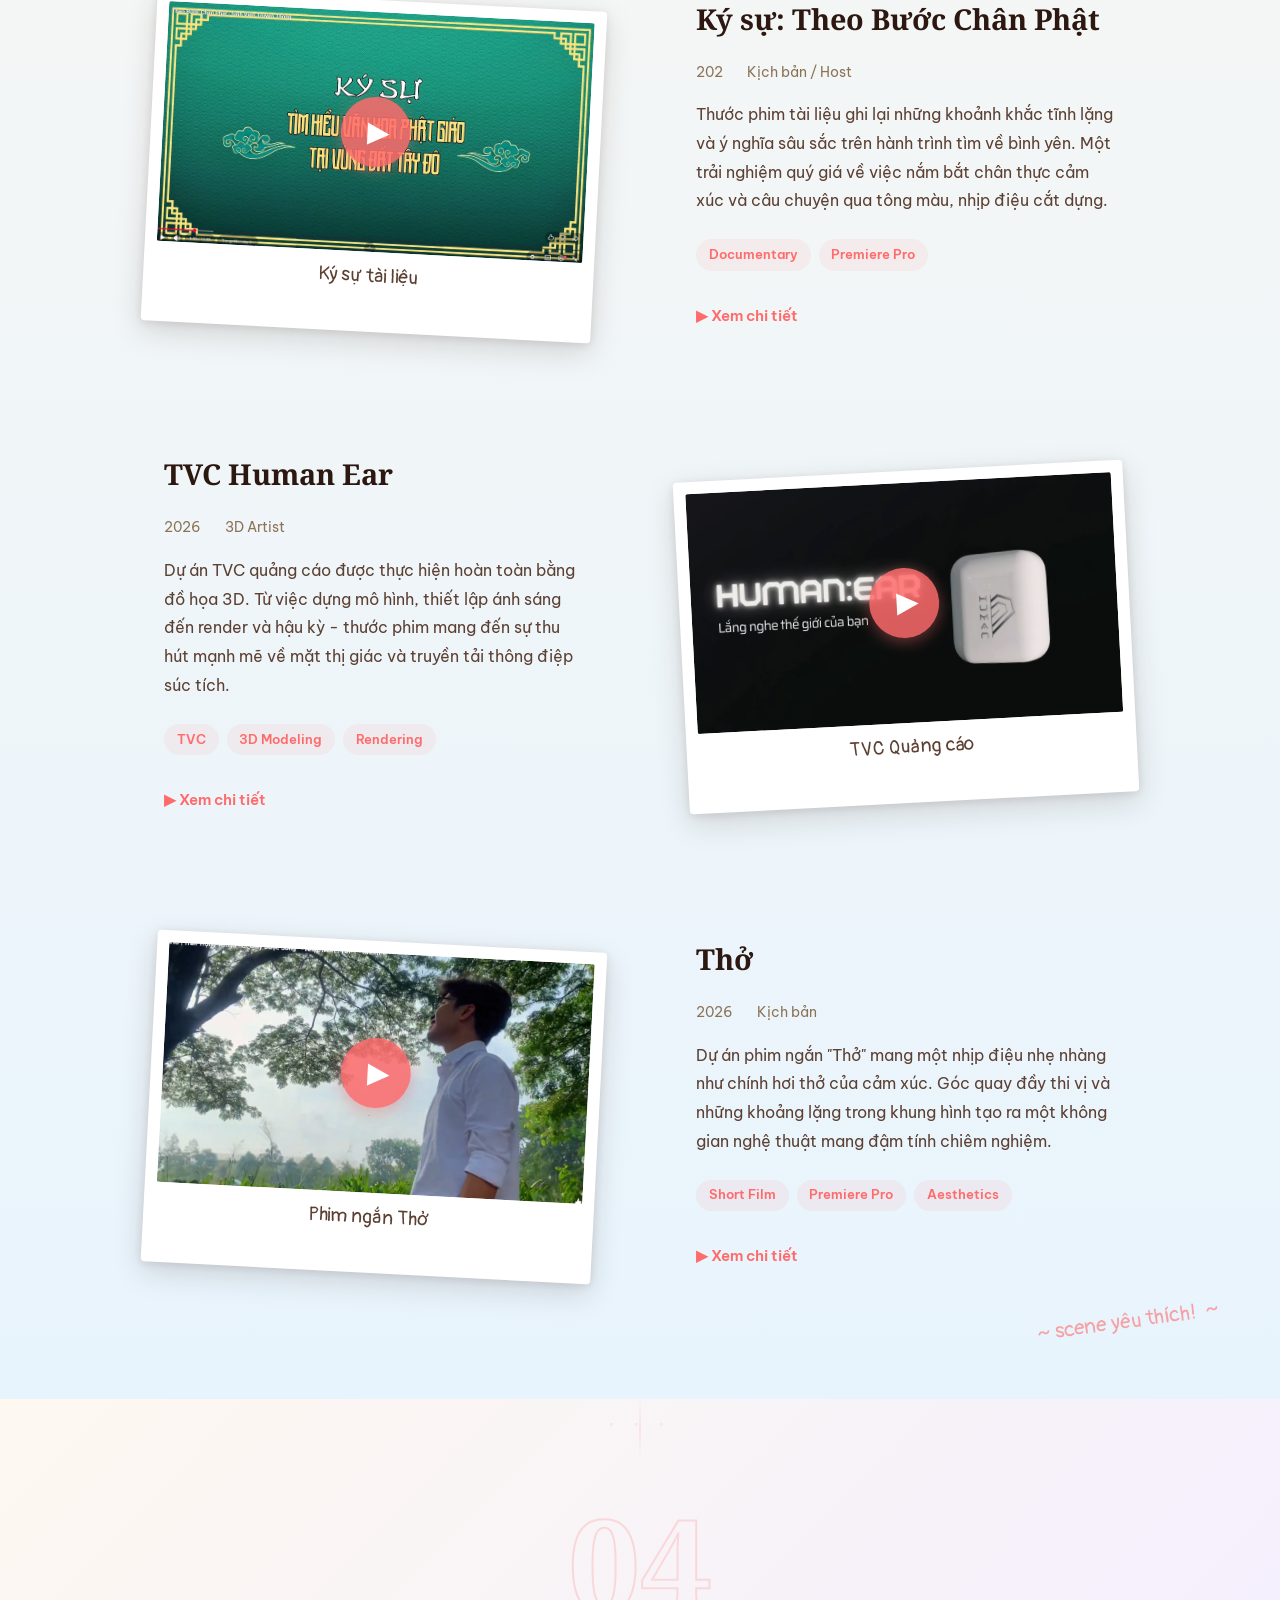
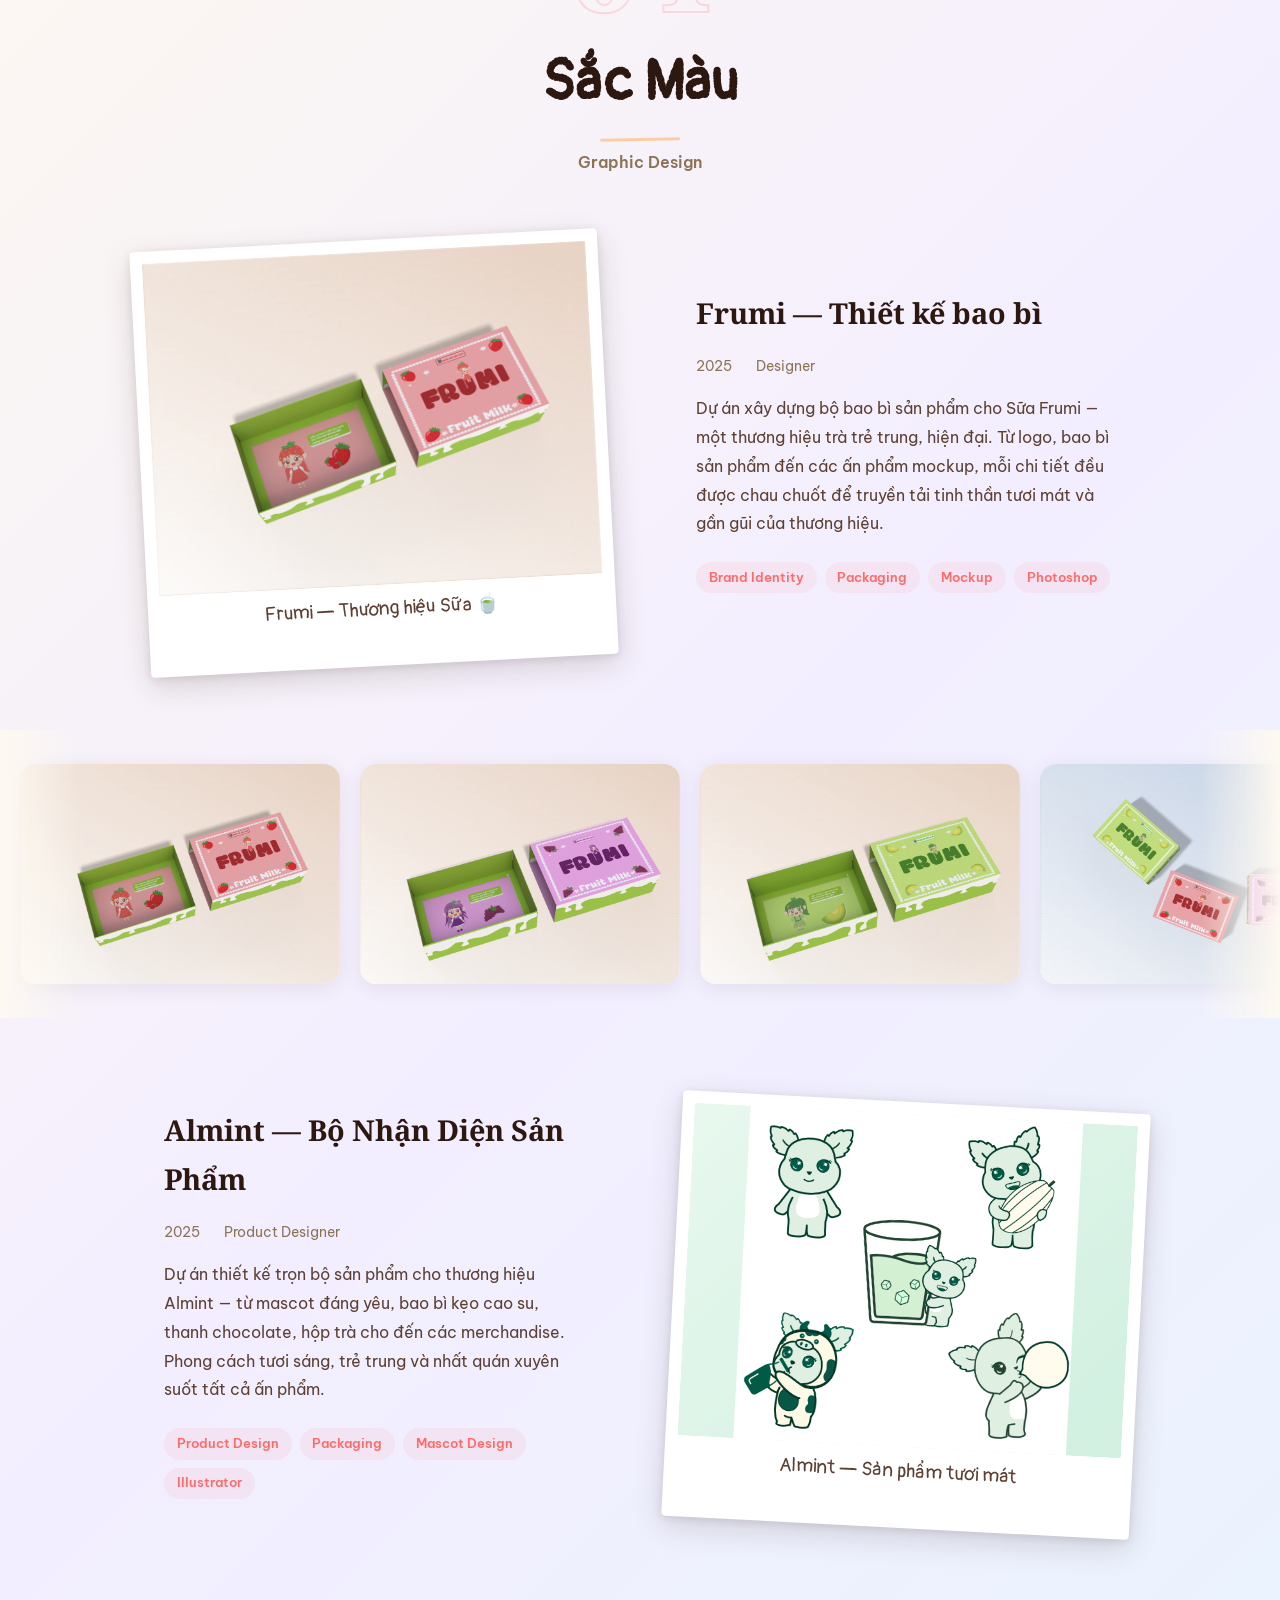
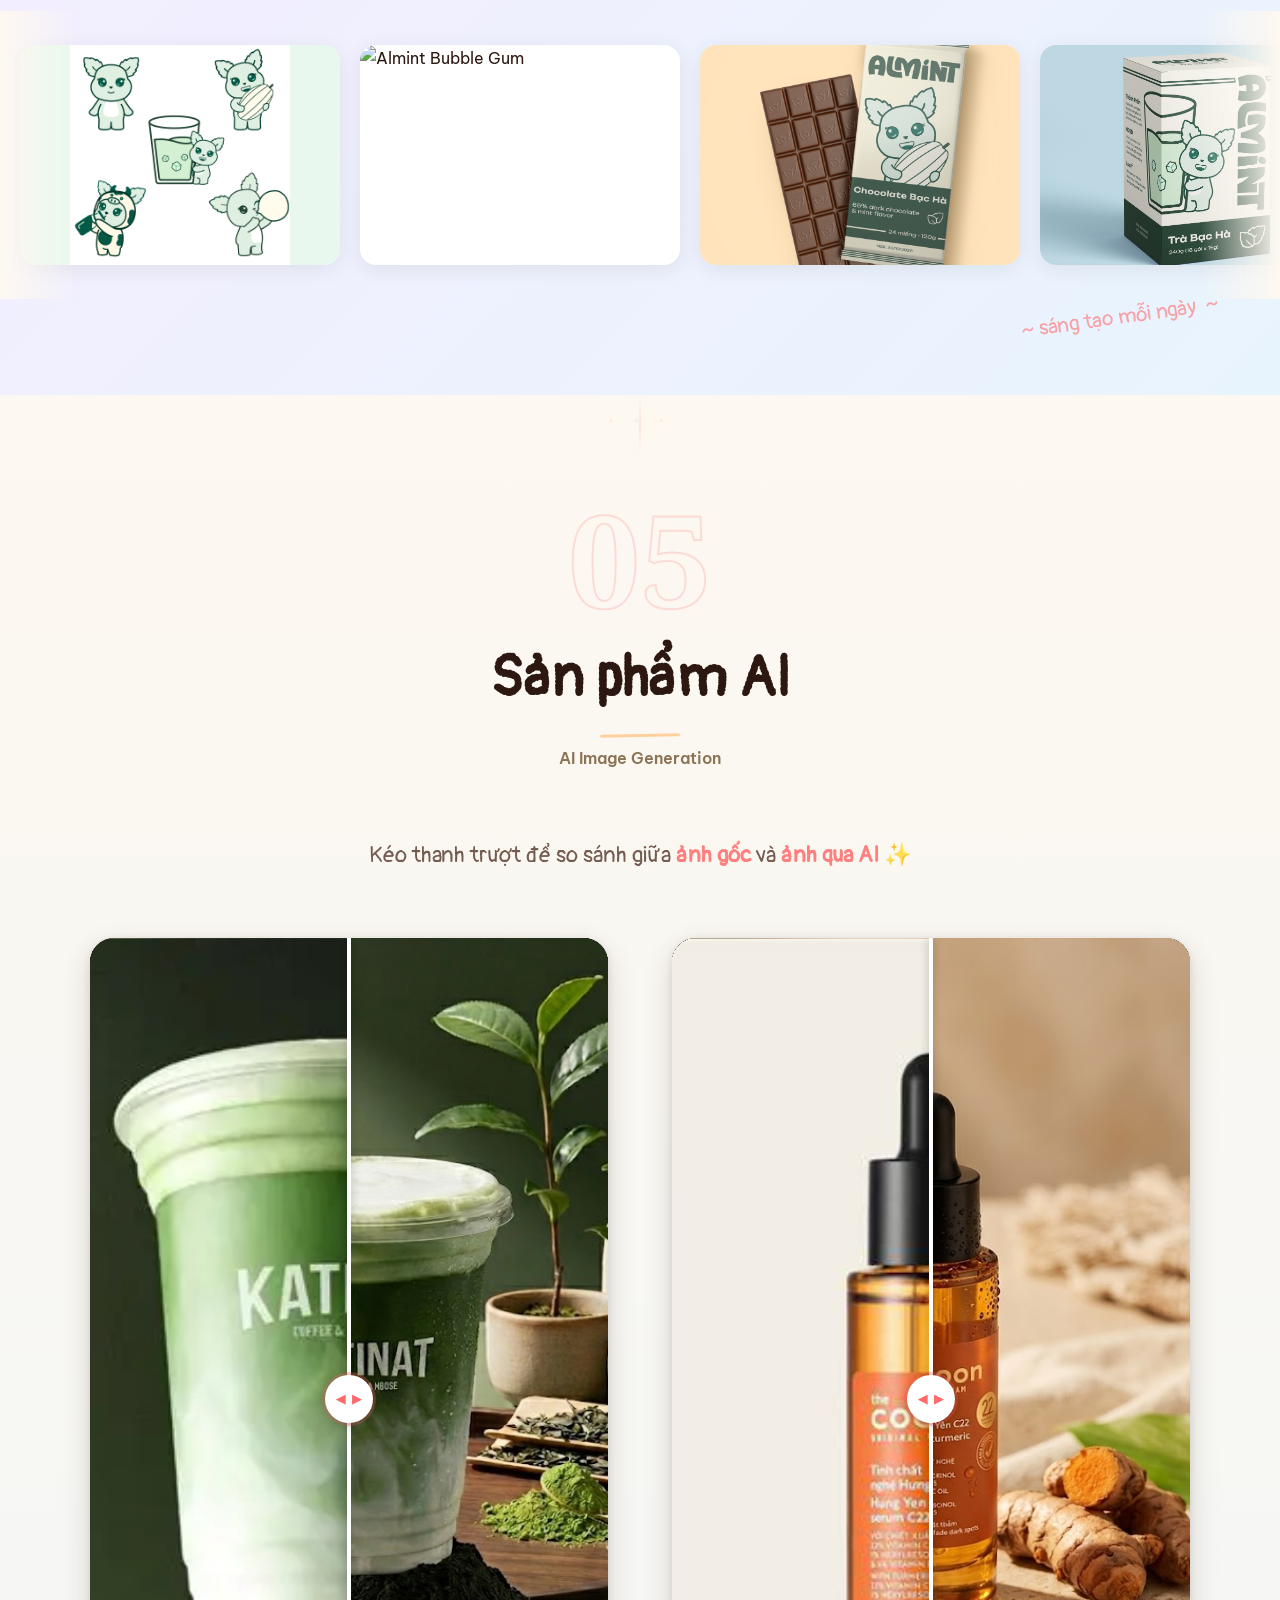
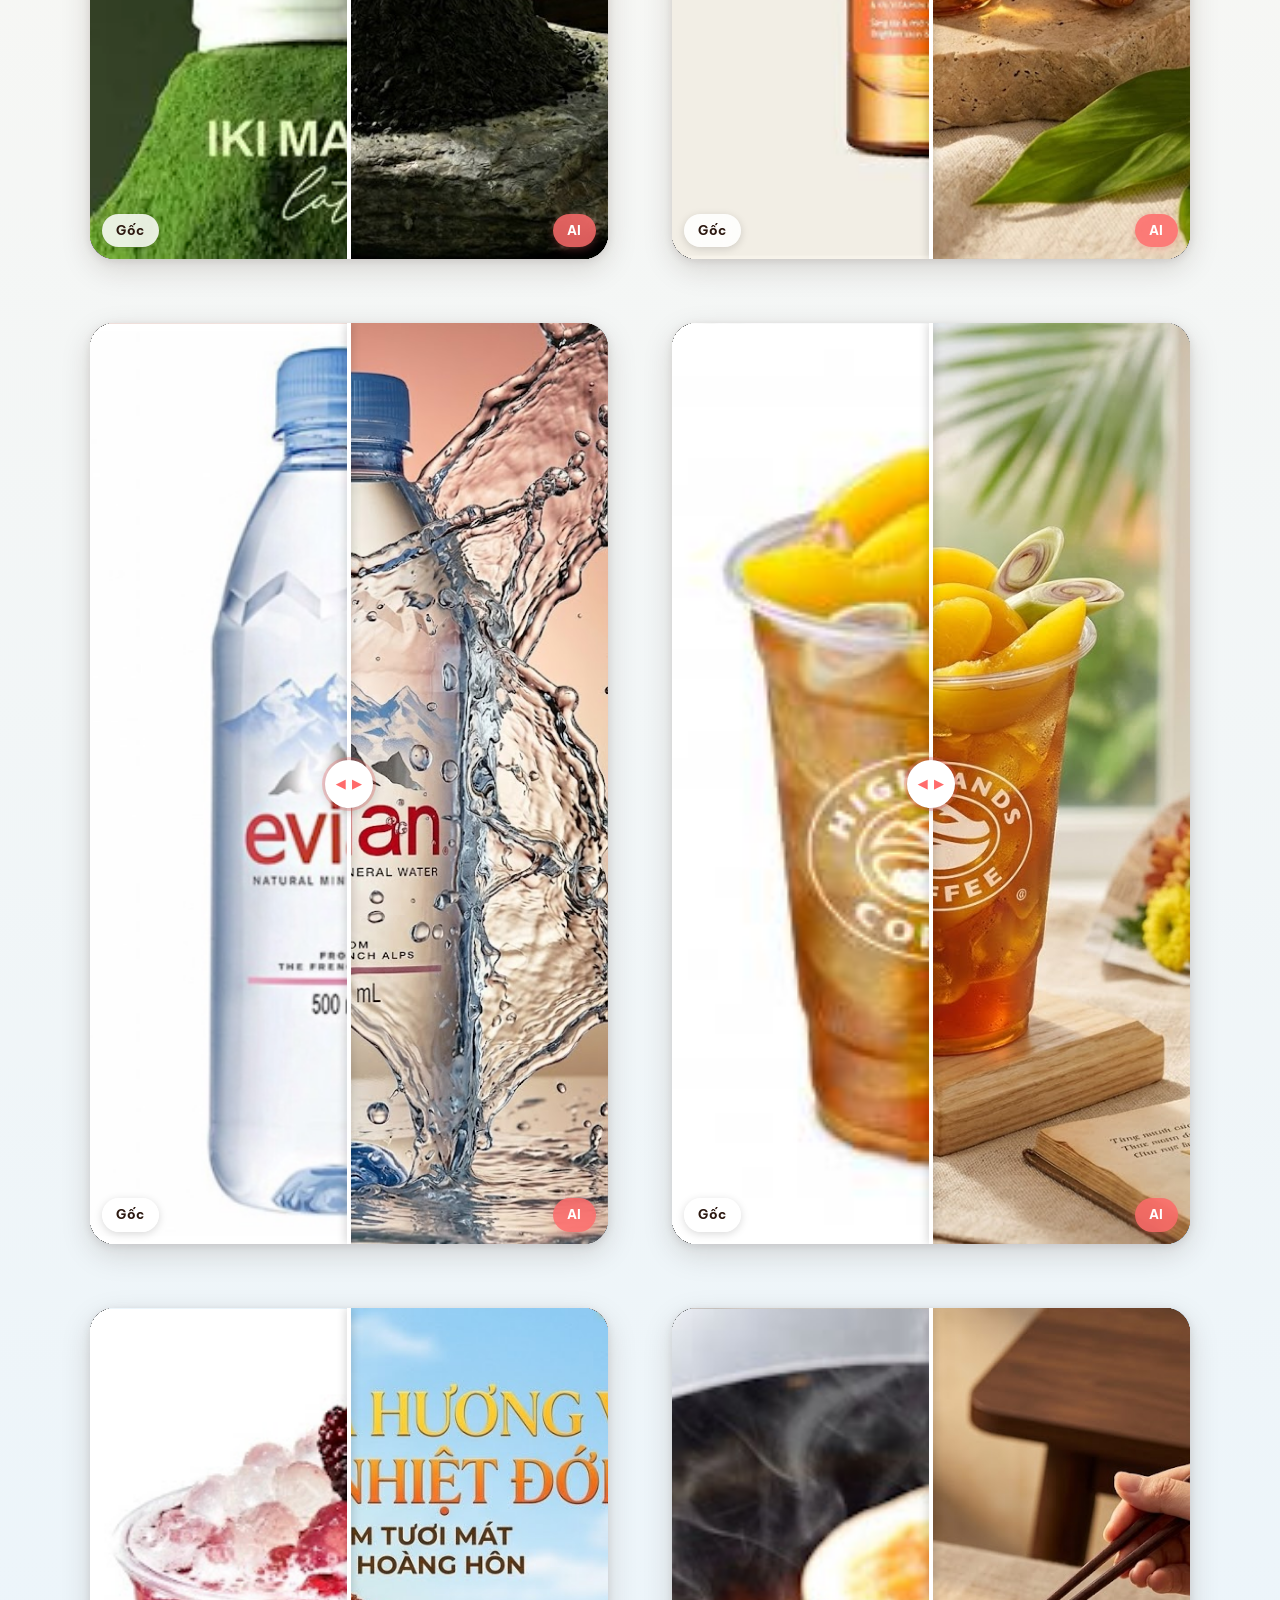
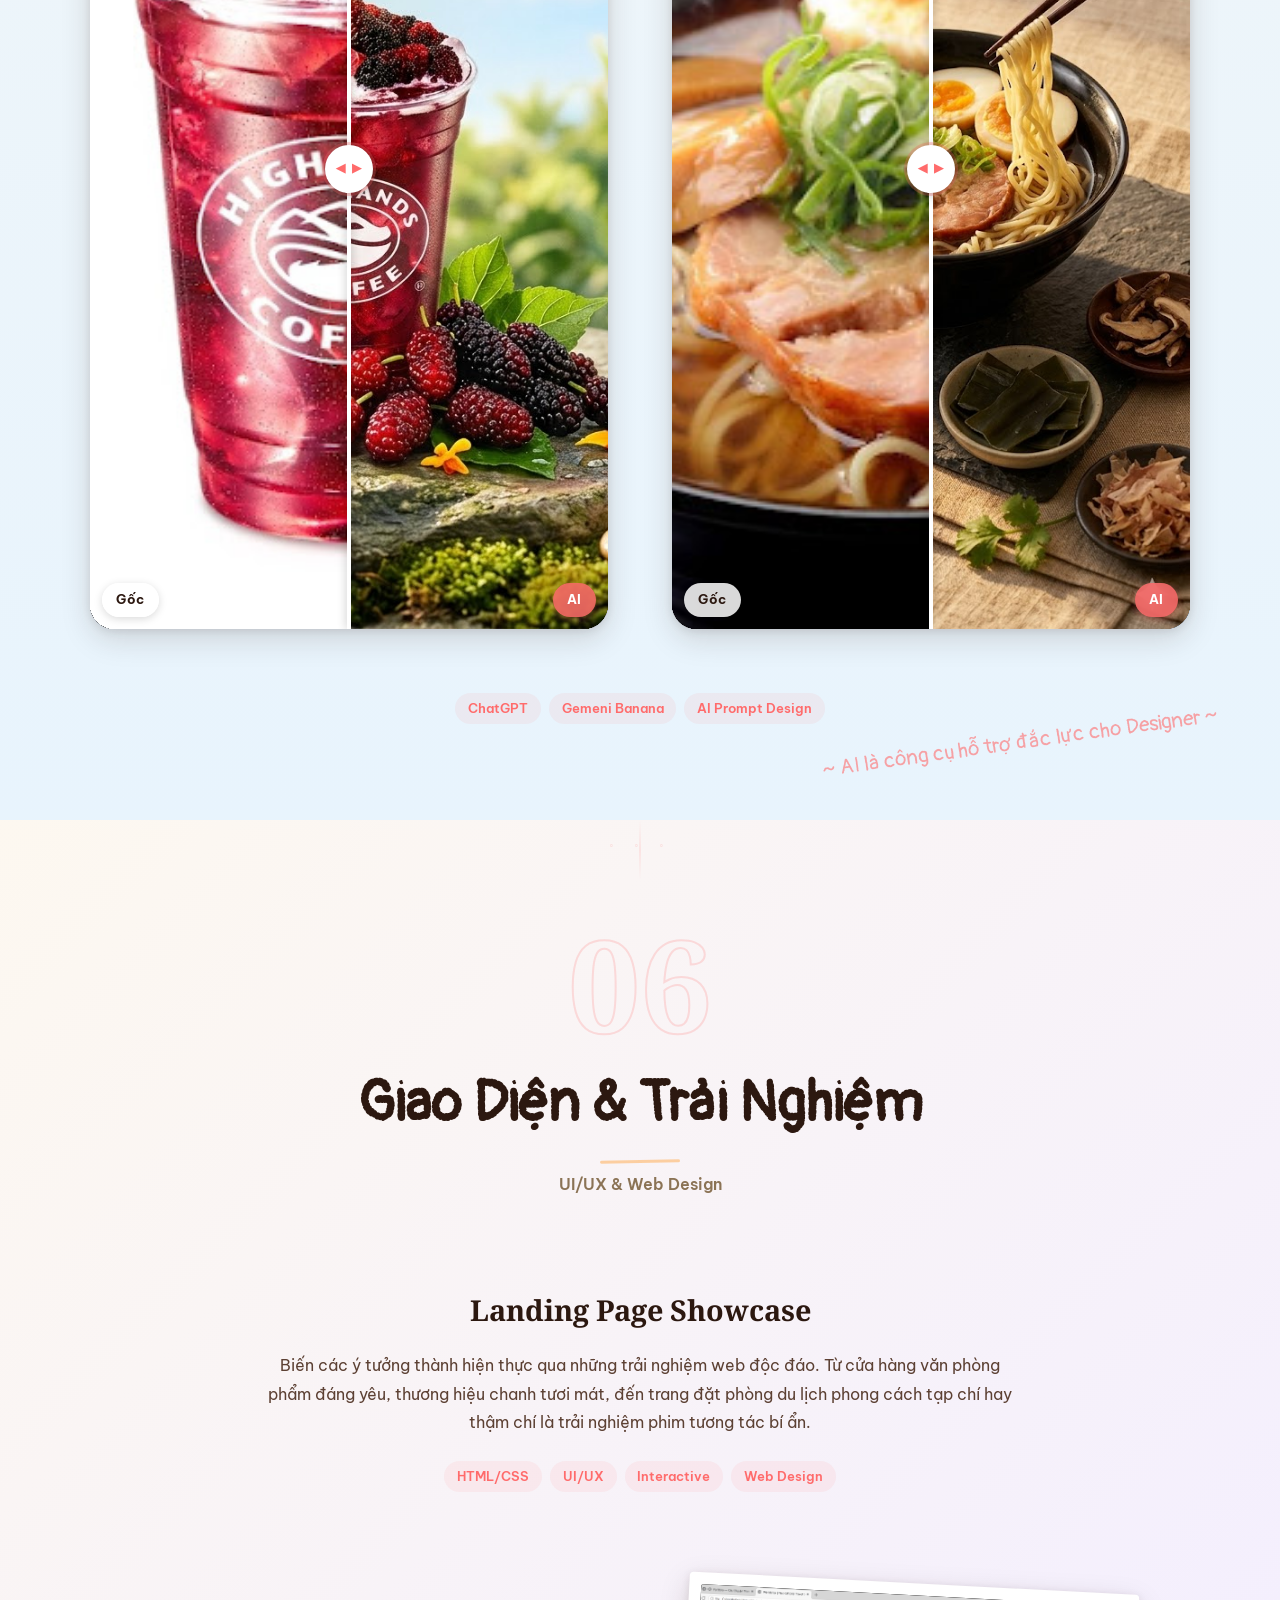
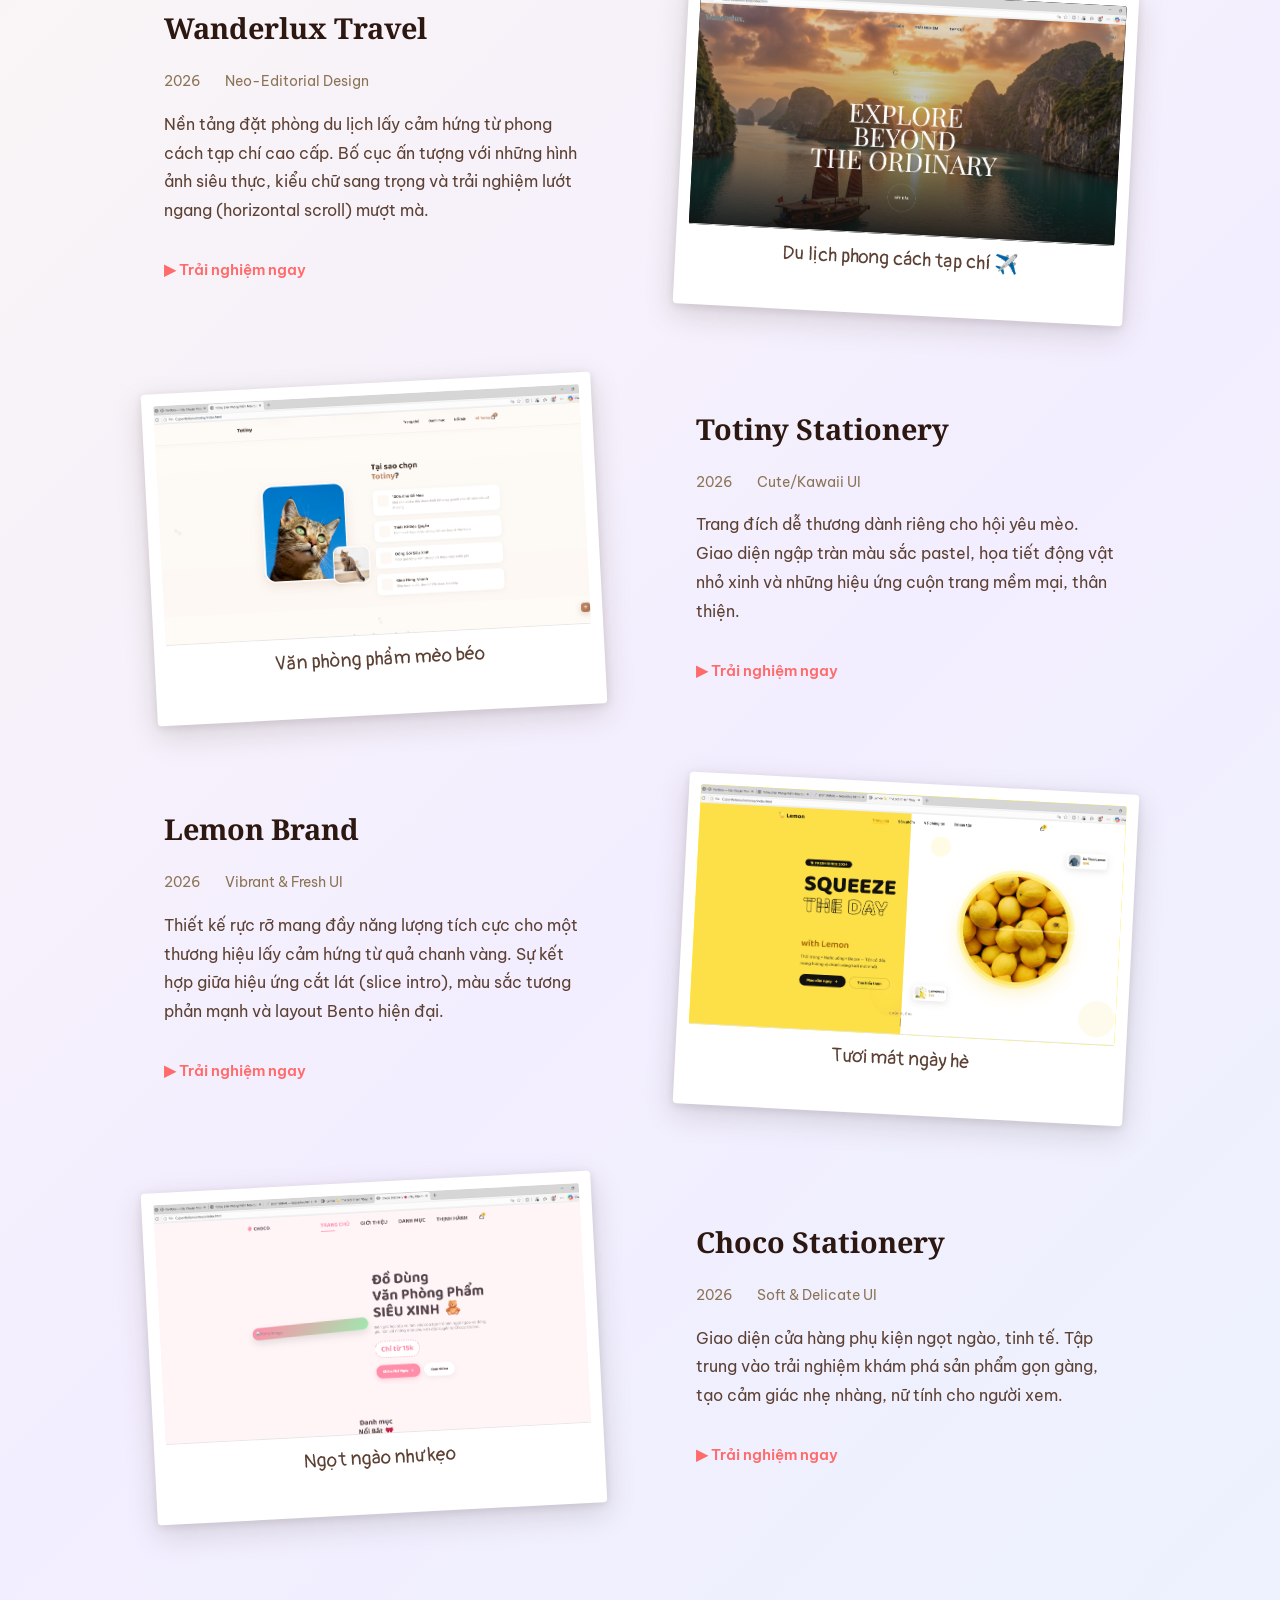
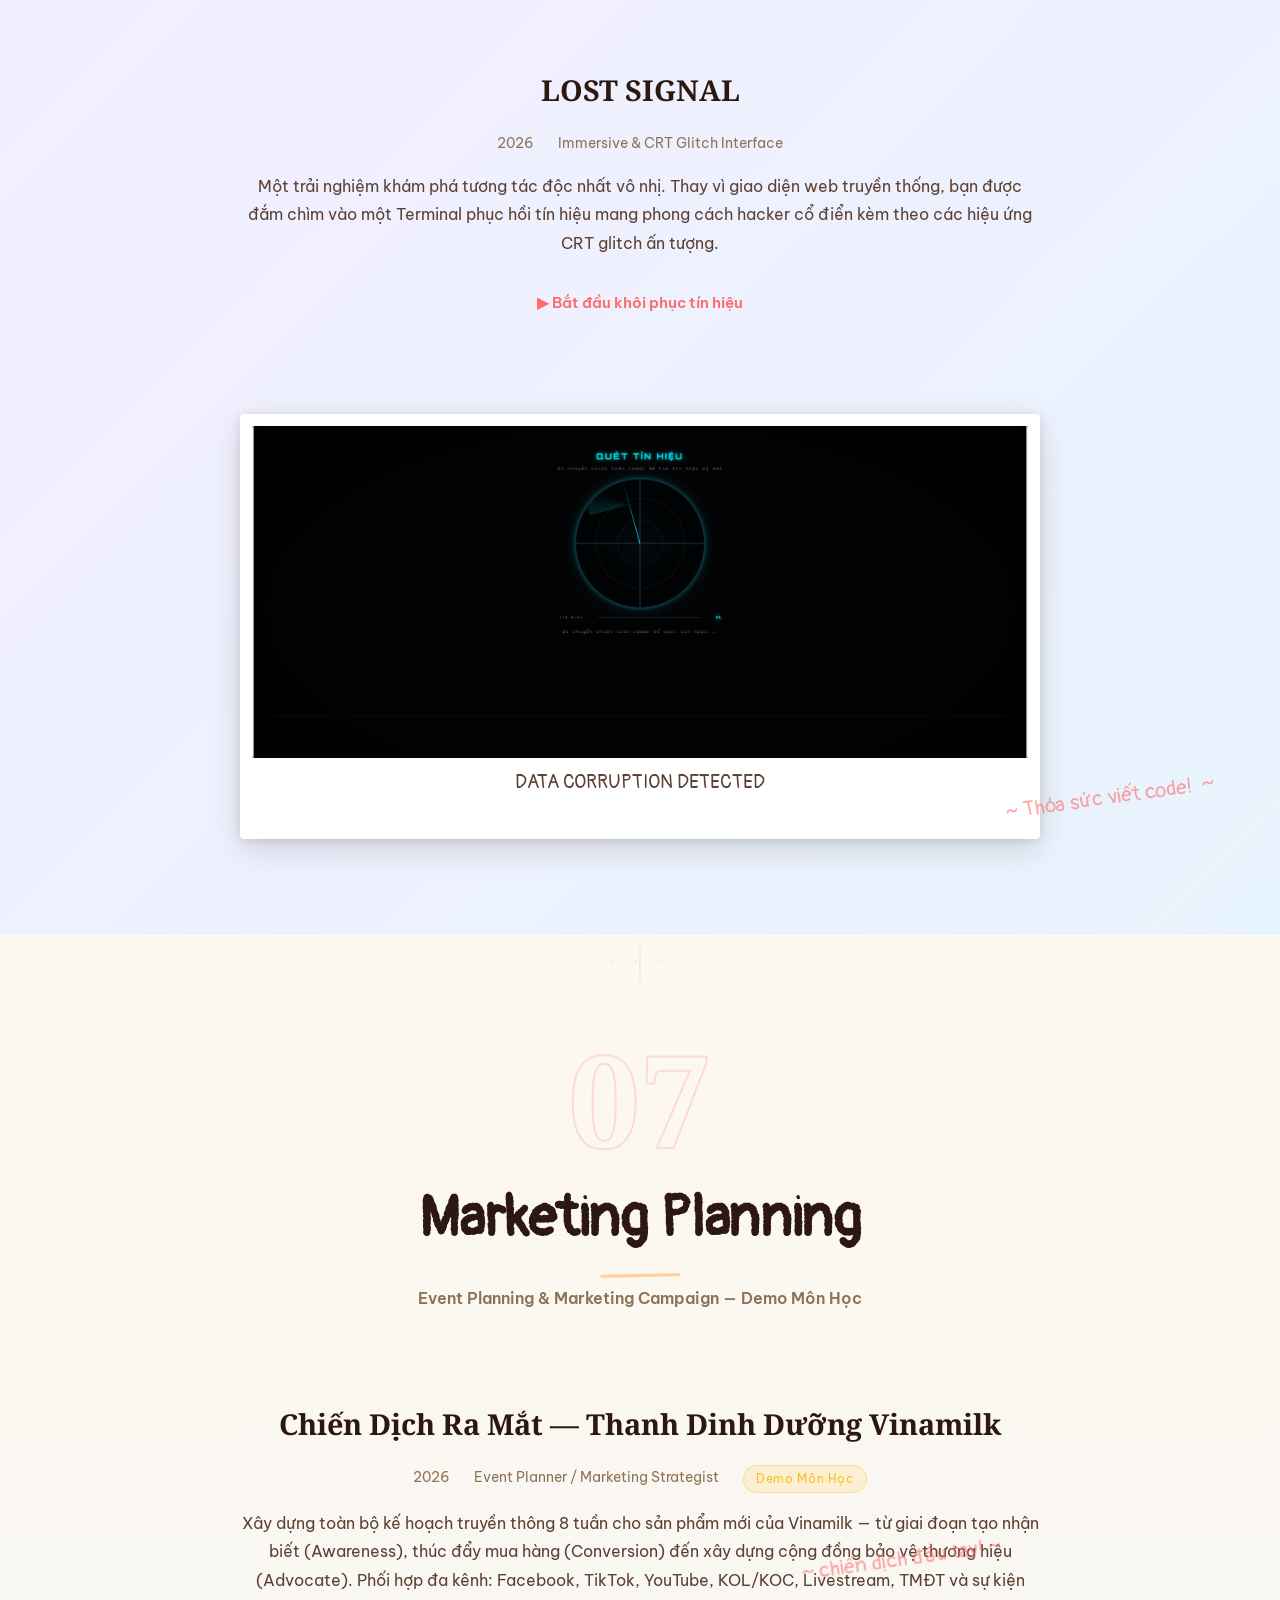
==== commit 36ef0e45: "update: BTS skills - add Web/Landing Page card (HTML, CSS, WordPress, JS) + separate Game Dev card" ====
--- a/index.html
+++ b/index.html
@@ -2597,15 +2597,17 @@
         </ul>
       </div>
 
-      <div class="skill-card" data-skill="game">
+      <div class="skill-card" data-skill="web">
         <div class="skill-card__icon"></div>
-        <h3 class="skill-card__title">Khác</h3>
+        <h3 class="skill-card__title">Web & Landing Page</h3>
         <div class="skill-card__bar">
-          <div class="skill-card__fill" data-percent="70"></div>
+          <div class="skill-card__fill" data-percent="75"></div>
         </div>
         <ul class="skill-card__tools">
-          <li>Làm Landing Page</li>
-          <li>Game Design cơ bản</li>
+          <li>HTML / CSS</li>
+          <li>Landing Page</li>
+          <li>WordPress cơ bản</li>
+          <li>JavaScript cơ bản</li>
         </ul>
       </div>
 
@@ -2619,6 +2621,19 @@
           <li>ChatGPT / DALL-E</li>
           <li>Midjourney</li>
           <li>AI Prompt Design</li>
+        </ul>
+      </div>
+
+      <div class="skill-card" data-skill="game">
+        <div class="skill-card__icon"></div>
+        <h3 class="skill-card__title">Làm Game</h3>
+        <div class="skill-card__bar">
+          <div class="skill-card__fill" data-percent="65"></div>
+        </div>
+        <ul class="skill-card__tools">
+          <li>Godot Engine (GDScript)</li>
+          <li>Game Design / Core Loop</li>
+          <li>Blender 3D cơ bản</li>
         </ul>
       </div>
     </div>
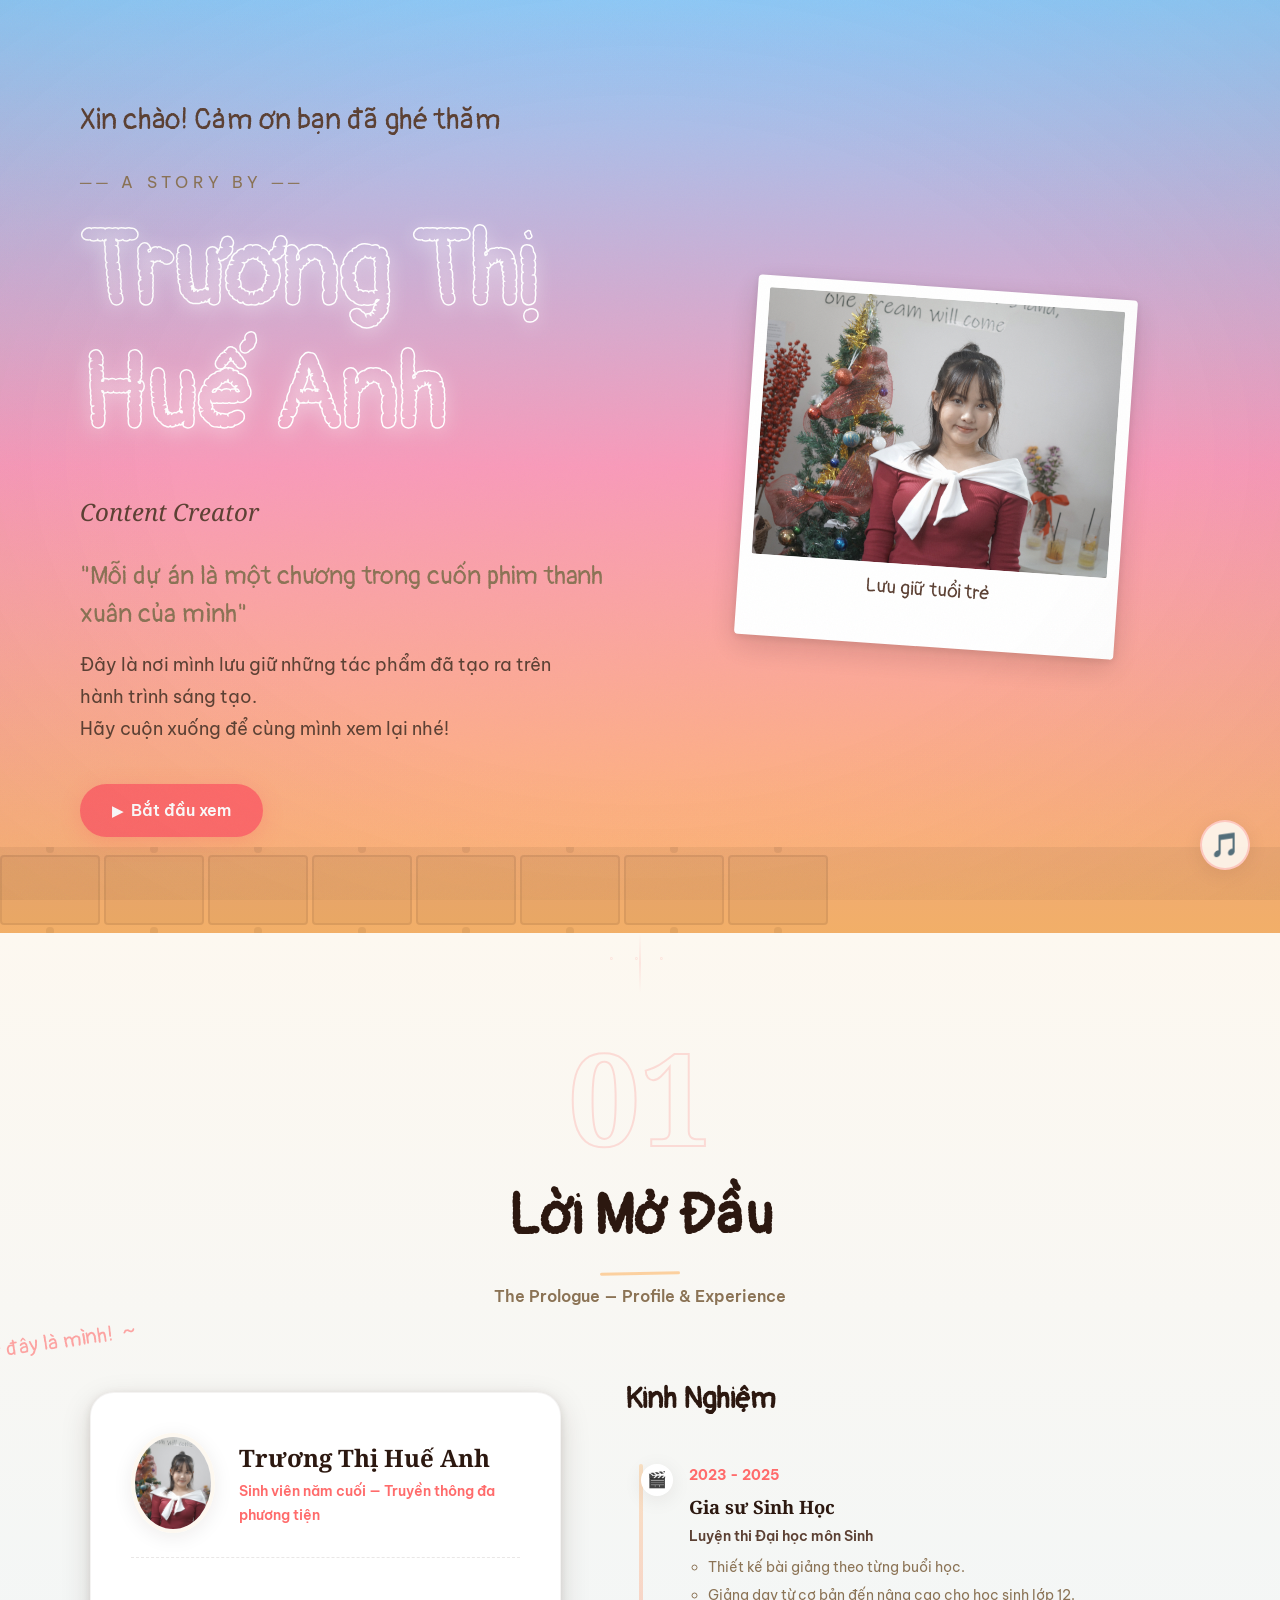
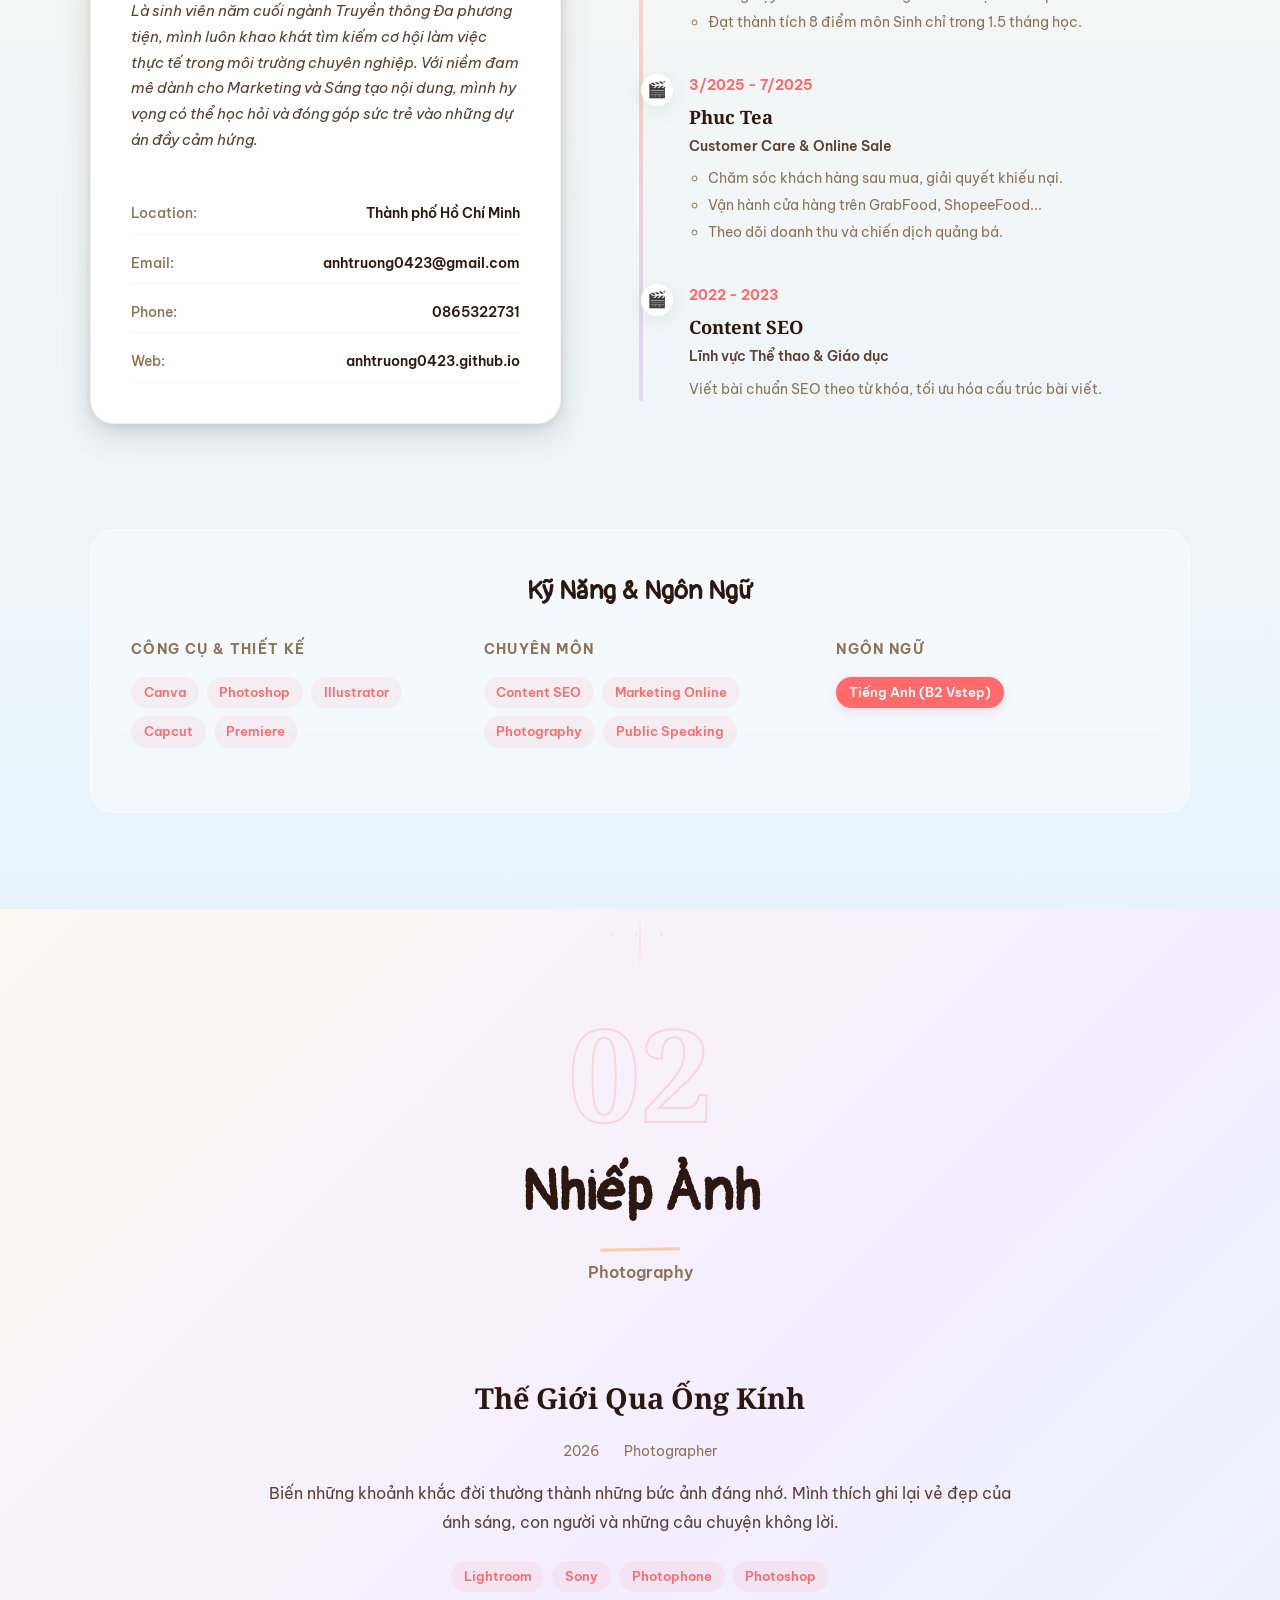
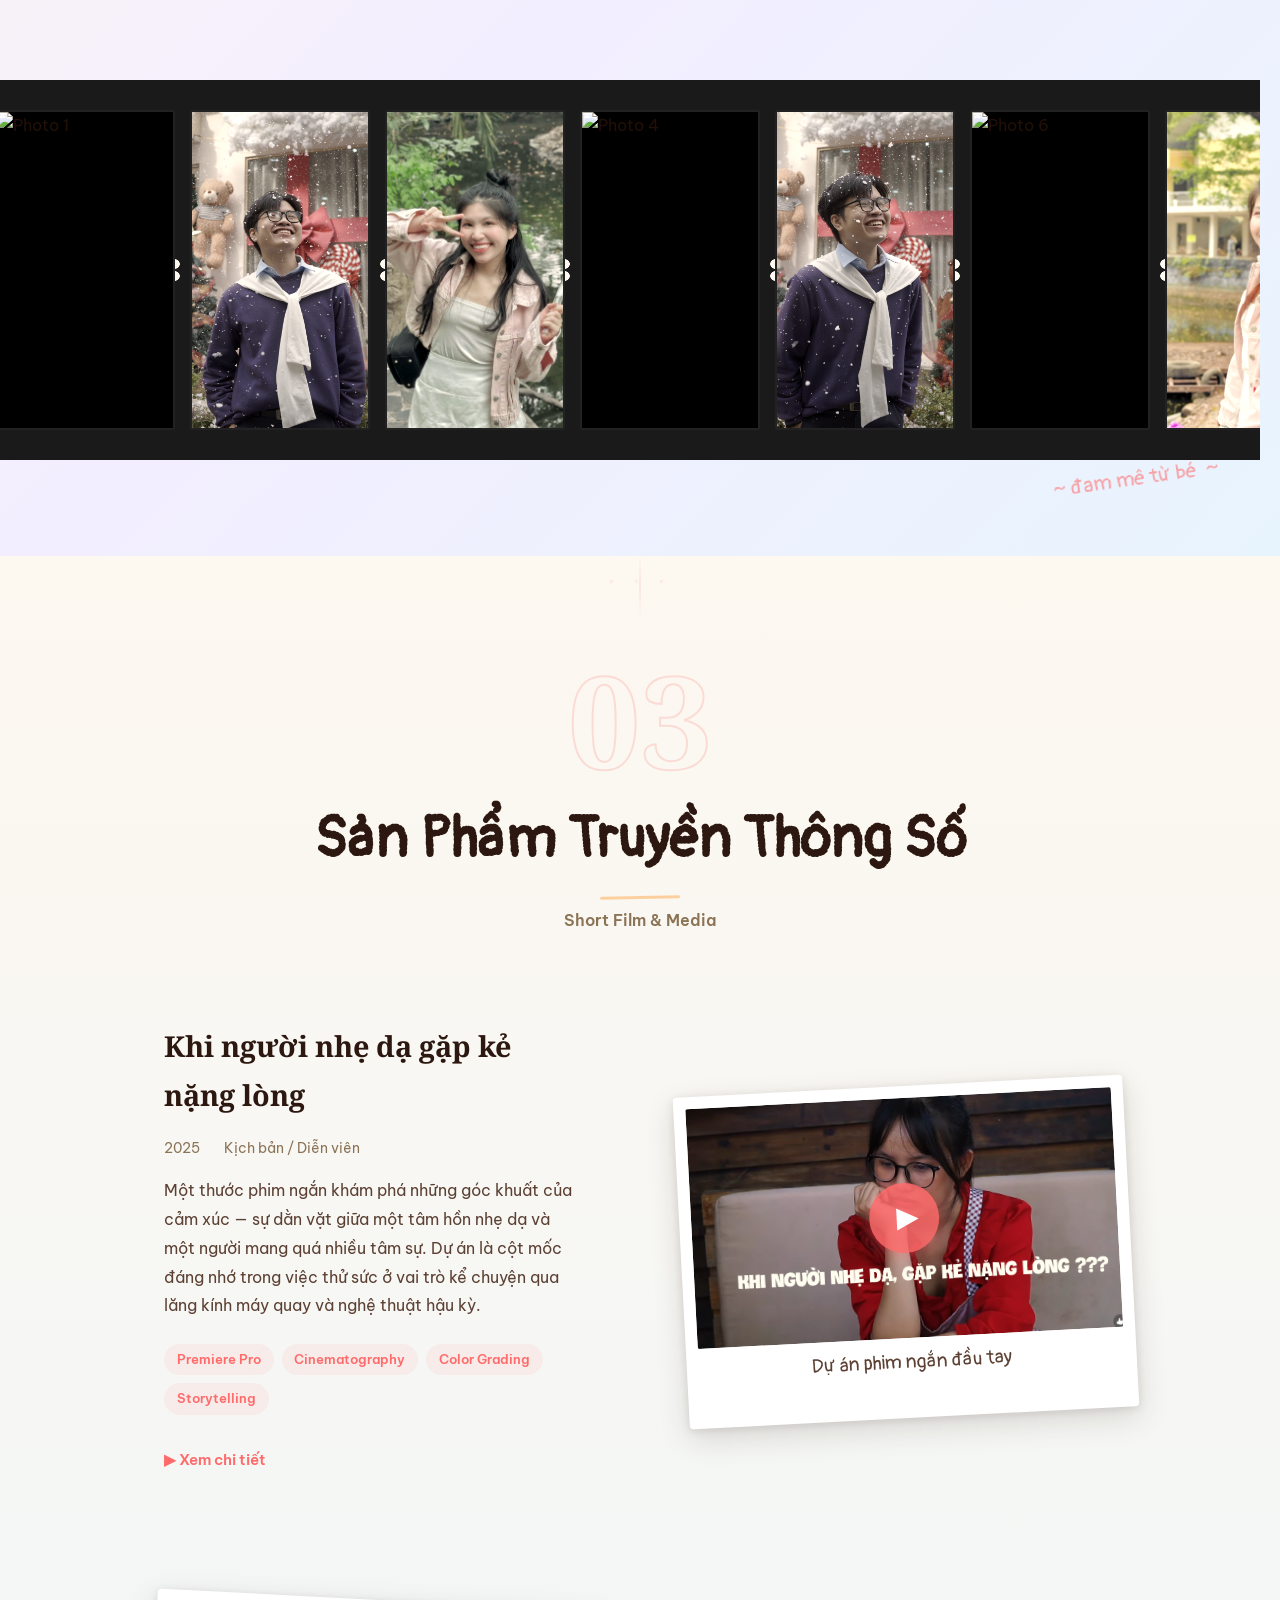
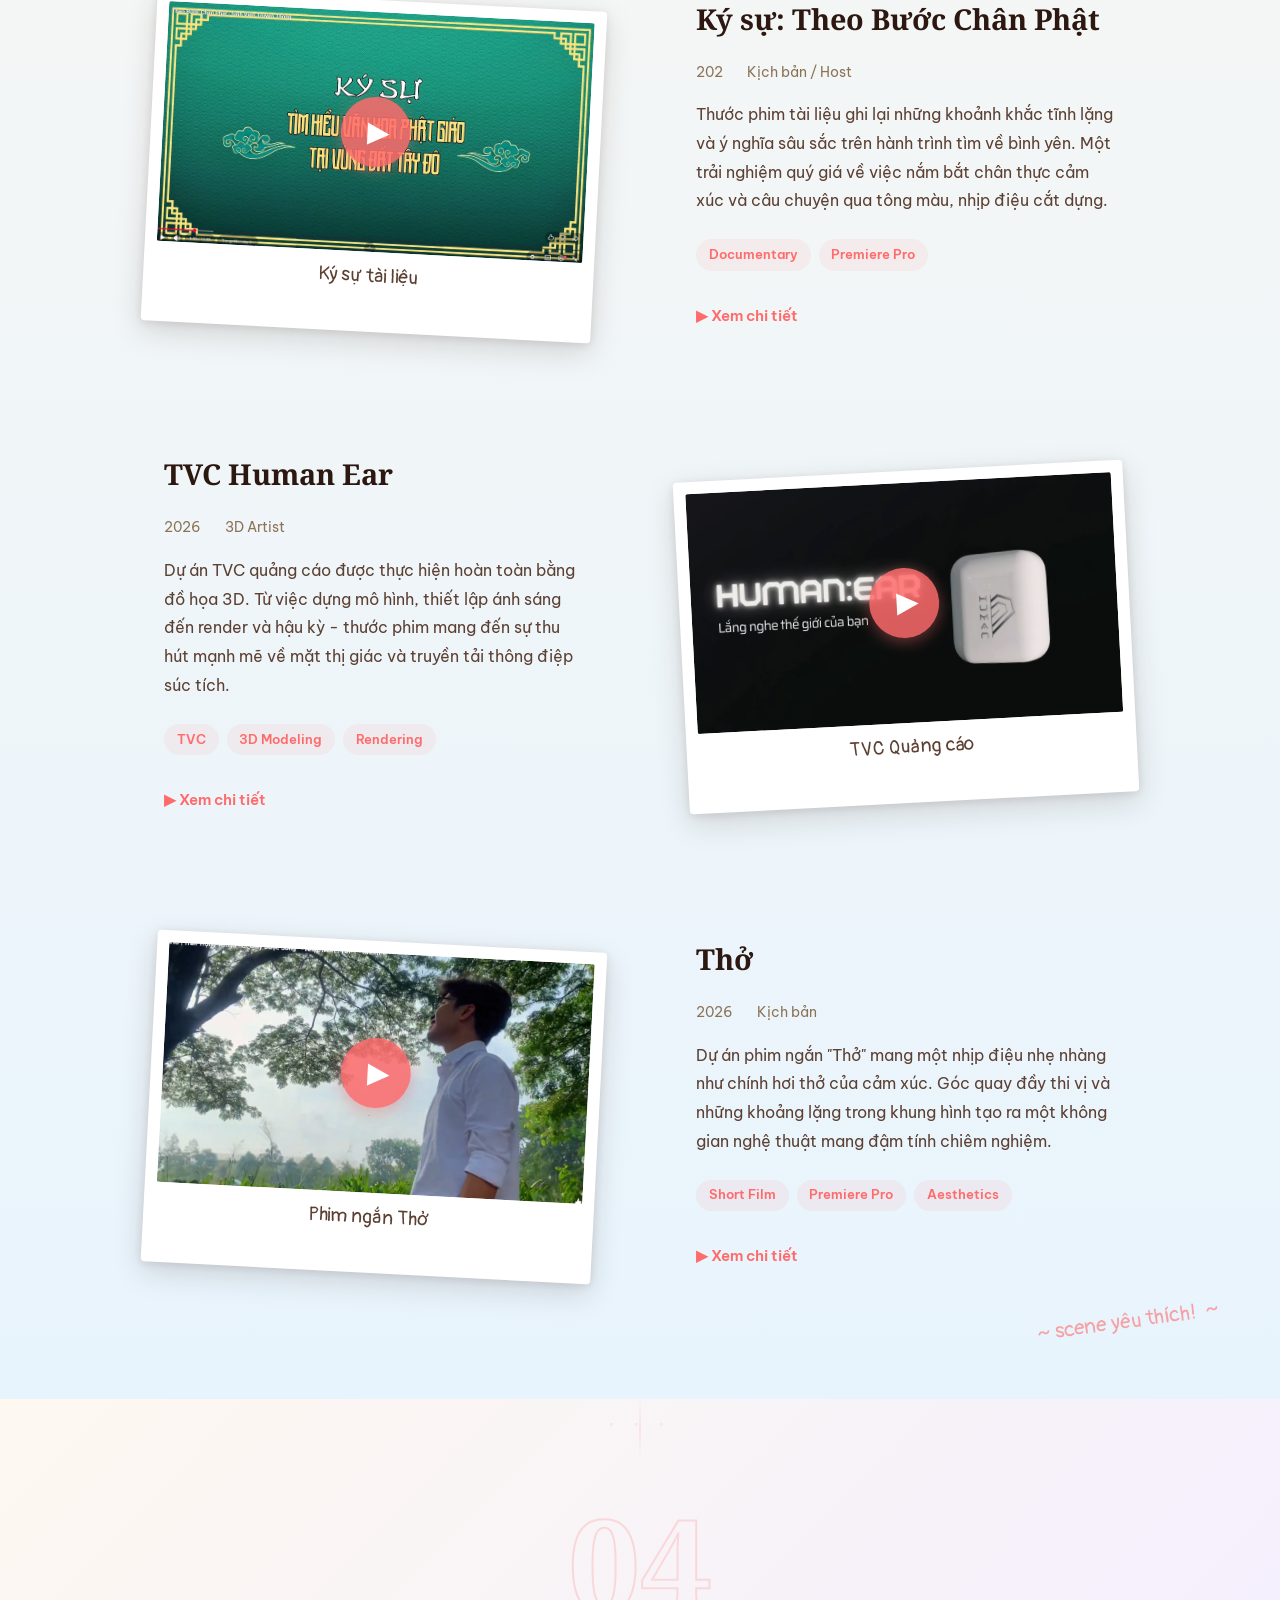
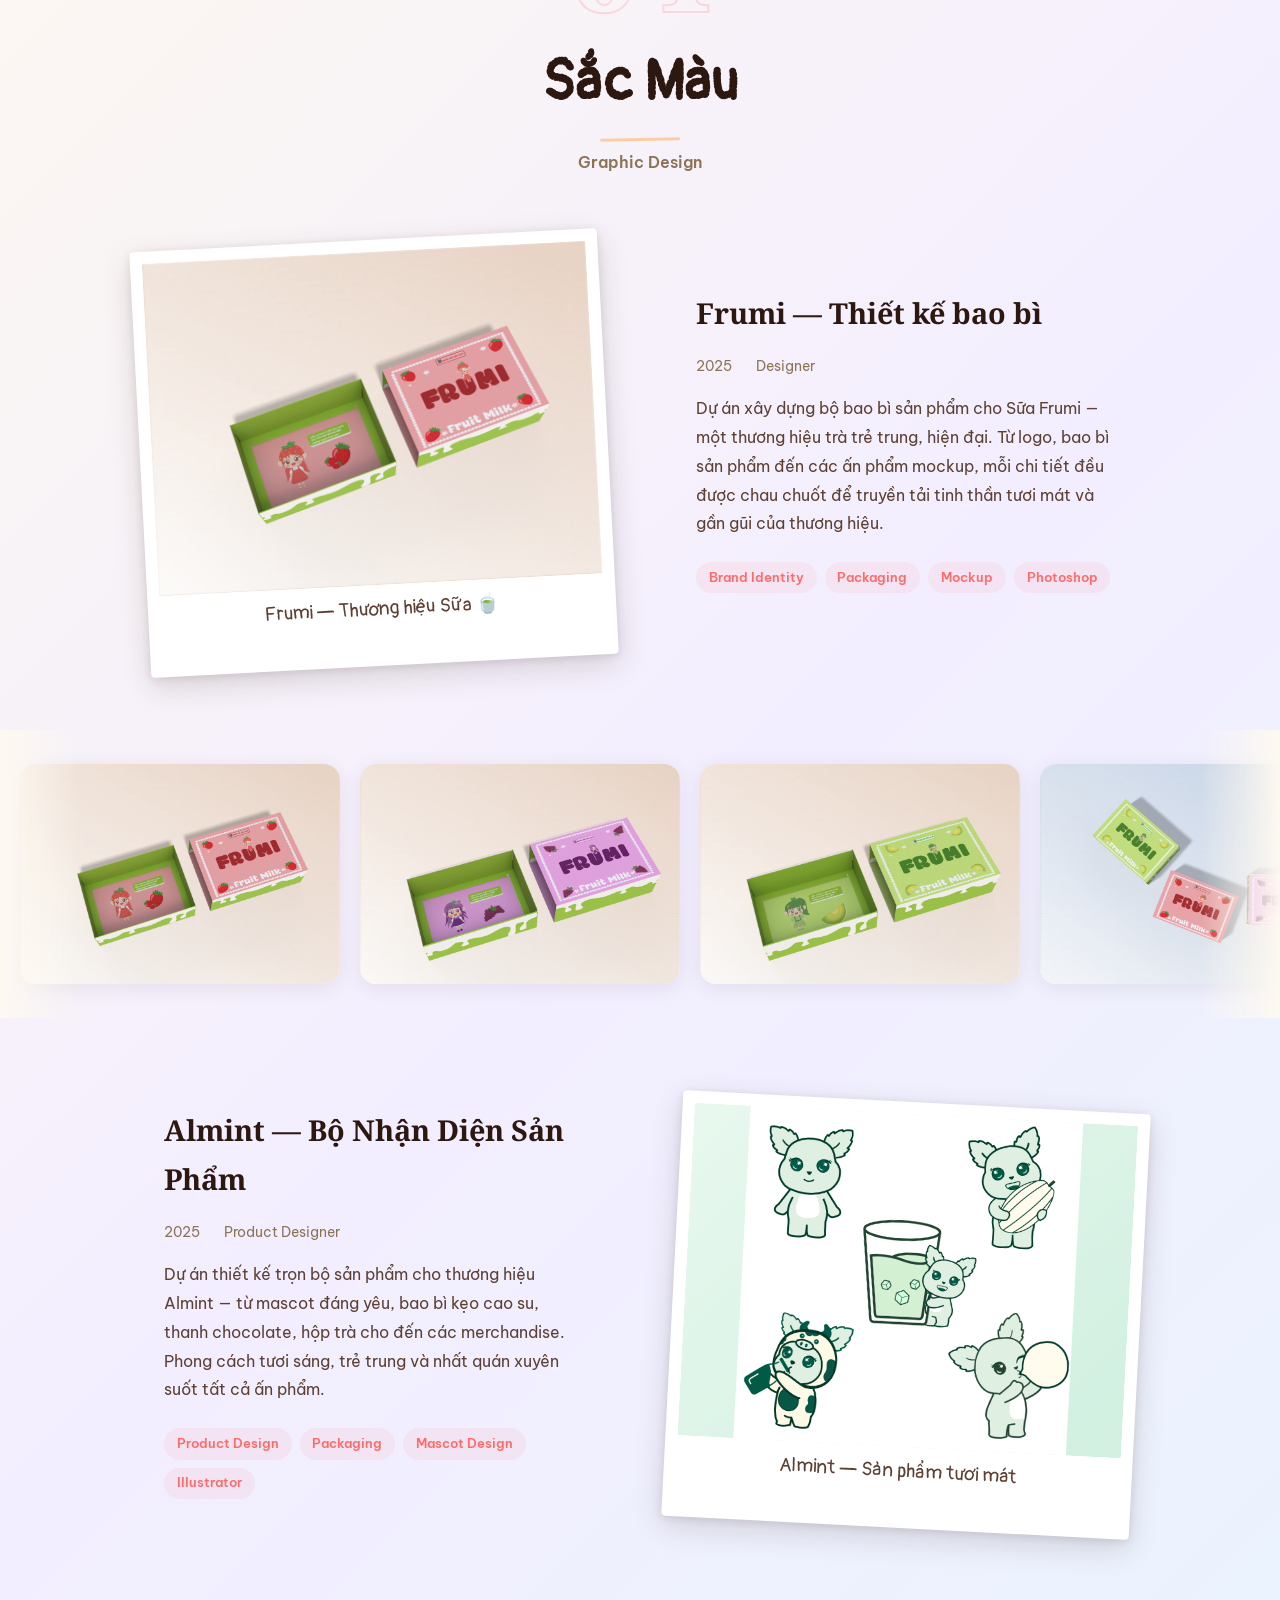
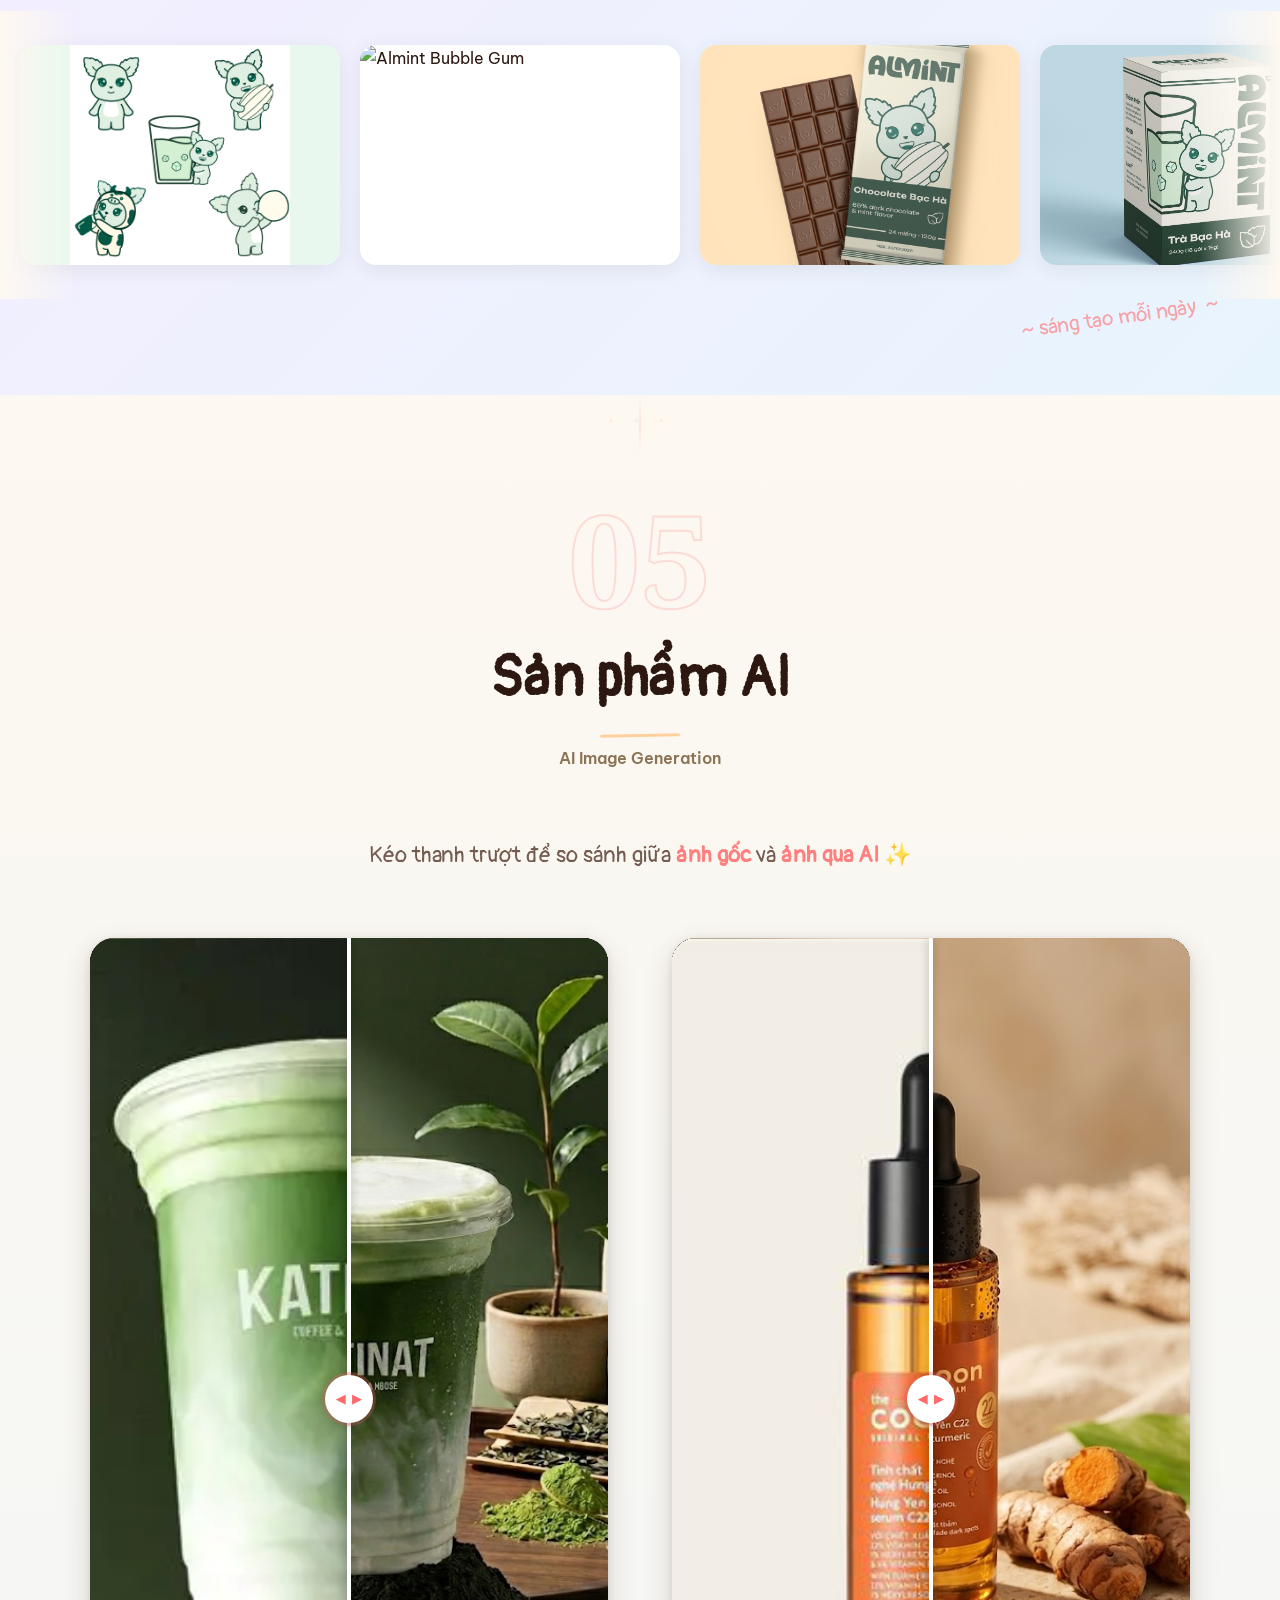
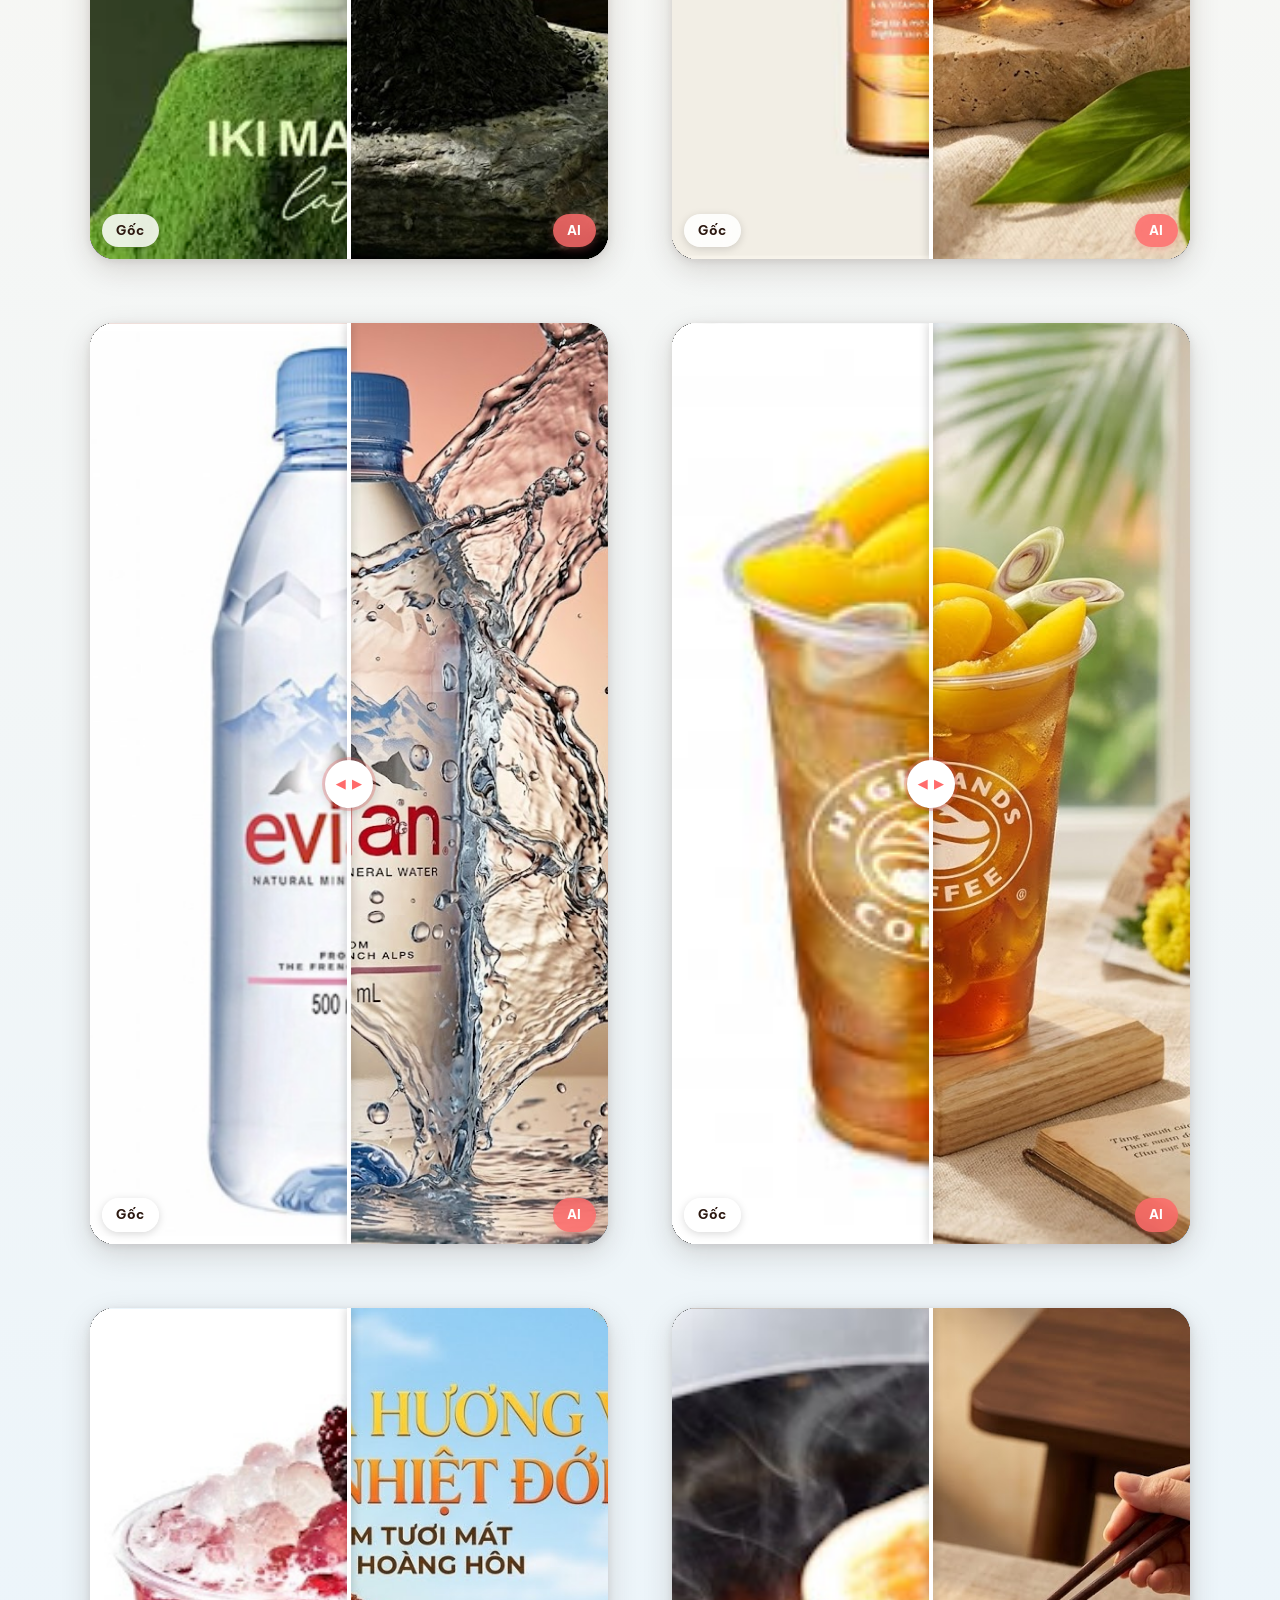
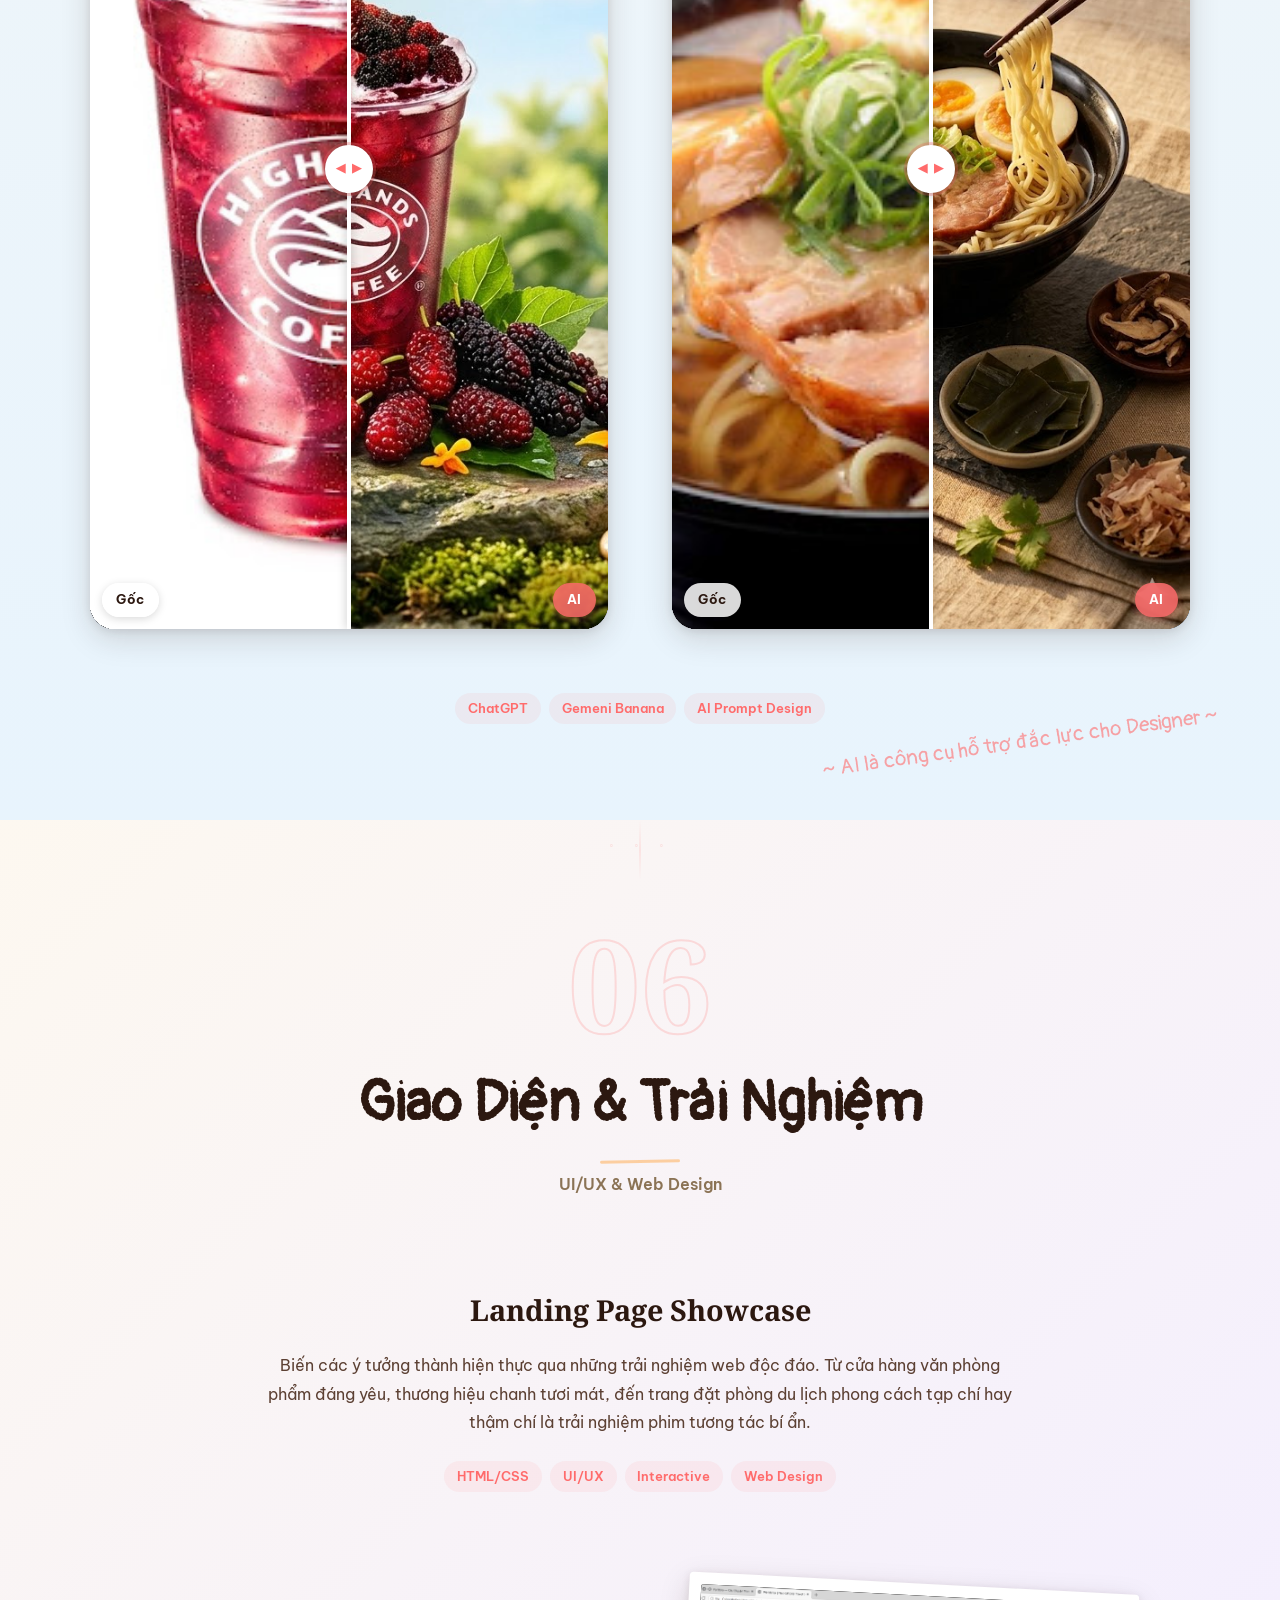
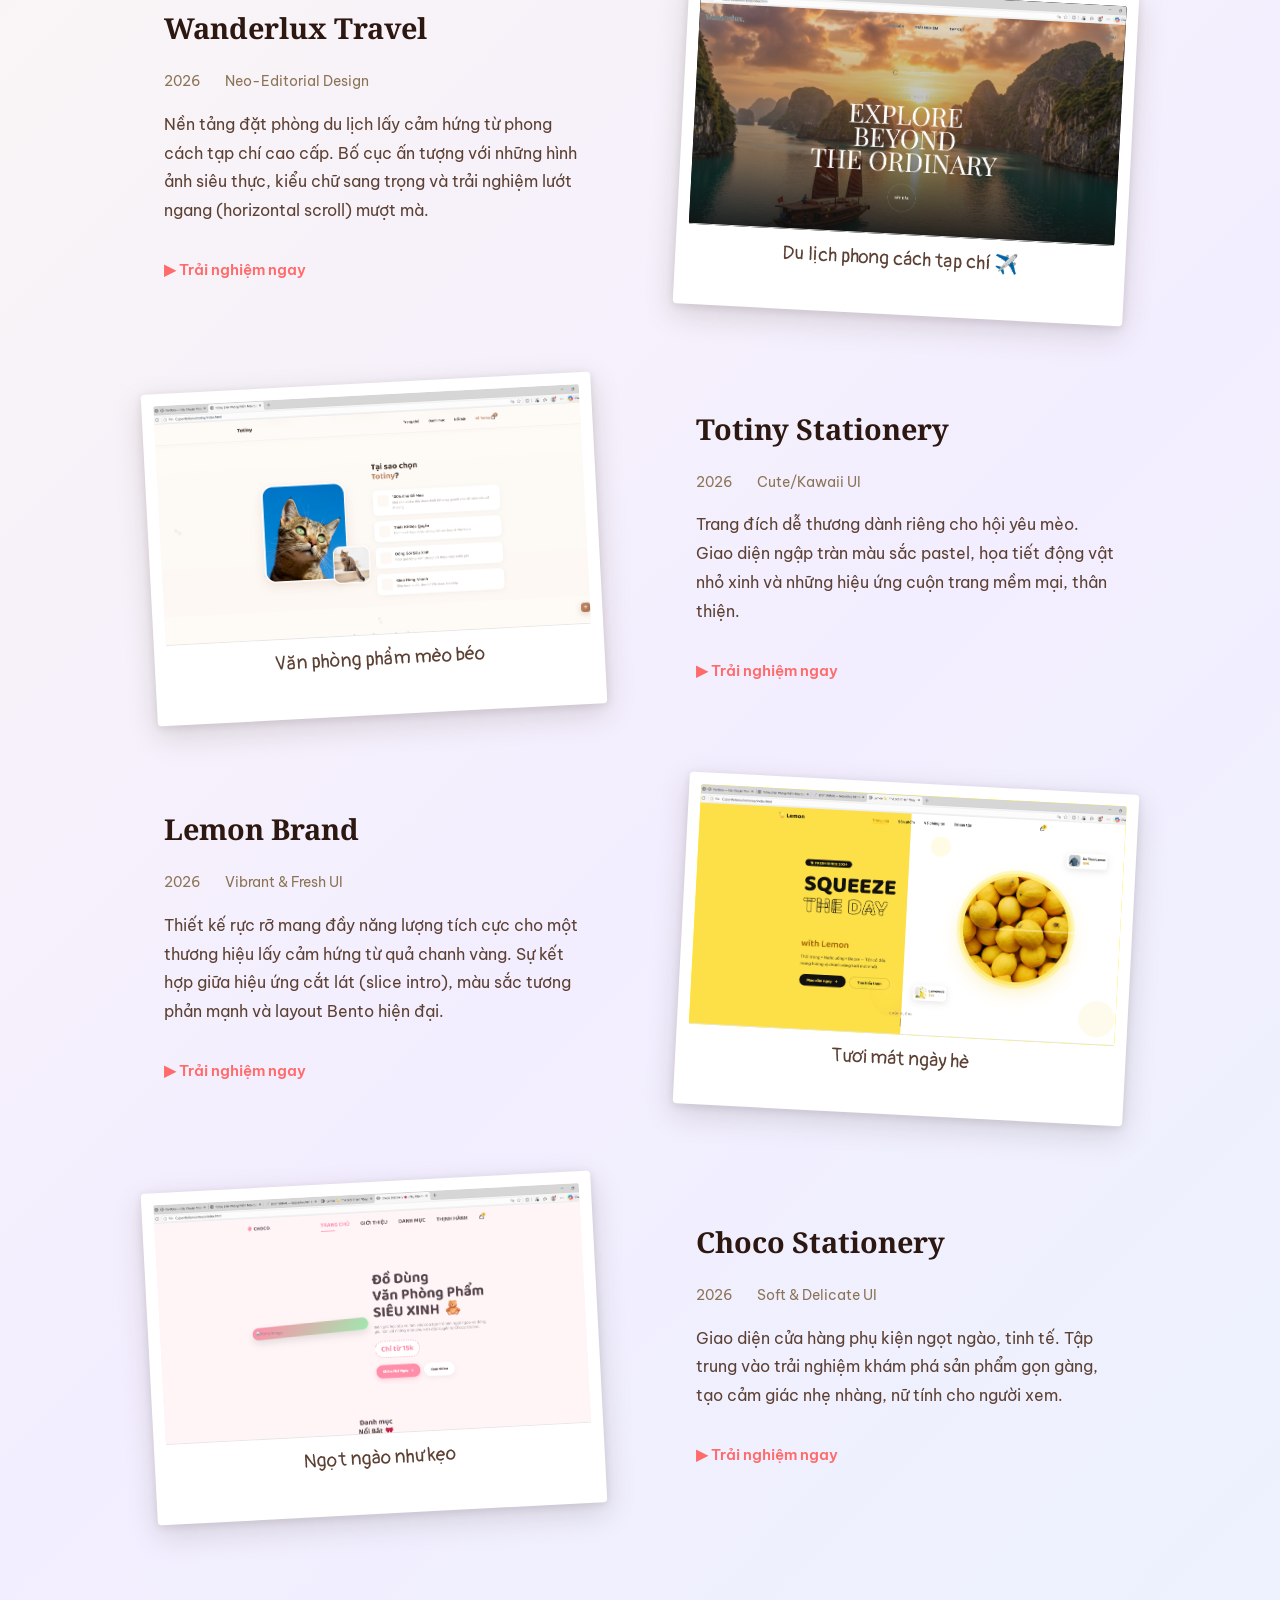
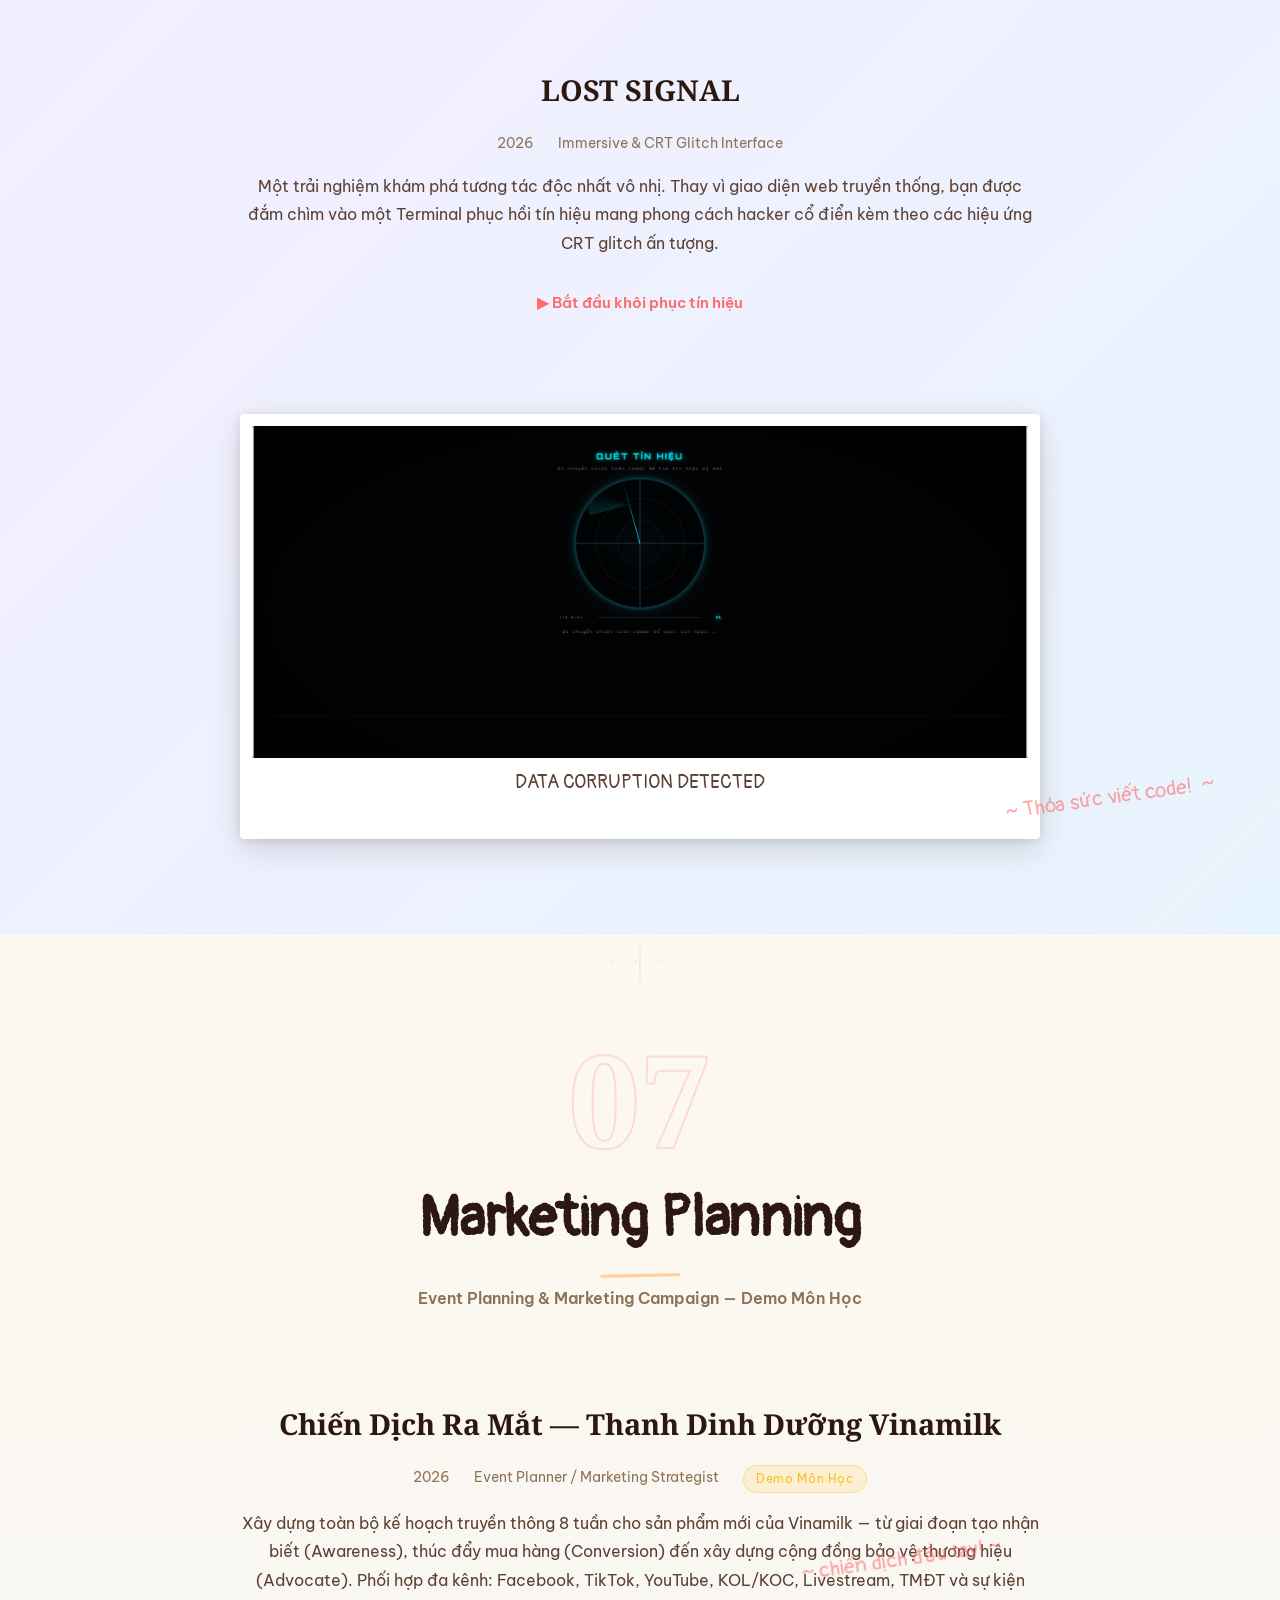
==== commit 4b1a1760: "update: Ch08 - remove emoji icons, 2D to 3D, pixel art to low poly style" ====
--- a/index.html
+++ b/index.html
@@ -1181,23 +1181,20 @@
       <div class="pickmiup-features" style="grid-column: 1 / -1;">
 
         <div class="pickmiup-card">
-          <div class="pickmiup-card__icon">🚗</div>
           <h4 class="pickmiup-card__title">Cơ Chế Pickup</h4>
           <p class="pickmiup-card__desc">
-            Tài xế di chuyển trên lưới bản đồ, đón khách tại các điểm màu sắc chỉ định và chở đến đúng điểm đến trước khi hết giờ.
+            Tài xế di chuyển trong môi trường 3D, đón khách tại các điểm màu sắc chỉ định và chở đến đúng điểm đến trước khi hết giờ.
           </p>
         </div>
 
         <div class="pickmiup-card">
-          <div class="pickmiup-card__icon">🗺️</div>
-          <h4 class="pickmiup-card__title">Thiết Kế Tilemap</h4>
+          <h4 class="pickmiup-card__title">Thiết Kế Level 3D</h4>
           <p class="pickmiup-card__desc">
-            Bản đồ được xây dựng bằng hệ thống <strong>TileMap</strong> của Godot — các khu phố, con đường và địa điểm đặc trưng được bố trí ngẫu nhiên qua từng màn.
+            Bản đồ thành phố được dựng bằng asset 3D từ Blender — các khu phố, con đường và địa điểm được sắp xếp tạo cảm giác thành phố sống động.
           </p>
         </div>
 
         <div class="pickmiup-card">
-          <div class="pickmiup-card__icon">⏱️</div>
           <h4 class="pickmiup-card__title">Race Against Time</h4>
           <p class="pickmiup-card__desc">
             Hệ thống đếm ngược tạo áp lực cho người chơi — mỗi cuốc xe hoàn thành đúng hạn sẽ cộng điểm và kéo dài thời gian.
@@ -1205,26 +1202,23 @@
         </div>
 
         <div class="pickmiup-card">
-          <div class="pickmiup-card__icon">🎮</div>
-          <h4 class="pickmiup-card__title">GDScript & Signals</h4>
+          <h4 class="pickmiup-card__title">GDScript &amp; Signals</h4>
           <p class="pickmiup-card__desc">
             Toàn bộ logic game được lập trình bằng <strong>GDScript</strong>, ứng dụng hệ thống Signal của Godot để điều phối sự kiện đón/trả khách và cập nhật UI.
           </p>
         </div>
 
         <div class="pickmiup-card">
-          <div class="pickmiup-card__icon">🎨</div>
-          <h4 class="pickmiup-card__title">Pixel Art Style</h4>
+          <h4 class="pickmiup-card__title">Low Poly Style</h4>
           <p class="pickmiup-card__desc">
-            Phong cách đồ họa pixel art dễ thương, bảng màu tươi sáng (teal, coral, vàng) mang lại cảm giác casual và thân thiện với mọi lứa tuổi.
+            Phong cách đồ họa <strong>low poly 3D</strong> tối giản, bảng màu tươi sáng đặc trưng mang lại cảm giác nhẹ nhàng, hiện đại và thẩm mỹ riêng biệt.
           </p>
         </div>
 
         <div class="pickmiup-card">
-          <div class="pickmiup-card__icon">📱</div>
           <h4 class="pickmiup-card__title">Cross-Platform</h4>
           <p class="pickmiup-card__desc">
-            Được thiết kế hướng tới xuất bản đa nền tảng (PC & Mobile). Godot 4 cho phép export nhanh chóng sang Android, Web và Desktop.
+            Được thiết kế hướng tới xuất bản đa nền tảng (PC &amp; Mobile). Godot 4 cho phép export nhanh chóng sang Android, Web và Desktop.
           </p>
         </div>
 
@@ -1252,7 +1246,7 @@
               <span class="pickmiup-video-hint">Nhấn để xem gameplay</span>
             </div>
             <!-- Corner badge -->
-            <div class="pickmiup-badge">🎮 GAMEPLAY</div>
+            <div class="pickmiup-badge">GAMEPLAY</div>
           </div>
           <p class="pickmiup-preview__caption">Video demo gameplay thực tế — PickMiUp (Godot 4)</p>
         </div>
@@ -1265,17 +1259,15 @@
 
           <div class="pickmiup-skill-item">
             <div class="pickmiup-skill-header">
-              <span class="pickmiup-skill-icon">🔷</span>
               <span class="pickmiup-skill-name">Lập trình Godot</span>
               <span class="pickmiup-skill-pct">80%</span>
             </div>
             <div class="pickmiup-skill-bar"><div class="pickmiup-skill-fill" style="--pct: 80%; --clr: #7c3aed;"></div></div>
-            <p class="pickmiup-skill-desc">Sử dụng Godot 4 để xây dựng game 2D — từ scene management, collision, animation đến export đa nền tảng.</p>
+            <p class="pickmiup-skill-desc">Sử dụng Godot 4 để xây dựng game 3D — từ scene management, collision, animation đến export đa nền tảng.</p>
           </div>
 
           <div class="pickmiup-skill-item">
             <div class="pickmiup-skill-header">
-              <span class="pickmiup-skill-icon">🕹️</span>
               <span class="pickmiup-skill-name">Thiết kế Gameplay</span>
               <span class="pickmiup-skill-pct">75%</span>
             </div>
@@ -1285,7 +1277,6 @@
 
           <div class="pickmiup-skill-item">
             <div class="pickmiup-skill-header">
-              <span class="pickmiup-skill-icon">🔄</span>
               <span class="pickmiup-skill-name">Core Loop Design</span>
               <span class="pickmiup-skill-pct">70%</span>
             </div>
@@ -1295,7 +1286,6 @@
 
           <div class="pickmiup-skill-item">
             <div class="pickmiup-skill-header">
-              <span class="pickmiup-skill-icon">📝</span>
               <span class="pickmiup-skill-name">GDScript</span>
               <span class="pickmiup-skill-pct">78%</span>
             </div>
@@ -1305,7 +1295,6 @@
 
           <div class="pickmiup-skill-item">
             <div class="pickmiup-skill-header">
-              <span class="pickmiup-skill-icon">🧊</span>
               <span class="pickmiup-skill-name">Dựng hình 3D — Blender</span>
               <span class="pickmiup-skill-pct">60%</span>
             </div>
@@ -1315,12 +1304,11 @@
 
           <div class="pickmiup-skill-item">
             <div class="pickmiup-skill-header">
-              <span class="pickmiup-skill-icon">🎨</span>
-              <span class="pickmiup-skill-name">Game Art & UI</span>
+              <span class="pickmiup-skill-name">Game Art &amp; UI</span>
               <span class="pickmiup-skill-pct">68%</span>
             </div>
             <div class="pickmiup-skill-bar"><div class="pickmiup-skill-fill" style="--pct: 68%; --clr: #a78bfa;"></div></div>
-            <p class="pickmiup-skill-desc">Thiết kế sprite pixel art, HUD in-game, màn hình menu và hiệu ứng visual feedback cho người chơi.</p>
+            <p class="pickmiup-skill-desc">Thiết kế mô hình low poly, HUD in-game, màn hình menu và hiệu ứng visual feedback cho người chơi.</p>
           </div>
 
         </div>
@@ -1331,33 +1319,27 @@
         <h4 style="font-family: 'Pangolin', cursive; font-size: 1.1rem; opacity: 0.7; margin-bottom: var(--space-md); letter-spacing: 0.08em;">TECH STACK</h4>
         <div class="pickmiup-techstack">
           <div class="pickmiup-tech">
-            <div class="pickmiup-tech__icon">🔷</div>
             <span class="pickmiup-tech__name">Godot 4</span>
             <span class="pickmiup-tech__sub">Engine</span>
           </div>
           <div class="pickmiup-tech">
-            <div class="pickmiup-tech__icon">📝</div>
             <span class="pickmiup-tech__name">GDScript</span>
             <span class="pickmiup-tech__sub">Language</span>
           </div>
           <div class="pickmiup-tech">
-            <div class="pickmiup-tech__icon">🧊</div>
             <span class="pickmiup-tech__name">Blender</span>
             <span class="pickmiup-tech__sub">3D Asset</span>
           </div>
           <div class="pickmiup-tech">
-            <div class="pickmiup-tech__icon">🎵</div>
             <span class="pickmiup-tech__name">AudioStream</span>
             <span class="pickmiup-tech__sub">Sound</span>
           </div>
           <div class="pickmiup-tech">
-            <div class="pickmiup-tech__icon">✨</div>
-            <span class="pickmiup-tech__name">Particles2D</span>
+            <span class="pickmiup-tech__name">Particles3D</span>
             <span class="pickmiup-tech__sub">VFX</span>
           </div>
           <div class="pickmiup-tech">
-            <div class="pickmiup-tech__icon">📦</div>
-            <span class="pickmiup-tech__name">Scenes & Nodes</span>
+            <span class="pickmiup-tech__name">Scenes &amp; Nodes</span>
             <span class="pickmiup-tech__sub">Architecture</span>
           </div>
         </div>
@@ -1366,7 +1348,7 @@
     </div>
 
     <div class="chapter__annotation" aria-hidden="true" style="top: 15%; left: 4%;">
-      <span class="annotation-text">pixel art + code ✨</span>
+      <span class="annotation-text">low poly + code</span>
     </div>
   </section>
 
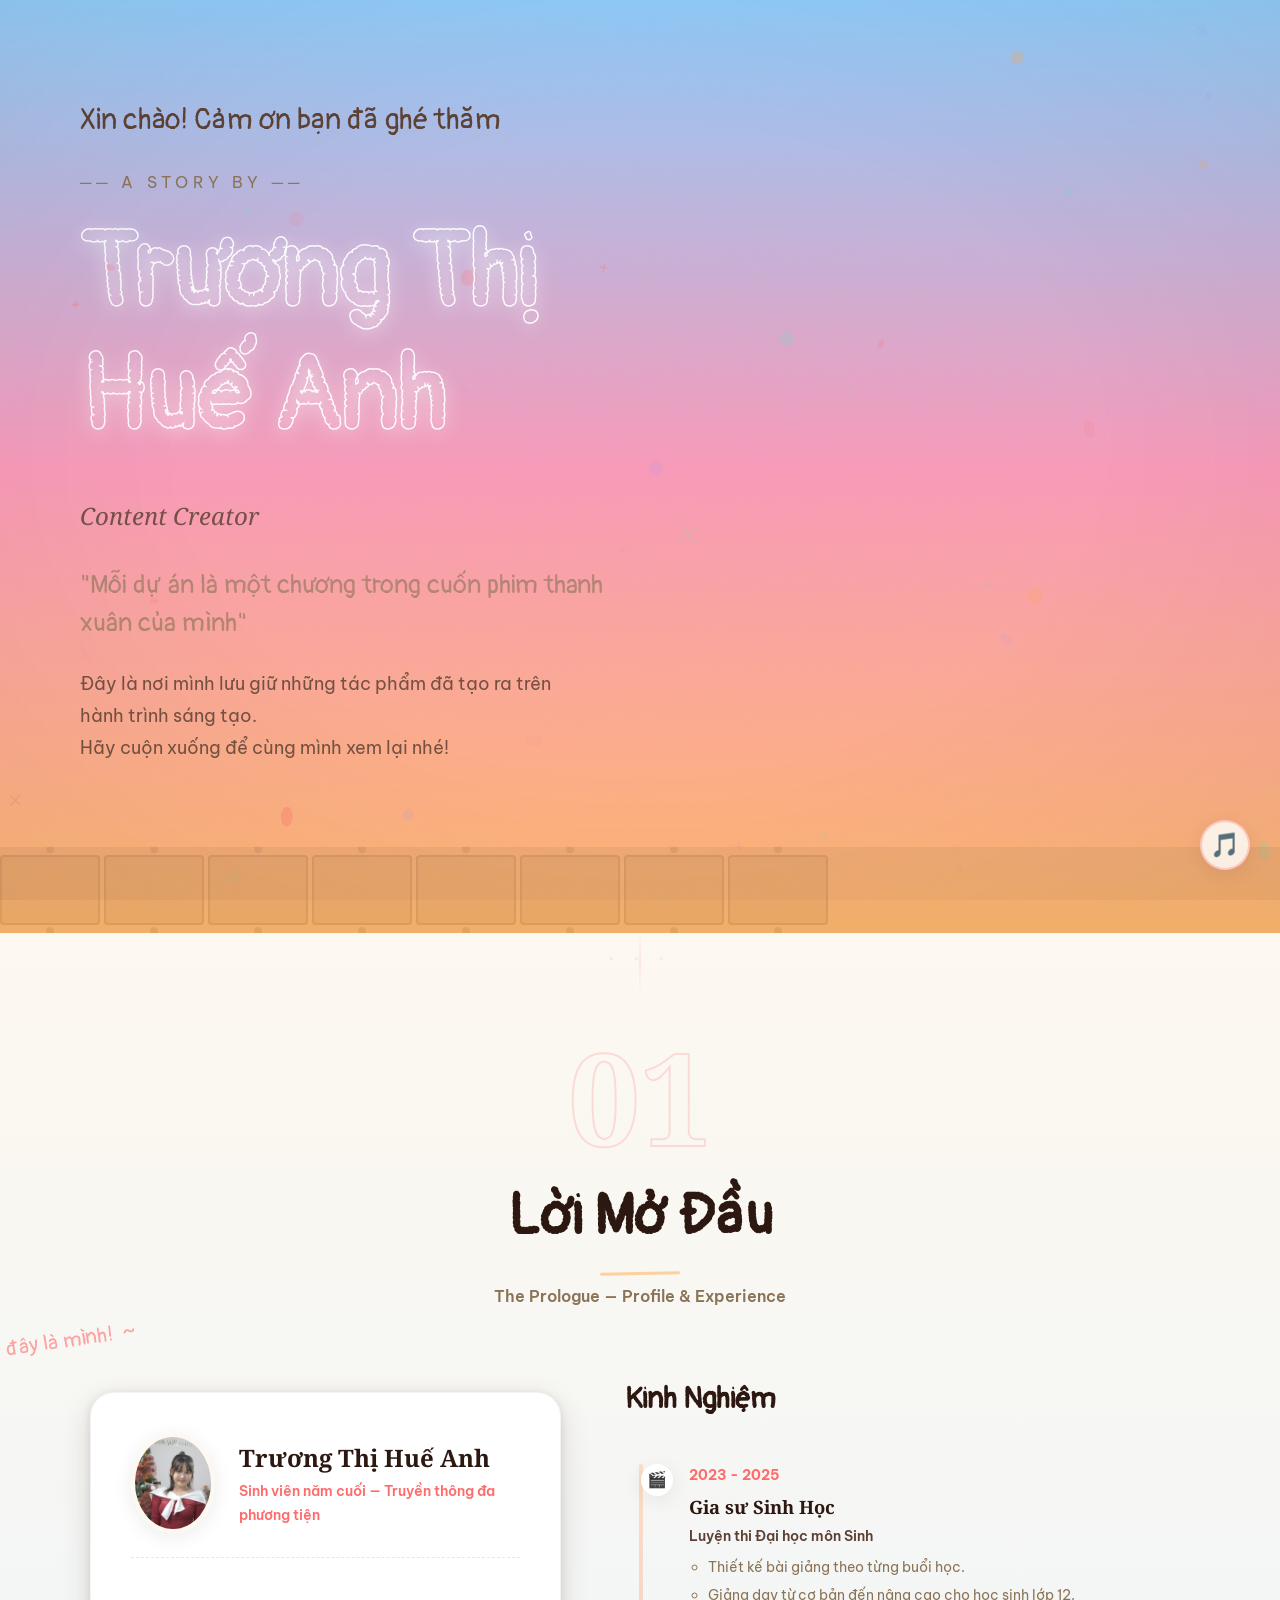
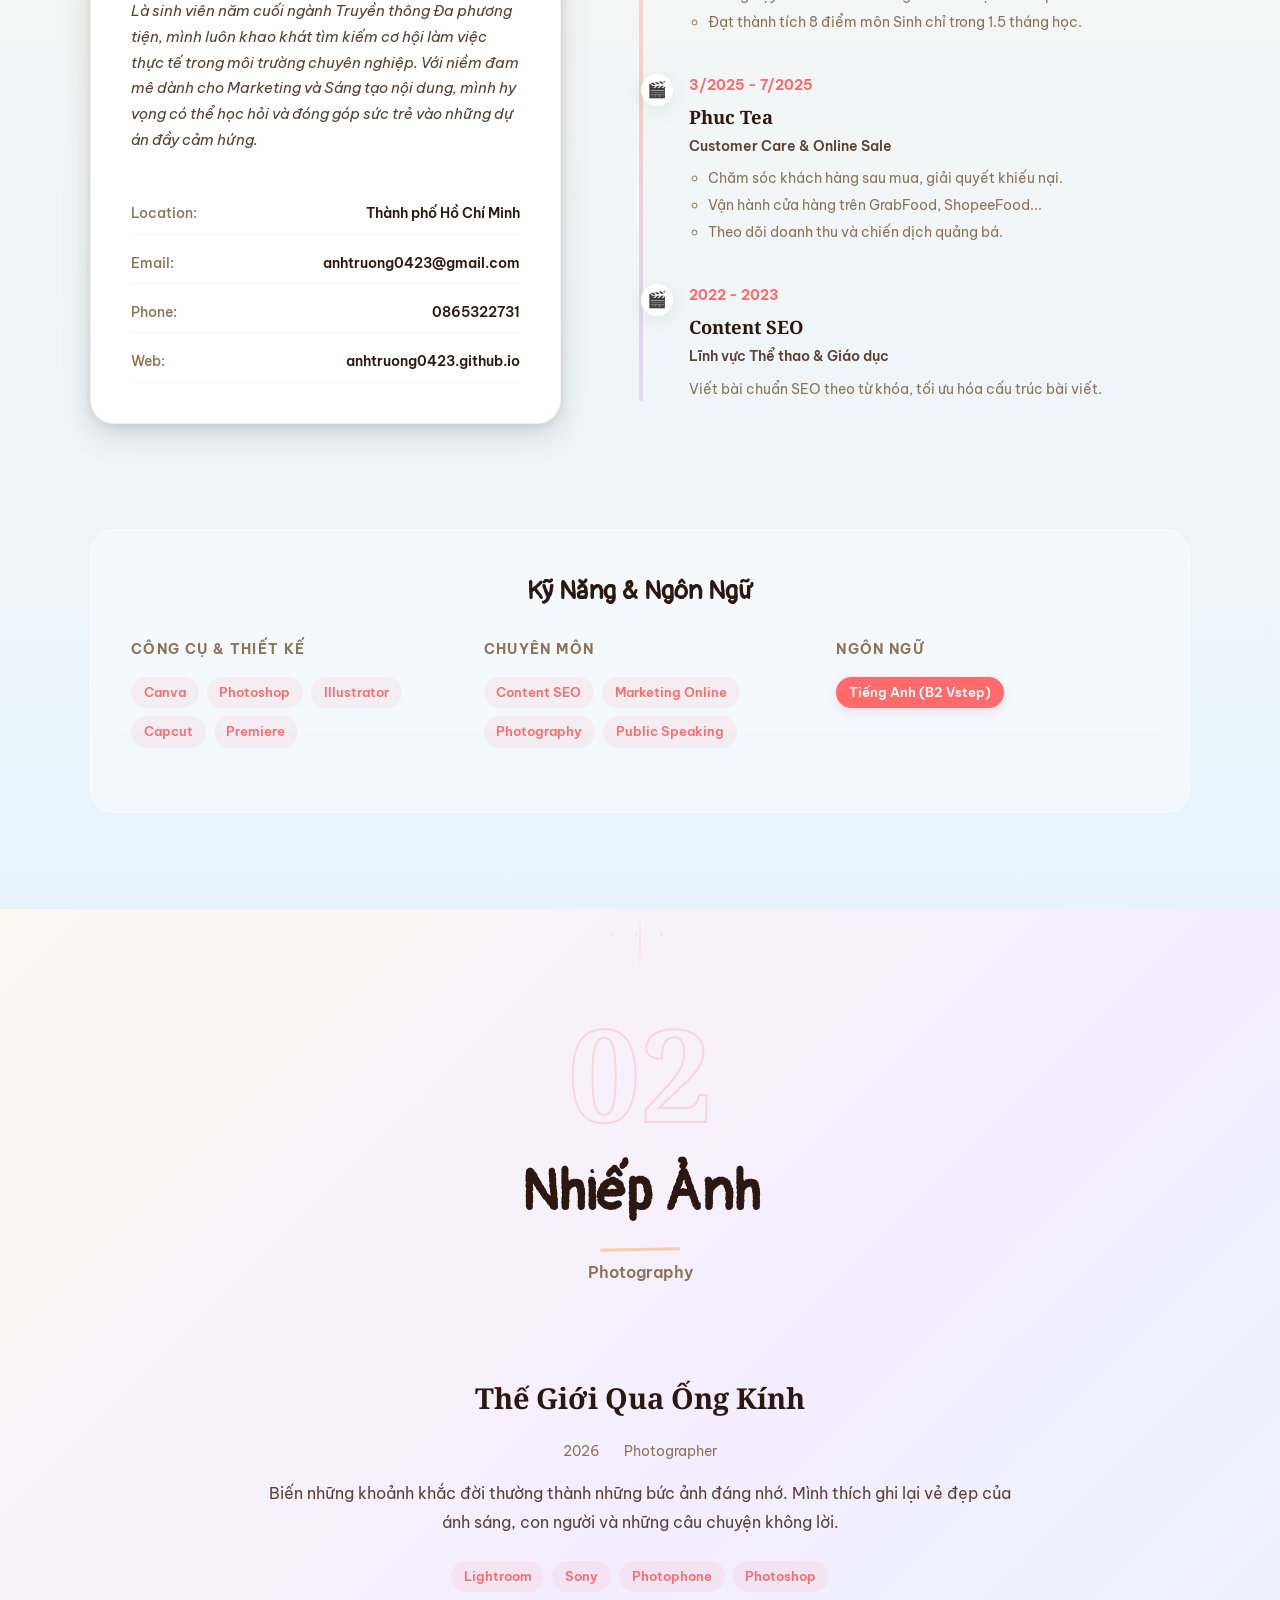
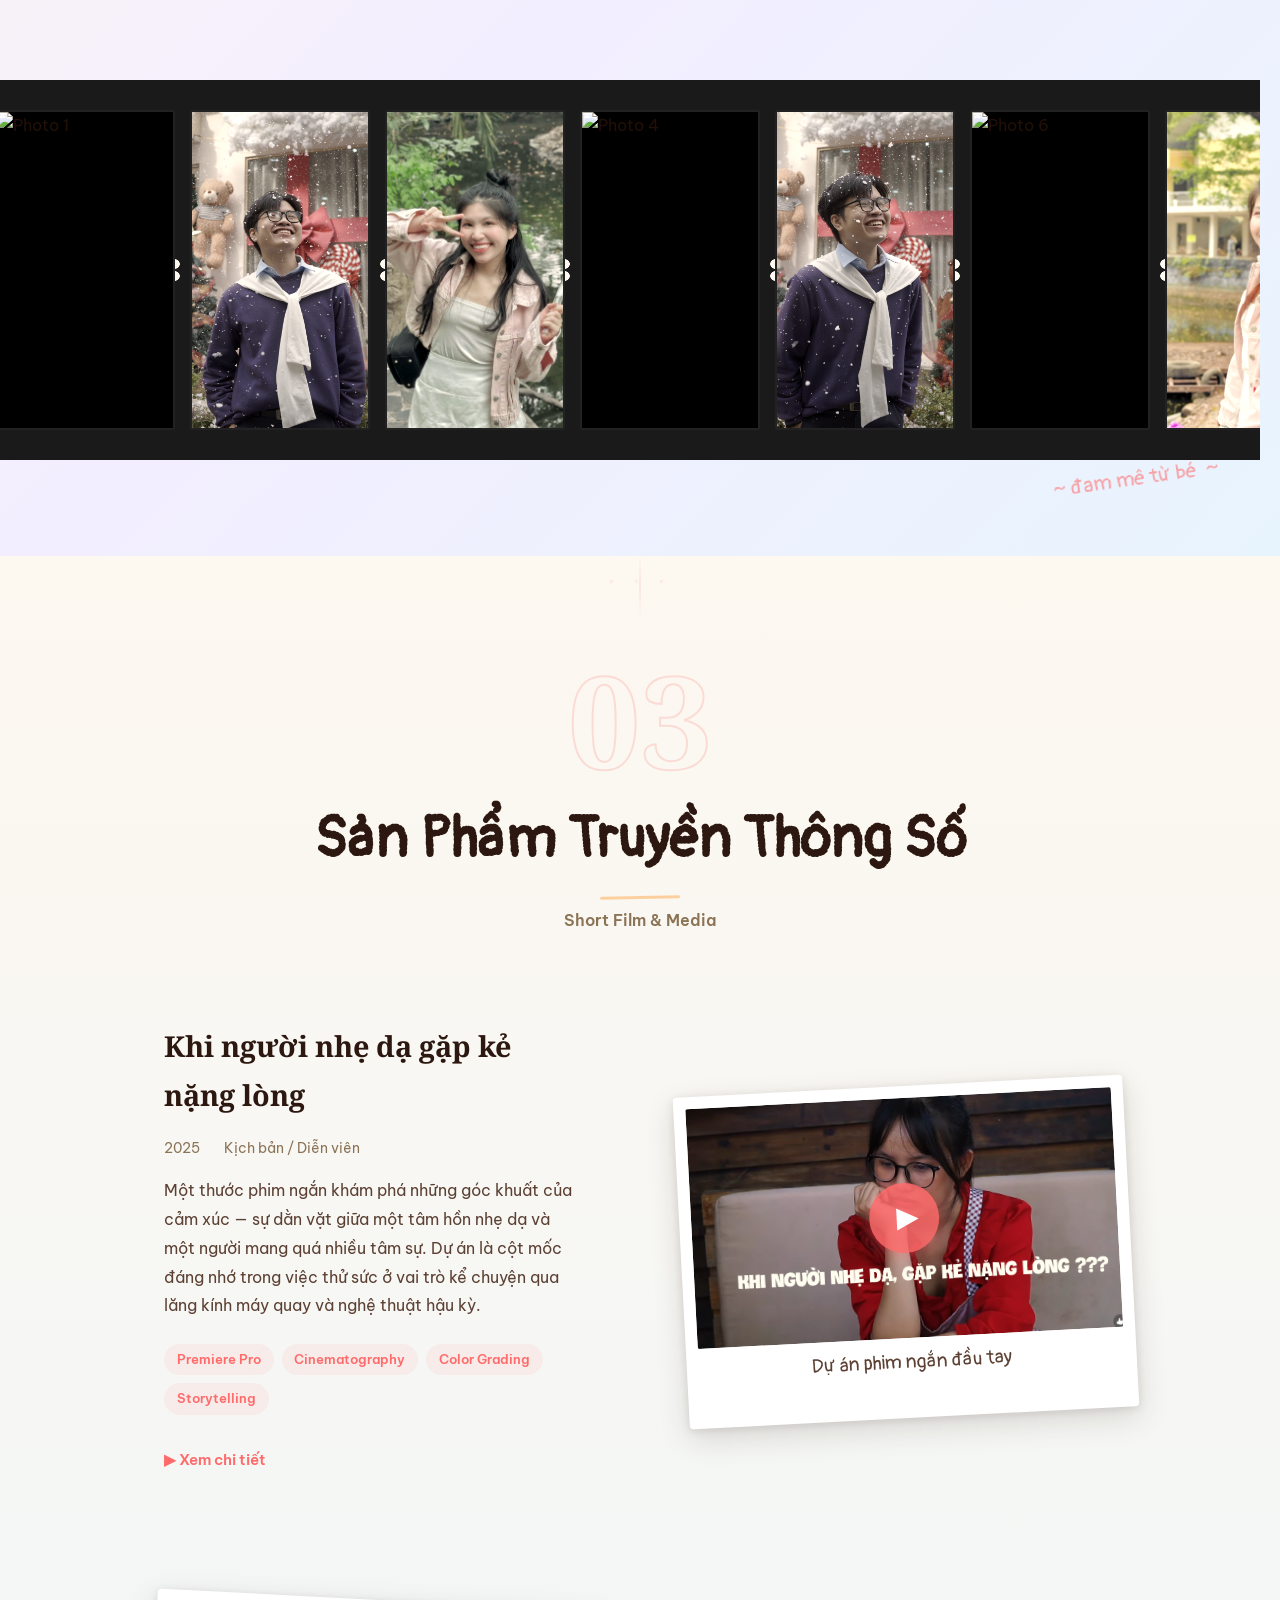
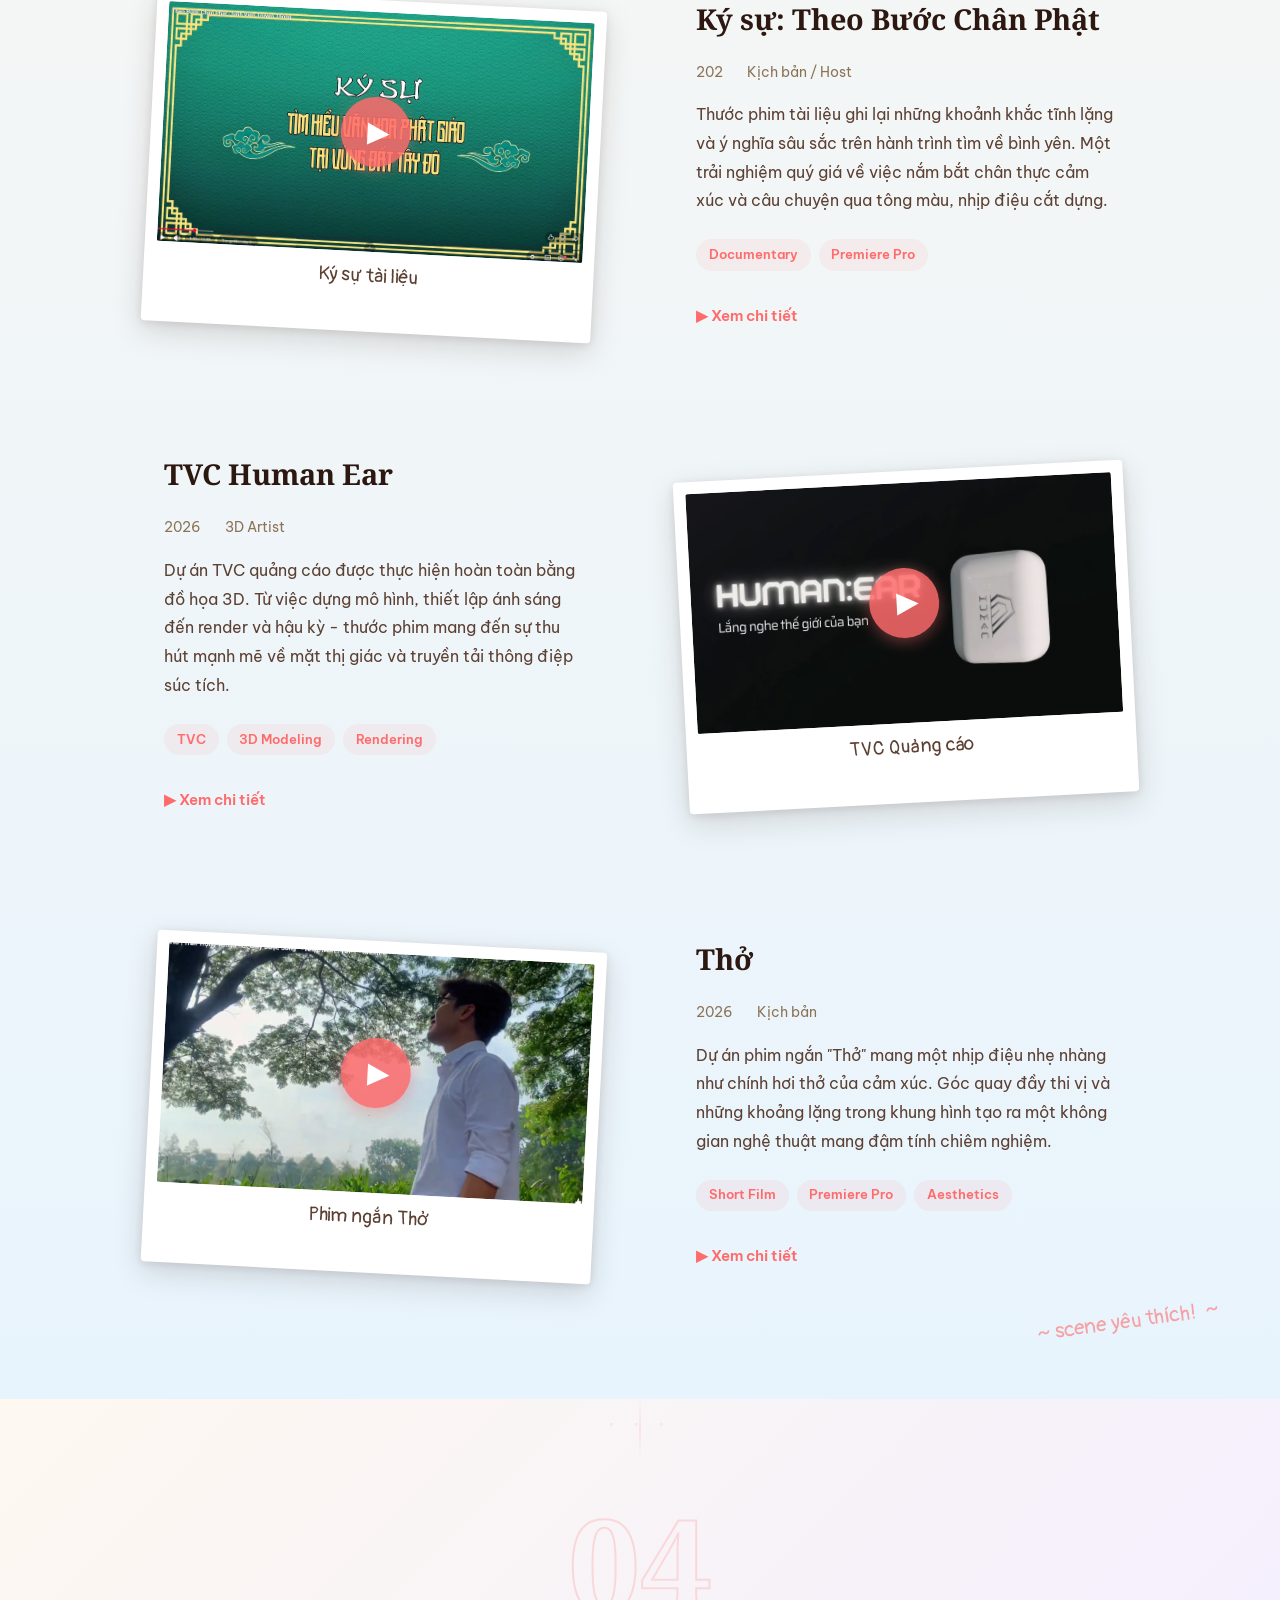
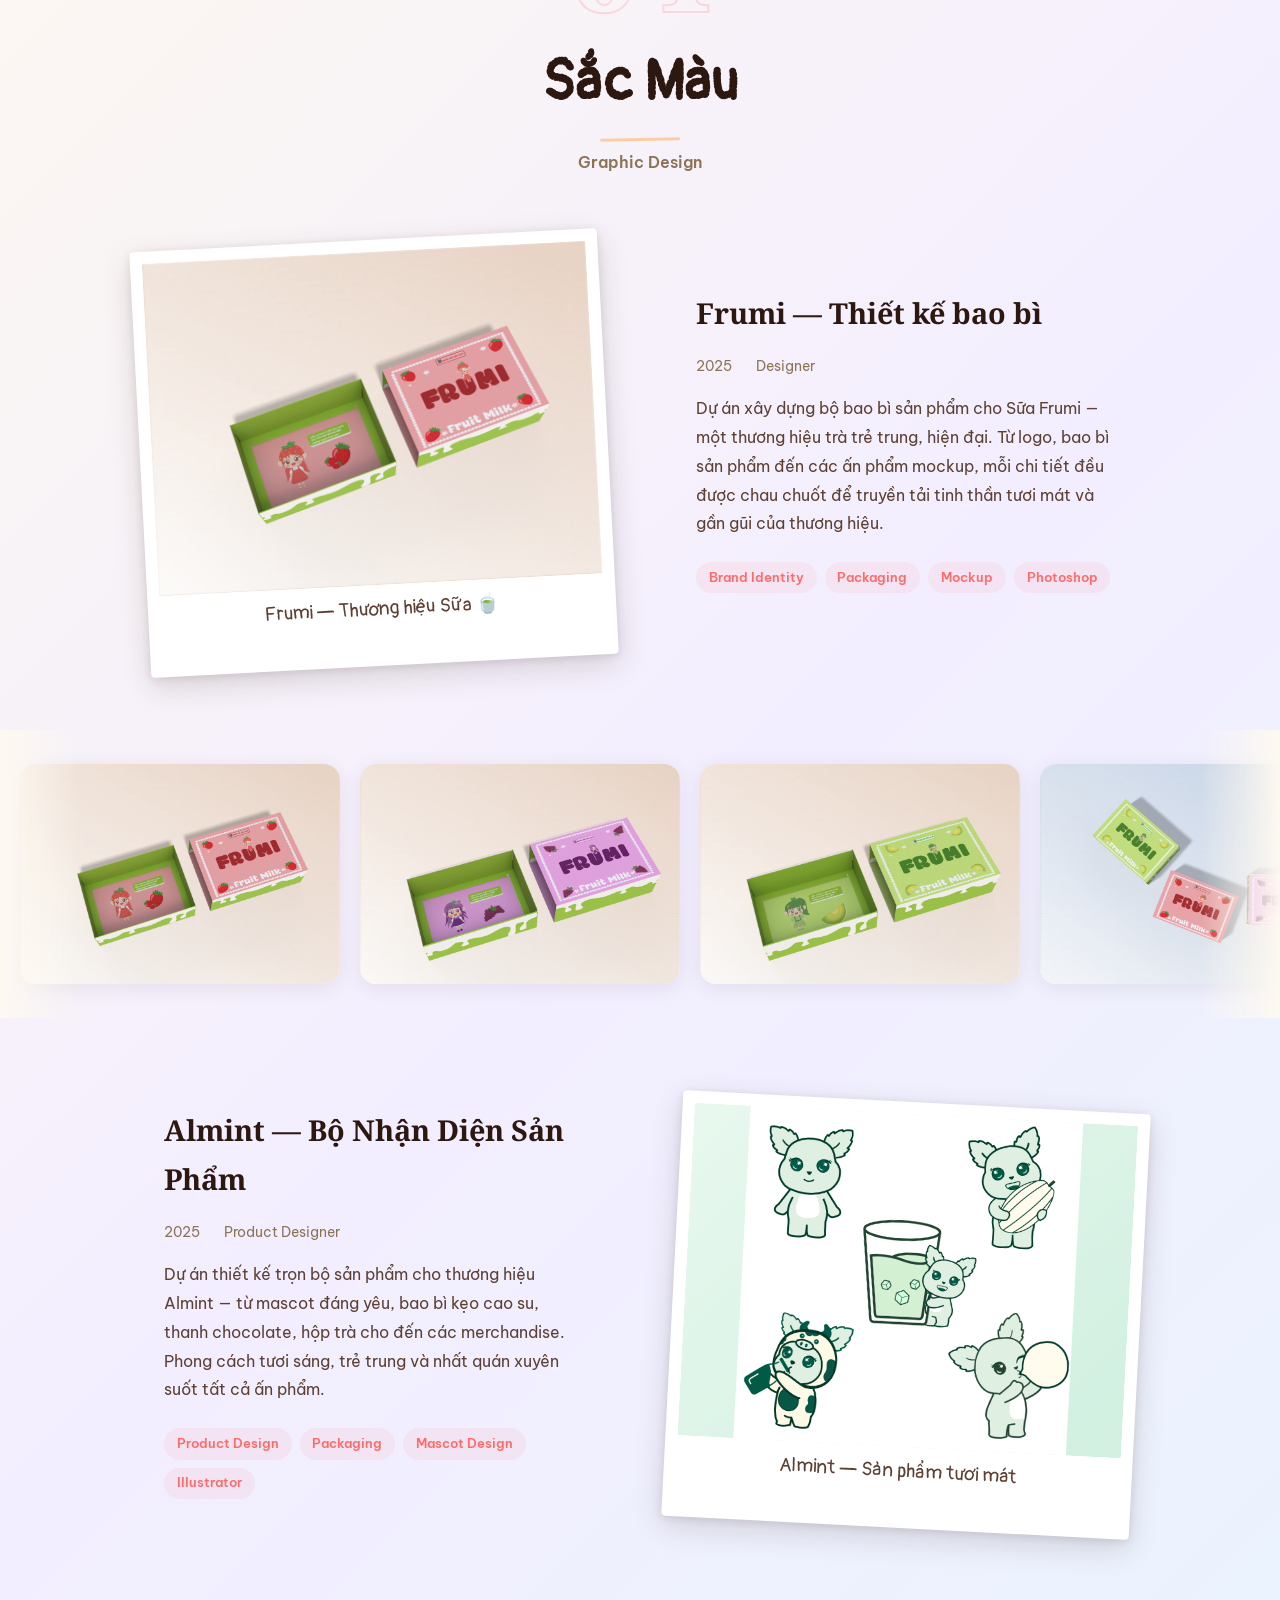
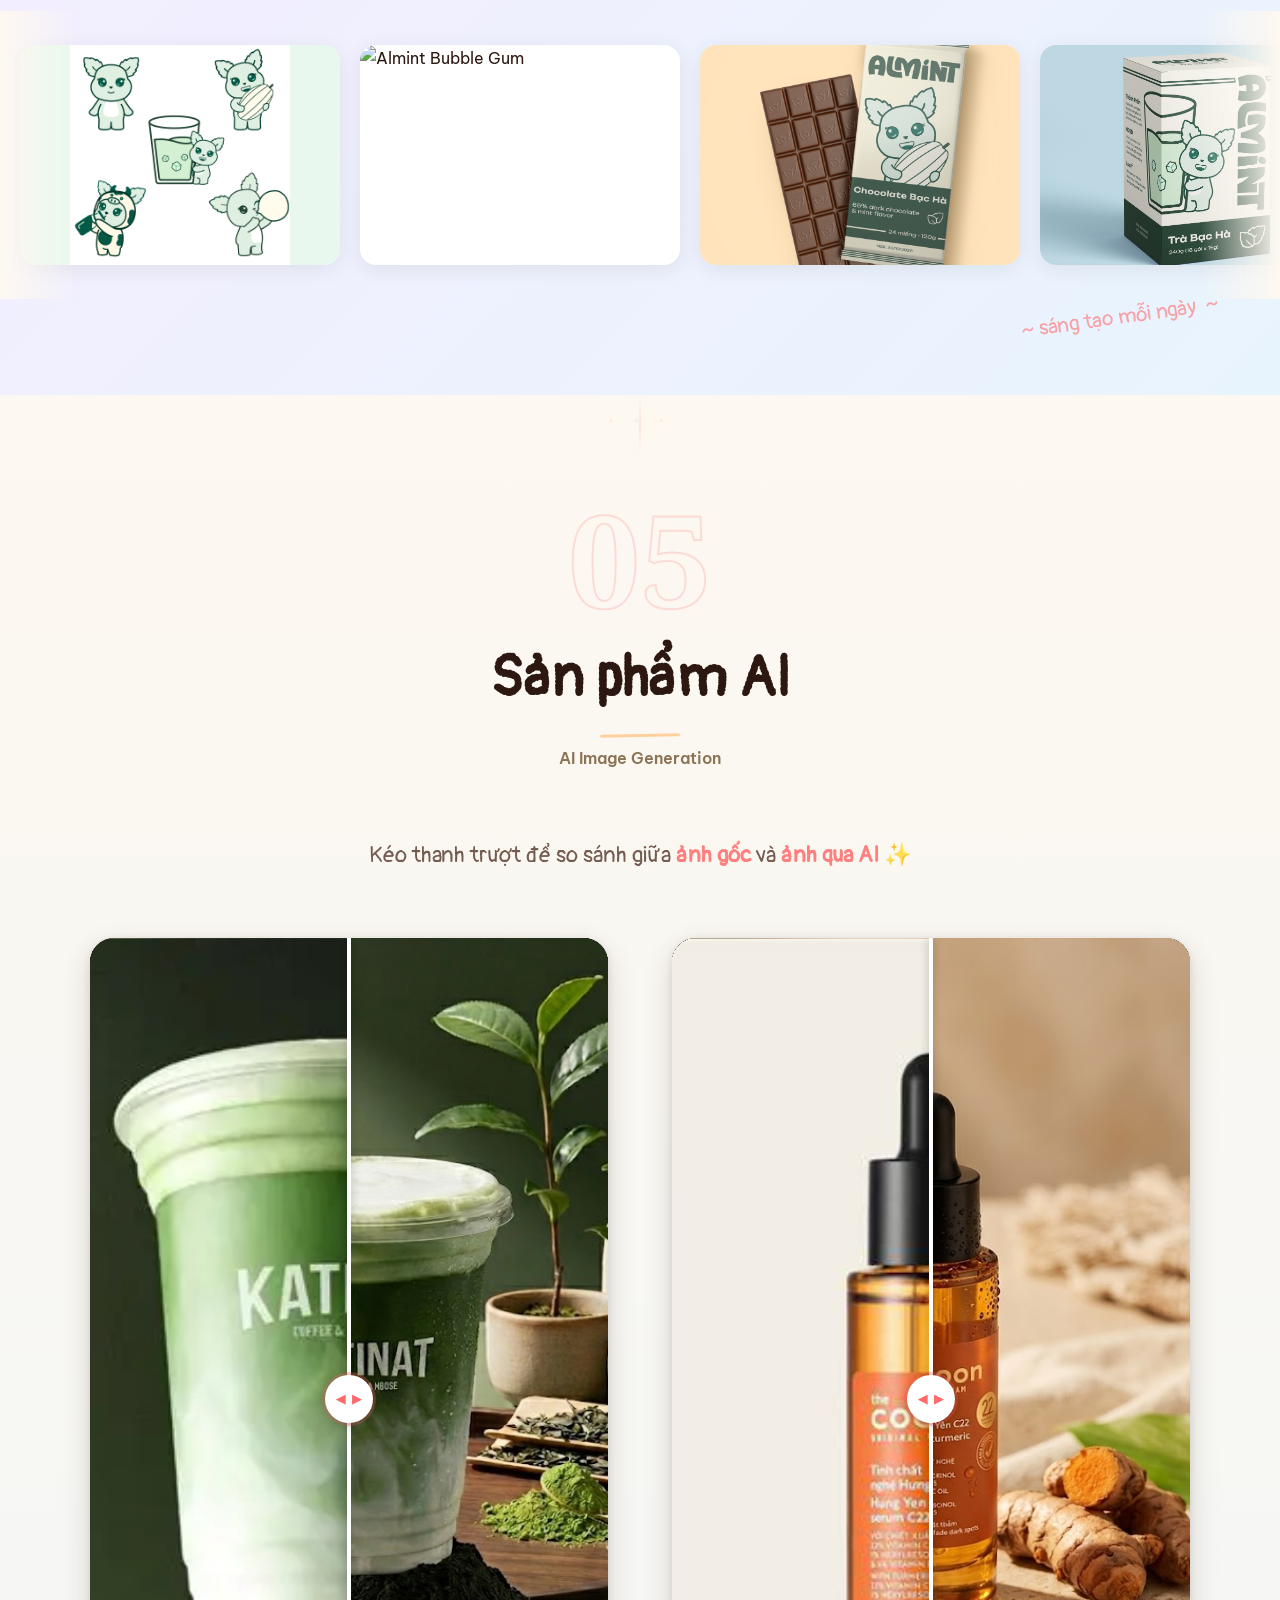
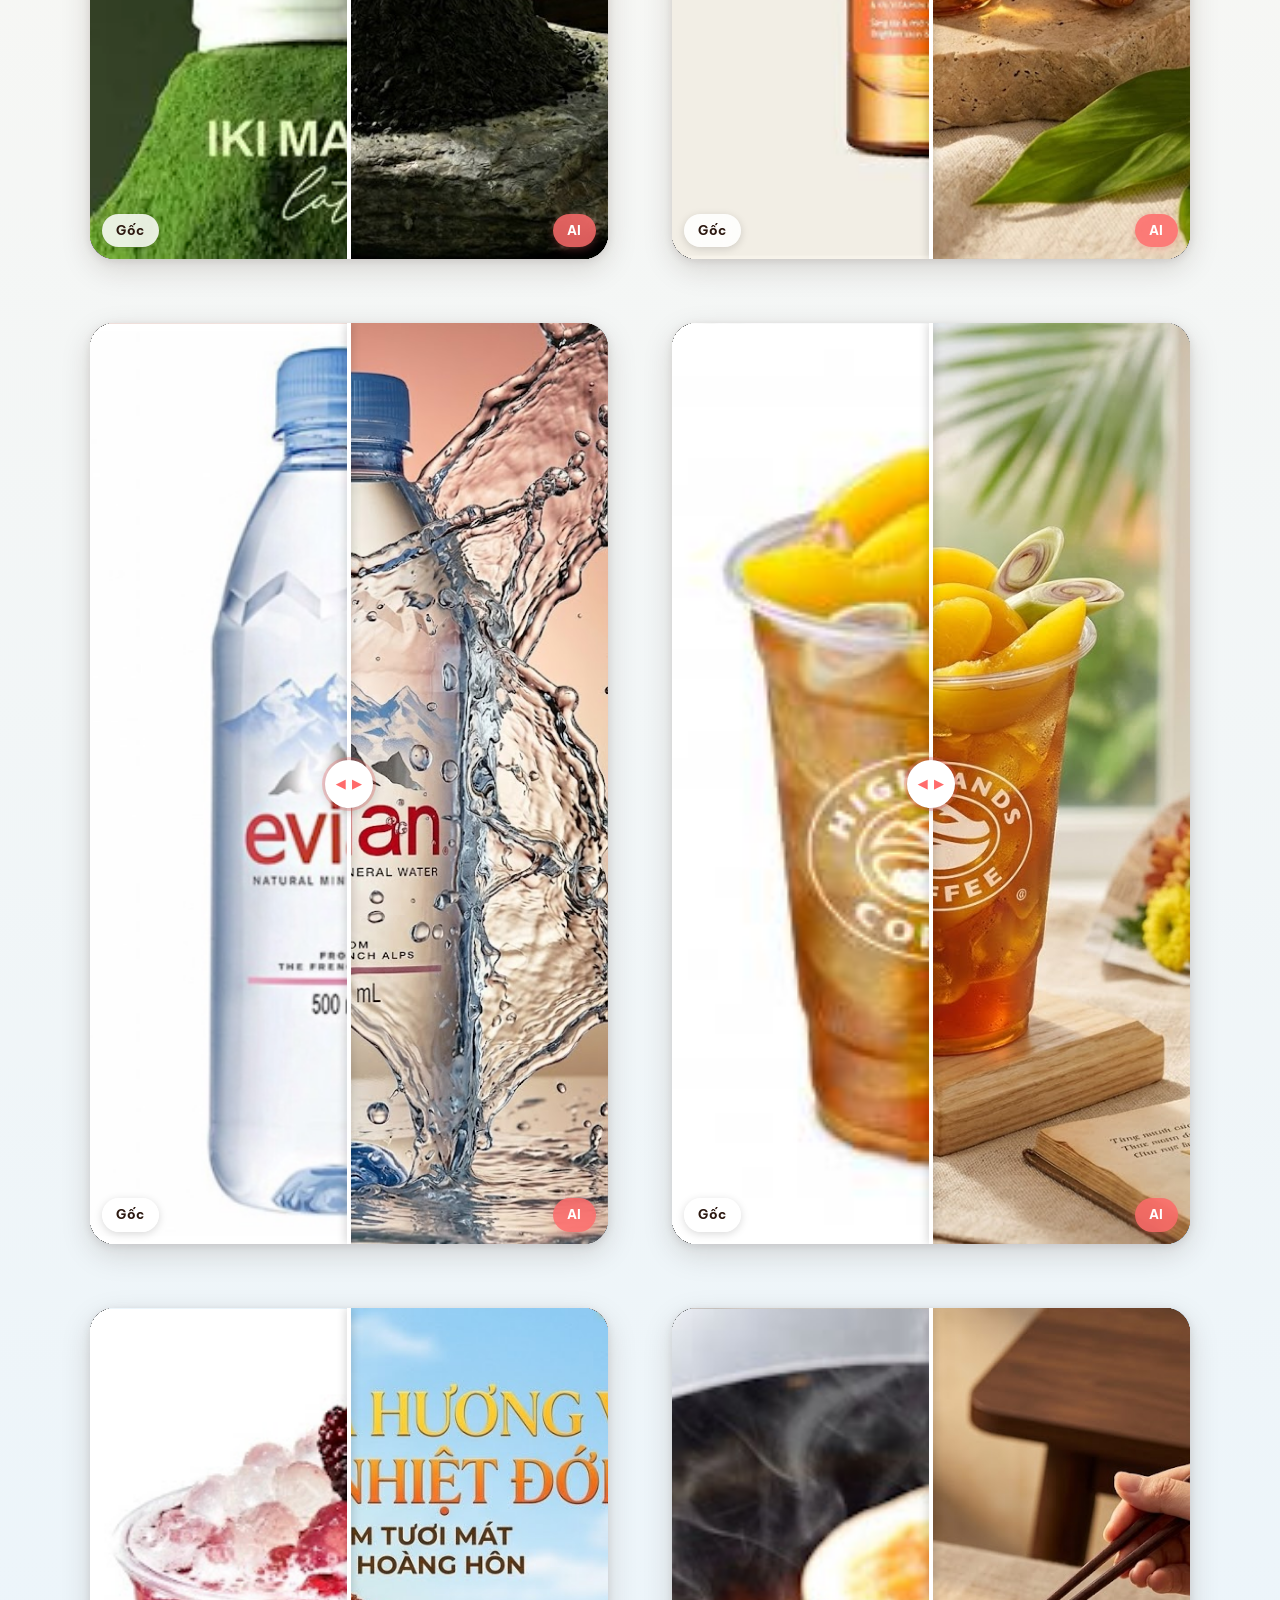
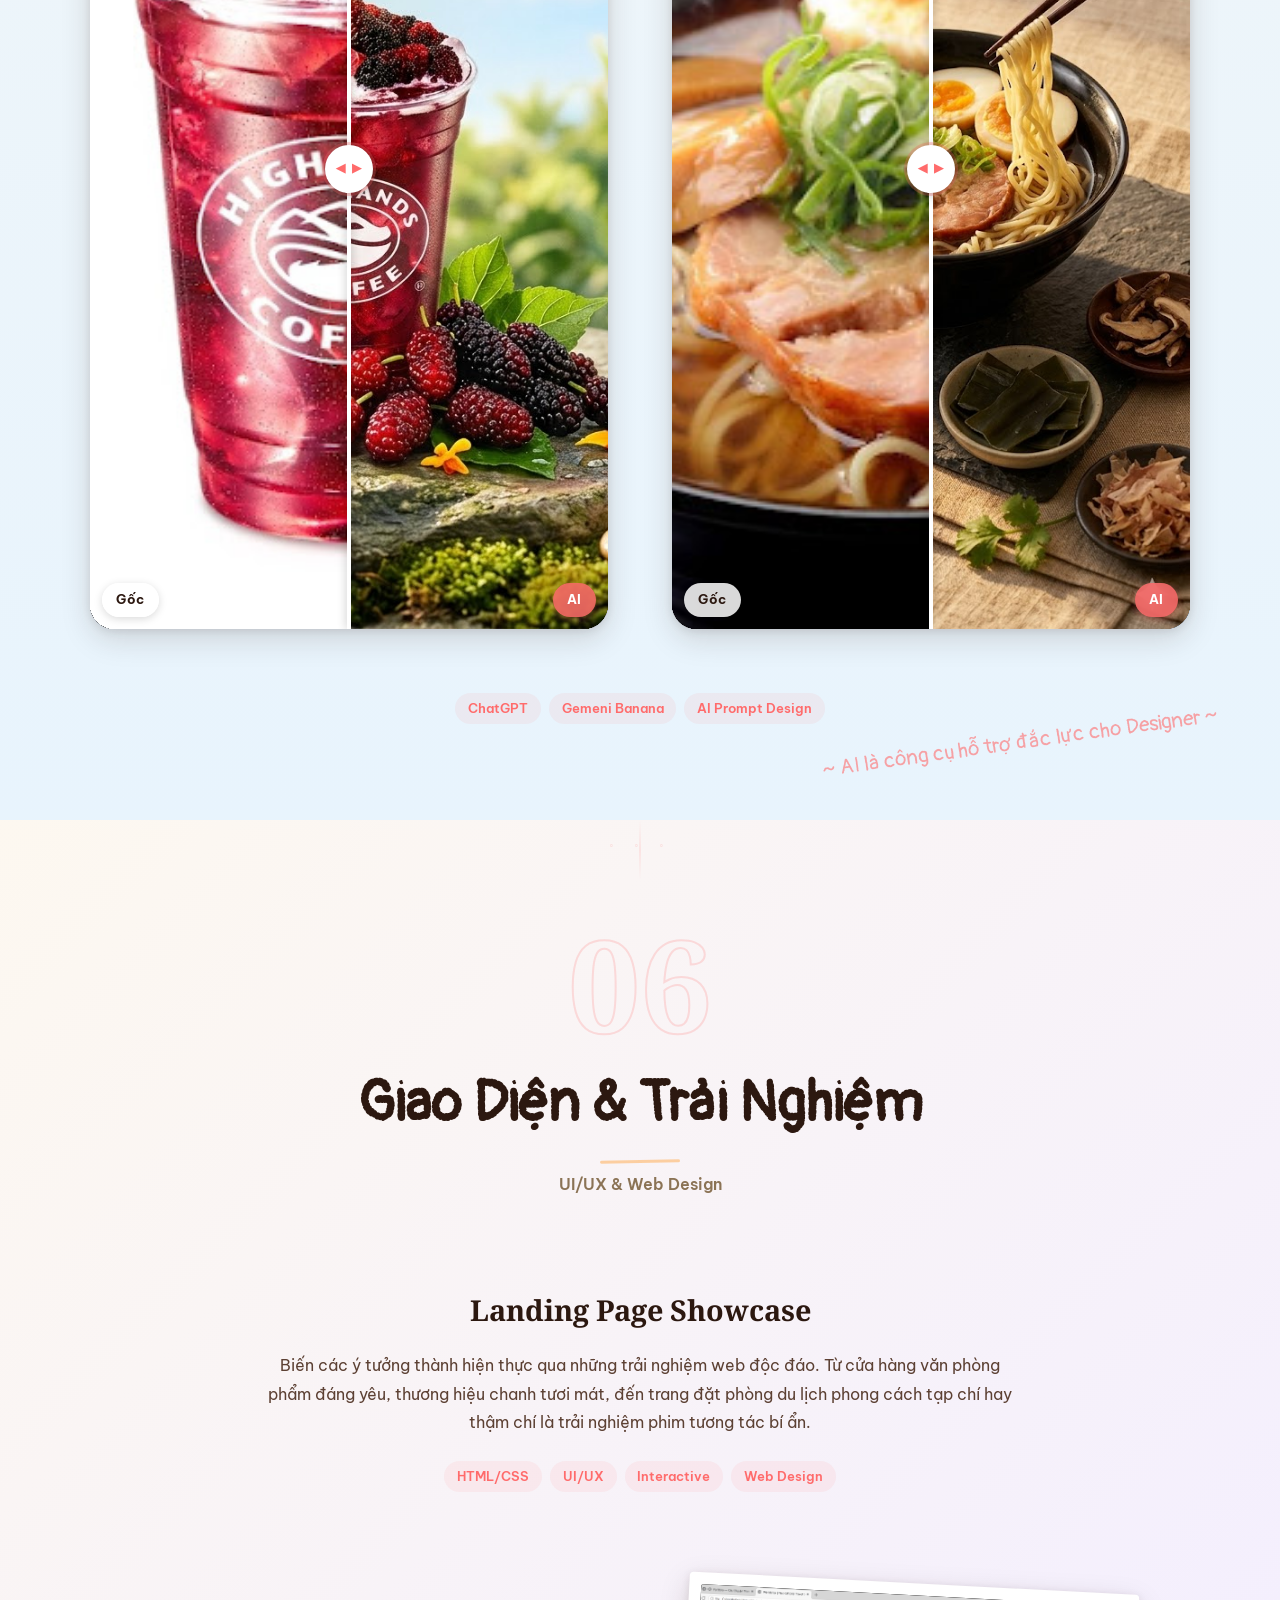
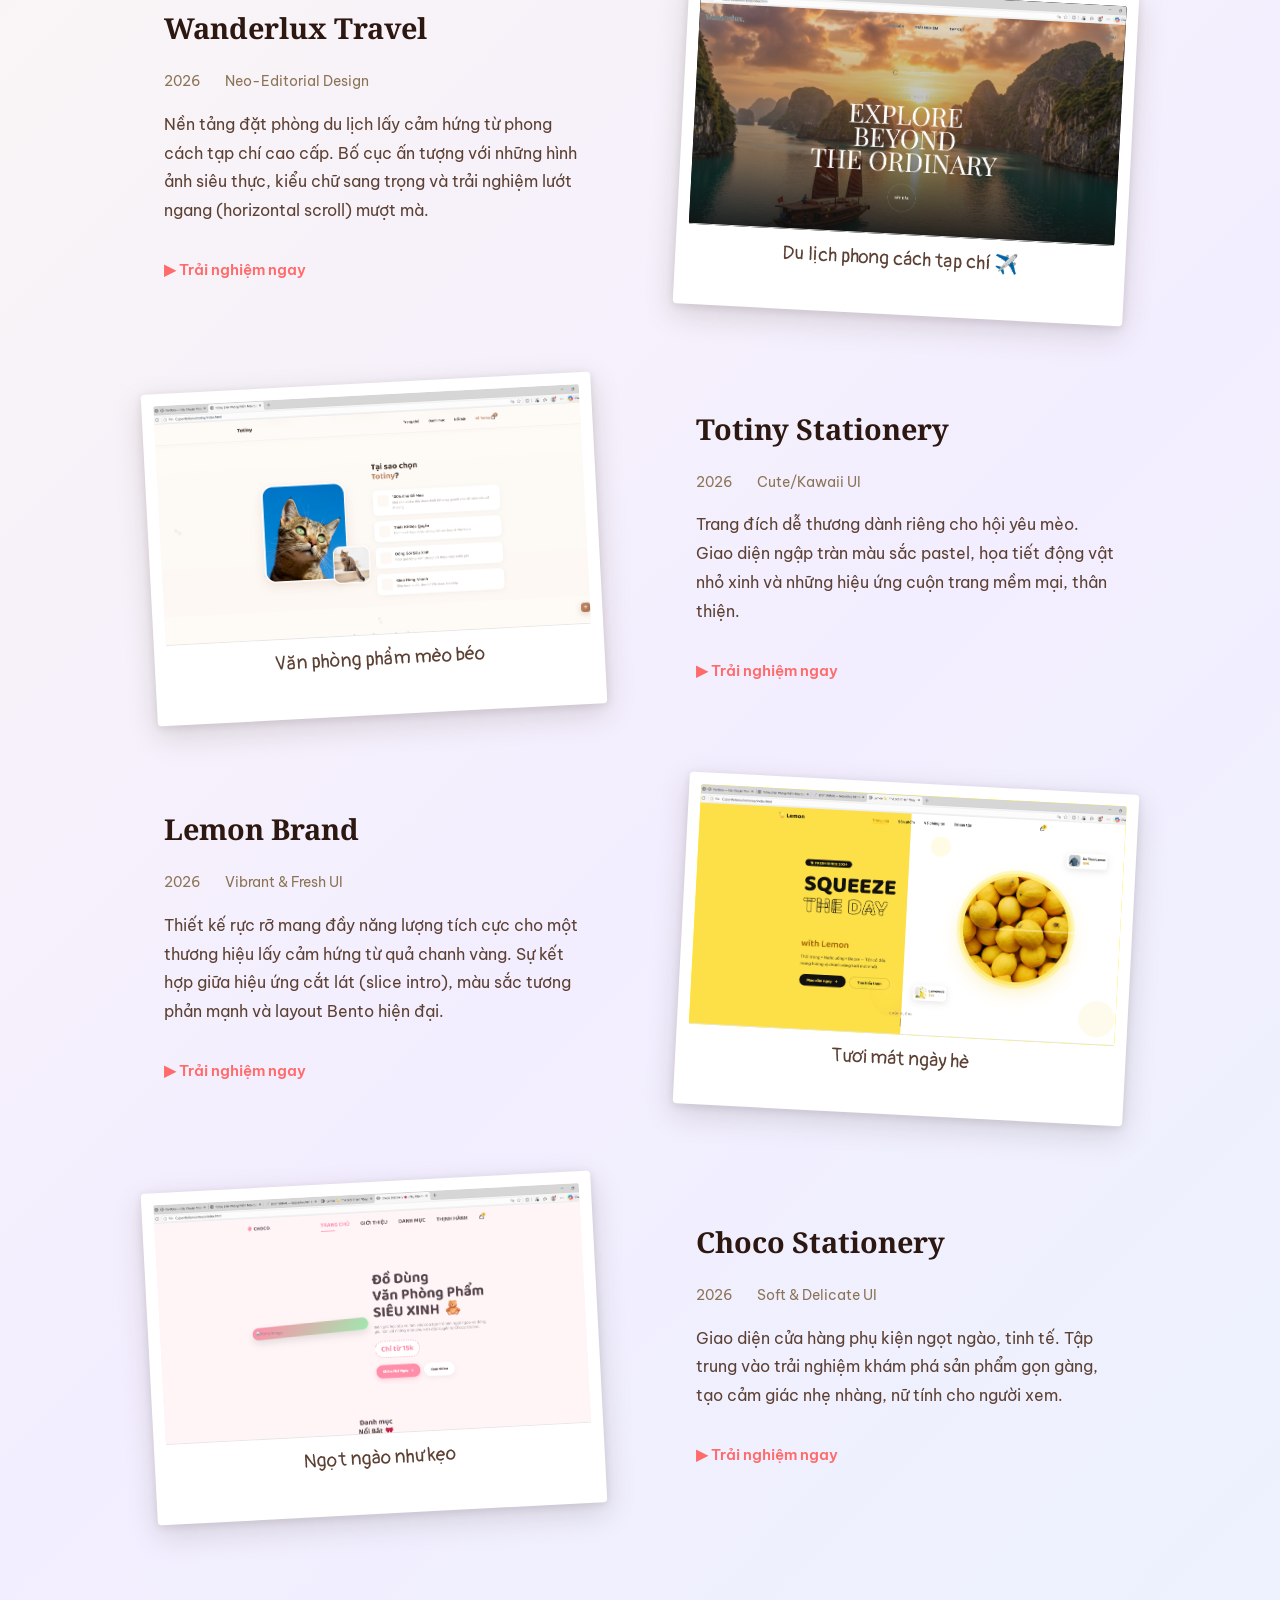
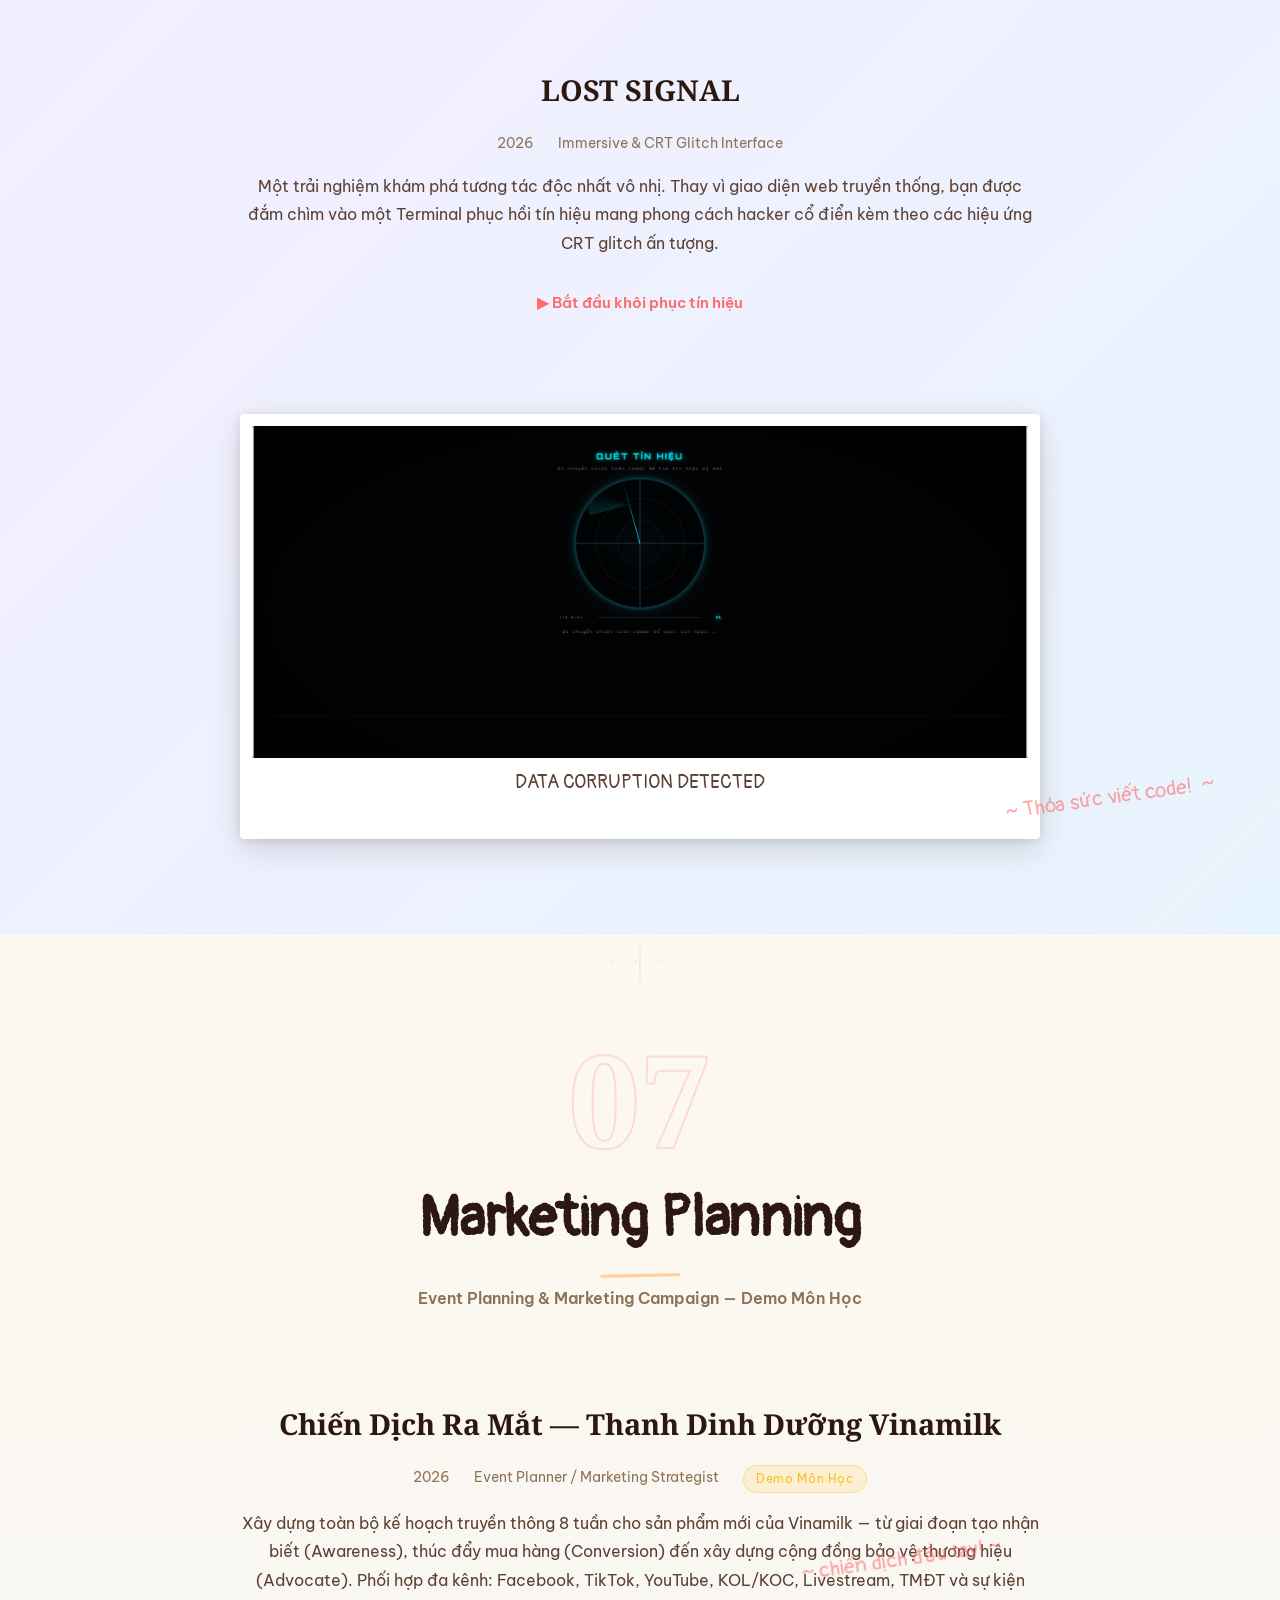
==== commit eeef5473: "remove: Ch08 feature cards grid" ====
--- a/index.html
+++ b/index.html
@@ -1177,52 +1177,7 @@
         </div>
       </div>
 
-      <!-- Feature Cards Grid -->
-      <div class="pickmiup-features" style="grid-column: 1 / -1;">
-
-        <div class="pickmiup-card">
-          <h4 class="pickmiup-card__title">Cơ Chế Pickup</h4>
-          <p class="pickmiup-card__desc">
-            Tài xế di chuyển trong môi trường 3D, đón khách tại các điểm màu sắc chỉ định và chở đến đúng điểm đến trước khi hết giờ.
-          </p>
-        </div>
-
-        <div class="pickmiup-card">
-          <h4 class="pickmiup-card__title">Thiết Kế Level 3D</h4>
-          <p class="pickmiup-card__desc">
-            Bản đồ thành phố được dựng bằng asset 3D từ Blender — các khu phố, con đường và địa điểm được sắp xếp tạo cảm giác thành phố sống động.
-          </p>
-        </div>
-
-        <div class="pickmiup-card">
-          <h4 class="pickmiup-card__title">Race Against Time</h4>
-          <p class="pickmiup-card__desc">
-            Hệ thống đếm ngược tạo áp lực cho người chơi — mỗi cuốc xe hoàn thành đúng hạn sẽ cộng điểm và kéo dài thời gian.
-          </p>
-        </div>
-
-        <div class="pickmiup-card">
-          <h4 class="pickmiup-card__title">GDScript &amp; Signals</h4>
-          <p class="pickmiup-card__desc">
-            Toàn bộ logic game được lập trình bằng <strong>GDScript</strong>, ứng dụng hệ thống Signal của Godot để điều phối sự kiện đón/trả khách và cập nhật UI.
-          </p>
-        </div>
-
-        <div class="pickmiup-card">
-          <h4 class="pickmiup-card__title">Low Poly Style</h4>
-          <p class="pickmiup-card__desc">
-            Phong cách đồ họa <strong>low poly 3D</strong> tối giản, bảng màu tươi sáng đặc trưng mang lại cảm giác nhẹ nhàng, hiện đại và thẩm mỹ riêng biệt.
-          </p>
-        </div>
-
-        <div class="pickmiup-card">
-          <h4 class="pickmiup-card__title">Cross-Platform</h4>
-          <p class="pickmiup-card__desc">
-            Được thiết kế hướng tới xuất bản đa nền tảng (PC &amp; Mobile). Godot 4 cho phép export nhanh chóng sang Android, Web và Desktop.
-          </p>
-        </div>
-
-      </div>
+
 
       <!-- Video Demo -->
       <div style="grid-column: 1 / -1; display: flex; justify-content: center; margin-top: var(--space-xl);">
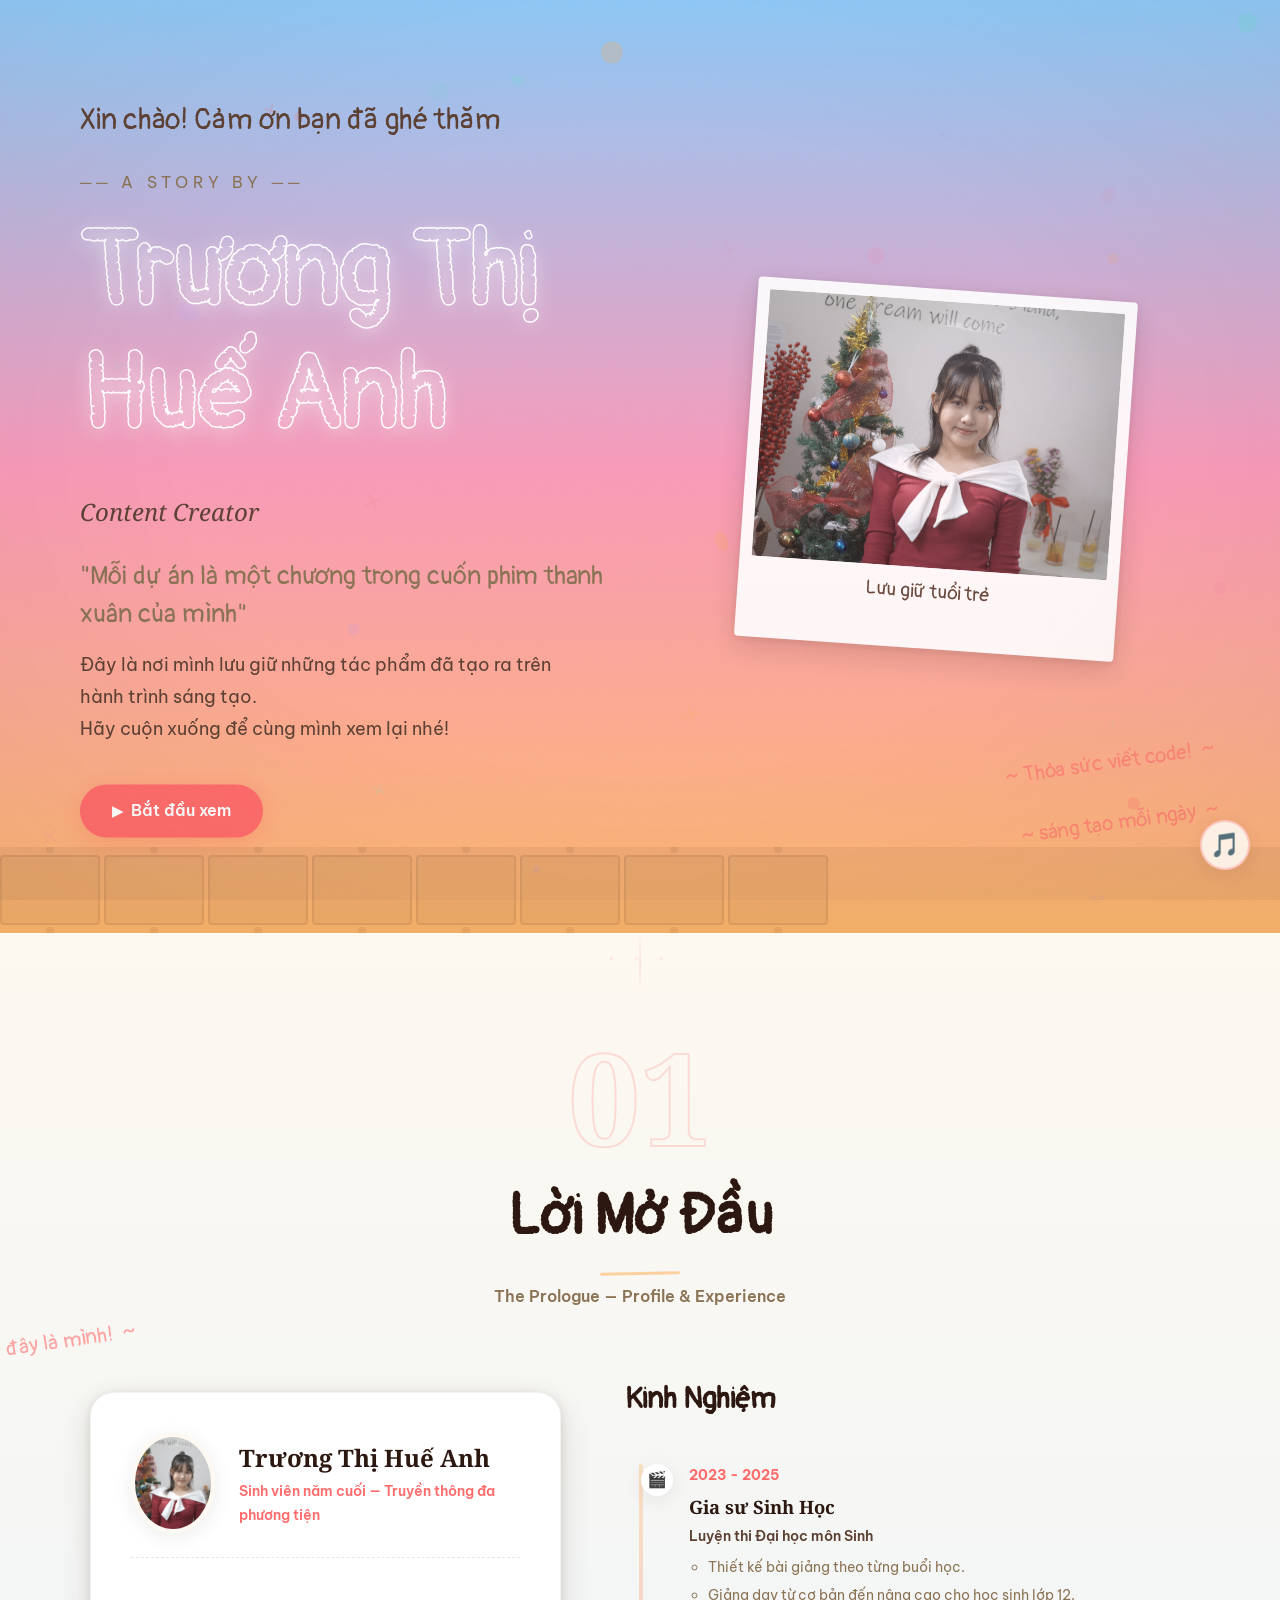
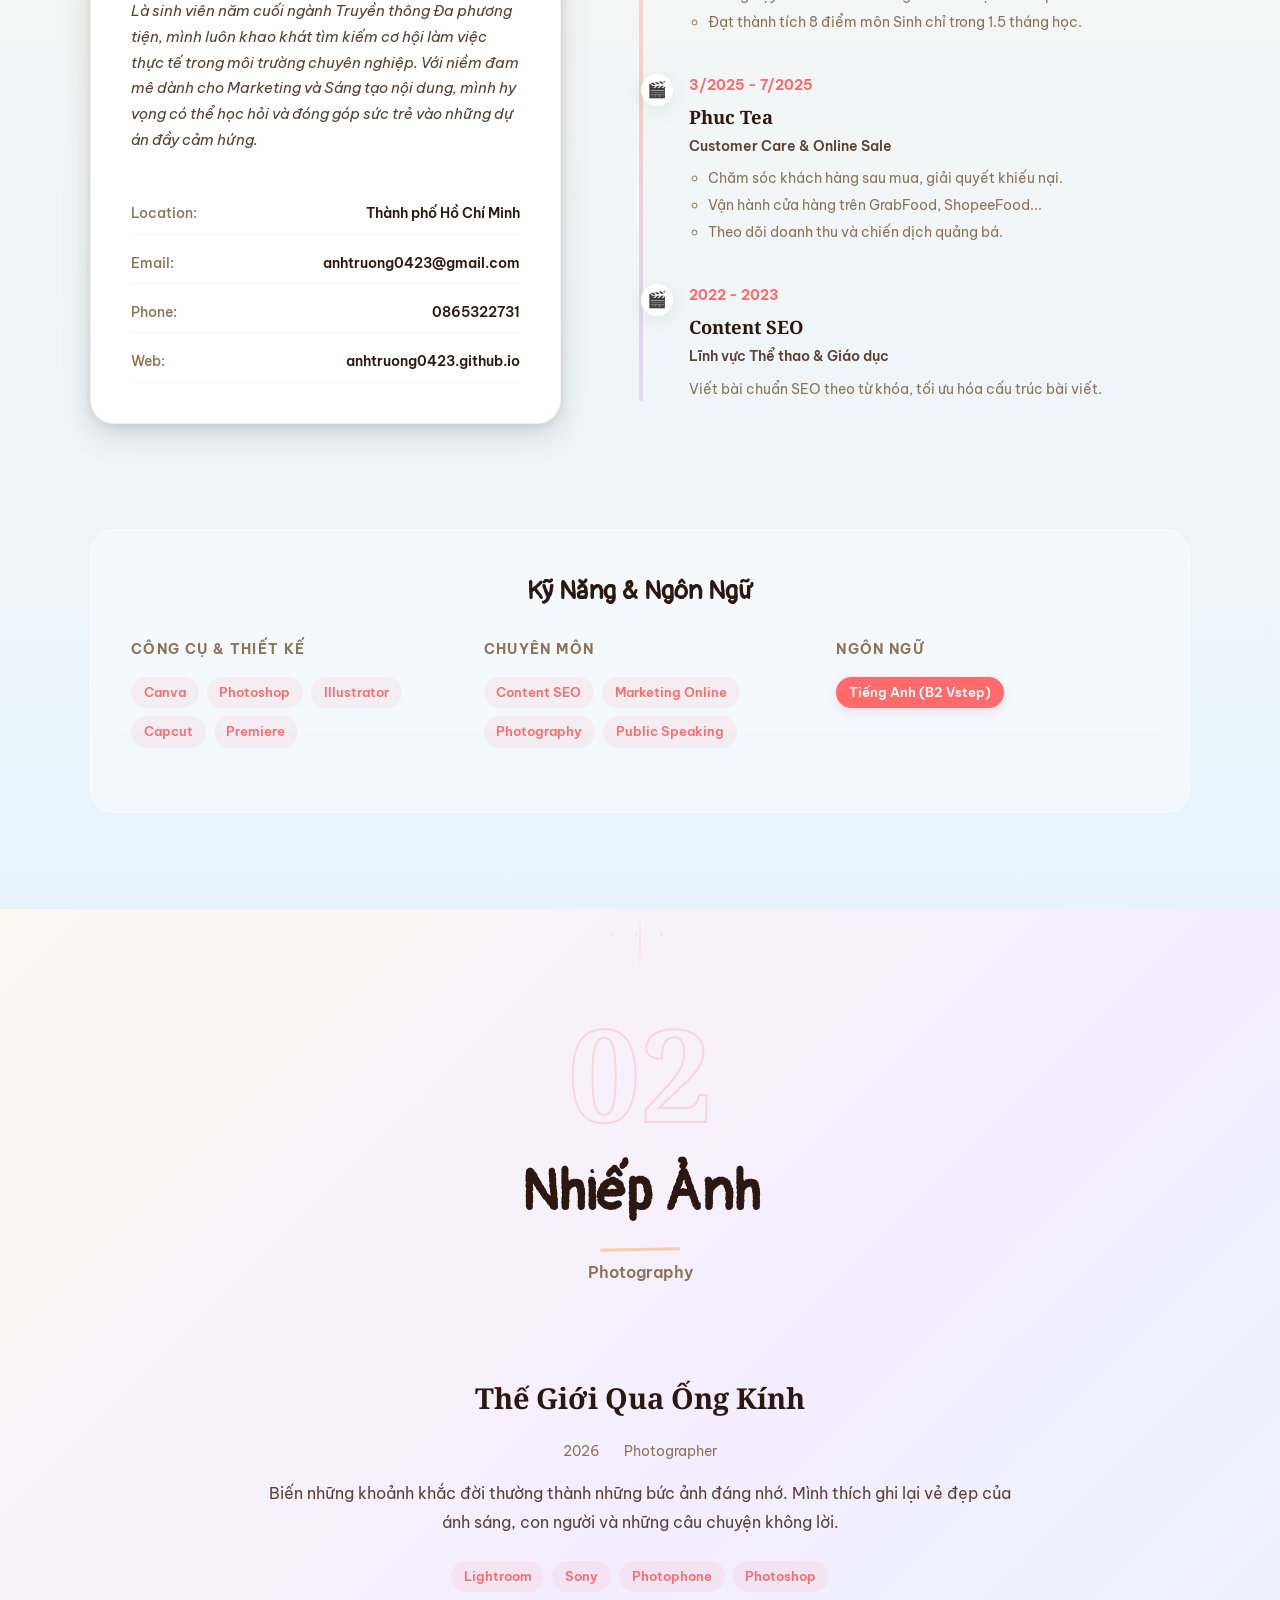
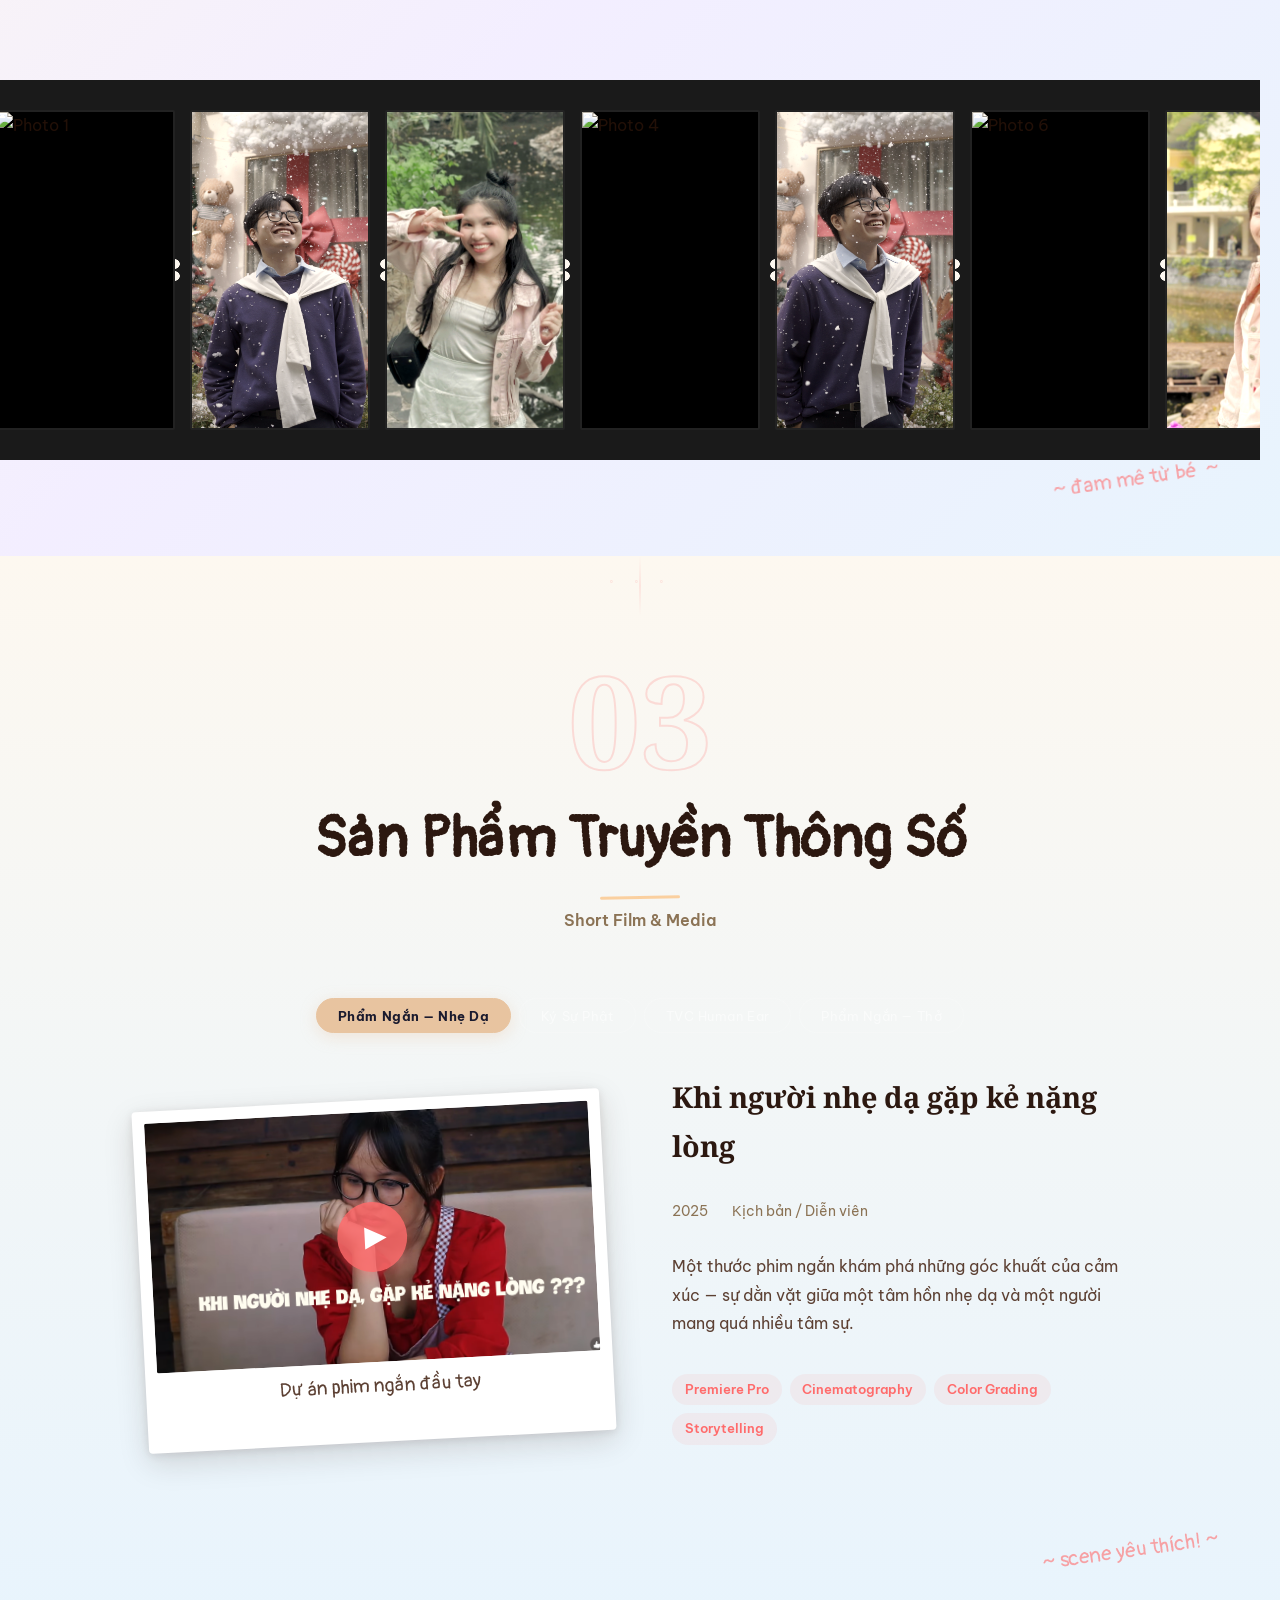
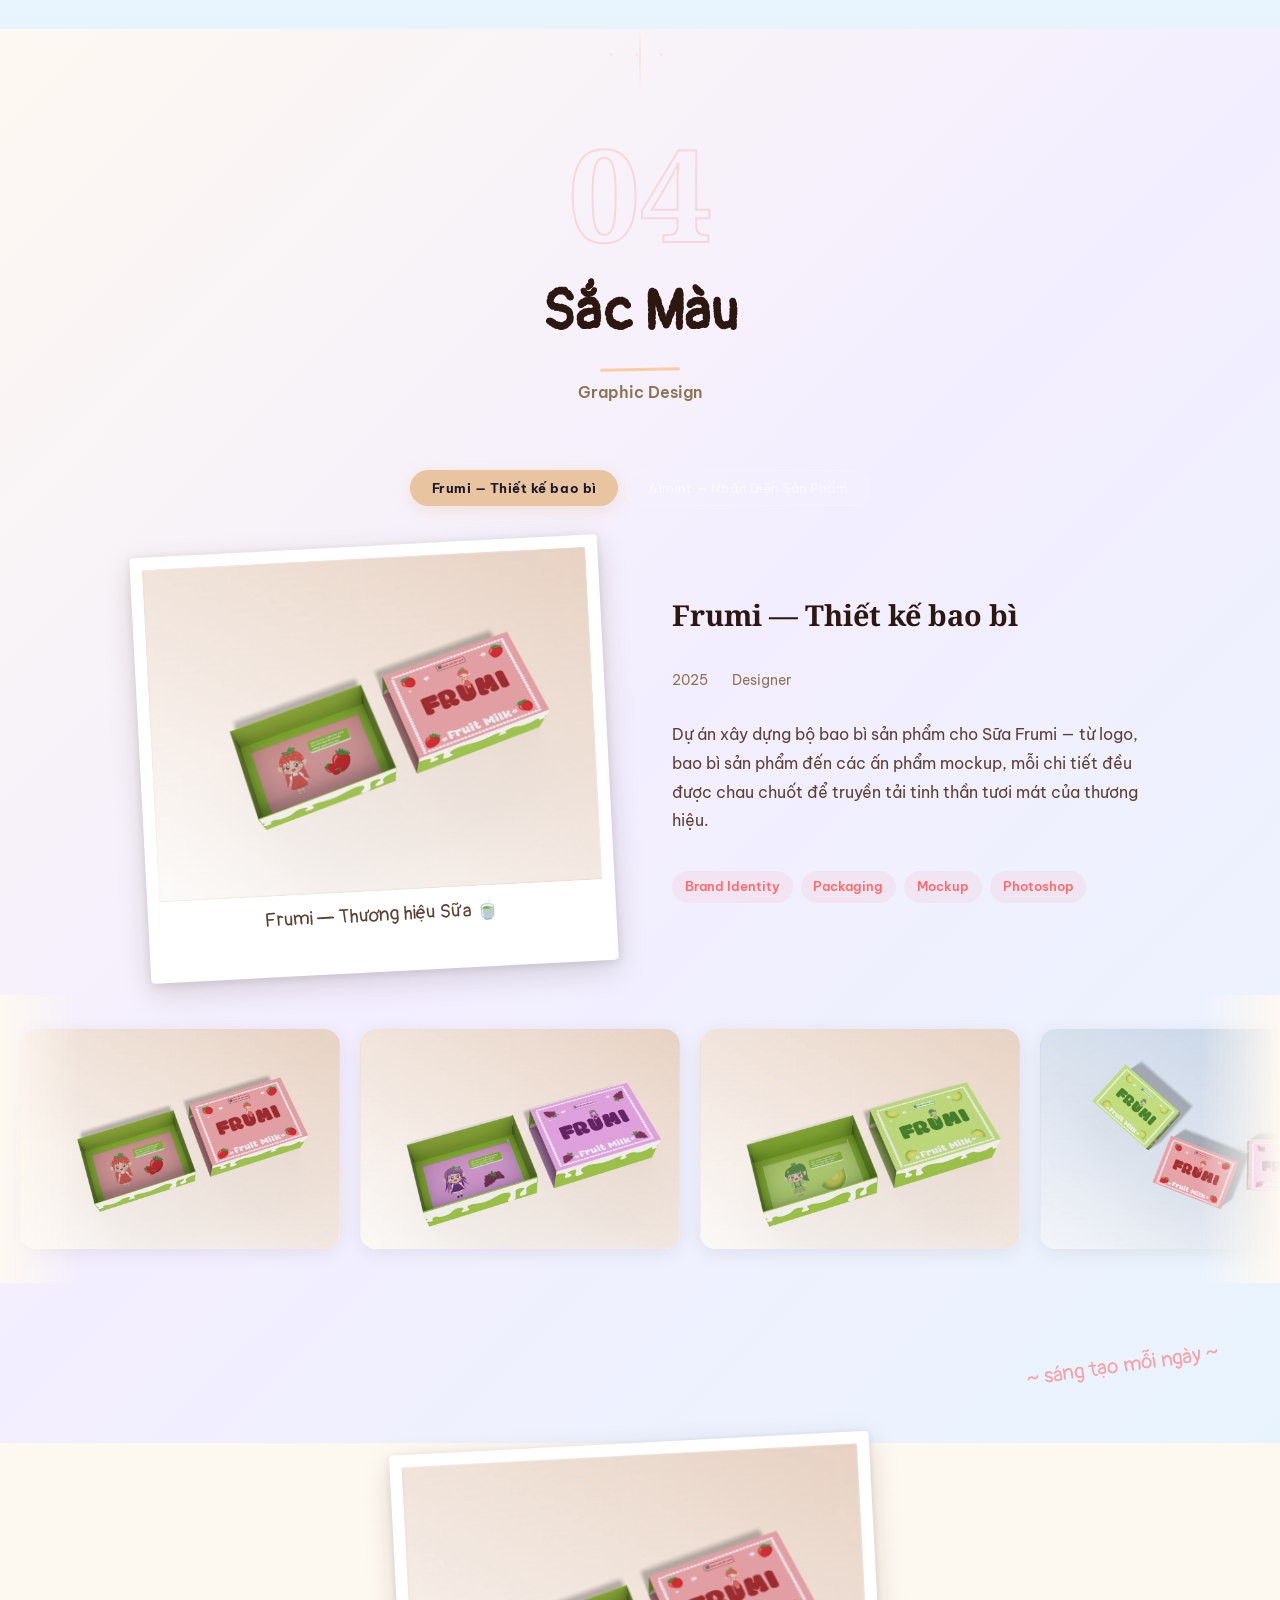
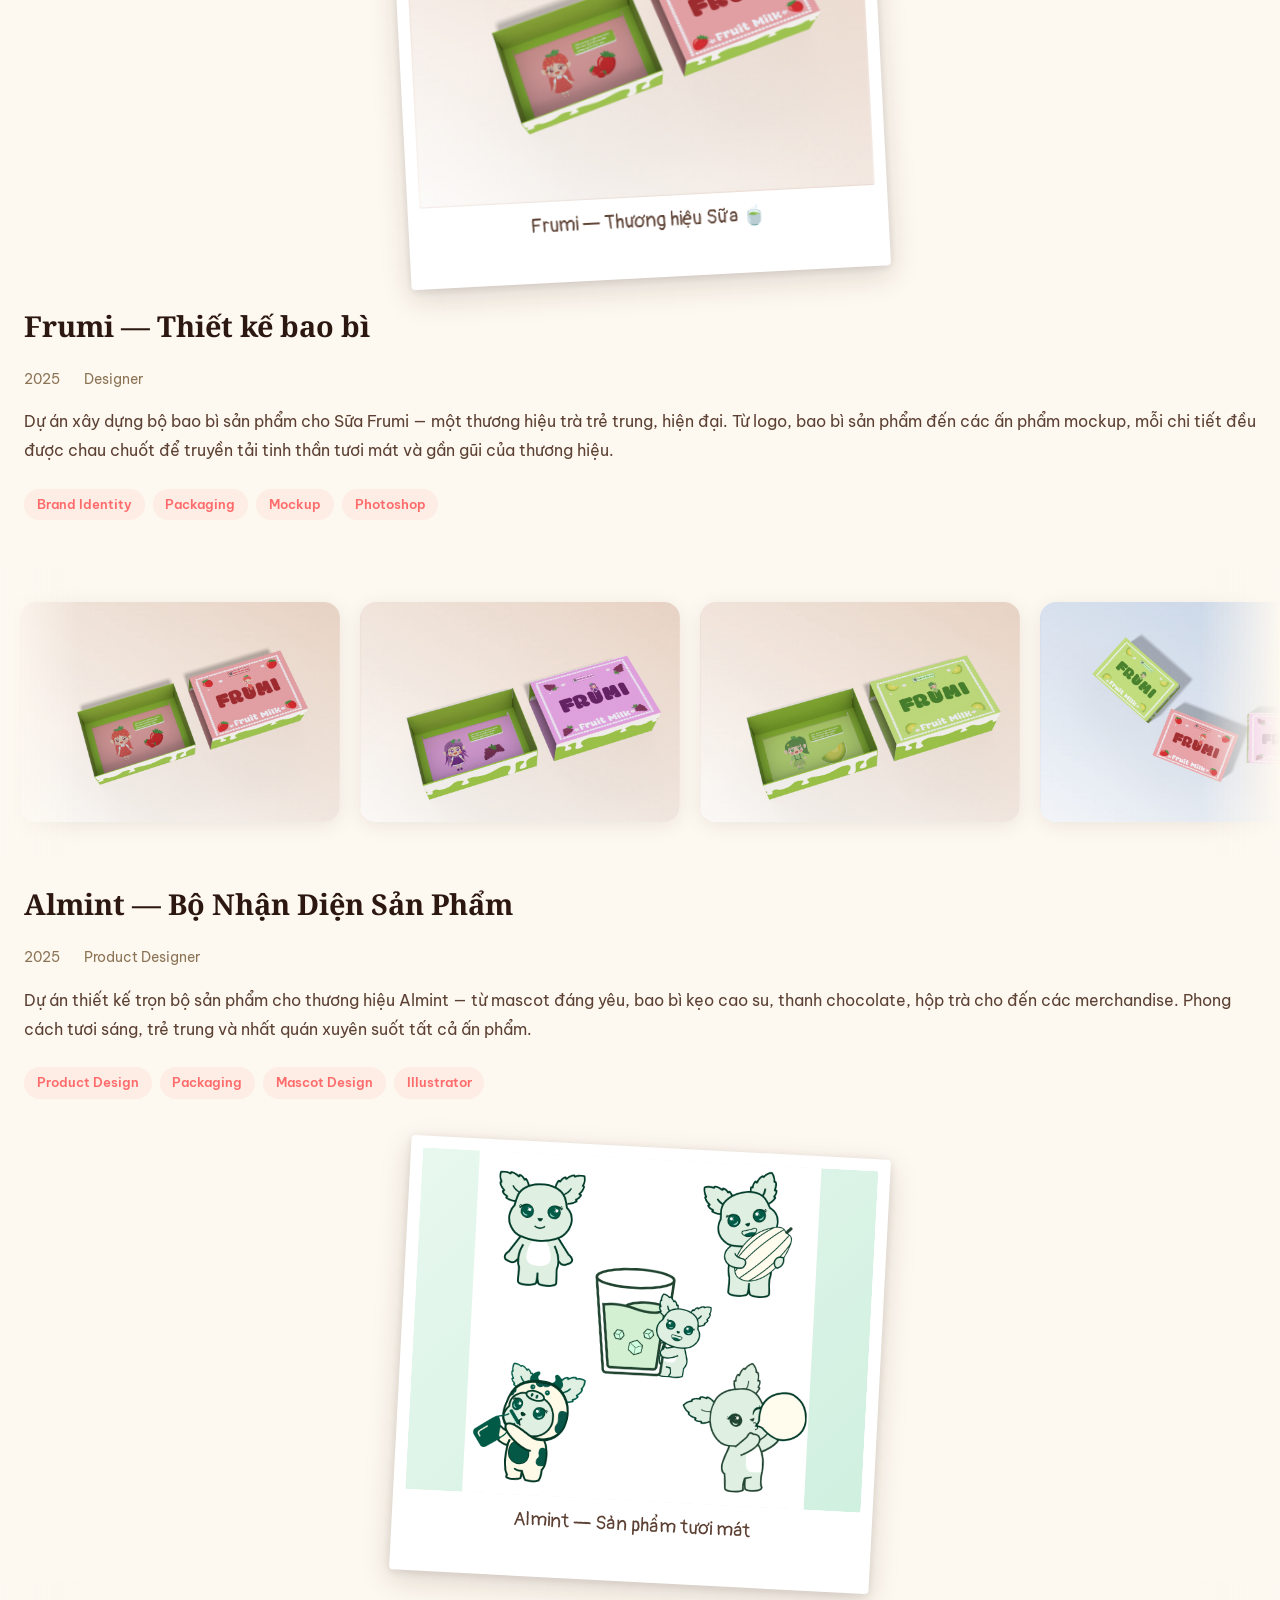
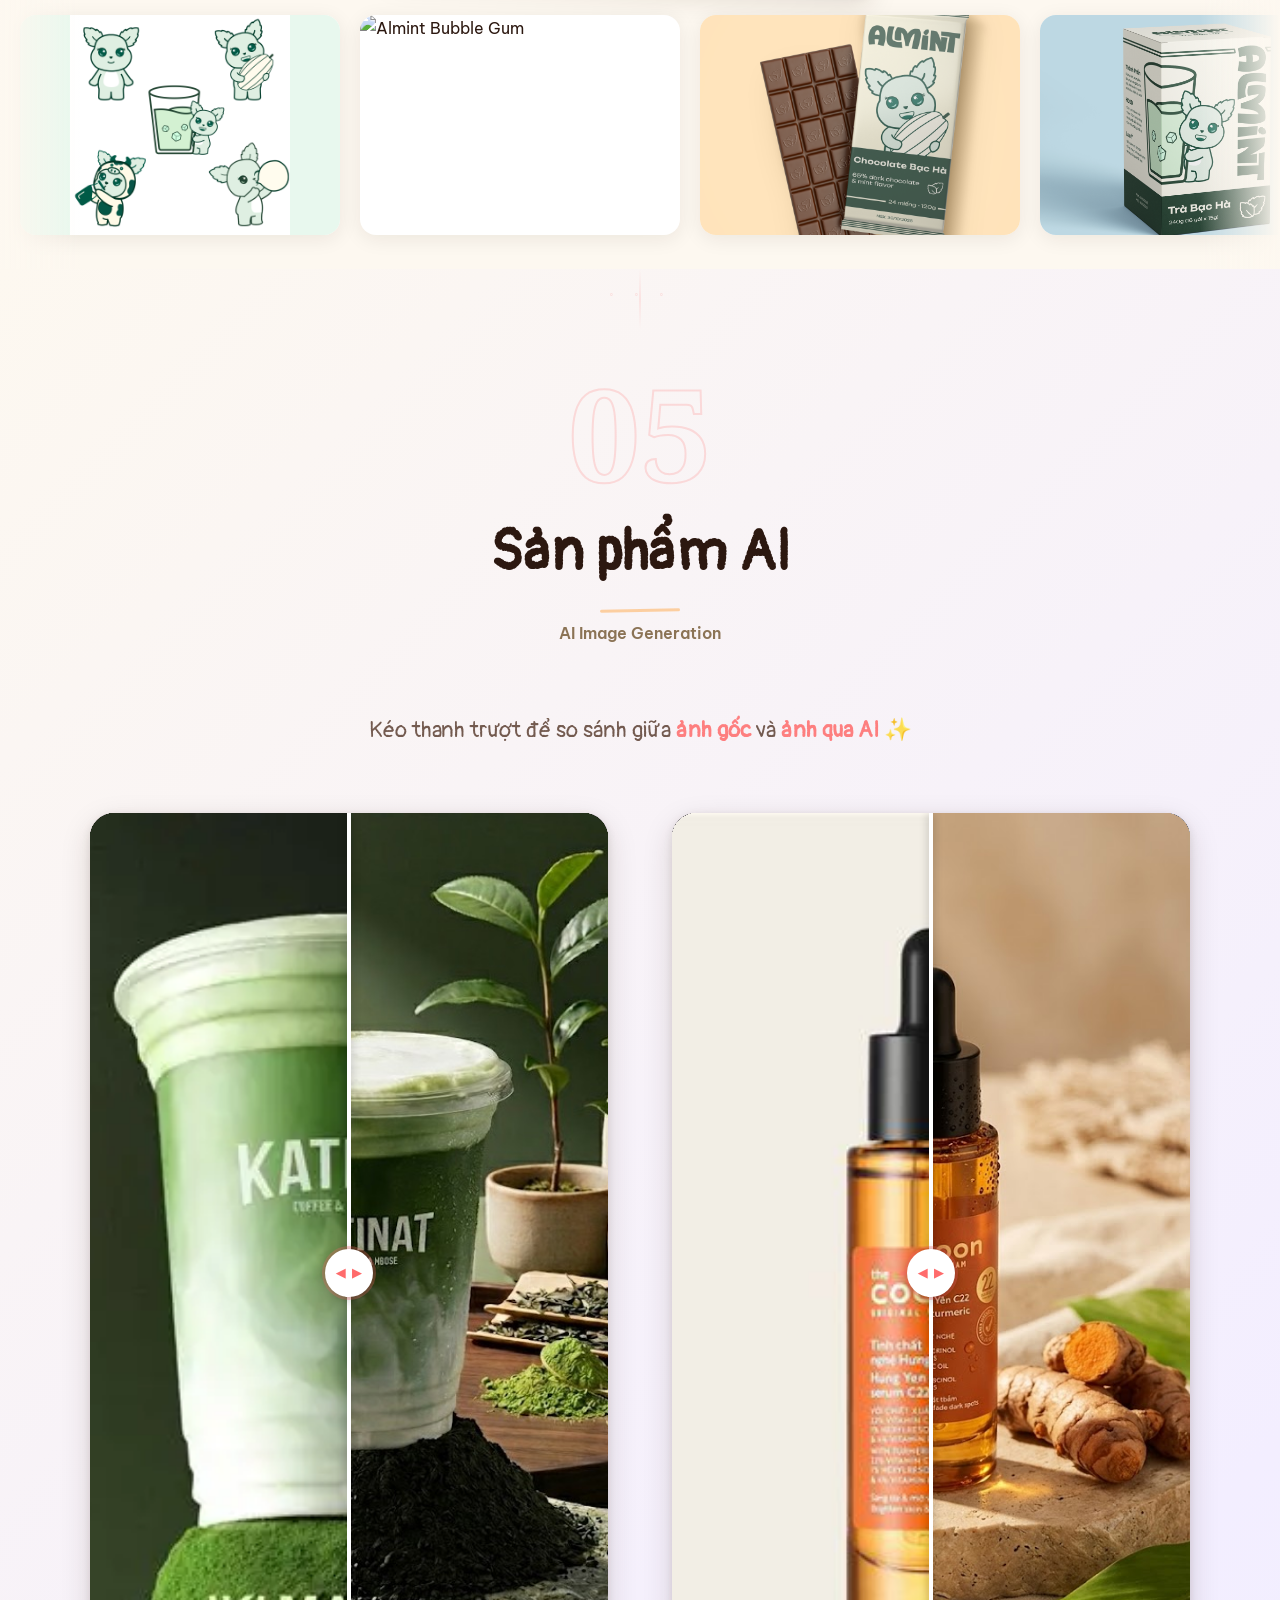
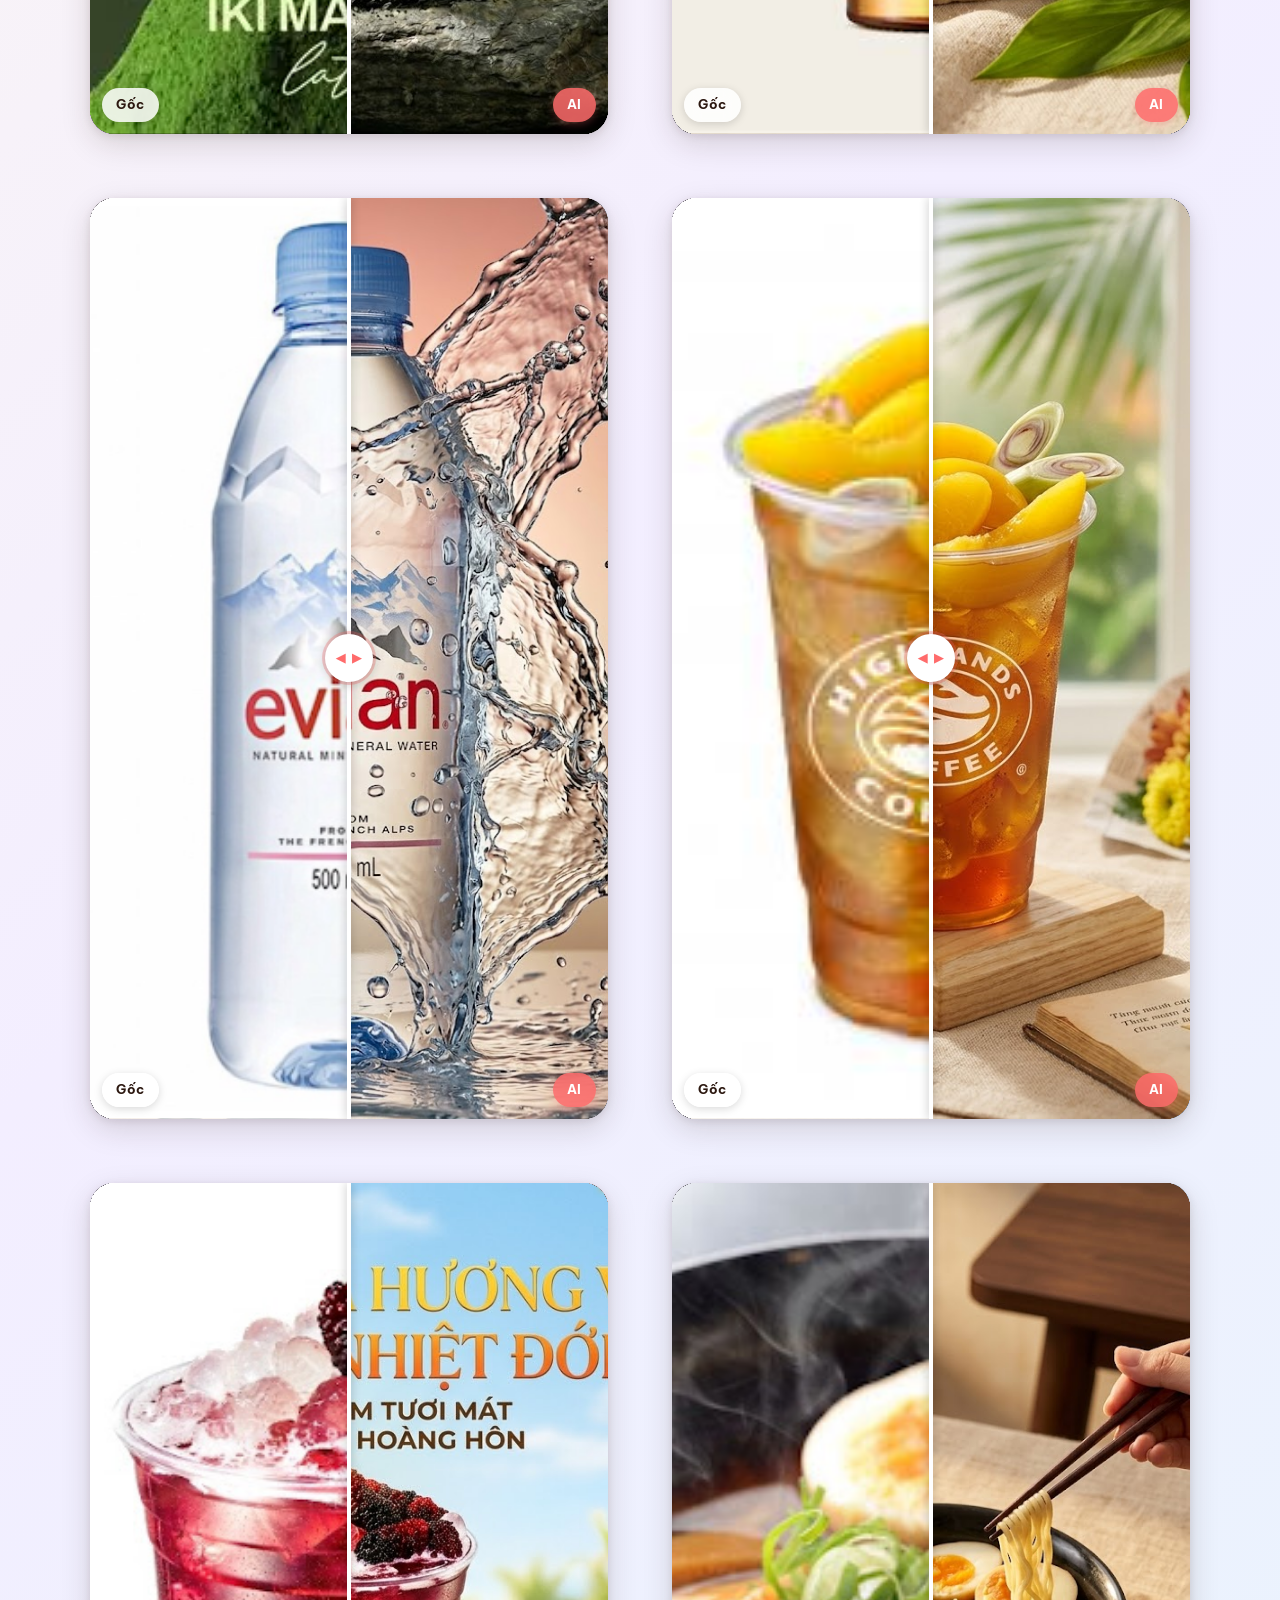
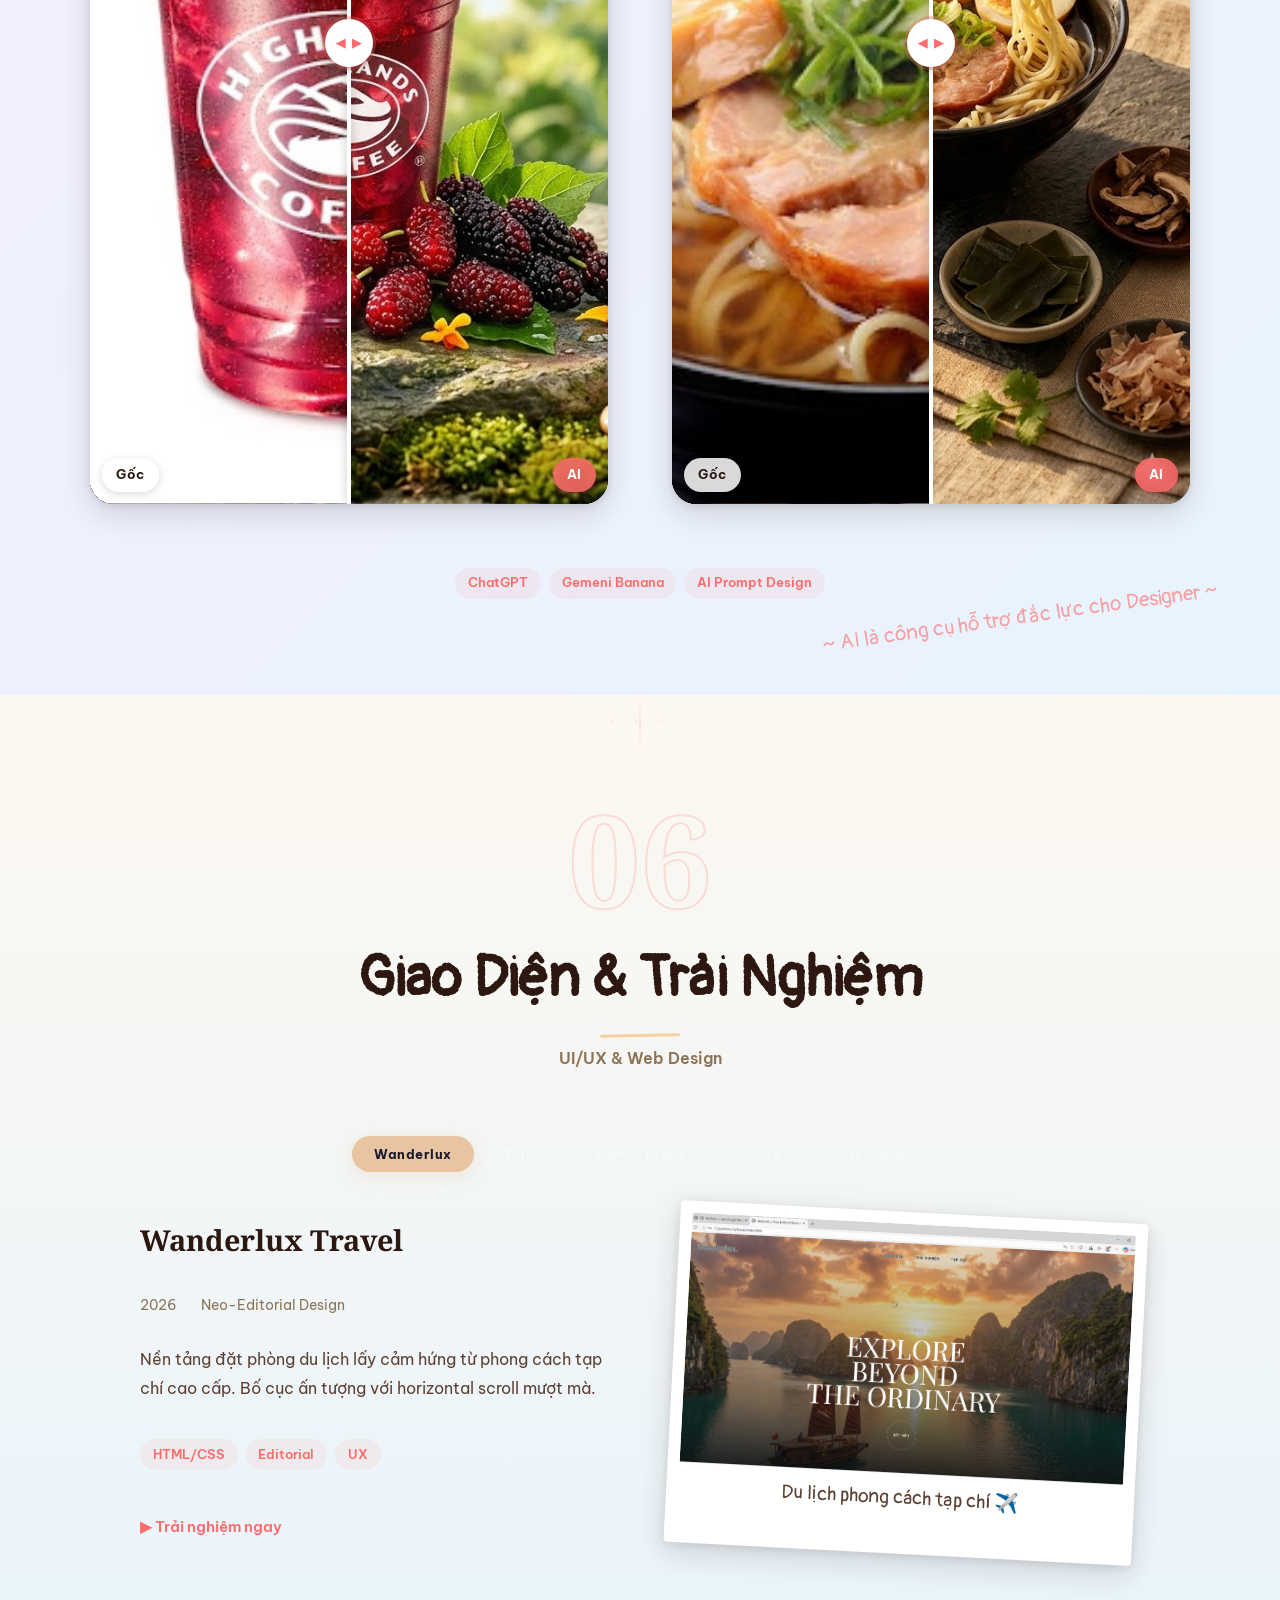
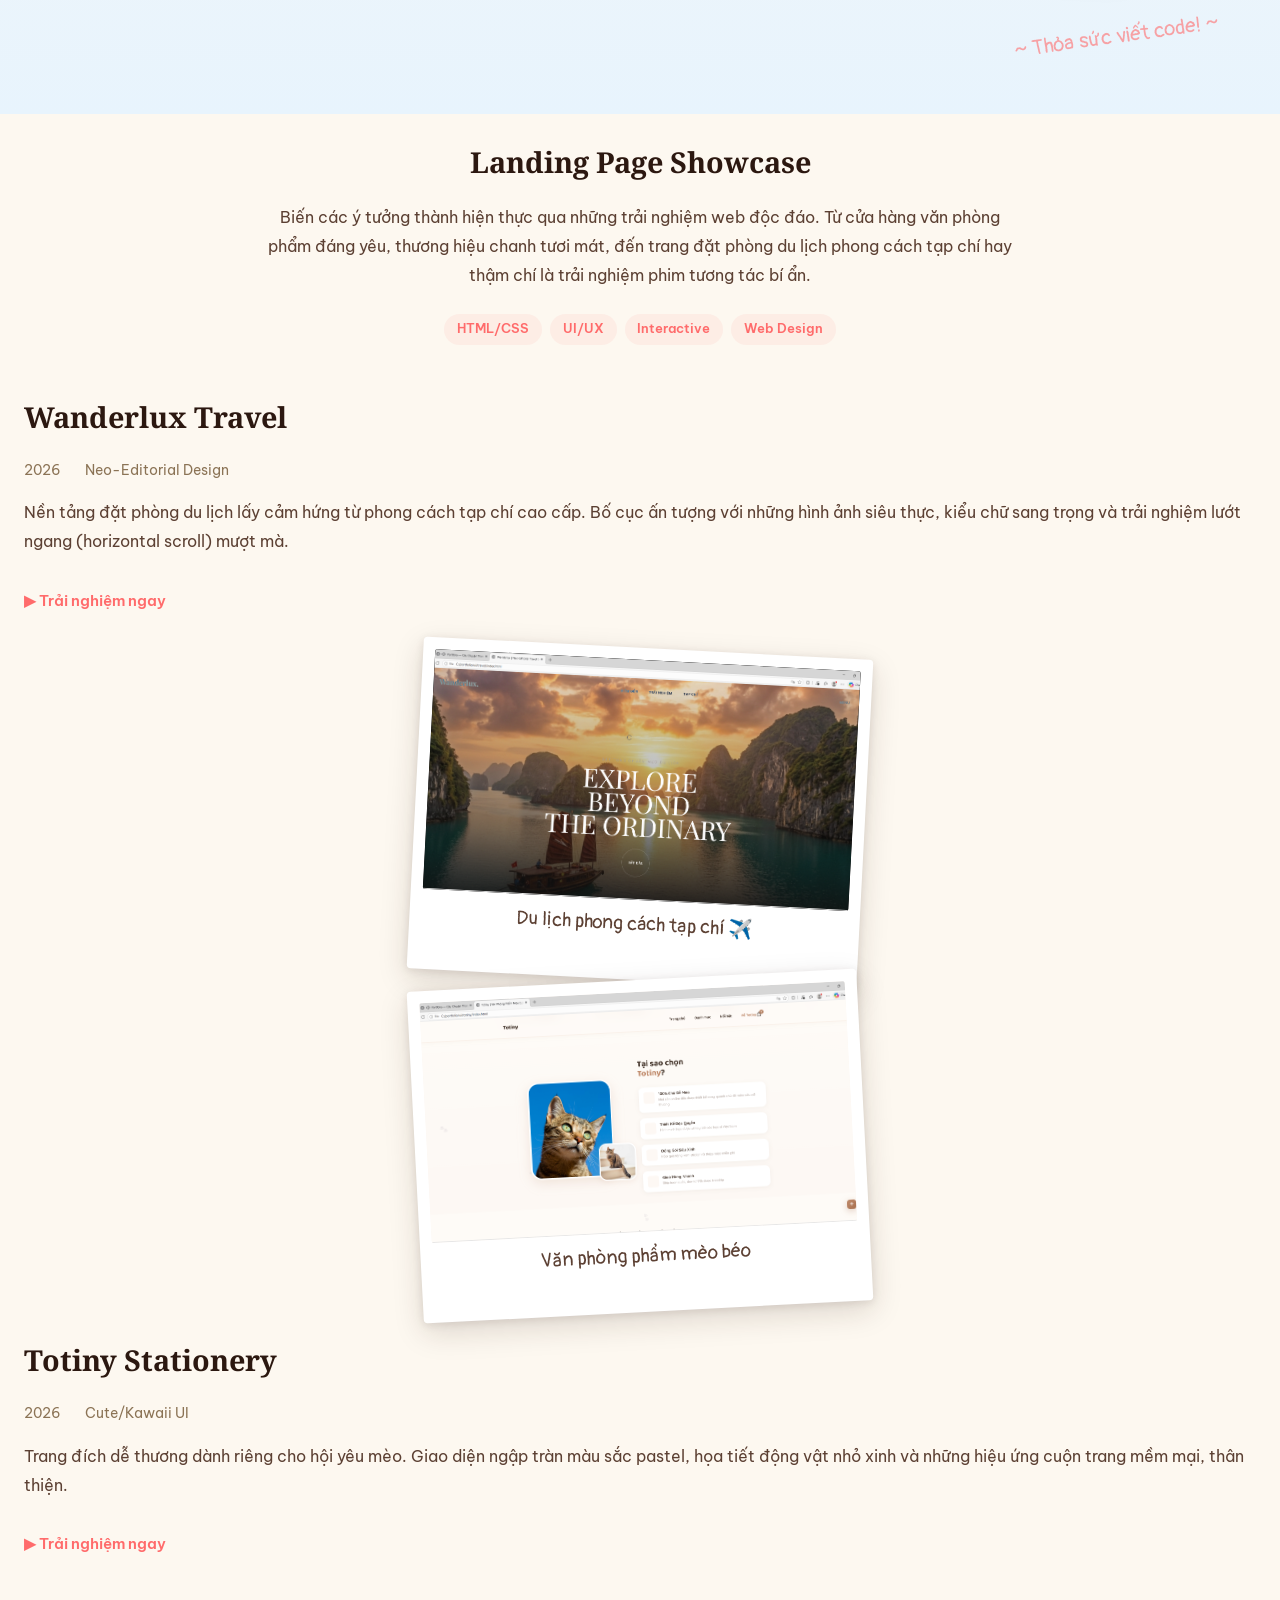
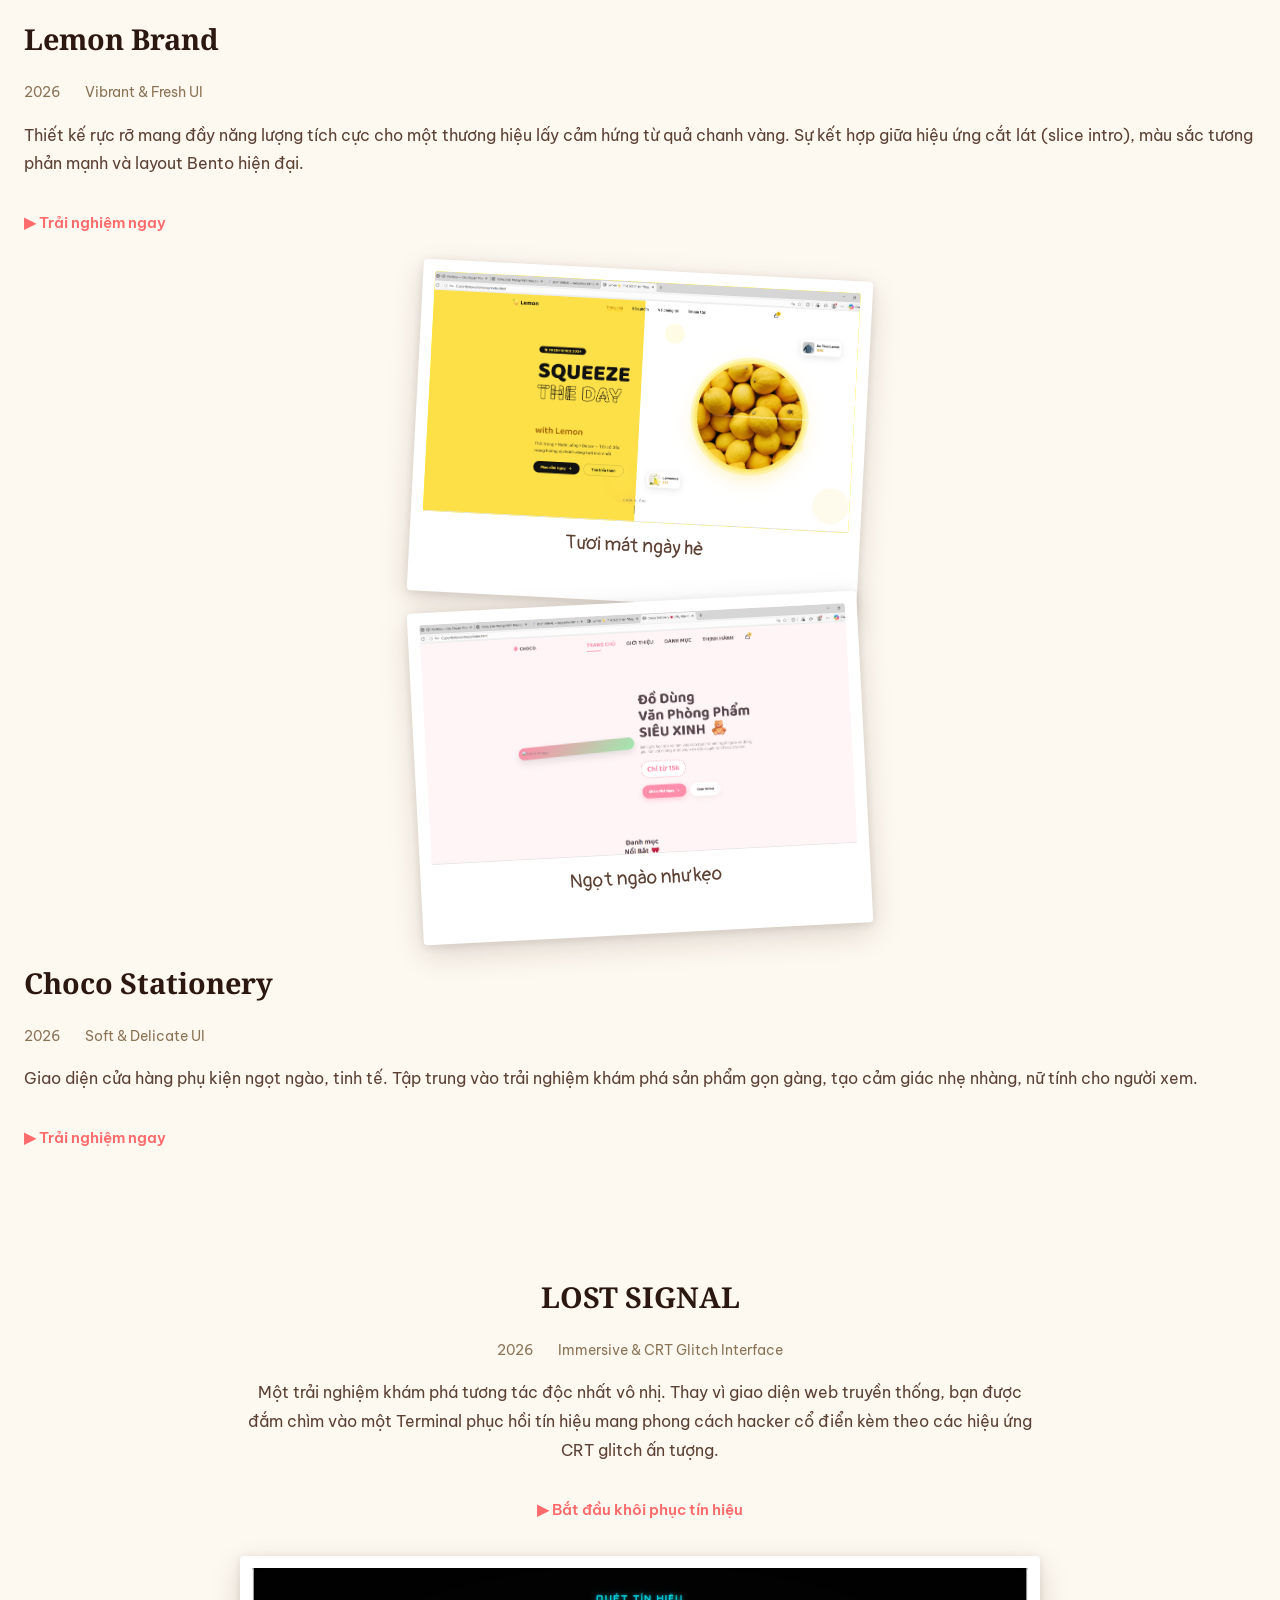
==== commit 76e93fc1: "refactor: Ch03/04/06 -> tab interface, remove all stacked scrolling, add ptab CSS+JS system" ====
--- a/index.html
+++ b/index.html
@@ -343,130 +343,101 @@
     <div class="chapter__header">
       <span class="chapter__number">03</span>
       <h2 class="chapter__title">Sản Phẩm Truyền Thông Số</h2>
-      <span class="chapter__genre">Short Film & Media</span>
-    </div>
-    <div class="chapter__content">
-      <div class="polaroid polaroid--tilt-left video-thumbnail"
-        data-video-url="https://www.youtube.com/embed/S7FvF_RlYhI?autoplay=1" style="max-width: 450px; width: 100%;">
-        <div class="polaroid__image" style="aspect-ratio: 16/9;">
-          <div class="polaroid__play-btn">▶</div>
-          <!-- Ảnh cover từ thumbnail thư mục -->
-          <img src="img/phim ngắn/thumnails.png" alt="Khi người nhẹ dạ gặp kẻ nặng lòng"
-            style="width: 100%; height: 100%; object-fit: cover;">
-        </div>
-        <p class="polaroid__caption">Dự án phim ngắn đầu tay </p>
-      </div>
-      <div class="chapter__info">
-        <h3 class="chapter__project-name">Khi người nhẹ dạ gặp kẻ nặng lòng</h3>
-        <div class="chapter__meta">
-          <span class="chapter__year"> 2025</span>
-          <span class="chapter__role"> Kịch bản / Diễn viên</span>
-        </div>
-        <p class="chapter__synopsis">
-          Một thước phim ngắn khám phá những góc khuất của cảm xúc — sự dằn vặt giữa một
-          tâm hồn nhẹ dạ và một người mang quá nhiều tâm sự. Dự án là cột mốc đáng nhớ
-          trong việc thử sức ở vai trò kể chuyện qua lăng kính máy quay và nghệ thuật hậu kỳ.
-        </p>
-        <div class="chapter__tags">
-          <span class="tag">Premiere Pro</span>
-          <span class="tag">Cinematography</span>
-          <span class="tag">Color Grading</span>
-          <span class="tag">Storytelling</span>
-        </div>
-        <a href="#" class="chapter__cta">▶ Xem chi tiết</a>
-      </div>
-
-      <!-- Video 2: Ký sự (đảo ngược thứ tự để xen kẽ) -->
-      <div class="chapter__info">
-        <h3 class="chapter__project-name">Ký sự: Theo Bước Chân Phật</h3>
-        <div class="chapter__meta">
-          <span class="chapter__year"> 202</span>
-          <span class="chapter__role"> Kịch bản / Host</span>
-        </div>
-        <p class="chapter__synopsis">
-          Thước phim tài liệu ghi lại những khoảnh khắc tĩnh lặng và ý nghĩa sâu sắc trên hành trình tìm về bình yên.
-          Một trải nghiệm quý giá về việc nắm bắt chân thực cảm xúc và câu chuyện qua tông màu, nhịp điệu cắt dựng.
-        </p>
-        <div class="chapter__tags">
-          <span class="tag">Documentary</span>
-          <span class="tag">Premiere Pro</span>
-        </div>
-        <a href="#" class="chapter__cta">▶ Xem chi tiết</a>
-      </div>
-
-      <div class="polaroid polaroid--tilt-right video-thumbnail"
-        data-video-url="https://www.youtube.com/embed/8Lrfz2wBRXU?autoplay=1" style="max-width: 450px; width: 100%;">
-        <div class="polaroid__image" style="aspect-ratio: 16/9;">
-          <div class="polaroid__play-btn">▶</div>
-          <!-- Ảnh cover từ thumbnail thư mục -->
-          <img src="img/phim ngắn/ký sự.png" alt="Ký sự: Theo Bước Chân Phật"
-            style="width: 100%; height: 100%; object-fit: cover;">
-        </div>
-        <p class="polaroid__caption">Ký sự tài liệu </p>
-      </div>
-
-      <!-- Video 3: TVC human ear -->
-      <div class="polaroid polaroid--tilt-left video-thumbnail"
-        data-video-url="https://www.youtube.com/embed/wnvuslCz6yU?autoplay=1" style="max-width: 450px; width: 100%;">
-        <div class="polaroid__image" style="aspect-ratio: 16/9;">
-          <div class="polaroid__play-btn">▶</div>
-          <!-- Ảnh cover từ thumbnail thư mục -->
-          <img src="img/phim ngắn/humanear.png" alt="TVC human ear"
-            style="width: 100%; height: 100%; object-fit: cover;">
-        </div>
-        <p class="polaroid__caption">TVC Quảng cáo </p>
-      </div>
-      <div class="chapter__info">
-        <h3 class="chapter__project-name">TVC Human Ear</h3>
-        <div class="chapter__meta">
-          <span class="chapter__year"> 2026</span>
-          <span class="chapter__role"> 3D Artist</span>
-        </div>
-        <p class="chapter__synopsis">
-          Dự án TVC quảng cáo được thực hiện hoàn toàn bằng đồ họa 3D. Từ việc dựng mô hình, thiết lập ánh sáng
-          đến render và hậu kỳ - thước phim mang đến sự thu hút mạnh mẽ về mặt thị giác và truyền tải thông điệp súc
-          tích.
-        </p>
-        <div class="chapter__tags">
-          <span class="tag">TVC</span>
-          <span class="tag">3D Modeling</span>
-          <span class="tag">Rendering</span>
-        </div>
-        <a href="#" class="chapter__cta">▶ Xem chi tiết</a>
-      </div>
-
-      <!-- Video 4: Thở -->
-      <div class="chapter__info">
-        <h3 class="chapter__project-name">Thở</h3>
-        <div class="chapter__meta">
-          <span class="chapter__year"> 2026</span>
-          <span class="chapter__role"> Kịch bản</span>
-        </div>
-        <p class="chapter__synopsis">
-          Dự án phim ngắn "Thở" mang một nhịp điệu nhẹ nhàng như chính hơi thở của cảm xúc. Góc quay đầy thi vị và những
-          khoảng lặng trong khung hình tạo ra một không gian nghệ thuật mang đậm tính chiêm nghiệm.
-        </p>
-        <div class="chapter__tags">
-          <span class="tag">Short Film</span>
-          <span class="tag">Premiere Pro</span>
-          <span class="tag">Aesthetics</span>
-        </div>
-        <a href="#" class="chapter__cta">▶ Xem chi tiết</a>
-      </div>
-
-      <div class="polaroid polaroid--tilt-right video-thumbnail"
-        data-video-url="https://www.youtube.com/embed/wnvuslCz6yU?autoplay=1" style="max-width: 450px; width: 100%;">
-        <div class="polaroid__image" style="aspect-ratio: 16/9;">
-          <div class="polaroid__play-btn">▶</div>
-          <!-- Ảnh cover từ thumbnail thư mục -->
-          <img src="img/phim ngắn/tho.png" alt="Thở" style="width: 100%; height: 100%; object-fit: cover;">
-        </div>
-        <p class="polaroid__caption">Phim ngắn Thở </p>
-      </div>
-
-    </div>
+      <span class="chapter__genre">Short Film &amp; Media</span>
+    </div>
+
+    <!-- Tab nav -->
+    <div class="ptab__nav" role="tablist" aria-label="Danh sách phim">
+      <button class="ptab__btn active" role="tab" data-ptab="ch3-0" aria-selected="true">Phẩm Ngắn — Nhẹ Dạ</button>
+      <button class="ptab__btn" role="tab" data-ptab="ch3-1" aria-selected="false">Ký Sự Phật</button>
+      <button class="ptab__btn" role="tab" data-ptab="ch3-2" aria-selected="false">TVC Human Ear</button>
+      <button class="ptab__btn" role="tab" data-ptab="ch3-3" aria-selected="false">Phẩm Ngắn — Thở</button>
+    </div>
+
+    <!-- Tab panels -->
+    <div class="ptab__panels">
+
+      <div class="ptab__panel active" id="ch3-0" role="tabpanel">
+        <div class="ptab__layout">
+          <div class="polaroid polaroid--tilt-left video-thumbnail ptab__thumb"
+            data-video-url="https://www.youtube.com/embed/S7FvF_RlYhI?autoplay=1">
+            <div class="polaroid__image" style="aspect-ratio:16/9;">
+              <div class="polaroid__play-btn">▶</div>
+              <img src="img/phim ngắn/thumnails.png" alt="Khi người nhẹ dạ gặp kẻ nặng lòng" style="width:100%;height:100%;object-fit:cover;">
+            </div>
+            <p class="polaroid__caption">Dự án phim ngắn đầu tay</p>
+          </div>
+          <div class="ptab__info">
+            <h3 class="chapter__project-name">Khi người nhẹ dạ gặp kẻ nặng lòng</h3>
+            <div class="chapter__meta"><span class="chapter__year">2025</span><span class="chapter__role">Κịch bản / Diễn viên</span></div>
+            <p class="chapter__synopsis">Một thước phim ngắn khám phá những góc khuất của cảm xúc — sự dằn vặt giữa một tâm hồn nhẹ dạ và một người mang quá nhiều tâm sự.</p>
+            <div class="chapter__tags"><span class="tag">Premiere Pro</span><span class="tag">Cinematography</span><span class="tag">Color Grading</span><span class="tag">Storytelling</span></div>
+          </div>
+        </div>
+      </div>
+
+      <div class="ptab__panel" id="ch3-1" role="tabpanel">
+        <div class="ptab__layout ptab__layout--reverse">
+          <div class="ptab__info">
+            <h3 class="chapter__project-name">Ký sự: Theo Bước Chân Phật</h3>
+            <div class="chapter__meta"><span class="chapter__year">2025</span><span class="chapter__role">Κịch bản / Host</span></div>
+            <p class="chapter__synopsis">Thước phim tài liệu ghi lại những khoảnh khắc tĩnh lặng và ý nghĩa sâu sắc trên hành trình tìm về bình yên.</p>
+            <div class="chapter__tags"><span class="tag">Documentary</span><span class="tag">Premiere Pro</span></div>
+            <a href="https://www.youtube.com/embed/8Lrfz2wBRXU" target="_blank" class="chapter__cta">▶ Xem video</a>
+          </div>
+          <div class="polaroid polaroid--tilt-right video-thumbnail ptab__thumb"
+            data-video-url="https://www.youtube.com/embed/8Lrfz2wBRXU?autoplay=1">
+            <div class="polaroid__image" style="aspect-ratio:16/9;">
+              <div class="polaroid__play-btn">▶</div>
+              <img src="img/phim ngắn/ký sự.png" alt="Ký sự" style="width:100%;height:100%;object-fit:cover;">
+            </div>
+            <p class="polaroid__caption">Ký sự tài liệu</p>
+          </div>
+        </div>
+      </div>
+
+      <div class="ptab__panel" id="ch3-2" role="tabpanel">
+        <div class="ptab__layout">
+          <div class="polaroid polaroid--tilt-left video-thumbnail ptab__thumb"
+            data-video-url="https://www.youtube.com/embed/wnvuslCz6yU?autoplay=1">
+            <div class="polaroid__image" style="aspect-ratio:16/9;">
+              <div class="polaroid__play-btn">▶</div>
+              <img src="img/phim ngắn/humanear.png" alt="TVC Human Ear" style="width:100%;height:100%;object-fit:cover;">
+            </div>
+            <p class="polaroid__caption">TVC Quảng cáo</p>
+          </div>
+          <div class="ptab__info">
+            <h3 class="chapter__project-name">TVC Human Ear</h3>
+            <div class="chapter__meta"><span class="chapter__year">2026</span><span class="chapter__role">3D Artist</span></div>
+            <p class="chapter__synopsis">Dự án TVC quảng cáo thực hiện hoàn toàn bằng đồ họa 3D. Dựng mô hình, thiết lập ánh sáng đến render và hậu kỳ.</p>
+            <div class="chapter__tags"><span class="tag">TVC</span><span class="tag">3D Modeling</span><span class="tag">Rendering</span></div>
+          </div>
+        </div>
+      </div>
+
+      <div class="ptab__panel" id="ch3-3" role="tabpanel">
+        <div class="ptab__layout ptab__layout--reverse">
+          <div class="ptab__info">
+            <h3 class="chapter__project-name">Thở</h3>
+            <div class="chapter__meta"><span class="chapter__year">2026</span><span class="chapter__role">Κịch bản</span></div>
+            <p class="chapter__synopsis">Phẩm ngắn “Thở” mang một nhịp điệu nhẹ nhàng như chính hơi thở của cảm xúc. Góc quay đầy thi vị và những khoảng lặng trong khung hình.</p>
+            <div class="chapter__tags"><span class="tag">Short Film</span><span class="tag">Premiere Pro</span><span class="tag">Aesthetics</span></div>
+          </div>
+          <div class="polaroid polaroid--tilt-right video-thumbnail ptab__thumb"
+            data-video-url="https://www.youtube.com/embed/wnvuslCz6yU?autoplay=1">
+            <div class="polaroid__image" style="aspect-ratio:16/9;">
+              <div class="polaroid__play-btn">▶</div>
+              <img src="img/phim ngắn/tho.png" alt="Thở" style="width:100%;height:100%;object-fit:cover;">
+            </div>
+            <p class="polaroid__caption">Phẩm ngắn Thở</p>
+          </div>
+        </div>
+      </div>
+
+    </div>
+
     <div class="chapter__annotation" aria-hidden="true">
-      <span class="annotation-text">scene yêu thích! </span>
+      <span class="annotation-text">scene yêu thích!</span>
     </div>
   </section>
 
@@ -479,9 +450,77 @@
     <div class="chapter__header">
       <span class="chapter__number">04</span>
       <h2 class="chapter__title">Sắc Màu</h2>
-      <span class="chapter__genre"> Graphic Design</span>
-    </div>
-    <div class="chapter__content">
+      <span class="chapter__genre">Graphic Design</span>
+    </div>
+
+    <div class="ptab__nav" role="tablist" aria-label="Design projects">
+      <button class="ptab__btn active" role="tab" data-ptab="ch4-0" aria-selected="true">Frumi — Thiết kế bao bì</button>
+      <button class="ptab__btn" role="tab" data-ptab="ch4-1" aria-selected="false">Almint — Nhận Diện Sản Phẩm</button>
+    </div>
+
+    <div class="ptab__panels">
+
+      <div class="ptab__panel active" id="ch4-0" role="tabpanel">
+        <div class="ptab__layout">
+          <div class="polaroid polaroid--tilt-left design-gallery-card ptab__thumb">
+            <div class="polaroid__image" style="aspect-ratio:4/3;overflow:hidden;">
+              <img src="img/design/Frumi/Render_Mockup_4000_3000_2025-11-24 (13).jpg" alt="Frumi" style="width:100%;height:100%;object-fit:cover;">
+            </div>
+            <p class="polaroid__caption">Frumi — Thương hiệu Sữa 🍵</p>
+          </div>
+          <div class="ptab__info">
+            <h3 class="chapter__project-name">Frumi — Thiết kế bao bì</h3>
+            <div class="chapter__meta"><span class="chapter__year">2025</span><span class="chapter__role">Designer</span></div>
+            <p class="chapter__synopsis">Dự án xây dựng bộ bao bì sản phẩm cho Sữa Frumi — từ logo, bao bì sản phẩm đến các ấn phẩm mockup, mỗi chi tiết đều được chau chuốt để truyền tải tinh thần tươi mát của thương hiệu.</p>
+            <div class="chapter__tags"><span class="tag">Brand Identity</span><span class="tag">Packaging</span><span class="tag">Mockup</span><span class="tag">Photoshop</span></div>
+          </div>
+        </div>
+        <div class="design-gallery-scroll" style="margin-top:1.5rem;">
+          <div class="design-gallery-scroll__track">
+            <div class="design-gallery-scroll__item"><img src="img/design/Frumi/Render_Mockup_4000_3000_2025-11-24 (13).jpg" alt="Frumi 1" loading="lazy"></div>
+            <div class="design-gallery-scroll__item"><img src="img/design/Frumi/Render_Mockup_4000_3000_2025-11-24 (14).jpg" alt="Frumi 2" loading="lazy"></div>
+            <div class="design-gallery-scroll__item"><img src="img/design/Frumi/Render_Mockup_4000_3000_2025-11-24 (16).jpg" alt="Frumi 3" loading="lazy"></div>
+            <div class="design-gallery-scroll__item"><img src="img/design/Frumi/Render_Mockup_4000_3000_2025-11-24 (18).jpg" alt="Frumi 4" loading="lazy"></div>
+            <div class="design-gallery-scroll__item"><img src="img/design/Frumi/Render_Mockup_4000_3000_2025-11-24 (19).jpg" alt="Frumi 5" loading="lazy"></div>
+            <div class="design-gallery-scroll__item"><img src="img/design/Frumi/Render_Mockup_4000_3000_2025-11-24 (20).jpg" alt="Frumi 6" loading="lazy"></div>
+            <div class="design-gallery-scroll__item"><img src="img/design/Frumi/Render_Mockup_4000_3000_2025-12-04.jpg" alt="Frumi 7" loading="lazy"></div>
+          </div>
+        </div>
+      </div>
+
+      <div class="ptab__panel" id="ch4-1" role="tabpanel">
+        <div class="ptab__layout ptab__layout--reverse">
+          <div class="ptab__info">
+            <h3 class="chapter__project-name">Almint — Bộ Nhận Diện Sản Phẩm</h3>
+            <div class="chapter__meta"><span class="chapter__year">2025</span><span class="chapter__role">Product Designer</span></div>
+            <p class="chapter__synopsis">Dự án thiết kế trọn bộ sản phẩm cho Almint — từ mascot đáng yêu, bao bì kẹo cao su, thanh chocolate, hộp trà cho đến merchandise. Phong cách tươi sáng, nhất quán.</p>
+            <div class="chapter__tags"><span class="tag">Product Design</span><span class="tag">Packaging</span><span class="tag">Mascot</span><span class="tag">Illustrator</span></div>
+          </div>
+          <div class="polaroid polaroid--tilt-right design-gallery-card ptab__thumb">
+            <div class="polaroid__image" style="aspect-ratio:4/3;overflow:hidden;">
+              <img src="img/design/Almint/mascot (1).png" alt="Almint" style="width:100%;height:100%;object-fit:contain;background:linear-gradient(135deg,#e8f8ee,#d0f0e0);">
+            </div>
+            <p class="polaroid__caption">Almint — Sản phẩm tươi mát</p>
+          </div>
+        </div>
+        <div class="design-gallery-scroll" style="margin-top:1.5rem;">
+          <div class="design-gallery-scroll__track design-gallery-scroll__track--reverse">
+            <div class="design-gallery-scroll__item"><img src="img/design/Almint/mascot (1).png" alt="Mascot" loading="lazy" style="object-fit:contain;background:#e8f8ee;"></div>
+            <div class="design-gallery-scroll__item"><img src="img/design/Almint/bubble_gum (1).png" alt="Bubble Gum" loading="lazy"></div>
+            <div class="design-gallery-scroll__item"><img src="img/design/Almint/chocolate_bar (1).png" alt="Chocolate Bar" loading="lazy"></div>
+            <div class="design-gallery-scroll__item"><img src="img/design/Almint/tea_box (1).png" alt="Tea Box" loading="lazy"></div>
+            <div class="design-gallery-scroll__item"><img src="img/design/Almint/milk_bottle (1).png" alt="Milk Bottle" loading="lazy"></div>
+            <div class="design-gallery-scroll__item"><img src="img/design/Almint/merch_2 (1).png" alt="Merch 1" loading="lazy"></div>
+          </div>
+        </div>
+      </div>
+
+    </div>
+
+    <div class="chapter__annotation" aria-hidden="true">
+      <span class="annotation-text">sáng tạo mỗi ngày</span>
+    </div>
+  </section>
 
       <!-- === PROJECT 1: FRUMI === -->
       <div class="polaroid polaroid--tilt-left design-gallery-card" style="max-width: 480px; width: 100%;">
@@ -762,11 +801,123 @@
   <section class="section chapter" id="chapter-6" data-chapter="6">
     <div class="chapter__header">
       <span class="chapter__number">06</span>
-      <h2 class="chapter__title">Giao Diện & Trải Nghiệm</h2>
-      <span class="chapter__genre">UI/UX & Web Design</span>
-    </div>
-
-    <div class="chapter__content">
+      <h2 class="chapter__title">Giao Diện &amp; Trải Nghiệm</h2>
+      <span class="chapter__genre">UI/UX &amp; Web Design</span>
+    </div>
+
+    <div class="ptab__nav" role="tablist" aria-label="Web projects">
+      <button class="ptab__btn active" role="tab" data-ptab="ch6-0" aria-selected="true">Wanderlux</button>
+      <button class="ptab__btn" role="tab" data-ptab="ch6-1" aria-selected="false">Totiny</button>
+      <button class="ptab__btn" role="tab" data-ptab="ch6-2" aria-selected="false">Lemon Brand</button>
+      <button class="ptab__btn" role="tab" data-ptab="ch6-3" aria-selected="false">Choco</button>
+      <button class="ptab__btn" role="tab" data-ptab="ch6-4" aria-selected="false">Lost Signal</button>
+    </div>
+
+    <div class="ptab__panels">
+
+      <div class="ptab__panel active" id="ch6-0" role="tabpanel">
+        <div class="ptab__layout">
+          <div class="ptab__info">
+            <h3 class="chapter__project-name">Wanderlux Travel</h3>
+            <div class="chapter__meta"><span class="chapter__year">2026</span><span class="chapter__role">Neo-Editorial Design</span></div>
+            <p class="chapter__synopsis">Nền tảng đặt phòng du lịch lấy cảm hứng từ phong cách tạp chí cao cấp. Bố cục ấn tượng với horizontal scroll mượt mà.</p>
+            <div class="chapter__tags"><span class="tag">HTML/CSS</span><span class="tag">Editorial</span><span class="tag">UX</span></div>
+            <a href="ui/travel/index.html" target="_blank" class="chapter__cta">▶ Trải nghiệm ngay</a>
+          </div>
+          <div class="polaroid polaroid--tilt-right ptab__thumb">
+            <div class="polaroid__image" style="aspect-ratio:16/9;overflow:hidden;">
+              <a href="ui/travel/index.html" target="_blank">
+                <img src="img/uiux/1.png" alt="Wanderlux" style="width:100%;height:100%;object-fit:cover;">
+              </a>
+            </div>
+            <p class="polaroid__caption">Du lịch phong cách tạp chí ✈️</p>
+          </div>
+        </div>
+      </div>
+
+      <div class="ptab__panel" id="ch6-1" role="tabpanel">
+        <div class="ptab__layout ptab__layout--reverse">
+          <div class="polaroid polaroid--tilt-left ptab__thumb">
+            <div class="polaroid__image" style="aspect-ratio:16/9;overflow:hidden;">
+              <a href="ui/totiny/index.html" target="_blank">
+                <img src="img/uiux/2.png" alt="Totiny" style="width:100%;height:100%;object-fit:cover;object-position:top;">
+              </a>
+            </div>
+            <p class="polaroid__caption">Văn phòng phẩm mèo béo</p>
+          </div>
+          <div class="ptab__info">
+            <h3 class="chapter__project-name">Totiny Stationery</h3>
+            <div class="chapter__meta"><span class="chapter__year">2026</span><span class="chapter__role">Cute/Kawaii UI</span></div>
+            <p class="chapter__synopsis">Trang đích dễ thương dành riêng cho hội yêu mèo. Giao diện ngập tràn màu sắc pastel, hiệu ứng cuộn trang mềm mại.</p>
+            <div class="chapter__tags"><span class="tag">HTML/CSS</span><span class="tag">Kawaii</span><span class="tag">Web Design</span></div>
+            <a href="ui/totiny/index.html" target="_blank" class="chapter__cta">▶ Trải nghiệm ngay</a>
+          </div>
+        </div>
+      </div>
+
+      <div class="ptab__panel" id="ch6-2" role="tabpanel">
+        <div class="ptab__layout">
+          <div class="ptab__info">
+            <h3 class="chapter__project-name">Lemon Brand</h3>
+            <div class="chapter__meta"><span class="chapter__year">2026</span><span class="chapter__role">Vibrant &amp; Fresh UI</span></div>
+            <p class="chapter__synopsis">Thiết kế rực rỡ cho thương hiệu chanh vàng. Hiệu ứng cắt lát, màu sắc tương phản và layout Bento hiện đại.</p>
+            <div class="chapter__tags"><span class="tag">HTML/CSS</span><span class="tag">Bento</span><span class="tag">Interactive</span></div>
+            <a href="ui/lemones/index.html" target="_blank" class="chapter__cta">▶ Trải nghiệm ngay</a>
+          </div>
+          <div class="polaroid polaroid--tilt-right ptab__thumb">
+            <div class="polaroid__image" style="aspect-ratio:16/9;overflow:hidden;background:#fff017;">
+              <a href="ui/lemones/index.html" target="_blank">
+                <img src="img/uiux/3.png" alt="Lemon" style="width:100%;height:100%;object-fit:cover;">
+              </a>
+            </div>
+            <p class="polaroid__caption">Tươi mát ngày hè</p>
+          </div>
+        </div>
+      </div>
+
+      <div class="ptab__panel" id="ch6-3" role="tabpanel">
+        <div class="ptab__layout ptab__layout--reverse">
+          <div class="polaroid polaroid--tilt-left ptab__thumb">
+            <div class="polaroid__image" style="aspect-ratio:16/9;overflow:hidden;background:#fff0f5;">
+              <a href="ui/choco/index.html" target="_blank">
+                <img src="img/uiux/4.png" alt="Choco" style="width:100%;height:100%;object-fit:cover;">
+              </a>
+            </div>
+            <p class="polaroid__caption">Ngọt ngào như kẹo</p>
+          </div>
+          <div class="ptab__info">
+            <h3 class="chapter__project-name">Choco Stationery</h3>
+            <div class="chapter__meta"><span class="chapter__year">2026</span><span class="chapter__role">Soft &amp; Delicate UI</span></div>
+            <p class="chapter__synopsis">Giao diện cửa hàng phụ kiện ngọt ngào, tinh tế. Tập trung vào trải nghiệm khám phá sản phẩm gọn gàng, nữ tính.</p>
+            <div class="chapter__tags"><span class="tag">HTML/CSS</span><span class="tag">Soft UI</span></div>
+            <a href="ui/choco/index.html" target="_blank" class="chapter__cta">▶ Trải nghiệm ngay</a>
+          </div>
+        </div>
+      </div>
+
+      <div class="ptab__panel" id="ch6-4" role="tabpanel">
+        <div style="text-align:center;padding:2rem 0;">
+          <h3 class="chapter__project-name">LOST SIGNAL</h3>
+          <div class="chapter__meta" style="justify-content:center;"><span class="chapter__year">2026</span><span class="chapter__role">Immersive CRT Glitch Interface</span></div>
+          <p class="chapter__synopsis" style="max-width:640px;margin:1rem auto;">Một trải nghiệm khám phá tương tác độc nhất vô nhị. Terminal phục hồi tín hiệu phong cách hacker cổ điển kèm hiệu ứng CRT glitch.</p>
+          <a href="ui/lost-signal/index.html" target="_blank" class="chapter__cta">▶ Bắt đầu khôi phục tín hiệu</a>
+          <div class="polaroid" style="max-width:800px;margin:1.5rem auto 0;">
+            <div class="polaroid__image" style="aspect-ratio:21/9;overflow:hidden;background:#000;">
+              <a href="ui/lost-signal/index.html" target="_blank">
+                <img src="img/uiux/5.png" alt="Lost Signal" style="width:100%;height:100%;object-fit:cover;">
+              </a>
+            </div>
+            <p class="polaroid__caption">DATA CORRUPTION DETECTED</p>
+          </div>
+        </div>
+      </div>
+
+    </div>
+
+    <div class="chapter__annotation" aria-hidden="true">
+      <span class="annotation-text">Thỏa sức viết code!</span>
+    </div>
+  </section>
       <!-- Mở đầu bằng một chút mô tả -->
       <div class="chapter__info"
         style="grid-column: 1 / -1; text-align: center; max-width: 800px; margin: 0 auto; padding-bottom: 0;">
@@ -2707,6 +2858,126 @@
     })();
   </script>
 
+  <!-- Tab System CSS + JS -->
+  <style>
+    /* ===== PTAB: Project Tab System ===== */
+    .ptab__nav {
+      display: flex;
+      flex-wrap: wrap;
+      gap: 0.5rem;
+      padding: 0 var(--space-xl);
+      margin-bottom: 0;
+      justify-content: center;
+    }
+
+    .ptab__btn {
+      background: rgba(255,255,255,0.06);
+      border: 1.5px solid rgba(255,255,255,0.12);
+      color: rgba(255,255,255,0.55);
+      padding: 0.55rem 1.3rem;
+      border-radius: 30px;
+      font-family: inherit;
+      font-size: 0.82rem;
+      letter-spacing: 0.04em;
+      cursor: pointer;
+      transition: all 0.25s ease;
+      white-space: nowrap;
+    }
+
+    .ptab__btn:hover {
+      background: rgba(255,255,255,0.12);
+      color: rgba(255,255,255,0.85);
+      border-color: rgba(255,255,255,0.3);
+    }
+
+    .ptab__btn.active {
+      background: var(--color-accent, #e8c4a0);
+      border-color: var(--color-accent, #e8c4a0);
+      color: #1a1a2e;
+      font-weight: 700;
+      box-shadow: 0 4px 16px rgba(232,196,160,0.35);
+    }
+
+    .ptab__panels {
+      padding: var(--space-lg) var(--space-xl) var(--space-xl);
+    }
+
+    .ptab__panel {
+      display: none;
+      animation: ptab-in 0.35s ease;
+    }
+
+    .ptab__panel.active {
+      display: block;
+    }
+
+    @keyframes ptab-in {
+      from { opacity: 0; transform: translateY(14px); }
+      to   { opacity: 1; transform: translateY(0); }
+    }
+
+    .ptab__layout {
+      display: grid;
+      grid-template-columns: 1fr 1fr;
+      gap: var(--space-xl);
+      align-items: center;
+      max-width: 1000px;
+      margin: 0 auto;
+    }
+
+    .ptab__layout--reverse { direction: rtl; }
+    .ptab__layout--reverse > * { direction: ltr; }
+
+    .ptab__thumb {
+      max-width: 100%;
+      width: 100%;
+    }
+
+    .ptab__info {
+      display: flex;
+      flex-direction: column;
+      gap: 0.75rem;
+    }
+
+    @media (max-width: 768px) {
+      .ptab__layout,
+      .ptab__layout--reverse {
+        grid-template-columns: 1fr;
+        direction: ltr;
+      }
+      .ptab__nav { padding: 0 1rem; }
+      .ptab__panels { padding: 1rem; }
+    }
+  </style>
+
+  <script>
+    // Tab system cho dự án
+    document.querySelectorAll('.ptab__btn').forEach(btn => {
+      btn.addEventListener('click', function() {
+        const targetId = this.dataset.ptab;
+        const nav = this.closest('.ptab__nav');
+        const panels = nav.nextElementSibling; // .ptab__panels
+
+        // Deactivate all tabs in this nav
+        nav.querySelectorAll('.ptab__btn').forEach(b => {
+          b.classList.remove('active');
+          b.setAttribute('aria-selected', 'false');
+        });
+
+        // Deactivate all panels in this group
+        panels.querySelectorAll('.ptab__panel').forEach(p => p.classList.remove('active'));
+
+        // Activate clicked tab
+        this.classList.add('active');
+        this.setAttribute('aria-selected', 'true');
+
+        // Activate target panel
+        const target = document.getElementById(targetId);
+        if (target) target.classList.add('active');
+      });
+    });
+  </script>
+
 </body>
 
 </html>
